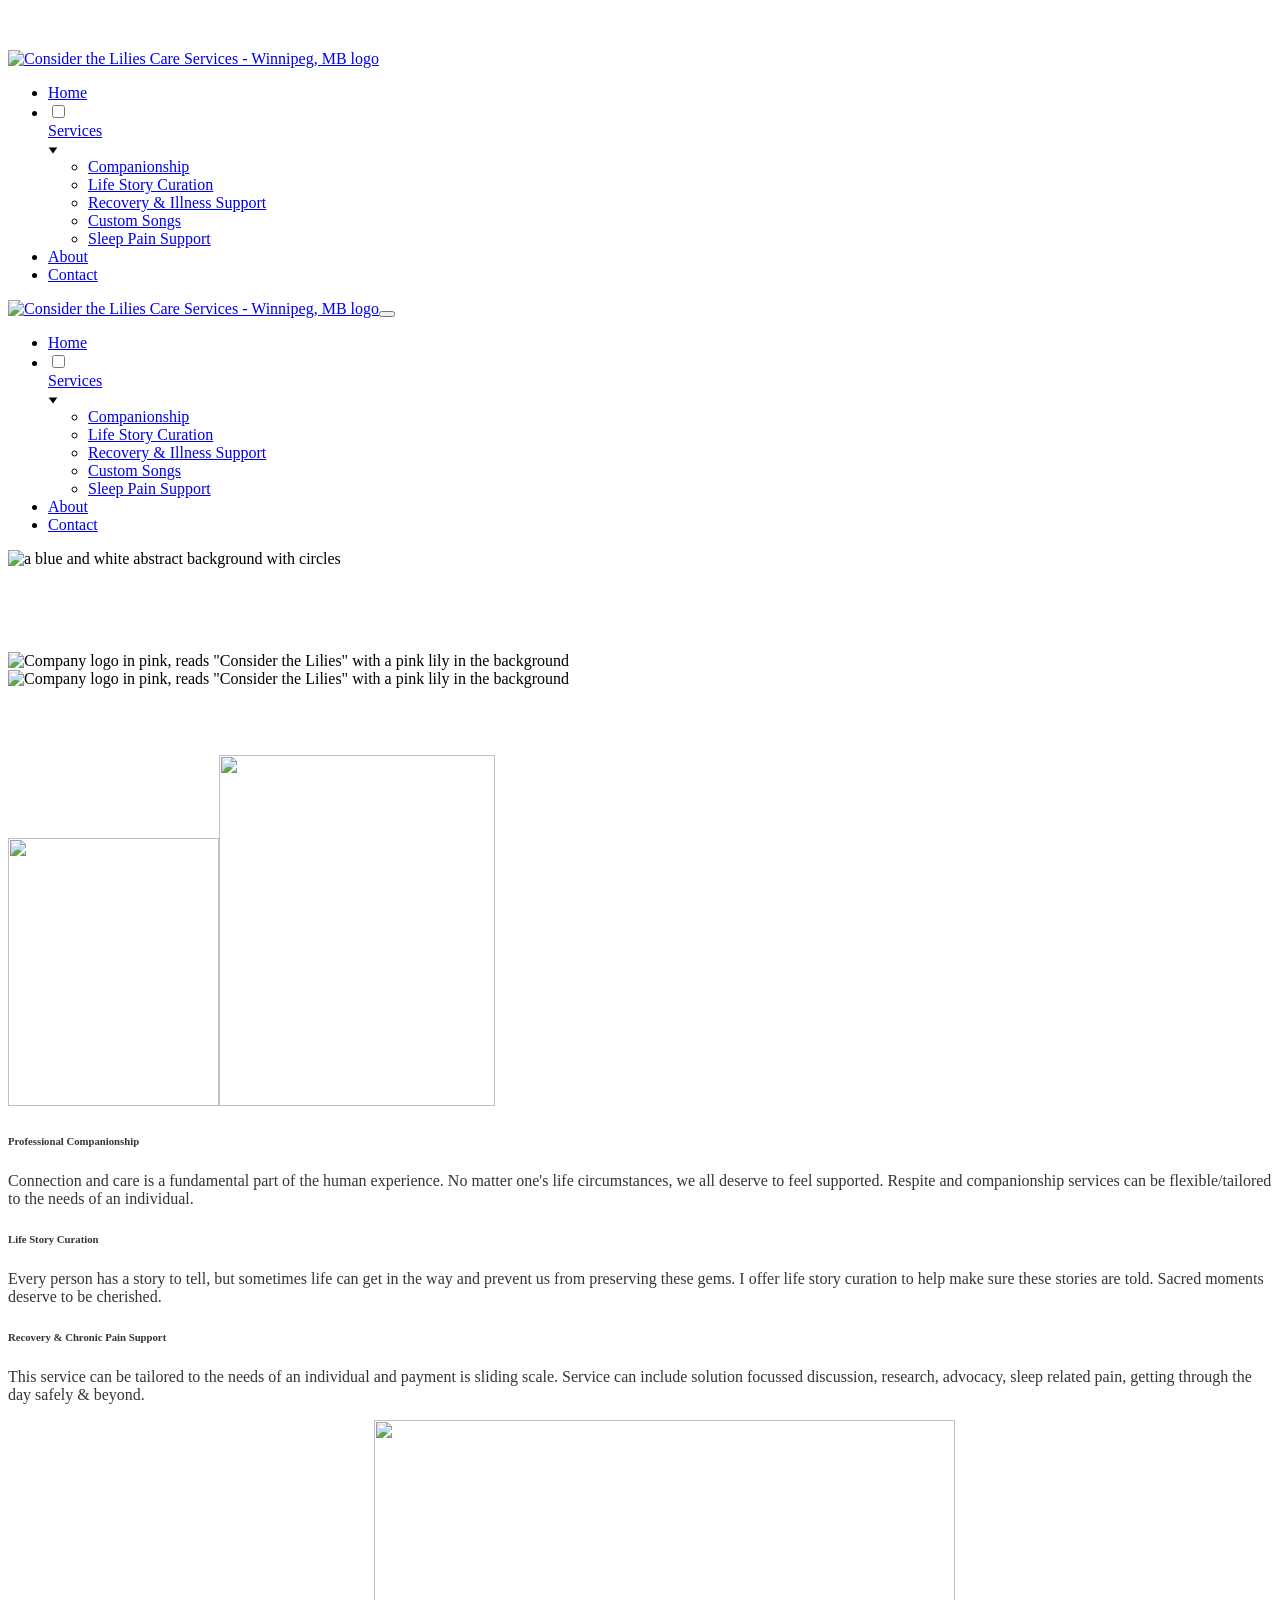
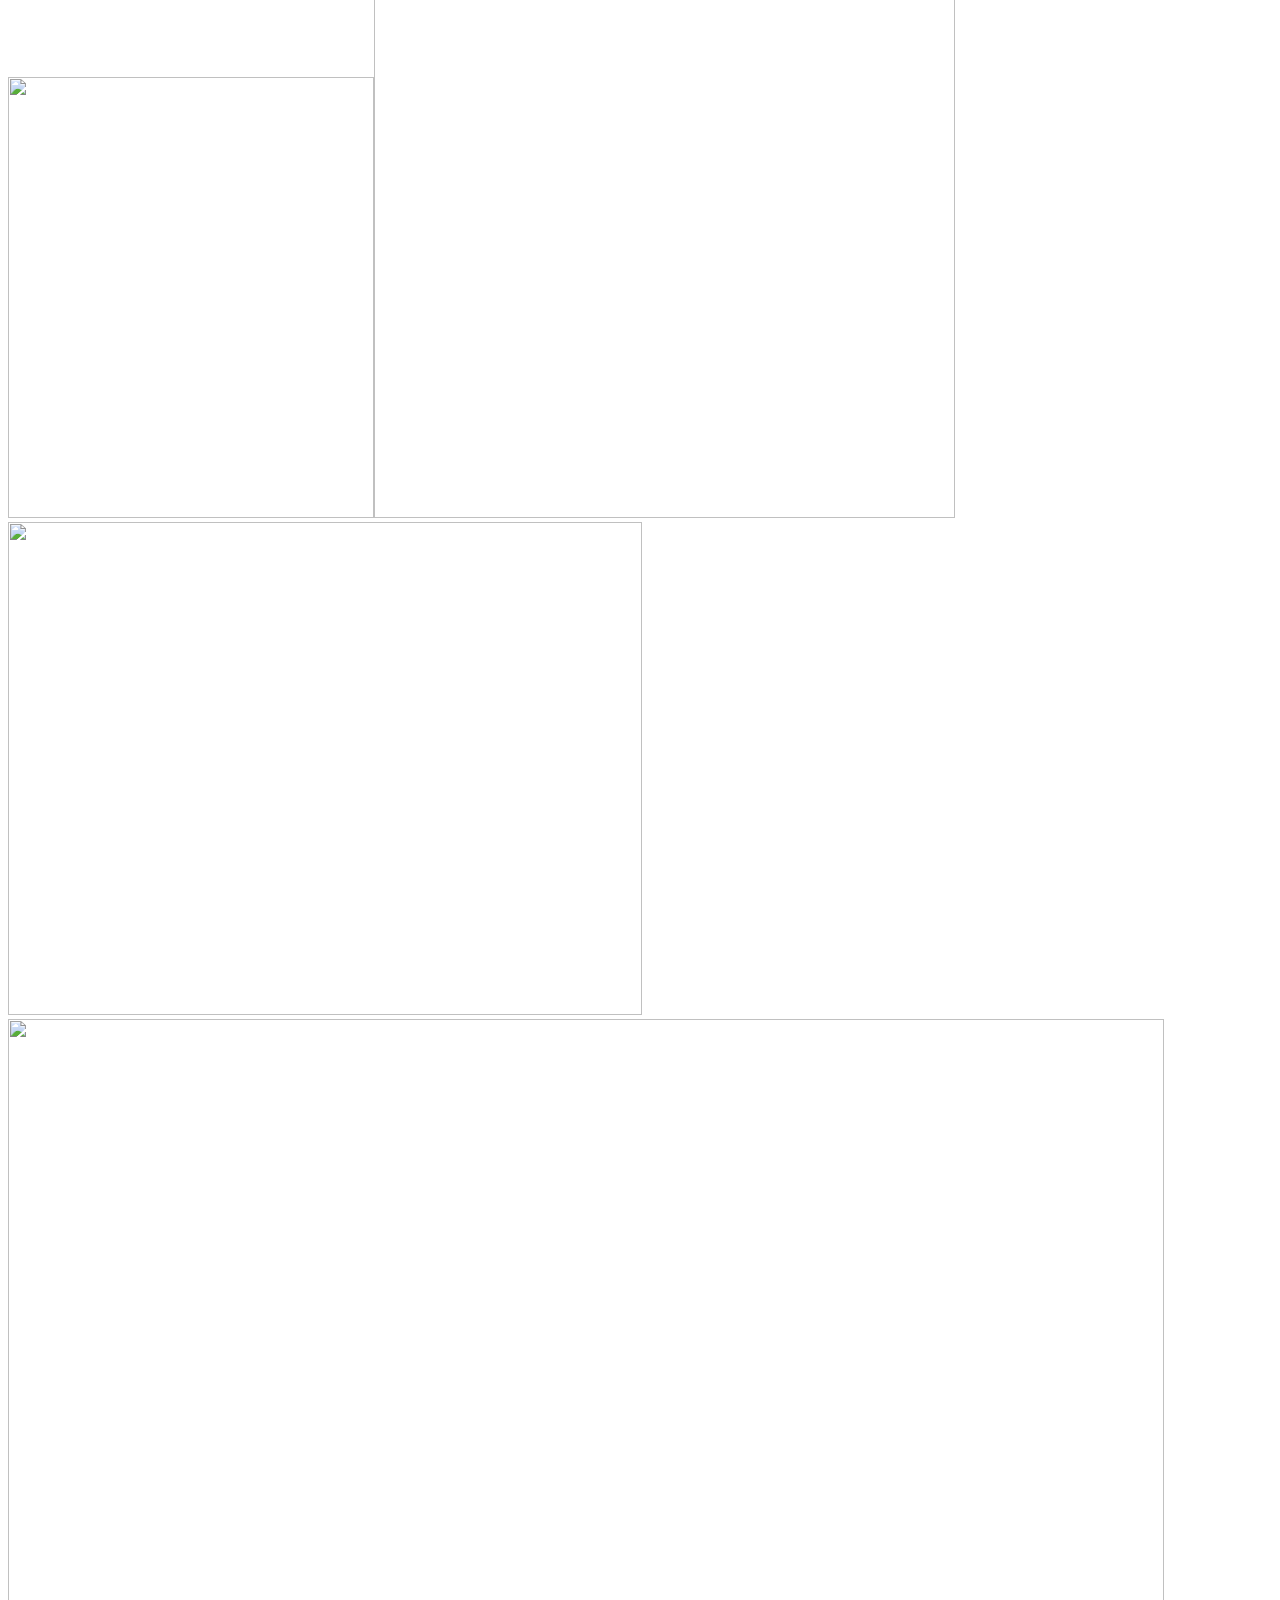
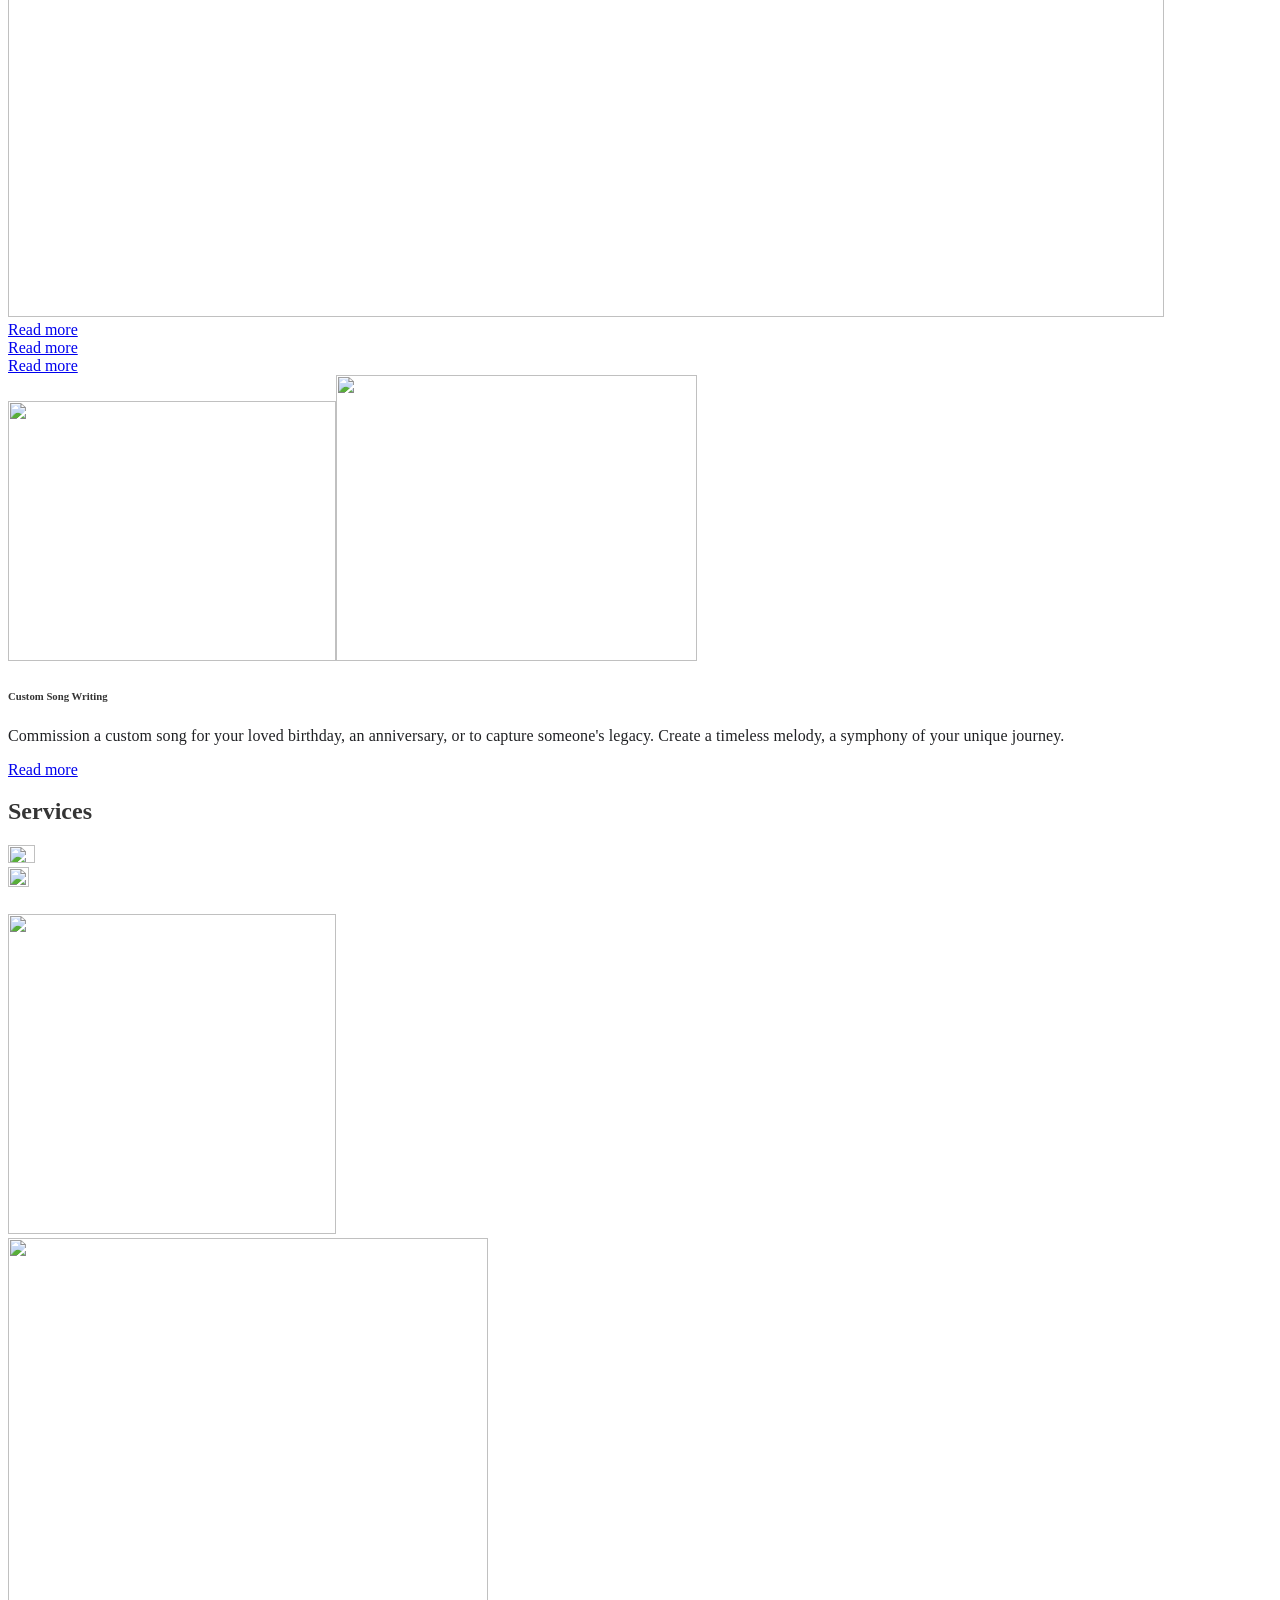
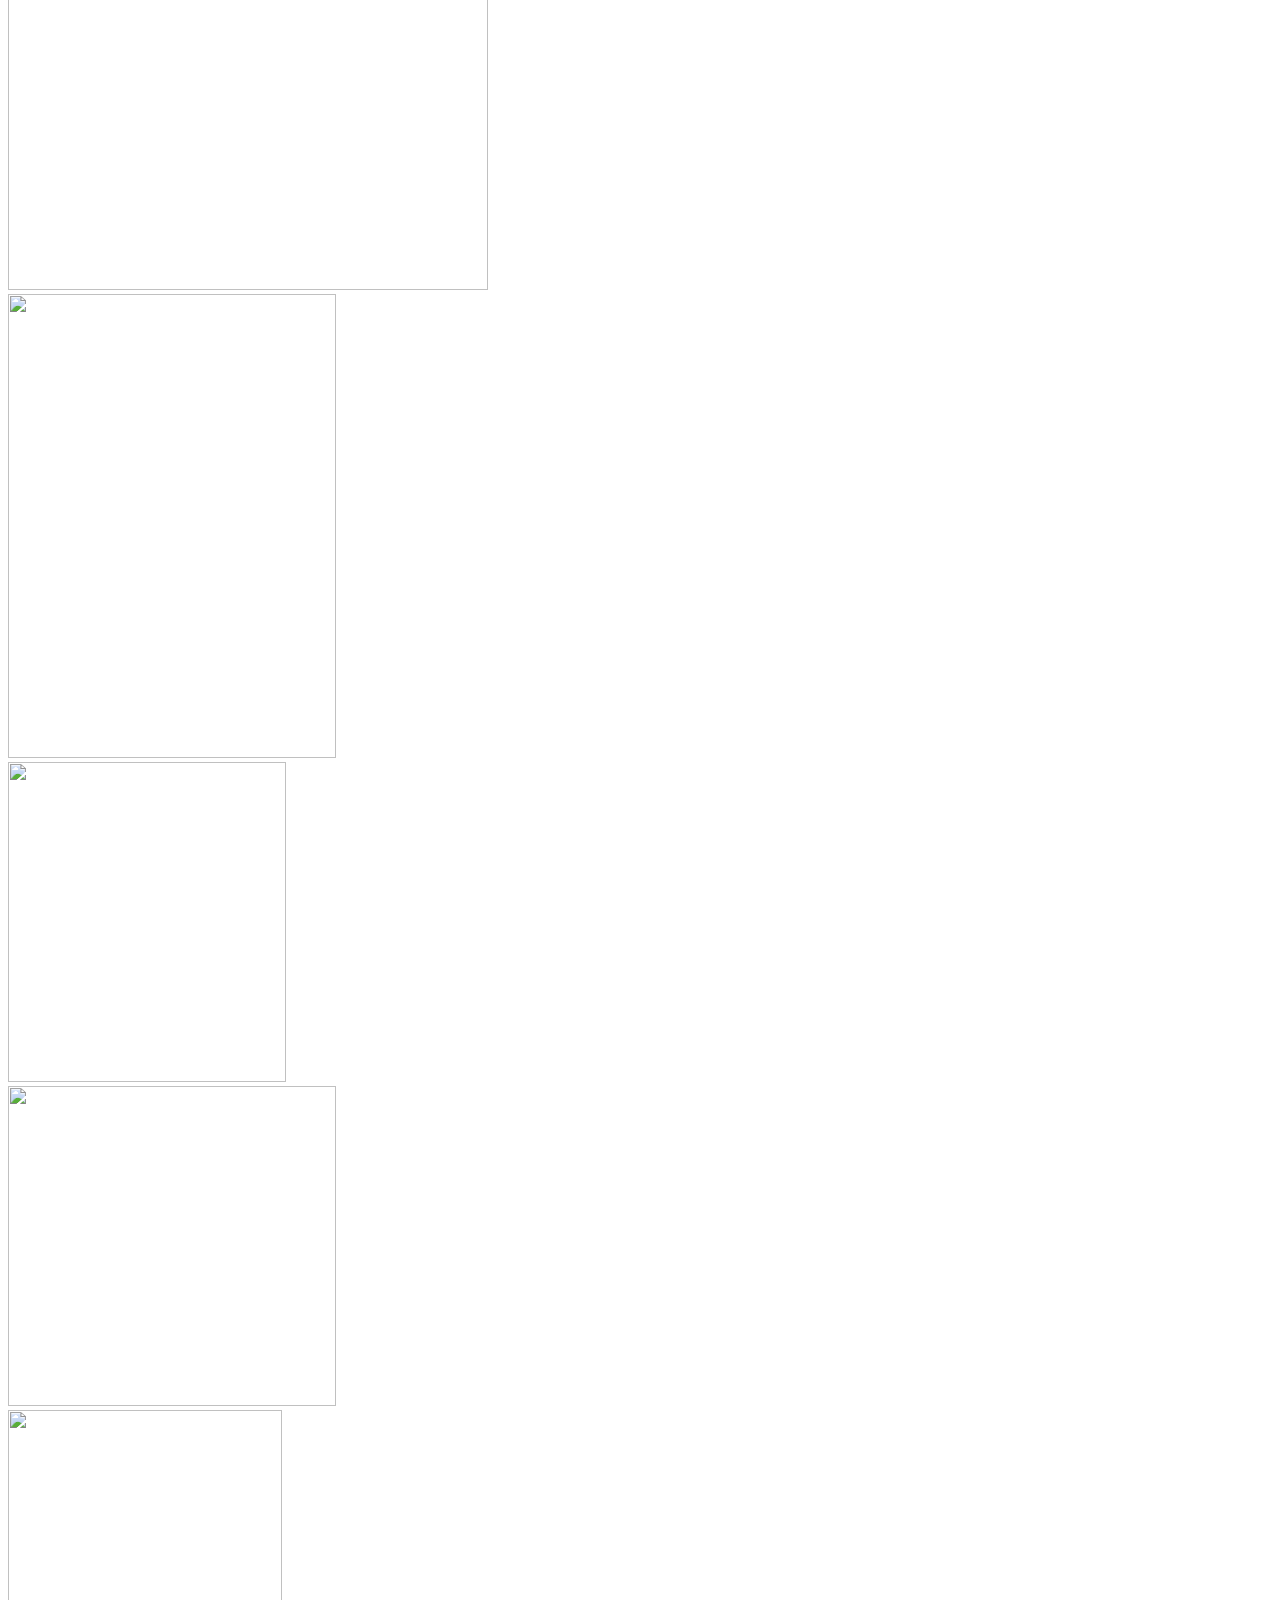
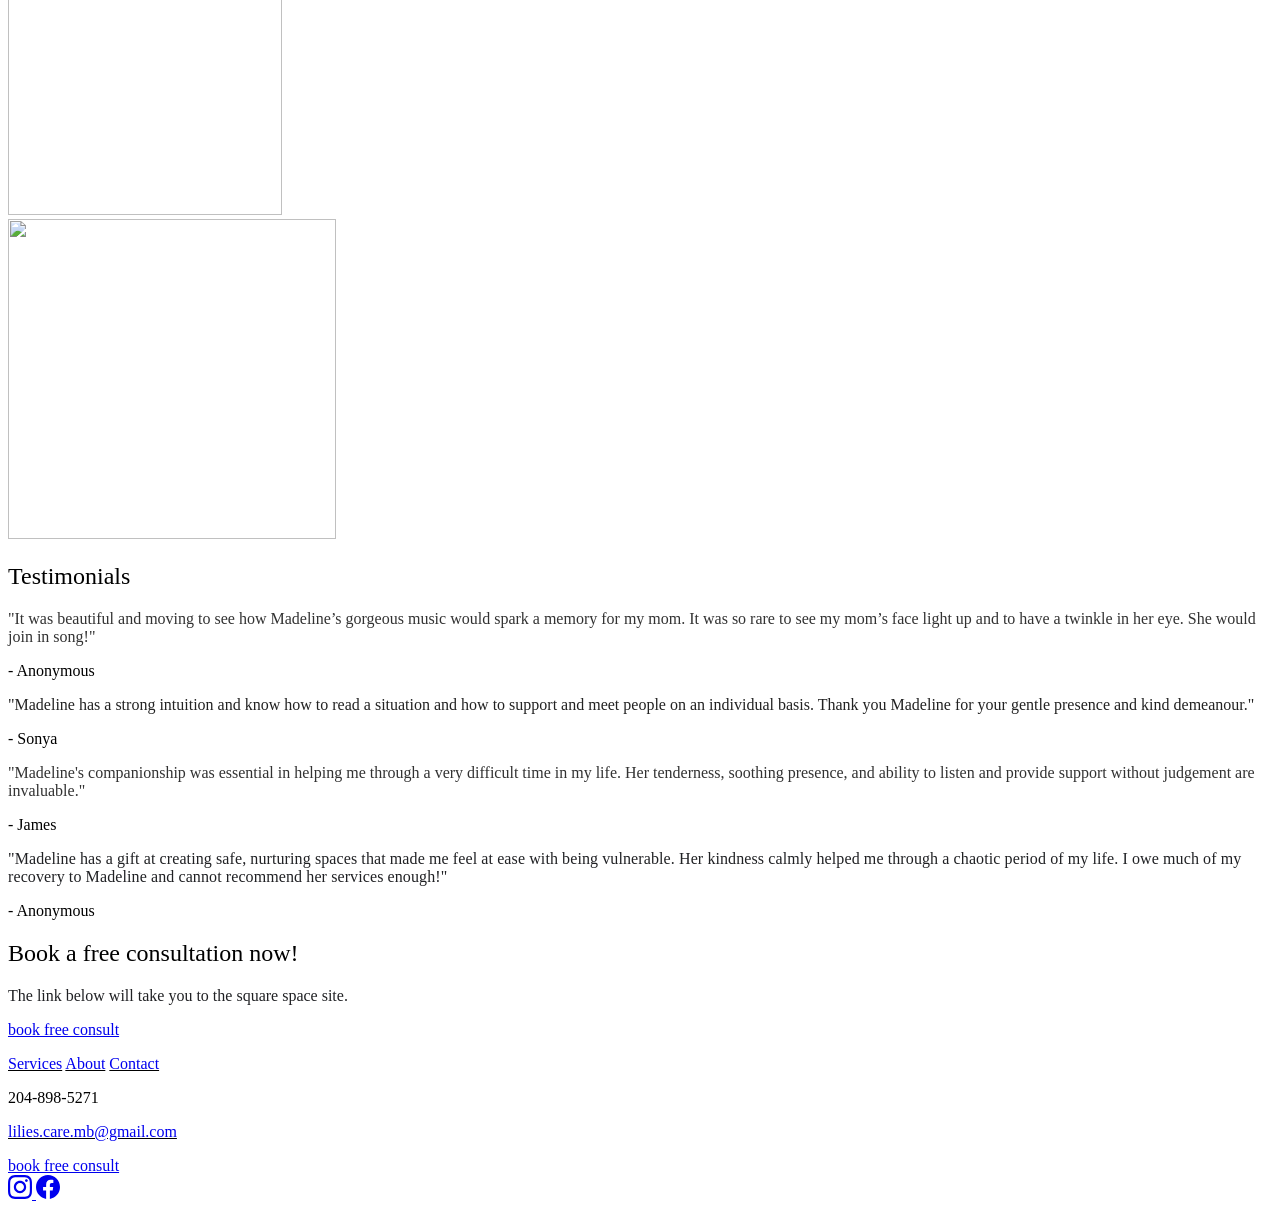
==== index.html @ 7cd9ef45 "Add files via upload" ====
<!DOCTYPE html>
<!-- saved from url=(0035)https://www.consider-the-lilies.ca/ -->
<html lang="en"><head><meta http-equiv="Content-Type" content="text/html; charset=UTF-8"><meta name="viewport" content="width=device-width, initial-scale=1.0"><script type="application/ld+json">{"@context":"https://schema.org/","name":"Consider the Lilies Care Services - Winnipeg, MB","url":"https://www.consider-the-lilies.ca/","description":"Improve your quality of life with Consider the Lilies' care services in Winnipeg. We provide end-of-life doula care, companionship, and recovery \u0026 chronic pain support. Our disability-friendly serv...","image":"https://www.consider-the-lilies.ca/assets-home/thisone-A0xN4enNOEIJx6e4.png","inLanguage":"en","keywords":["companionship","chronic pain support","disability friendly services"],"@type":"WebSite"}</script><!--[--><!--[--><!--]--><!--[--><link rel="alternate" hreflang="x-default" href="index.html"><!--]--><link href="./assets-home/font-faces.css" rel="preconnect" crossorigin="true"><link href="./assets-home/font-faces.css" rel="preload" as="style"><link href="./assets-home/font-faces.css" rel="stylesheet" referrerpolicy="no-referrer"><title>Consider the Lilies | Companionship &amp; Chronic Pain Support | Consider the Lilies Care Services - Winnipeg, MB</title><meta name="description" content="Improve your quality of life with Consider the Lilies&#39; care services in Winnipeg. We provide end-of-life doula care, companionship, and recovery &amp; chronic pain support. Our disability-friendly serv..."><link rel="icon" type="image/jpeg" sizes="16x16" href="assets/favicon.jpg"><link rel="icon" type="image/jpeg" sizes="32x32" href="assets/favicon.jpg"><link rel="icon" type="image/jpeg" sizes="192x192" href="assets/favicon.jpg"><link rel="apple-touch-icon" href="assets/favicon.jpg"><meta content="https://www.consider-the-lilies.ca/" property="og:url"><link rel="canonical" href="https://www.consider-the-lilies.ca/"><meta content="Consider the Lilies | Companionship &amp; Chronic Pain Support | Consider the Lilies Care Services - Winnipeg, MB" property="og:title"><meta name="twitter:title" content="Consider the Lilies | Companionship &amp; Chronic Pain Support | Consider the Lilies Care Services - Winnipeg, MB"><meta content="website" property="og:type"><meta property="og:description" content="Improve your quality of life with Consider the Lilies&#39; care services in Winnipeg. We provide end-of-life doula care, companionship, and recovery &amp; chronic pain support. Our disability-friendly serv..."><meta name="twitter:description" content="Improve your quality of life with Consider the Lilies&#39; care services in Winnipeg. We provide end-of-life doula care, companionship, and recovery &amp; chronic pain support. Our disability-friendly serv..."><meta property="og:site_name" content="Consider the Lilies Care Services - Winnipeg, MB"><meta name="keywords" content="companionship, chronic pain support, disability friendly services"><meta content="https://www.consider-the-lilies.ca/assets-home/thisone-A0xN4enNOEIJx6e4.png" property="og:image"><meta content="https://www.consider-the-lilies.ca/assets-home/thisone-A0xN4enNOEIJx6e4.png" name="twitter:image"><meta content="" property="og:image:alt"><meta content="" name="twitter:image:alt"><meta name="twitter:card" content="summary_large_image"><!----><!--]--><script>(function(){const postDate = null;

			const currentDate = new Date().setHours(0, 0, 0, 0);
			const postPublishDate = new Date(postDate).setHours(0, 0, 0, 0);

			if (postPublishDate && currentDate < postPublishDate) {
				window.location.replace('/');
			}
		})();</script><link rel="stylesheet" href="./assets-home/_..BOCT7kyX.css"><link rel="stylesheet" href="./assets-home/cookieconsent.p7tfYeZO.css"><style>:root{--color-meteorite-dark:#2f1c6a;--color-meteorite-dark-2:#1f1346;--color-meteorite:#8c85ff;--color-meteorite-light:#d5dfff;--color-primary-dark:#5025d1;--color-primary:#673de6;--color-primary-light:#ebe4ff;--color-primary-charts:#b39ef3;--color-danger-dark:#d63163;--color-danger:#fc5185;--color-danger-light:#ffe8ef;--color-danger-charts:#fea8c2;--color-warning-dark:#fea419;--color-warning-dark-2:#9f6000;--color-warning-charts:#ffd28c;--color-warning:#ffcd35;--color-warning-light:#fff8e2;--color-success-dark:#008361;--color-success:#00b090;--color-success-light:#def4f0;--color-dark:#1d1e20;--color-black:#18181a;--color-gray-dark:#36344d;--color-gray:#727586;--color-gray-border:#dadce0;--color-gray-light:#f2f3f6;--color-light:#fff;--color-azure:#357df9;--color-azure-light:#e3ebf9;--color-azure-dark:#265ab2;--color-indigo:#6366f1;--color-neutral-200:#d8dae0}.whats-app-bubble{z-index:19;cursor:pointer;border-radius:100px;display:flex;position:fixed;bottom:24px;right:20px;box-shadow:0 4px 12px #00000026}#wtpQualitySign_fixedCSS,#wtpQualitySign_popupCSS{bottom:10px!important}#wtpQualitySign_fixedCSS{z-index:17!important}#wtpQualitySign_popupCSS{z-index:18!important}
</style><script data-el-id="script-consent-default">window.dataLayer = window.dataLayer || [];
	function gtag(){dataLayer.push(arguments);}
	gtag('consent', 'default', {"analytics_storage":"denied","ad_storage":"denied","ad_user_data":"denied","ad_personalization":"denied","functionality_storage":"denied","personalization_storage":"denied","security_storage":"granted"});</script><style id="cc-custom-theme">#cc-main { --cc-btn-primary-bg: rgb(0, 0, 0); --cc-toggle-on-bg: rgb(0, 0, 0); --cc-btn-primary-hover-bg: rgb(29, 30, 32); --cc-btn-primary-color: rgb(255, 255, 255); --cc-btn-secondary-bg: white; --cc-btn-secondary-hover-bg: rgb(240, 240, 240); --cc-font-family: 'Nanum Gothic', sans-serif; } #cc-main .cm__btn, #cc-main .pm__btn { border-radius: 999px; }</style></head><body><div><style>astro-island,astro-slot,astro-static-slot{display:contents}</style><astro-island uid="Z3E1hC" component-export="default" props="{&quot;page-noindex&quot;:[0,false],&quot;canonical-url&quot;:[0,&quot;https://www.consider-the-lilies.ca/&quot;],&quot;site-meta&quot;:[0,{&quot;version&quot;:[0,201],&quot;template&quot;:[0,&quot;blankservicetemplate&quot;],&quot;metaTitle&quot;:[0,&quot;Consider the Lilies Care Services - Winnipeg, MB&quot;],&quot;ogImageAlt&quot;:[0,&quot;&quot;],&quot;buttonSetId&quot;:[0,&quot;0&quot;],&quot;faviconPath&quot;:[0,&quot;untitled-design-YanBjMZgjrHvyovy.jpg&quot;],&quot;ogImagePath&quot;:[0,&quot;8-tshgucrqrehpuec-AQE4NXbJQoFZ7ypD.png&quot;],&quot;defaultLocale&quot;:[0,&quot;system&quot;],&quot;faviconOrigin&quot;:[0,&quot;assets&quot;],&quot;ogImageOrigin&quot;:[0,&quot;assets&quot;],&quot;ecommerceStoreId&quot;:[0,&quot;store_01HGW3P2VCSK532CEDE9XVWPZ8&quot;],&quot;isCookieBarEnabled&quot;:[0,true],&quot;isPrivateModeActive&quot;:[0,false],&quot;demoEcommerceStoreId&quot;:[0,&quot;demo_01G0E9P2R0CFTNBWEEFCEV8EG5&quot;],&quot;shouldAddWWWPrefixToDomain&quot;:[0,true]}],&quot;domain&quot;:[0,&quot;www.consider-the-lilies.ca&quot;]}" client="only" opts="{&quot;name&quot;:&quot;ClientHead&quot;,&quot;value&quot;:&quot;vue&quot;}" data-v-app=""><div></div></astro-island><astro-island uid="Z1RyTva" prefix="s1" component-export="default" props="{&quot;pageData&quot;:[0,{&quot;pages&quot;:[0,{&quot;home&quot;:[0,{&quot;meta&quot;:[0,{&quot;title&quot;:[0,&quot;Consider the Lilies | Companionship &amp; Chronic Pain Support&quot;],&quot;keywords&quot;:[1,[[0,&quot;companionship&quot;],[0,&quot;chronic pain support&quot;],[0,&quot;disability friendly services&quot;]]],&quot;description&quot;:[0,&quot;Improve your quality of life with Consider the Lilies&#39; care services in Winnipeg. We provide end-of-life doula care, companionship, and recovery &amp; chronic pain support. Our disability-friendly serv...&quot;],&quot;focusKeyword&quot;:[0,&quot;companionship&quot;]}],&quot;name&quot;:[0,&quot;Home&quot;],&quot;slug&quot;:[0,&quot;&quot;],&quot;type&quot;:[0,&quot;default&quot;],&quot;blocks&quot;:[1,[[0,&quot;z62BfR&quot;],[0,&quot;dlfOqJh1EA&quot;],[0,&quot;zXA1bO&quot;],[0,&quot;zrBkTB&quot;],[0,&quot;zOcUwF&quot;]]],&quot;hiddenSlots&quot;:[1,[]]}],&quot;z1SyUg&quot;:[0,{&quot;type&quot;:[0,&quot;default&quot;],&quot;name&quot;:[0,&quot;Custom Songs&quot;],&quot;slug&quot;:[0,&quot;custom-song-writing&quot;]}],&quot;z3RoZ7&quot;:[0,{&quot;type&quot;:[0,&quot;default&quot;],&quot;name&quot;:[0,&quot;Life Story Curation&quot;],&quot;slug&quot;:[0,&quot;life-story-curation&quot;]}],&quot;zZDAJn&quot;:[0,{&quot;type&quot;:[0,&quot;default&quot;],&quot;name&quot;:[0,&quot;About&quot;],&quot;slug&quot;:[0,&quot;about&quot;]}],&quot;zcMMs9&quot;:[0,{&quot;type&quot;:[0,&quot;default&quot;],&quot;name&quot;:[0,&quot;Recovery &amp; Illness Support&quot;],&quot;slug&quot;:[0,&quot;recovery-and-illness-support&quot;]}],&quot;ztuFv4&quot;:[0,{&quot;type&quot;:[0,&quot;default&quot;],&quot;name&quot;:[0,&quot;Sleep Pain Support&quot;],&quot;slug&quot;:[0,&quot;sleep-neck-pain-support&quot;]}],&quot;zujV5I&quot;:[0,{&quot;type&quot;:[0,&quot;default&quot;],&quot;name&quot;:[0,&quot;Companionship&quot;],&quot;slug&quot;:[0,&quot;companionship-services&quot;]}],&quot;Dl3R79bXy&quot;:[0,{&quot;type&quot;:[0,&quot;default&quot;],&quot;name&quot;:[0,&quot;Contact&quot;],&quot;slug&quot;:[0,&quot;contact&quot;]}],&quot;page_toIPvwTGgmcU-5zpjx6YB&quot;:[0,{&quot;type&quot;:[0,&quot;default&quot;],&quot;name&quot;:[0,&quot;Services&quot;],&quot;slug&quot;:[0,&quot;support-services&quot;]}]}],&quot;blocks&quot;:[0,{&quot;header&quot;:[0,{&quot;slot&quot;:[0,&quot;header&quot;],&quot;type&quot;:[0,&quot;BlockNavigation&quot;],&quot;mobile&quot;:[0,{&quot;height&quot;:[0,54],&quot;logoHeight&quot;:[0,24]}],&quot;desktop&quot;:[0,{&quot;height&quot;:[0,93],&quot;logoHeight&quot;:[0,63]}],&quot;settings&quot;:[0,{&quot;styles&quot;:[0,{&quot;width&quot;:[0,&quot;1240px&quot;],&quot;padding&quot;:[0,&quot;15px 16px 15px 16px&quot;],&quot;logo-width&quot;:[0,&quot;172px&quot;],&quot;cartIconSize&quot;:[0,&quot;24px&quot;],&quot;link-spacing&quot;:[0,&quot;64px&quot;],&quot;m-logo-width&quot;:[0,&quot;64px&quot;],&quot;m-link-spacing&quot;:[0,&quot;24px&quot;],&quot;element-spacing&quot;:[0,&quot;24px&quot;],&quot;contrastBackgroundColor&quot;:[0,&quot;rgb(47, 48, 107)&quot;]}],&quot;cartText&quot;:[0,&quot;Shopping bag&quot;],&quot;isSticky&quot;:[0,true],&quot;showLogo&quot;:[0,true],&quot;headerLayout&quot;:[0,&quot;desktop-1&quot;],&quot;isCartVisible&quot;:[0,true],&quot;logoImagePath&quot;:[0,&quot;slkjdhgsd-mp8nX3b9PKce84oy.png&quot;],&quot;mHeaderLayout&quot;:[0,&quot;mobile-1&quot;],&quot;logoImageOrigin&quot;:[0,&quot;assets&quot;],&quot;mobileLinksAlignment&quot;:[0,&quot;right&quot;]}],&quot;zindexes&quot;:[1,[]],&quot;background&quot;:[0,{&quot;color&quot;:[0,&quot;rgb(28, 29, 64)&quot;],&quot;current&quot;:[0,&quot;color&quot;],&quot;isTransparent&quot;:[0,false]}],&quot;components&quot;:[1,[]],&quot;fontFamily&quot;:[0,&quot;Nanum Gothic&quot;],&quot;fontWeight&quot;:[0,400],&quot;logoAspectRatio&quot;:[0,2.751031636863824],&quot;navLinkTextColor&quot;:[0,&quot;rgb(255, 255, 255)&quot;],&quot;navLinkTextColorHover&quot;:[0,&quot;rgb(136, 136, 136)&quot;]}],&quot;z62BfR&quot;:[0,{&quot;type&quot;:[0,&quot;BlockLayout&quot;],&quot;mobile&quot;:[0,{&quot;minHeight&quot;:[0,185]}],&quot;desktop&quot;:[0,{&quot;minHeight&quot;:[0,605]}],&quot;settings&quot;:[0,{&quot;styles&quot;:[0,{&quot;rows&quot;:[0,10],&quot;width&quot;:[0,&quot;1224px&quot;],&quot;row-gap&quot;:[0,&quot;16px&quot;],&quot;row-size&quot;:[0,&quot;48px&quot;],&quot;column-gap&quot;:[0,&quot;24px&quot;],&quot;block-padding&quot;:[0,&quot;16px 0px 16px 0px&quot;],&quot;m-block-padding&quot;:[0,&quot;40px 16px 40px 16px&quot;]}]}],&quot;zindexes&quot;:[1,[[0,&quot;zR1wGQ&quot;],[0,&quot;zpGzWW&quot;],[0,&quot;zhbkna&quot;]]],&quot;background&quot;:[0,{&quot;alt&quot;:[0,&quot;a blue and white abstract background with circles&quot;],&quot;path&quot;:[0,&quot;photo-1550537687-c91072c4792d&quot;],&quot;image&quot;:[0,&quot;https://images.unsplash.com/photo-1550537687-c91072c4792d?ixid=M3wzOTE5Mjl8MHwxfHNlYXJjaHwyfHxwYXR0ZXJufGVufDB8fHx8MTcxNDUwODQ5N3ww&amp;ixlib=rb-4.0.3?w=1366&amp;q=70&amp;auto=format&quot;],&quot;origin&quot;:[0,&quot;unsplash&quot;],&quot;current&quot;:[0,&quot;image&quot;],&quot;overlay-opacity&quot;:[0,&quot;0.00&quot;]}],&quot;components&quot;:[1,[[0,&quot;zR1wGQ&quot;],[0,&quot;zpGzWW&quot;],[0,&quot;zhbkna&quot;]]],&quot;initialBlockId&quot;:[0,&quot;9xS8jWcHV&quot;],&quot;backgroundImagePosition&quot;:[0,8]}],&quot;zOcUwF&quot;:[0,{&quot;type&quot;:[0,&quot;BlockLayout&quot;],&quot;mobile&quot;:[0,{&quot;minHeight&quot;:[0,380]}],&quot;desktop&quot;:[0,{&quot;minHeight&quot;:[0,327]}],&quot;settings&quot;:[0,{&quot;styles&quot;:[0,{&quot;rows&quot;:[0,8],&quot;width&quot;:[0,&quot;1224px&quot;],&quot;row-gap&quot;:[0,&quot;16px&quot;],&quot;row-size&quot;:[0,&quot;48px&quot;],&quot;column-gap&quot;:[0,&quot;24px&quot;],&quot;block-padding&quot;:[0,&quot;16px 0px 16px 0px&quot;],&quot;m-block-padding&quot;:[0,&quot;40px 16px 40px 16px&quot;]}]}],&quot;zindexes&quot;:[1,[[0,&quot;zaAYLr&quot;],[0,&quot;zkiRUG&quot;],[0,&quot;zz1lHv&quot;]]],&quot;background&quot;:[0,{&quot;color&quot;:[0,&quot;rgb(241, 241, 241)&quot;],&quot;current&quot;:[0,&quot;color&quot;]}],&quot;components&quot;:[1,[[0,&quot;zaAYLr&quot;],[0,&quot;zkiRUG&quot;],[0,&quot;zz1lHv&quot;]]],&quot;initialBlockId&quot;:[0,&quot;kbPYlJUL2&quot;]}],&quot;zXA1bO&quot;:[0,{&quot;type&quot;:[0,&quot;BlockLayout&quot;],&quot;mobile&quot;:[0,{&quot;isHidden&quot;:[0,false],&quot;minHeight&quot;:[0,536]}],&quot;desktop&quot;:[0,{&quot;isHidden&quot;:[0,false],&quot;minHeight&quot;:[0,827]}],&quot;settings&quot;:[0,{&quot;styles&quot;:[0,{&quot;block-padding&quot;:[0,&quot;16px 0 16px 0&quot;],&quot;m-block-padding&quot;:[0,&quot;16px&quot;]}]}],&quot;zindexes&quot;:[1,[[0,&quot;zvAdcI&quot;],[0,&quot;zg00z8&quot;],[0,&quot;zt5hzT&quot;]]],&quot;background&quot;:[0,{&quot;color&quot;:[0,&quot;rgb(241, 241, 241)&quot;],&quot;current&quot;:[0,&quot;color&quot;],&quot;gradient&quot;:[0,{&quot;angle&quot;:[0,0],&quot;colors&quot;:[1,[[0,{&quot;value&quot;:[0,&quot;rgb(217, 189, 189)&quot;]}],[0,{&quot;value&quot;:[0,&quot;rgb(241, 241, 241)&quot;]}]]],&quot;isAnimated&quot;:[0,false]}]}],&quot;components&quot;:[1,[[0,&quot;zvAdcI&quot;],[0,&quot;zg00z8&quot;],[0,&quot;zt5hzT&quot;]]]}],&quot;zctw31&quot;:[0,{&quot;slot&quot;:[0,&quot;footer&quot;],&quot;type&quot;:[0,&quot;BlockLayout&quot;],&quot;mobile&quot;:[0,{&quot;minHeight&quot;:[0,277]}],&quot;desktop&quot;:[0,{&quot;minHeight&quot;:[0,164]}],&quot;settings&quot;:[0,{&quot;styles&quot;:[0,{&quot;cols&quot;:[0,&quot;12&quot;],&quot;rows&quot;:[0,7],&quot;width&quot;:[0,&quot;1224px&quot;],&quot;m-rows&quot;:[0,&quot;1&quot;],&quot;col-gap&quot;:[0,&quot;24px&quot;],&quot;row-gap&quot;:[0,&quot;16px&quot;],&quot;row-size&quot;:[0,&quot;48px&quot;],&quot;column-gap&quot;:[0,&quot;24px&quot;],&quot;block-padding&quot;:[0,&quot;16px 0 16px 0&quot;],&quot;m-block-padding&quot;:[0,&quot;40px 16px 40px 16px&quot;]}]}],&quot;zindexes&quot;:[1,[[0,&quot;zlhbIX&quot;],[0,&quot;z-3jcn&quot;],[0,&quot;z84M2k&quot;],[0,&quot;z2B2vZ&quot;]]],&quot;background&quot;:[0,{&quot;color&quot;:[0,&quot;rgb(227, 221, 227)&quot;],&quot;current&quot;:[0,&quot;color&quot;]}],&quot;components&quot;:[1,[[0,&quot;zlhbIX&quot;],[0,&quot;z-3jcn&quot;],[0,&quot;z84M2k&quot;],[0,&quot;z2B2vZ&quot;]]],&quot;initialBlockId&quot;:[0,&quot;uidC8frQP&quot;]}],&quot;zrBkTB&quot;:[0,{&quot;type&quot;:[0,&quot;BlockLayout&quot;],&quot;mobile&quot;:[0,{&quot;minHeight&quot;:[0,1317]}],&quot;desktop&quot;:[0,{&quot;minHeight&quot;:[0,983]}],&quot;settings&quot;:[0,{&quot;styles&quot;:[0,{&quot;rows&quot;:[0,14],&quot;row-gap&quot;:[0,&quot;16px&quot;],&quot;row-size&quot;:[0,&quot;48px&quot;],&quot;column-gap&quot;:[0,&quot;24px&quot;],&quot;block-padding&quot;:[0,&quot;16px 0&quot;],&quot;m-block-padding&quot;:[0,&quot;56px 16px&quot;]}]}],&quot;zindexes&quot;:[1,[[0,&quot;zRRjBD&quot;],[0,&quot;zwyrzQ&quot;],[0,&quot;z2gQpE&quot;],[0,&quot;z2XX7_&quot;],[0,&quot;z_p8O9&quot;]]],&quot;background&quot;:[0,{&quot;color&quot;:[0,&quot;rgb(255, 255, 255)&quot;],&quot;current&quot;:[0,&quot;gradient&quot;],&quot;gradient&quot;:[0,{&quot;angle&quot;:[0,0],&quot;colors&quot;:[1,[[0,{&quot;value&quot;:[0,&quot;rgba(130, 129, 130, 0.29)&quot;]}],[0,{&quot;value&quot;:[0,&quot;rgb(204, 204, 204)&quot;]}]]],&quot;isAnimated&quot;:[0,false]}],&quot;overlay-opacity&quot;:[0,&quot;0.04&quot;]}],&quot;components&quot;:[1,[[0,&quot;z2XX7_&quot;],[0,&quot;zRRjBD&quot;],[0,&quot;zwyrzQ&quot;],[0,&quot;z2gQpE&quot;],[0,&quot;z_p8O9&quot;]]],&quot;initialBlockId&quot;:[0,&quot;Yjl8UciKe&quot;]}],&quot;stickyBar&quot;:[0,{&quot;type&quot;:[0,&quot;BlockStickyBar&quot;],&quot;items&quot;:[1,[[0,{&quot;type&quot;:[0,&quot;text&quot;],&quot;content&quot;:[0,&quot;&lt;p dir=\&quot;auto\&quot; style=\&quot;color: rgb(255, 255, 255); --lineHeightDesktop: 1.3; --fontSizeDesktop: 16px\&quot; class=\&quot;body-small\&quot;&gt;&lt;span style=\&quot;font-family: Nanum\\ Gothic; font-weight: 400\&quot;&gt;Winnipeg-based, offered remotely! &lt;/span&gt;&lt;/p&gt;&quot;]}]]],&quot;mobile&quot;:[0,{&quot;minHeight&quot;:[0,40]}],&quot;desktop&quot;:[0,{&quot;minHeight&quot;:[0,40]}],&quot;settings&quot;:[0,{&quot;styles&quot;:[0,{&quot;block-padding&quot;:[0,&quot;0&quot;],&quot;m-block-padding&quot;:[0,&quot;0 16px&quot;]}]}],&quot;zindexes&quot;:[1,[]],&quot;animation&quot;:[0,{&quot;name&quot;:[0,&quot;slide&quot;],&quot;type&quot;:[0,&quot;global&quot;]}],&quot;background&quot;:[0,{&quot;color&quot;:[0,&quot;rgba(28, 29, 64, 0.78)&quot;],&quot;current&quot;:[0,&quot;color&quot;]}],&quot;components&quot;:[1,[]]}],&quot;dlfOqJh1EA&quot;:[0,{&quot;type&quot;:[0,&quot;BlockLayout&quot;],&quot;mobile&quot;:[0,{&quot;minHeight&quot;:[0,1317]}],&quot;desktop&quot;:[0,{&quot;minHeight&quot;:[0,915]}],&quot;settings&quot;:[0,{&quot;styles&quot;:[0,{&quot;cols&quot;:[0,&quot;12&quot;],&quot;rows&quot;:[0,14],&quot;width&quot;:[0,&quot;1224px&quot;],&quot;m-rows&quot;:[0,&quot;1&quot;],&quot;col-gap&quot;:[0,&quot;24px&quot;],&quot;row-gap&quot;:[0,&quot;16px&quot;],&quot;row-size&quot;:[0,&quot;48px&quot;],&quot;column-gap&quot;:[0,&quot;24px&quot;],&quot;block-padding&quot;:[0,&quot;16px 0 16px 0&quot;],&quot;m-block-padding&quot;:[0,&quot;40px 16px 40px 16px&quot;],&quot;oldContentWidth&quot;:[0,&quot;1600px&quot;]}]}],&quot;zindexes&quot;:[1,[[0,&quot;zbVk4x&quot;],[0,&quot;zzyTJN&quot;],[0,&quot;HdWfYfd73&quot;],[0,&quot;element_qhQfW0TZRdV4MwAkO9MMm&quot;],[0,&quot;element_WZKA2ttj8d23mmTU2FQAK&quot;],[0,&quot;element_1icw8mv0tlH9M0XEaveHw&quot;],[0,&quot;element_9fWEufVoMJgNtmajqCQEp&quot;],[0,&quot;element_5mEKBJPXSDqn42vflUWwa&quot;],[0,&quot;element_Wrbnn-Vyud2g7wOudlGlt&quot;],[0,&quot;zo8yBY&quot;],[0,&quot;z9rCTi&quot;],[0,&quot;zR8WpK&quot;],[0,&quot;z3l0FM&quot;],[0,&quot;zIJQ2F&quot;],[0,&quot;lJ0MD3PW5&quot;]]],&quot;background&quot;:[0,{&quot;color&quot;:[0,&quot;rgba(194, 194, 194, 0.49)&quot;],&quot;current&quot;:[0,&quot;color&quot;]}],&quot;components&quot;:[1,[[0,&quot;element_qhQfW0TZRdV4MwAkO9MMm&quot;],[0,&quot;element_1icw8mv0tlH9M0XEaveHw&quot;],[0,&quot;element_5mEKBJPXSDqn42vflUWwa&quot;],[0,&quot;element_Wrbnn-Vyud2g7wOudlGlt&quot;],[0,&quot;element_WZKA2ttj8d23mmTU2FQAK&quot;],[0,&quot;HdWfYfd73&quot;],[0,&quot;element_9fWEufVoMJgNtmajqCQEp&quot;],[0,&quot;zo8yBY&quot;],[0,&quot;z9rCTi&quot;],[0,&quot;zR8WpK&quot;],[0,&quot;z3l0FM&quot;],[0,&quot;zIJQ2F&quot;],[0,&quot;lJ0MD3PW5&quot;],[0,&quot;zzyTJN&quot;],[0,&quot;zbVk4x&quot;]]]}]}],&quot;elements&quot;:[0,{&quot;z-3jcn&quot;:[0,{&quot;type&quot;:[0,&quot;GridTextBox&quot;],&quot;mobile&quot;:[0,{&quot;top&quot;:[0,82],&quot;left&quot;:[0,0],&quot;width&quot;:[0,328],&quot;height&quot;:[0,57]}],&quot;content&quot;:[0,&quot;&lt;p dir=\&quot;auto\&quot; style=\&quot;--lineHeightDesktop: 1.3; --fontSizeDesktop: 18px; margin-bottom: 8px;\&quot; class=\&quot;body\&quot;&gt;&lt;span style=\&quot;font-family: Montserrat; font-weight: 400;\&quot;&gt;204-898-5271&lt;/span&gt;&lt;/p&gt;&lt;p dir=\&quot;auto\&quot; style=\&quot;--lineHeightDesktop: 1.3; --fontSizeDesktop: 18px;\&quot; class=\&quot;body\&quot;&gt;&lt;span style=\&quot;font-family: Montserrat; font-weight: 400;\&quot;&gt;&lt;u&gt;&lt;a target=\&quot;_blank\&quot; rel=\&quot;nofollow\&quot; href=\&quot;mailto:lilies.care.mb@gmail.com\&quot; style=\&quot;text-decoration: none;\&quot;&gt;lilies.care.mb@gmail.com&lt;/a&gt;&lt;/u&gt;&lt;/span&gt;&lt;/p&gt;&quot;],&quot;desktop&quot;:[0,{&quot;top&quot;:[0,52],&quot;left&quot;:[0,0],&quot;width&quot;:[0,400],&quot;height&quot;:[0,56]}],&quot;settings&quot;:[0,{&quot;styles&quot;:[0,{&quot;text&quot;:[0,&quot;left&quot;],&quot;align&quot;:[0,&quot;flex-start&quot;],&quot;m-text&quot;:[0,&quot;center&quot;],&quot;justify&quot;:[0,&quot;flex-start&quot;],&quot;m-element-margin&quot;:[0,&quot;0 0 16px 0&quot;]}]}],&quot;animation&quot;:[0,{&quot;name&quot;:[0,&quot;slide&quot;],&quot;type&quot;:[0,&quot;global&quot;]}],&quot;initialElementId&quot;:[0,&quot;zdtEt_&quot;]}],&quot;z2B2vZ&quot;:[0,{&quot;type&quot;:[0,&quot;GridSocialIcons&quot;],&quot;links&quot;:[1,[[0,{&quot;svg&quot;:[0,&quot;&lt;svg width=\&quot;24\&quot; height=\&quot;24\&quot; viewBox=\&quot;0 0 24 24\&quot; fill=\&quot;none\&quot; xmlns=\&quot;http://www.w3.org/2000/svg\&quot;&gt;\n&lt;path d=\&quot;M12.0027 5.84808C8.59743 5.84808 5.85075 8.59477 5.85075 12C5.85075 15.4053 8.59743 18.1519 12.0027 18.1519C15.4079 18.1519 18.1546 15.4053 18.1546 12C18.1546 8.59477 15.4079 5.84808 12.0027 5.84808ZM12.0027 15.9996C9.80212 15.9996 8.00312 14.2059 8.00312 12C8.00312 9.7941 9.79677 8.00046 12.0027 8.00046C14.2086 8.00046 16.0022 9.7941 16.0022 12C16.0022 14.2059 14.2032 15.9996 12.0027 15.9996ZM19.8412 5.59644C19.8412 6.39421 19.1987 7.03135 18.4062 7.03135C17.6085 7.03135 16.9713 6.38885 16.9713 5.59644C16.9713 4.80402 17.6138 4.16153 18.4062 4.16153C19.1987 4.16153 19.8412 4.80402 19.8412 5.59644ZM23.9157 7.05277C23.8247 5.13063 23.3856 3.42801 21.9775 2.02522C20.5747 0.622429 18.8721 0.183388 16.9499 0.0870135C14.9689 -0.0254238 9.03112 -0.0254238 7.05008 0.0870135C5.1333 0.178034 3.43068 0.617075 2.02253 2.01986C0.614389 3.42265 0.180703 5.12527 0.0843279 7.04742C-0.0281093 9.02845 -0.0281093 14.9662 0.0843279 16.9472C0.175349 18.8694 0.614389 20.572 2.02253 21.9748C3.43068 23.3776 5.12794 23.8166 7.05008 23.913C9.03112 24.0254 14.9689 24.0254 16.9499 23.913C18.8721 23.822 20.5747 23.3829 21.9775 21.9748C23.3803 20.572 23.8193 18.8694 23.9157 16.9472C24.0281 14.9662 24.0281 9.03381 23.9157 7.05277ZM21.3564 19.0728C20.9388 20.1223 20.1303 20.9307 19.0755 21.3537C17.496 21.9802 13.7481 21.8356 12.0027 21.8356C10.2572 21.8356 6.50396 21.9748 4.92984 21.3537C3.88042 20.9361 3.07195 20.1276 2.64897 19.0728C2.02253 17.4934 2.16709 13.7455 2.16709 12C2.16709 10.2546 2.02789 6.50129 2.64897 4.92717C3.06659 3.87776 3.87507 3.06928 4.92984 2.6463C6.50931 2.01986 10.2572 2.16443 12.0027 2.16443C13.7481 2.16443 17.5014 2.02522 19.0755 2.6463C20.1249 3.06392 20.9334 3.8724 21.3564 4.92717C21.9828 6.50665 21.8383 10.2546 21.8383 12C21.8383 13.7455 21.9828 17.4987 21.3564 19.0728Z\&quot; fill=\&quot;currentColor\&quot;&gt;&lt;/path&gt;\n&lt;/svg&gt;\n&quot;],&quot;icon&quot;:[0,&quot;instagram&quot;],&quot;link&quot;:[0,&quot;https://www.instagram.com/lilies.care&quot;]}],[0,{&quot;svg&quot;:[0,&quot;&lt;svg width=\&quot;24\&quot; height=\&quot;24\&quot; viewBox=\&quot;0 0 24 24\&quot; fill=\&quot;none\&quot; xmlns=\&quot;http://www.w3.org/2000/svg\&quot;&gt;\n&lt;path d=\&quot;M24 12.0726C24 5.44354 18.629 0.0725708 12 0.0725708C5.37097 0.0725708 0 5.44354 0 12.0726C0 18.0619 4.38823 23.0264 10.125 23.9274V15.5414H7.07661V12.0726H10.125V9.4287C10.125 6.42144 11.9153 4.76031 14.6574 4.76031C15.9706 4.76031 17.3439 4.99451 17.3439 4.99451V7.94612H15.8303C14.34 7.94612 13.875 8.87128 13.875 9.82015V12.0726H17.2031L16.6708 15.5414H13.875V23.9274C19.6118 23.0264 24 18.0619 24 12.0726Z\&quot; fill=\&quot;currentColor\&quot;&gt;&lt;/path&gt;\n&lt;/svg&gt;\n&quot;],&quot;icon&quot;:[0,&quot;facebook&quot;],&quot;link&quot;:[0,&quot;https://www.facebook.com/profile.php?id=61561149473882&quot;]}]]],&quot;mobile&quot;:[0,{&quot;top&quot;:[0,44],&quot;left&quot;:[0,115],&quot;width&quot;:[0,99],&quot;height&quot;:[0,20]}],&quot;desktop&quot;:[0,{&quot;top&quot;:[0,41],&quot;left&quot;:[0,509],&quot;width&quot;:[0,200],&quot;height&quot;:[0,20]}],&quot;settings&quot;:[0,{&quot;styles&quot;:[0,{&quot;align&quot;:[0,&quot;&quot;],&quot;justify&quot;:[0,&quot;center&quot;],&quot;icon-size&quot;:[0,&quot;20px&quot;],&quot;icon-color&quot;:[0,&quot;rgb(0, 0, 0)&quot;],&quot;icon-spacing&quot;:[0,&quot;space-around&quot;],&quot;icon-direction&quot;:[0,&quot;row&quot;],&quot;icon-color-hover&quot;:[0,&quot;rgb(58, 58, 58)&quot;],&quot;m-element-margin&quot;:[0,&quot;0 0 16px 0&quot;],&quot;space-between-icons&quot;:[0,&quot;20px&quot;]}],&quot;useBrandColors&quot;:[0,false]}],&quot;animation&quot;:[0,{&quot;name&quot;:[0,&quot;slide&quot;],&quot;type&quot;:[0,&quot;global&quot;]}]}],&quot;z2XX7_&quot;:[0,{&quot;type&quot;:[0,&quot;GridTextBox&quot;],&quot;mobile&quot;:[0,{&quot;top&quot;:[0,64],&quot;left&quot;:[0,0],&quot;width&quot;:[0,328],&quot;height&quot;:[0,47]}],&quot;content&quot;:[0,&quot;&lt;h2 dir=\&quot;auto\&quot;&gt;&lt;span style=\&quot;color: rgb(0, 0, 0); font-family: Lora; font-weight: 400\&quot;&gt;Testimonials&lt;/span&gt;&lt;/h2&gt;&quot;],&quot;desktop&quot;:[0,{&quot;top&quot;:[0,83],&quot;left&quot;:[0,0],&quot;width&quot;:[0,1224],&quot;height&quot;:[0,73]}],&quot;settings&quot;:[0,{&quot;styles&quot;:[0,{&quot;text&quot;:[0,&quot;center&quot;],&quot;align&quot;:[0,&quot;flex-start&quot;],&quot;justify&quot;:[0,&quot;center&quot;],&quot;m-element-margin&quot;:[0,&quot;0 0 40px 0&quot;]}]}],&quot;initialElementId&quot;:[0,&quot;otSXCMurH3&quot;]}],&quot;z2gQpE&quot;:[0,{&quot;type&quot;:[0,&quot;GridTextBox&quot;],&quot;mobile&quot;:[0,{&quot;top&quot;:[0,1012],&quot;left&quot;:[0,0],&quot;width&quot;:[0,328],&quot;height&quot;:[0,221]}],&quot;content&quot;:[0,&quot;&lt;p dir=\&quot;auto\&quot; style=\&quot;color: rgb(50, 50, 50)\&quot; class=\&quot;body-large\&quot;&gt;&lt;span style=\&quot;text-transform: none; letter-spacing: normal; font-family: Lora; font-weight: 500\&quot;&gt;\&quot;Madeline&#39;s companionship was essential in helping me through a very difficult time in my life. Her tenderness, soothing presence, and ability to listen and provide support without judgement are invaluable.\&quot;&lt;/span&gt;&lt;/p&gt;&lt;p dir=\&quot;auto\&quot; style=\&quot;color: rgb(50, 50, 50)\&quot; class=\&quot;body-large\&quot;&gt;&lt;span style=\&quot;color: rgb(0, 0, 0)\&quot;&gt;-&amp;nbsp;James&lt;/span&gt;&lt;/p&gt;&quot;],&quot;desktop&quot;:[0,{&quot;top&quot;:[0,766],&quot;left&quot;:[0,309],&quot;width&quot;:[0,606],&quot;height&quot;:[0,140]}],&quot;settings&quot;:[0,{&quot;styles&quot;:[0,{&quot;text&quot;:[0,&quot;center&quot;],&quot;align&quot;:[0,&quot;flex-start&quot;],&quot;justify&quot;:[0,&quot;flex-start&quot;],&quot;m-element-margin&quot;:[0,&quot;0 0 16px 0&quot;]}]}],&quot;animation&quot;:[0,{&quot;name&quot;:[0,&quot;slide&quot;],&quot;type&quot;:[0,&quot;element&quot;]}],&quot;initialElementId&quot;:[0,&quot;Qfn7TSg4SX&quot;]}],&quot;z3l0FM&quot;:[0,{&quot;type&quot;:[0,&quot;GridTextBox&quot;],&quot;mobile&quot;:[0,{&quot;top&quot;:[0,1040],&quot;left&quot;:[0,0],&quot;width&quot;:[0,328],&quot;height&quot;:[0,118]}],&quot;content&quot;:[0,&quot;&lt;h6 dir=\&quot;auto\&quot; style=\&quot;color: rgb(53, 53, 53);\&quot;&gt;&lt;span style=\&quot;color: rgb(53, 53, 53);\&quot;&gt;Custom Song Writing&lt;/span&gt;&lt;/h6&gt;&lt;p dir=\&quot;auto\&quot; style=\&quot;--lineHeightDesktop: 1.3; --fontSizeDesktop: 16px;\&quot; class=\&quot;body-small\&quot;&gt;&lt;span style=\&quot;color: rgb(32, 33, 36); text-transform: none; letter-spacing: 0.1px;\&quot;&gt;Commission a custom song for your loved birthday, an anniversary, or to capture someone&#39;s legacy. Create a timeless melody, a symphony of your unique journey.&lt;/span&gt;&lt;/p&gt;&quot;],&quot;desktop&quot;:[0,{&quot;top&quot;:[0,440],&quot;left&quot;:[0,907],&quot;width&quot;:[0,182],&quot;height&quot;:[0,258]}],&quot;settings&quot;:[0,{&quot;styles&quot;:[0,{&quot;text&quot;:[0,&quot;center&quot;],&quot;align&quot;:[0,&quot;flex-start&quot;],&quot;justify&quot;:[0,&quot;flex-start&quot;],&quot;m-element-margin&quot;:[0,&quot;0 0 40px 0&quot;]}]}]}],&quot;z84M2k&quot;:[0,{&quot;rel&quot;:[0,&quot;nofollow&quot;],&quot;href&quot;:[0,&quot;http://consider-the-lilies-care-services.square.site/&quot;],&quot;type&quot;:[0,&quot;GridButton&quot;],&quot;mobile&quot;:[0,{&quot;top&quot;:[0,154],&quot;left&quot;:[0,64],&quot;width&quot;:[0,200],&quot;height&quot;:[0,55]}],&quot;target&quot;:[0,&quot;_blank&quot;],&quot;content&quot;:[0,&quot;book free consult&quot;],&quot;desktop&quot;:[0,{&quot;top&quot;:[0,51],&quot;left&quot;:[0,992],&quot;width&quot;:[0,232],&quot;height&quot;:[0,50]}],&quot;linkType&quot;:[0,&quot;external&quot;],&quot;settings&quot;:[0,{&quot;type&quot;:[0,&quot;primary&quot;],&quot;styles&quot;:[0,{&quot;align&quot;:[0,&quot;center&quot;],&quot;justify&quot;:[0,&quot;center&quot;],&quot;m-element-margin&quot;:[0,&quot;0 0 16px 0&quot;]}]}],&quot;animation&quot;:[0,{&quot;name&quot;:[0,&quot;slide&quot;],&quot;type&quot;:[0,&quot;global&quot;]}],&quot;fontColor&quot;:[0,&quot;rgb(0, 0, 0)&quot;],&quot;fontFamily&quot;:[0,&quot;Montserrat&quot;],&quot;fontWeight&quot;:[0,400],&quot;borderColor&quot;:[0,&quot;rgb(0, 0, 0)&quot;],&quot;borderWidth&quot;:[0,1],&quot;borderRadius&quot;:[0,25],&quot;fontColorHover&quot;:[0,&quot;rgb(255, 255, 255)&quot;],&quot;backgroundColor&quot;:[0,&quot;rgba(230, 177, 219, 0.78)&quot;],&quot;borderColorHover&quot;:[0,&quot;rgb(0, 0, 0)&quot;],&quot;initialElementId&quot;:[0,&quot;zkAEkx&quot;],&quot;backgroundColorHover&quot;:[0,&quot;rgb(29, 30, 32)&quot;]}],&quot;z9rCTi&quot;:[0,{&quot;href&quot;:[0,&quot;/recovery-and-illness-support&quot;],&quot;type&quot;:[0,&quot;GridButton&quot;],&quot;mobile&quot;:[0,{&quot;top&quot;:[0,913],&quot;left&quot;:[0,93],&quot;width&quot;:[0,141],&quot;height&quot;:[0,47]}],&quot;content&quot;:[0,&quot;Read more&quot;],&quot;desktop&quot;:[0,{&quot;top&quot;:[0,754],&quot;left&quot;:[0,645],&quot;width&quot;:[0,185],&quot;height&quot;:[0,51]}],&quot;linkType&quot;:[0,&quot;page&quot;],&quot;settings&quot;:[0,{&quot;type&quot;:[0,&quot;primary&quot;],&quot;styles&quot;:[0,{&quot;align&quot;:[0,&quot;center&quot;],&quot;justify&quot;:[0,&quot;center&quot;],&quot;m-element-margin&quot;:[0,&quot;0 0 16px 0&quot;]}]}],&quot;fontColor&quot;:[0,&quot;rgb(255, 255, 255)&quot;],&quot;fontFamily&quot;:[0,&quot;Nanum Gothic&quot;],&quot;fontWeight&quot;:[0,400],&quot;borderColor&quot;:[0,&quot;rgba(0, 0, 0, 0)&quot;],&quot;borderWidth&quot;:[0,0],&quot;linkedPageId&quot;:[0,&quot;zcMMs9&quot;],&quot;fontColorHover&quot;:[0,&quot;rgb(255, 255, 255)&quot;],&quot;backgroundColor&quot;:[0,&quot;rgb(32, 33, 36)&quot;],&quot;borderColorHover&quot;:[0,&quot;rgba(0, 0, 0, 0)&quot;],&quot;borderWidthHover&quot;:[0,0],&quot;backgroundColorHover&quot;:[0,&quot;rgb(86, 86, 86)&quot;]}],&quot;zIJQ2F&quot;:[0,{&quot;href&quot;:[0,&quot;/custom-song-writing&quot;],&quot;type&quot;:[0,&quot;GridButton&quot;],&quot;mobile&quot;:[0,{&quot;top&quot;:[0,1200],&quot;left&quot;:[0,93],&quot;width&quot;:[0,141],&quot;height&quot;:[0,47]}],&quot;content&quot;:[0,&quot;Read more&quot;],&quot;desktop&quot;:[0,{&quot;top&quot;:[0,754],&quot;left&quot;:[0,905],&quot;width&quot;:[0,185],&quot;height&quot;:[0,51]}],&quot;linkType&quot;:[0,&quot;page&quot;],&quot;settings&quot;:[0,{&quot;type&quot;:[0,&quot;primary&quot;],&quot;styles&quot;:[0,{&quot;align&quot;:[0,&quot;center&quot;],&quot;justify&quot;:[0,&quot;center&quot;],&quot;m-element-margin&quot;:[0,&quot;0 0 16px 0&quot;]}]}],&quot;fontColor&quot;:[0,&quot;rgb(255, 255, 255)&quot;],&quot;fontFamily&quot;:[0,&quot;Nanum Gothic&quot;],&quot;fontWeight&quot;:[0,400],&quot;borderColor&quot;:[0,&quot;rgba(0, 0, 0, 0)&quot;],&quot;borderWidth&quot;:[0,0],&quot;linkedPageId&quot;:[0,&quot;z1SyUg&quot;],&quot;fontColorHover&quot;:[0,&quot;rgb(255, 255, 255)&quot;],&quot;backgroundColor&quot;:[0,&quot;rgb(32, 33, 36)&quot;],&quot;borderColorHover&quot;:[0,&quot;rgba(0, 0, 0, 0)&quot;],&quot;borderWidthHover&quot;:[0,0],&quot;backgroundColorHover&quot;:[0,&quot;rgb(86, 86, 86)&quot;]}],&quot;zR1wGQ&quot;:[0,{&quot;type&quot;:[0,&quot;GridTextBox&quot;],&quot;mobile&quot;:[0,{&quot;top&quot;:[0,0],&quot;left&quot;:[0,0],&quot;width&quot;:[0,328],&quot;height&quot;:[0,176],&quot;isHidden&quot;:[0,true]}],&quot;content&quot;:[0,&quot;&lt;p dir=\&quot;auto\&quot; style=\&quot;color: rgb(255, 255, 255); --lineHeightDesktop: 1.69; --fontSizeDesktop: 24px;\&quot; class=\&quot;body\&quot;&gt;&lt;span style=\&quot;text-transform: none; letter-spacing: 0.1px; font-family: &amp;quot;Nanum Gothic&amp;quot;; font-weight: 400;\&quot;&gt;Consider the Lilies Care Services provides compassionate caregiving &amp;amp; support services tailored to your needs to help empower you to thrive, wherever you are.&lt;/span&gt;&lt;/p&gt;&lt;p dir=\&quot;auto\&quot; style=\&quot;color: rgb(255, 255, 255); --lineHeightDesktop: 1.69; --fontSizeDesktop: 24px;\&quot; class=\&quot;body\&quot;&gt;&lt;span style=\&quot;text-transform: none; letter-spacing: 0.1px; font-family: &amp;quot;Nanum Gothic&amp;quot;; font-weight: 400;\&quot;&gt;Offered worldwide, based in Winnipeg, MB.&lt;/span&gt;&lt;/p&gt;&quot;],&quot;desktop&quot;:[0,{&quot;top&quot;:[0,280],&quot;left&quot;:[0,547],&quot;width&quot;:[0,612],&quot;height&quot;:[0,237]}],&quot;settings&quot;:[0,{&quot;styles&quot;:[0,{&quot;text&quot;:[0,&quot;left&quot;],&quot;align&quot;:[0,&quot;flex-start&quot;],&quot;justify&quot;:[0,&quot;flex-start&quot;],&quot;m-element-margin&quot;:[0,&quot;0 0 32px 0&quot;]}]}],&quot;animation&quot;:[0,{&quot;name&quot;:[0,&quot;fade&quot;],&quot;type&quot;:[0,&quot;element&quot;]}],&quot;initialElementId&quot;:[0,&quot;jVs16I3qXW&quot;]}],&quot;zR8WpK&quot;:[0,{&quot;rel&quot;:[0,&quot;&quot;],&quot;href&quot;:[0,&quot;/custom-song-writing&quot;],&quot;type&quot;:[0,&quot;GridImage&quot;],&quot;mobile&quot;:[0,{&quot;top&quot;:[0,908],&quot;left&quot;:[0,73],&quot;width&quot;:[0,220],&quot;height&quot;:[0,217],&quot;isHidden&quot;:[0,true],&quot;borderRadius&quot;:[0,&quot;50%&quot;]}],&quot;target&quot;:[0,&quot;_self&quot;],&quot;desktop&quot;:[0,{&quot;top&quot;:[0,224],&quot;crop&quot;:[0,{&quot;top&quot;:[0,59.96525905959867],&quot;left&quot;:[0,45.71684725622498],&quot;scale&quot;:[0,1.32]}],&quot;left&quot;:[0,895],&quot;width&quot;:[0,206],&quot;height&quot;:[0,197],&quot;borderRadius&quot;:[0,&quot;50%&quot;]}],&quot;linkType&quot;:[0,&quot;page&quot;],&quot;settings&quot;:[0,{&quot;alt&quot;:[0,&quot;&quot;],&quot;path&quot;:[0,&quot;images-1-mnlzg6yblLt8Gjje.jpeg&quot;],&quot;origin&quot;:[0,&quot;assets&quot;],&quot;styles&quot;:[0,{&quot;align&quot;:[0,&quot;center&quot;],&quot;justify&quot;:[0,&quot;center&quot;],&quot;m-element-margin&quot;:[0,&quot;0 0 16px 0&quot;]}],&quot;clickAction&quot;:[0,&quot;link&quot;]}],&quot;linkedPageId&quot;:[0,&quot;z1SyUg&quot;],&quot;fullResolutionWidth&quot;:[0,252],&quot;fullResolutionHeight&quot;:[0,200]}],&quot;zRRjBD&quot;:[0,{&quot;type&quot;:[0,&quot;GridTextBox&quot;],&quot;mobile&quot;:[0,{&quot;top&quot;:[0,126],&quot;left&quot;:[0,0],&quot;width&quot;:[0,328],&quot;height&quot;:[0,218]}],&quot;content&quot;:[0,&quot;&lt;p dir=\&quot;auto\&quot; style=\&quot;color: rgb(50, 50, 50)\&quot; class=\&quot;body-large\&quot;&gt;&lt;span style=\&quot;font-family: Lora; font-weight: 500\&quot;&gt; \&quot;It was beautiful and moving to see how Madeline’s gorgeous music would spark a memory for my mom. It was so rare to see my mom’s face light up and to have a twinkle in her eye. She would join in song!\&quot;&lt;/span&gt;&lt;/p&gt;&lt;p dir=\&quot;auto\&quot; class=\&quot;body\&quot;&gt;&lt;span style=\&quot;color: rgb(0, 0, 0)\&quot;&gt;-&amp;nbsp;Anonymous&lt;/span&gt;&lt;/p&gt;&quot;],&quot;desktop&quot;:[0,{&quot;top&quot;:[0,388],&quot;left&quot;:[0,309],&quot;width&quot;:[0,606],&quot;height&quot;:[0,140]}],&quot;settings&quot;:[0,{&quot;styles&quot;:[0,{&quot;text&quot;:[0,&quot;center&quot;],&quot;align&quot;:[0,&quot;flex-start&quot;],&quot;justify&quot;:[0,&quot;flex-start&quot;],&quot;m-element-margin&quot;:[0,&quot;0 0 40px 0&quot;]}]}],&quot;animation&quot;:[0,{&quot;name&quot;:[0,&quot;slide&quot;],&quot;type&quot;:[0,&quot;element&quot;]}],&quot;initialElementId&quot;:[0,&quot;SgfjHgW_xq&quot;]}],&quot;z_p8O9&quot;:[0,{&quot;type&quot;:[0,&quot;GridTextBox&quot;],&quot;mobile&quot;:[0,{&quot;top&quot;:[0,401],&quot;left&quot;:[0,0],&quot;width&quot;:[0,328],&quot;height&quot;:[0,275]}],&quot;content&quot;:[0,&quot;&lt;p dir=\&quot;auto\&quot; style=\&quot;color: rgb(50, 50, 50);\&quot; class=\&quot;body-large\&quot;&gt;&lt;span style=\&quot;color: rgb(32, 33, 36); text-transform: none; letter-spacing: 0.1px; font-family: Lora; font-weight: 400;\&quot;&gt;\&quot;Madeline has a gift at creating safe, nurturing spaces that made me feel at ease with being vulnerable. Her kindness calmly helped me through a chaotic period of my life. I owe much of my recovery to Madeline and cannot recommend her services enough!\&quot;&lt;/span&gt;&lt;/p&gt;&lt;p dir=\&quot;auto\&quot; style=\&quot;color: rgb(50, 50, 50);\&quot; class=\&quot;body-large\&quot;&gt;&lt;span style=\&quot;color: rgb(0, 0, 0);\&quot;&gt;-&amp;nbsp;Anonymous&lt;/span&gt;&lt;/p&gt;&quot;],&quot;desktop&quot;:[0,{&quot;top&quot;:[0,179],&quot;left&quot;:[0,309],&quot;width&quot;:[0,606],&quot;height&quot;:[0,167]}],&quot;settings&quot;:[0,{&quot;styles&quot;:[0,{&quot;text&quot;:[0,&quot;center&quot;],&quot;align&quot;:[0,&quot;flex-start&quot;],&quot;justify&quot;:[0,&quot;flex-start&quot;],&quot;m-element-margin&quot;:[0,&quot;0 0 40px 0&quot;]}]}],&quot;animation&quot;:[0,{&quot;name&quot;:[0,&quot;slide&quot;],&quot;type&quot;:[0,&quot;global&quot;]}],&quot;initialElementId&quot;:[0,&quot;SgfjHgW_xq&quot;]}],&quot;zaAYLr&quot;:[0,{&quot;type&quot;:[0,&quot;GridTextBox&quot;],&quot;mobile&quot;:[0,{&quot;top&quot;:[0,64],&quot;left&quot;:[0,6],&quot;width&quot;:[0,319],&quot;height&quot;:[0,94]}],&quot;content&quot;:[0,&quot;&lt;h2 dir=\&quot;auto\&quot;&gt;&lt;span style=\&quot;font-family: Lora; font-weight: 400;\&quot;&gt;Book a free consultation now! &lt;/span&gt;&lt;/h2&gt;&quot;],&quot;desktop&quot;:[0,{&quot;top&quot;:[0,64],&quot;left&quot;:[0,0],&quot;width&quot;:[0,1224],&quot;height&quot;:[0,73]}],&quot;settings&quot;:[0,{&quot;styles&quot;:[0,{&quot;text&quot;:[0,&quot;center&quot;],&quot;align&quot;:[0,&quot;flex-start&quot;],&quot;justify&quot;:[0,&quot;center&quot;],&quot;m-element-margin&quot;:[0,&quot;0 0 24px 0&quot;]}]}],&quot;animation&quot;:[0,{&quot;name&quot;:[0,&quot;slide&quot;],&quot;type&quot;:[0,&quot;global&quot;]}],&quot;initialElementId&quot;:[0,&quot;kPLJvUgNbf&quot;]}],&quot;zbVk4x&quot;:[0,{&quot;rel&quot;:[0,&quot;nofollow&quot;],&quot;type&quot;:[0,&quot;GridImage&quot;],&quot;mobile&quot;:[0,{&quot;top&quot;:[0,490],&quot;left&quot;:[0,0],&quot;width&quot;:[0,328],&quot;height&quot;:[0,320],&quot;isHidden&quot;:[0,true]}],&quot;desktop&quot;:[0,{&quot;top&quot;:[0,385],&quot;left&quot;:[0,499],&quot;width&quot;:[0,10],&quot;height&quot;:[0,19],&quot;isHidden&quot;:[0,true]}],&quot;settings&quot;:[0,{&quot;alt&quot;:[0,&quot;&quot;],&quot;path&quot;:[0,&quot;untitled-design-YanBjMZgjrHvyovy.jpg&quot;],&quot;origin&quot;:[0,&quot;assets&quot;],&quot;styles&quot;:[0,{&quot;align&quot;:[0,&quot;center&quot;],&quot;justify&quot;:[0,&quot;center&quot;],&quot;m-element-margin&quot;:[0,&quot;0 0 16px 0&quot;]}],&quot;clickAction&quot;:[0,&quot;none&quot;]}],&quot;fullResolutionWidth&quot;:[0,64],&quot;fullResolutionHeight&quot;:[0,64]}],&quot;zg00z8&quot;:[0,{&quot;rel&quot;:[0,&quot;nofollow&quot;],&quot;type&quot;:[0,&quot;GridImage&quot;],&quot;mobile&quot;:[0,{&quot;top&quot;:[0,144],&quot;left&quot;:[0,0],&quot;width&quot;:[0,328],&quot;height&quot;:[0,320],&quot;isHidden&quot;:[0,true]}],&quot;desktop&quot;:[0,{&quot;top&quot;:[0,83],&quot;left&quot;:[0,103],&quot;width&quot;:[0,278],&quot;height&quot;:[0,320]}],&quot;settings&quot;:[0,{&quot;alt&quot;:[0,&quot;&quot;],&quot;path&quot;:[0,&quot;life-story-of-sandra-1-AQEJ04bGggfZ8apJ.jpg&quot;],&quot;origin&quot;:[0,&quot;assets&quot;],&quot;styles&quot;:[0,{&quot;align&quot;:[0,&quot;center&quot;],&quot;justify&quot;:[0,&quot;center&quot;],&quot;m-element-margin&quot;:[0,&quot;0 0 16px 0&quot;]}],&quot;clickAction&quot;:[0,&quot;none&quot;]}],&quot;animation&quot;:[0,{&quot;name&quot;:[0,&quot;slide&quot;],&quot;type&quot;:[0,&quot;global&quot;]}],&quot;fullResolutionWidth&quot;:[0,512],&quot;fullResolutionHeight&quot;:[0,800]}],&quot;zhbkna&quot;:[0,{&quot;type&quot;:[0,&quot;GridTextBox&quot;],&quot;mobile&quot;:[0,{&quot;top&quot;:[0,9],&quot;left&quot;:[0,0],&quot;width&quot;:[0,328],&quot;height&quot;:[0,158],&quot;isHidden&quot;:[0,true]}],&quot;content&quot;:[0,&quot;&lt;h1 dir=\&quot;auto\&quot; style=\&quot;color: rgb(255, 255, 255)\&quot;&gt;&lt;span style=\&quot;text-transform: none; letter-spacing: 0.1px; font-family: Lora; font-weight: 400\&quot;&gt;&lt;strong&gt;Navigating life&#39;s challenges, together.&lt;/strong&gt; &lt;/span&gt;&lt;/h1&gt;&quot;],&quot;desktop&quot;:[0,{&quot;top&quot;:[0,94],&quot;left&quot;:[0,550],&quot;width&quot;:[0,674],&quot;height&quot;:[0,166]}],&quot;settings&quot;:[0,{&quot;styles&quot;:[0,{&quot;text&quot;:[0,&quot;left&quot;],&quot;align&quot;:[0,&quot;flex-start&quot;],&quot;justify&quot;:[0,&quot;flex-start&quot;],&quot;m-element-margin&quot;:[0,&quot;0 0 16px 0&quot;]}]}],&quot;animation&quot;:[0,{&quot;name&quot;:[0,&quot;fade&quot;],&quot;type&quot;:[0,&quot;element&quot;]}]}],&quot;zkiRUG&quot;:[0,{&quot;type&quot;:[0,&quot;GridTextBox&quot;],&quot;mobile&quot;:[0,{&quot;top&quot;:[0,184],&quot;left&quot;:[0,29],&quot;width&quot;:[0,272],&quot;height&quot;:[0,48]}],&quot;content&quot;:[0,&quot;&lt;p dir=\&quot;auto\&quot; style=\&quot;color: rgb(32, 33, 36);\&quot; class=\&quot;body\&quot;&gt;The link below will take you to the square space site.&lt;/p&gt;&quot;],&quot;desktop&quot;:[0,{&quot;top&quot;:[0,160],&quot;left&quot;:[0,309],&quot;width&quot;:[0,606],&quot;height&quot;:[0,27]}],&quot;settings&quot;:[0,{&quot;styles&quot;:[0,{&quot;text&quot;:[0,&quot;center&quot;],&quot;align&quot;:[0,&quot;flex-start&quot;],&quot;justify&quot;:[0,&quot;flex-start&quot;],&quot;m-element-margin&quot;:[0,&quot;0 0 32px 0&quot;]}]}],&quot;animation&quot;:[0,{&quot;name&quot;:[0,&quot;slide&quot;],&quot;type&quot;:[0,&quot;global&quot;]}],&quot;initialElementId&quot;:[0,&quot;0V2fB8QuLu&quot;]}],&quot;zlhbIX&quot;:[0,{&quot;type&quot;:[0,&quot;GridTextBox&quot;],&quot;mobile&quot;:[0,{&quot;top&quot;:[0,239],&quot;left&quot;:[0,0],&quot;width&quot;:[0,328],&quot;height&quot;:[0,21]}],&quot;content&quot;:[0,&quot;&lt;p dir=\&quot;auto\&quot; class=\&quot;body-small\&quot;&gt;&lt;span style=\&quot;font-family: &amp;quot;Nanum Gothic&amp;quot;; font-weight: 400;\&quot;&gt;&lt;u&gt;&lt;a target=\&quot;_self\&quot; rel=\&quot;\&quot; href=\&quot;/support-services\&quot; style=\&quot;text-decoration: none;\&quot; data-page-id=\&quot;page_toIPvwTGgmcU-5zpjx6YB\&quot;&gt;Services&lt;/a&gt;&lt;/u&gt;        &lt;u&gt;&lt;a target=\&quot;_self\&quot; rel=\&quot;\&quot; href=\&quot;/about\&quot; style=\&quot;text-decoration: none;\&quot; data-page-id=\&quot;zZDAJn\&quot;&gt;About&lt;/a&gt;&lt;/u&gt;        &lt;u&gt;&lt;a target=\&quot;_self\&quot; rel=\&quot;\&quot; href=\&quot;/contact\&quot; style=\&quot;text-decoration: none;\&quot; data-page-id=\&quot;Dl3R79bXy\&quot;&gt;Contact&lt;/a&gt;&lt;/u&gt;&lt;/span&gt;&lt;/p&gt;&quot;],&quot;desktop&quot;:[0,{&quot;top&quot;:[0,80],&quot;left&quot;:[0,412],&quot;width&quot;:[0,400],&quot;height&quot;:[0,21]}],&quot;settings&quot;:[0,{&quot;styles&quot;:[0,{&quot;text&quot;:[0,&quot;center&quot;],&quot;align&quot;:[0,&quot;flex-start&quot;],&quot;justify&quot;:[0,&quot;flex-start&quot;],&quot;m-element-margin&quot;:[0,&quot;0 0 16px 0&quot;]}]}],&quot;animation&quot;:[0,{&quot;name&quot;:[0,&quot;slide&quot;],&quot;type&quot;:[0,&quot;global&quot;]}]}],&quot;zo8yBY&quot;:[0,{&quot;href&quot;:[0,&quot;/companionship-services&quot;],&quot;type&quot;:[0,&quot;GridButton&quot;],&quot;mobile&quot;:[0,{&quot;top&quot;:[0,313],&quot;left&quot;:[0,92],&quot;width&quot;:[0,147],&quot;height&quot;:[0,47]}],&quot;content&quot;:[0,&quot;Read more&quot;],&quot;desktop&quot;:[0,{&quot;top&quot;:[0,754],&quot;left&quot;:[0,135],&quot;width&quot;:[0,185],&quot;height&quot;:[0,51]}],&quot;linkType&quot;:[0,&quot;page&quot;],&quot;settings&quot;:[0,{&quot;type&quot;:[0,&quot;primary&quot;],&quot;styles&quot;:[0,{&quot;align&quot;:[0,&quot;center&quot;],&quot;justify&quot;:[0,&quot;center&quot;],&quot;m-element-margin&quot;:[0,&quot;0 0 16px 0&quot;]}]}],&quot;fontColor&quot;:[0,&quot;rgb(255, 255, 255)&quot;],&quot;fontFamily&quot;:[0,&quot;Nanum Gothic&quot;],&quot;fontWeight&quot;:[0,400],&quot;borderColor&quot;:[0,&quot;rgba(0, 0, 0, 0)&quot;],&quot;borderWidth&quot;:[0,0],&quot;linkedPageId&quot;:[0,&quot;zujV5I&quot;],&quot;fontColorHover&quot;:[0,&quot;rgb(255, 255, 255)&quot;],&quot;backgroundColor&quot;:[0,&quot;rgb(32, 33, 36)&quot;],&quot;borderColorHover&quot;:[0,&quot;rgba(0, 0, 0, 0)&quot;],&quot;borderWidthHover&quot;:[0,0],&quot;backgroundColorHover&quot;:[0,&quot;rgb(86, 86, 86)&quot;]}],&quot;zpGzWW&quot;:[0,{&quot;rel&quot;:[0,&quot;nofollow&quot;],&quot;type&quot;:[0,&quot;GridImage&quot;],&quot;mobile&quot;:[0,{&quot;top&quot;:[0,9],&quot;left&quot;:[0,58],&quot;width&quot;:[0,212],&quot;height&quot;:[0,170]}],&quot;desktop&quot;:[0,{&quot;top&quot;:[0,67],&quot;left&quot;:[0,0],&quot;width&quot;:[0,485],&quot;height&quot;:[0,390],&quot;borderRadius&quot;:[0,&quot;0px&quot;]}],&quot;settings&quot;:[0,{&quot;alt&quot;:[0,&quot;Company logo in pink, reads \&quot;Consider the Lilies\&quot; with a pink lily in the background&quot;],&quot;path&quot;:[0,&quot;thisone-A0xN4enNOEIJx6e4.png&quot;],&quot;origin&quot;:[0,&quot;assets&quot;],&quot;styles&quot;:[0,{&quot;align&quot;:[0,&quot;center&quot;],&quot;justify&quot;:[0,&quot;center&quot;],&quot;m-element-margin&quot;:[0,&quot;0 0 16px 0&quot;]}],&quot;clickAction&quot;:[0,&quot;none&quot;]}],&quot;animation&quot;:[0,{&quot;name&quot;:[0,&quot;fade&quot;],&quot;type&quot;:[0,&quot;element&quot;]}],&quot;fullResolutionWidth&quot;:[0,2000],&quot;fullResolutionHeight&quot;:[0,2000]}],&quot;zt5hzT&quot;:[0,{&quot;rel&quot;:[0,&quot;nofollow&quot;],&quot;type&quot;:[0,&quot;GridImage&quot;],&quot;mobile&quot;:[0,{&quot;top&quot;:[0,104],&quot;left&quot;:[0,0],&quot;width&quot;:[0,328],&quot;height&quot;:[0,320],&quot;isHidden&quot;:[0,true]}],&quot;desktop&quot;:[0,{&quot;top&quot;:[0,299],&quot;left&quot;:[0,309],&quot;width&quot;:[0,274],&quot;height&quot;:[0,405]}],&quot;settings&quot;:[0,{&quot;alt&quot;:[0,&quot;&quot;],&quot;path&quot;:[0,&quot;life-story-of-sandra-m7VpyMOJGjHJJ65Q.jpg&quot;],&quot;origin&quot;:[0,&quot;assets&quot;],&quot;styles&quot;:[0,{&quot;align&quot;:[0,&quot;center&quot;],&quot;justify&quot;:[0,&quot;center&quot;],&quot;m-element-margin&quot;:[0,&quot;0 0 16px 0&quot;]}],&quot;clickAction&quot;:[0,&quot;none&quot;]}],&quot;animation&quot;:[0,{&quot;name&quot;:[0,&quot;slide&quot;],&quot;type&quot;:[0,&quot;global&quot;]}],&quot;fullResolutionWidth&quot;:[0,512],&quot;fullResolutionHeight&quot;:[0,800]}],&quot;zvAdcI&quot;:[0,{&quot;rel&quot;:[0,&quot;nofollow&quot;],&quot;type&quot;:[0,&quot;GridImage&quot;],&quot;mobile&quot;:[0,{&quot;top&quot;:[0,32],&quot;left&quot;:[0,0],&quot;width&quot;:[0,328],&quot;height&quot;:[0,464]}],&quot;desktop&quot;:[0,{&quot;top&quot;:[0,83],&quot;left&quot;:[0,744],&quot;width&quot;:[0,480],&quot;height&quot;:[0,652]}],&quot;settings&quot;:[0,{&quot;alt&quot;:[0,&quot;&quot;],&quot;path&quot;:[0,&quot;posterformusic-1-AzGrZ5a40VsWXloV.png&quot;],&quot;origin&quot;:[0,&quot;assets&quot;],&quot;styles&quot;:[0,{&quot;align&quot;:[0,&quot;center&quot;],&quot;justify&quot;:[0,&quot;center&quot;],&quot;m-element-margin&quot;:[0,&quot;0 0 16px 0&quot;]}],&quot;clickAction&quot;:[0,&quot;none&quot;]}],&quot;animation&quot;:[0,{&quot;name&quot;:[0,&quot;slide&quot;],&quot;type&quot;:[0,&quot;global&quot;]}],&quot;fullResolutionWidth&quot;:[0,1728],&quot;fullResolutionHeight&quot;:[0,2304]}],&quot;zwyrzQ&quot;:[0,{&quot;type&quot;:[0,&quot;GridTextBox&quot;],&quot;mobile&quot;:[0,{&quot;top&quot;:[0,732],&quot;left&quot;:[0,0],&quot;width&quot;:[0,328],&quot;height&quot;:[0,221]}],&quot;content&quot;:[0,&quot;&lt;p dir=\&quot;auto\&quot; style=\&quot;color: rgb(50, 50, 50)\&quot; class=\&quot;body-large\&quot;&gt;&lt;span style=\&quot;color: rgb(34, 34, 34); text-transform: none; letter-spacing: normal; font-family: Lora; font-weight: 500\&quot;&gt;\&quot;Madeline has a strong intuition and know how to read a situation and how to support and meet people on an individual basis. Thank you Madeline for your gentle presence and kind demeanour.\&quot;&lt;/span&gt;&lt;/p&gt;&lt;p dir=\&quot;auto\&quot; style=\&quot;color: rgb(50, 50, 50)\&quot; class=\&quot;body-large\&quot;&gt;&lt;span style=\&quot;color: rgb(0, 0, 0)\&quot;&gt;-&amp;nbsp;Sonya&lt;/span&gt;&lt;/p&gt;&quot;],&quot;desktop&quot;:[0,{&quot;top&quot;:[0,574],&quot;left&quot;:[0,309],&quot;width&quot;:[0,606],&quot;height&quot;:[0,140]}],&quot;settings&quot;:[0,{&quot;styles&quot;:[0,{&quot;text&quot;:[0,&quot;center&quot;],&quot;align&quot;:[0,&quot;flex-start&quot;],&quot;justify&quot;:[0,&quot;flex-start&quot;],&quot;m-element-margin&quot;:[0,&quot;0 0 40px 0&quot;]}]}],&quot;animation&quot;:[0,{&quot;name&quot;:[0,&quot;slide&quot;],&quot;type&quot;:[0,&quot;element&quot;]}],&quot;initialElementId&quot;:[0,&quot;22YMxnLV8z&quot;]}],&quot;zz1lHv&quot;:[0,{&quot;rel&quot;:[0,&quot;nofollow&quot;],&quot;href&quot;:[0,&quot;http://consider-the-lilies-care-services.square.site/&quot;],&quot;type&quot;:[0,&quot;GridButton&quot;],&quot;mobile&quot;:[0,{&quot;top&quot;:[0,260],&quot;left&quot;:[0,72],&quot;width&quot;:[0,185],&quot;height&quot;:[0,50]}],&quot;target&quot;:[0,&quot;_blank&quot;],&quot;content&quot;:[0,&quot;book free consult&quot;],&quot;desktop&quot;:[0,{&quot;top&quot;:[0,214],&quot;left&quot;:[0,503],&quot;width&quot;:[0,219],&quot;height&quot;:[0,50]}],&quot;linkType&quot;:[0,&quot;external&quot;],&quot;settings&quot;:[0,{&quot;type&quot;:[0,&quot;primary&quot;],&quot;styles&quot;:[0,{&quot;align&quot;:[0,&quot;center&quot;],&quot;justify&quot;:[0,&quot;center&quot;],&quot;m-element-margin&quot;:[0,&quot;0 0 16px 0&quot;]}]}],&quot;animation&quot;:[0,{&quot;name&quot;:[0,&quot;slide&quot;],&quot;type&quot;:[0,&quot;global&quot;]}],&quot;fontColor&quot;:[0,&quot;rgb(255, 255, 255)&quot;],&quot;fontFamily&quot;:[0,&quot;Montserrat&quot;],&quot;fontWeight&quot;:[0,400],&quot;borderColor&quot;:[0,&quot;rgb(86, 86, 86)&quot;],&quot;fontColorHover&quot;:[0,&quot;rgb(255, 255, 255)&quot;],&quot;backgroundColor&quot;:[0,&quot;rgb(32, 33, 36)&quot;],&quot;borderColorHover&quot;:[0,&quot;rgb(0, 0, 0)&quot;],&quot;backgroundColorHover&quot;:[0,&quot;rgb(29, 30, 32)&quot;]}],&quot;zzyTJN&quot;:[0,{&quot;rel&quot;:[0,&quot;nofollow&quot;],&quot;type&quot;:[0,&quot;GridImage&quot;],&quot;mobile&quot;:[0,{&quot;top&quot;:[0,1069],&quot;left&quot;:[0,22],&quot;width&quot;:[0,21],&quot;height&quot;:[0,20],&quot;isHidden&quot;:[0,true]}],&quot;desktop&quot;:[0,{&quot;top&quot;:[0,357],&quot;left&quot;:[0,189],&quot;width&quot;:[0,27],&quot;height&quot;:[0,18],&quot;isHidden&quot;:[0,false],&quot;borderRadius&quot;:[0,&quot;0px&quot;]}],&quot;settings&quot;:[0,{&quot;alt&quot;:[0,&quot;&quot;],&quot;path&quot;:[0,&quot;untitled-design-AGBGp4gDlQIZ8yBR.jpg&quot;],&quot;origin&quot;:[0,&quot;assets&quot;],&quot;styles&quot;:[0,{&quot;align&quot;:[0,&quot;center&quot;],&quot;justify&quot;:[0,&quot;center&quot;],&quot;m-element-margin&quot;:[0,&quot;0 0 16px 0&quot;]}],&quot;clickAction&quot;:[0,&quot;none&quot;]}],&quot;fullResolutionWidth&quot;:[0,48],&quot;fullResolutionHeight&quot;:[0,48]}],&quot;HdWfYfd73&quot;:[0,{&quot;rel&quot;:[0,&quot;&quot;],&quot;href&quot;:[0,&quot;/companionship-services&quot;],&quot;type&quot;:[0,&quot;GridImage&quot;],&quot;mobile&quot;:[0,{&quot;top&quot;:[0,504],&quot;left&quot;:[0,0],&quot;width&quot;:[0,328],&quot;height&quot;:[0,359],&quot;isHidden&quot;:[0,true],&quot;borderRadius&quot;:[0,&quot;50%&quot;]}],&quot;target&quot;:[0,&quot;_self&quot;],&quot;desktop&quot;:[0,{&quot;top&quot;:[0,228],&quot;crop&quot;:[0,{&quot;top&quot;:[0,41.427187600904105],&quot;left&quot;:[0,64.84529161527658],&quot;scale&quot;:[0,2.5]}],&quot;left&quot;:[0,125],&quot;width&quot;:[0,209],&quot;height&quot;:[0,197],&quot;borderRadius&quot;:[0,&quot;50%&quot;]}],&quot;linkType&quot;:[0,&quot;page&quot;],&quot;settings&quot;:[0,{&quot;alt&quot;:[0,&quot;&quot;],&quot;path&quot;:[0,&quot;9b6515e26b37308fa1fe0de4dc5337eb-AMqpvGxDvnHw4WR0.jpeg&quot;],&quot;origin&quot;:[0,&quot;assets&quot;],&quot;styles&quot;:[0,{&quot;align&quot;:[0,&quot;center&quot;],&quot;justify&quot;:[0,&quot;center&quot;],&quot;m-element-margin&quot;:[0,&quot;0 0 16px 0&quot;]}],&quot;target&quot;:[0,&quot;_self&quot;],&quot;clickAction&quot;:[0,&quot;link&quot;]}],&quot;linkedPageId&quot;:[0,&quot;zujV5I&quot;],&quot;fullResolutionWidth&quot;:[0,564],&quot;fullResolutionHeight&quot;:[0,438]}],&quot;lJ0MD3PW5&quot;:[0,{&quot;type&quot;:[0,&quot;GridTextBox&quot;],&quot;mobile&quot;:[0,{&quot;top&quot;:[0,40],&quot;left&quot;:[0,21],&quot;width&quot;:[0,307],&quot;height&quot;:[0,63],&quot;isHidden&quot;:[0,true]}],&quot;content&quot;:[0,&quot;&lt;h2 dir=\&quot;auto\&quot; style=\&quot;--lineHeightMobile: 1.3; --fontSizeMobile: 48px;\&quot;&gt;&lt;span style=\&quot;color: rgb(53, 53, 53); font-family: Lora; font-weight: 700;\&quot;&gt;&lt;strong&gt;Services&lt;/strong&gt;&lt;/span&gt;&lt;/h2&gt;&quot;],&quot;desktop&quot;:[0,{&quot;top&quot;:[0,104],&quot;left&quot;:[0,166],&quot;width&quot;:[0,892],&quot;height&quot;:[0,73]}],&quot;settings&quot;:[0,{&quot;styles&quot;:[0,{&quot;text&quot;:[0,&quot;center&quot;],&quot;align&quot;:[0,&quot;flex-start&quot;],&quot;m-text&quot;:[0,&quot;center&quot;],&quot;justify&quot;:[0,&quot;center&quot;],&quot;m-element-margin&quot;:[0,&quot;0 0 40px 0&quot;]}]}]}],&quot;element_1icw8mv0tlH9M0XEaveHw&quot;:[0,{&quot;type&quot;:[0,&quot;GridTextBox&quot;],&quot;mobile&quot;:[0,{&quot;top&quot;:[0,121],&quot;left&quot;:[0,12],&quot;width&quot;:[0,308],&quot;height&quot;:[0,159]}],&quot;content&quot;:[0,&quot;&lt;h6 dir=\&quot;auto\&quot; style=\&quot;color: rgb(53, 53, 53);\&quot;&gt;&lt;span style=\&quot;color: rgb(53, 53, 53);\&quot;&gt;Professional Companionship&lt;/span&gt;&lt;/h6&gt;&lt;p dir=\&quot;auto\&quot; style=\&quot;color: rgb(53, 53, 53); --lineHeightMobile: 1.3; --lineHeightDesktop: 1.3; --fontSizeMobile: 16px; --fontSizeDesktop: 16px;\&quot; class=\&quot;body-small\&quot;&gt;&lt;span style=\&quot;font-family: Lora; font-weight: 400;\&quot;&gt;Connection and care is a fundamental part of the human experience. No matter one&#39;s life circumstances, we all deserve to feel supported. Respite and companionship services can be flexible/tailored to the needs of an individual.&lt;/span&gt;&lt;/p&gt;&quot;],&quot;desktop&quot;:[0,{&quot;top&quot;:[0,440],&quot;left&quot;:[0,128],&quot;width&quot;:[0,203],&quot;height&quot;:[0,278]}],&quot;settings&quot;:[0,{&quot;styles&quot;:[0,{&quot;text&quot;:[0,&quot;center&quot;],&quot;align&quot;:[0,&quot;flex-start&quot;],&quot;justify&quot;:[0,&quot;flex-start&quot;],&quot;m-element-margin&quot;:[0,&quot;0 0 40px 0&quot;]}]}]}],&quot;element_5mEKBJPXSDqn42vflUWwa&quot;:[0,{&quot;type&quot;:[0,&quot;GridTextBox&quot;],&quot;mobile&quot;:[0,{&quot;top&quot;:[0,424],&quot;left&quot;:[0,8],&quot;width&quot;:[0,311],&quot;height&quot;:[0,159]}],&quot;content&quot;:[0,&quot;&lt;h6 dir=\&quot;auto\&quot; style=\&quot;color: rgb(53, 53, 53);\&quot;&gt;&lt;span style=\&quot;color: rgb(53, 53, 53);\&quot;&gt;Life Story Curation&amp;nbsp;&lt;/span&gt;&lt;/h6&gt;&lt;p dir=\&quot;auto\&quot; style=\&quot;color: rgb(53, 53, 53); --lineHeightMobile: 1.3; --lineHeightDesktop: 1.3; --fontSizeMobile: 16px; --fontSizeDesktop: 16px;\&quot; class=\&quot;body-small\&quot;&gt;Every person has a story to tell, but sometimes life can get in the way and prevent us from preserving these gems. I offer life story curation to help make sure these stories are told. Sacred moments deserve to be cherished.&lt;/p&gt;&quot;],&quot;desktop&quot;:[0,{&quot;top&quot;:[0,440],&quot;left&quot;:[0,387],&quot;width&quot;:[0,197],&quot;height&quot;:[0,278]}],&quot;settings&quot;:[0,{&quot;styles&quot;:[0,{&quot;text&quot;:[0,&quot;center&quot;],&quot;align&quot;:[0,&quot;flex-start&quot;],&quot;justify&quot;:[0,&quot;flex-start&quot;],&quot;m-element-margin&quot;:[0,&quot;0 0 40px 0&quot;]}]}]}],&quot;element_9fWEufVoMJgNtmajqCQEp&quot;:[0,{&quot;href&quot;:[0,&quot;/life-story-curation&quot;],&quot;type&quot;:[0,&quot;GridButton&quot;],&quot;mobile&quot;:[0,{&quot;top&quot;:[0,603],&quot;left&quot;:[0,90],&quot;width&quot;:[0,148],&quot;height&quot;:[0,47]}],&quot;content&quot;:[0,&quot;Read more&quot;],&quot;desktop&quot;:[0,{&quot;top&quot;:[0,753],&quot;left&quot;:[0,382],&quot;width&quot;:[0,185],&quot;height&quot;:[0,51]}],&quot;linkType&quot;:[0,&quot;page&quot;],&quot;settings&quot;:[0,{&quot;type&quot;:[0,&quot;primary&quot;],&quot;styles&quot;:[0,{&quot;align&quot;:[0,&quot;center&quot;],&quot;justify&quot;:[0,&quot;center&quot;],&quot;m-element-margin&quot;:[0,&quot;0 0 16px 0&quot;]}]}],&quot;fontColor&quot;:[0,&quot;rgb(255, 255, 255)&quot;],&quot;fontFamily&quot;:[0,&quot;Nanum Gothic&quot;],&quot;fontWeight&quot;:[0,400],&quot;borderColor&quot;:[0,&quot;rgba(0, 0, 0, 0)&quot;],&quot;borderWidth&quot;:[0,0],&quot;linkedPageId&quot;:[0,&quot;z3RoZ7&quot;],&quot;fontColorHover&quot;:[0,&quot;rgb(255, 255, 255)&quot;],&quot;backgroundColor&quot;:[0,&quot;rgb(32, 33, 36)&quot;],&quot;borderColorHover&quot;:[0,&quot;rgba(0, 0, 0, 0)&quot;],&quot;borderWidthHover&quot;:[0,0],&quot;backgroundColorHover&quot;:[0,&quot;rgb(86, 86, 86)&quot;]}],&quot;element_WZKA2ttj8d23mmTU2FQAK&quot;:[0,{&quot;rel&quot;:[0,&quot;&quot;],&quot;href&quot;:[0,&quot;/recovery-and-illness-support&quot;],&quot;type&quot;:[0,&quot;GridImage&quot;],&quot;mobile&quot;:[0,{&quot;top&quot;:[0,521],&quot;left&quot;:[0,0],&quot;width&quot;:[0,328],&quot;height&quot;:[0,359],&quot;isHidden&quot;:[0,true],&quot;borderRadius&quot;:[0,&quot;50%&quot;]}],&quot;target&quot;:[0,&quot;_self&quot;],&quot;desktop&quot;:[0,{&quot;top&quot;:[0,228],&quot;crop&quot;:[0,{&quot;top&quot;:[0,21.531225631253236],&quot;left&quot;:[0,53.27650572122917],&quot;scale&quot;:[0,1.77]}],&quot;left&quot;:[0,634],&quot;width&quot;:[0,207],&quot;height&quot;:[0,199],&quot;borderRadius&quot;:[0,&quot;50%&quot;]}],&quot;linkType&quot;:[0,&quot;page&quot;],&quot;settings&quot;:[0,{&quot;alt&quot;:[0,&quot;&quot;],&quot;path&quot;:[0,&quot;5b29775c364680c1b89339994234dd5f-m5KpeGy5qNuzy3ej.jpeg&quot;],&quot;origin&quot;:[0,&quot;assets&quot;],&quot;styles&quot;:[0,{&quot;align&quot;:[0,&quot;center&quot;],&quot;justify&quot;:[0,&quot;center&quot;],&quot;m-element-margin&quot;:[0,&quot;0 0 16px 0&quot;]}],&quot;target&quot;:[0,&quot;_self&quot;],&quot;clickAction&quot;:[0,&quot;link&quot;]}],&quot;linkedPageId&quot;:[0,&quot;zcMMs9&quot;],&quot;fullResolutionWidth&quot;:[0,563],&quot;fullResolutionHeight&quot;:[0,677]}],&quot;element_Wrbnn-Vyud2g7wOudlGlt&quot;:[0,{&quot;type&quot;:[0,&quot;GridTextBox&quot;],&quot;mobile&quot;:[0,{&quot;top&quot;:[0,720],&quot;left&quot;:[0,10],&quot;width&quot;:[0,307],&quot;height&quot;:[0,159]}],&quot;content&quot;:[0,&quot;&lt;h6 dir=\&quot;auto\&quot; style=\&quot;color: rgb(53, 53, 53);\&quot;&gt;&lt;span style=\&quot;color: rgb(53, 53, 53);\&quot;&gt;Recovery &amp;amp; Chronic Pain Support&lt;/span&gt;&lt;/h6&gt;&lt;p dir=\&quot;auto\&quot; style=\&quot;color: rgb(53, 53, 53); --lineHeightMobile: 1.3; --lineHeightDesktop: 1.3; --fontSizeMobile: 16px; --fontSizeDesktop: 16px;\&quot; class=\&quot;body-small\&quot;&gt;This service can be tailored to the needs of an individual and payment is sliding scale. Service can include solution focussed discussion, research, advocacy, sleep related pain, getting through the day safely &amp;amp; beyond.&lt;/p&gt;&quot;],&quot;desktop&quot;:[0,{&quot;top&quot;:[0,440],&quot;left&quot;:[0,626],&quot;width&quot;:[0,223],&quot;height&quot;:[0,237]}],&quot;settings&quot;:[0,{&quot;styles&quot;:[0,{&quot;text&quot;:[0,&quot;center&quot;],&quot;align&quot;:[0,&quot;flex-start&quot;],&quot;justify&quot;:[0,&quot;flex-start&quot;],&quot;m-element-margin&quot;:[0,&quot;0 0 40px 0&quot;]}]}]}],&quot;element_qhQfW0TZRdV4MwAkO9MMm&quot;:[0,{&quot;rel&quot;:[0,&quot;&quot;],&quot;href&quot;:[0,&quot;/life-story-curation&quot;],&quot;type&quot;:[0,&quot;GridImage&quot;],&quot;mobile&quot;:[0,{&quot;top&quot;:[0,786],&quot;left&quot;:[0,26],&quot;width&quot;:[0,276],&quot;height&quot;:[0,81],&quot;isHidden&quot;:[0,true],&quot;borderRadius&quot;:[0,&quot;50%&quot;]}],&quot;target&quot;:[0,&quot;_self&quot;],&quot;desktop&quot;:[0,{&quot;top&quot;:[0,227],&quot;crop&quot;:[0,{&quot;top&quot;:[0,0],&quot;left&quot;:[0,28.050844777559053],&quot;scale&quot;:[0,1]}],&quot;left&quot;:[0,380],&quot;width&quot;:[0,211],&quot;height&quot;:[0,201],&quot;borderRadius&quot;:[0,&quot;50%&quot;]}],&quot;linkType&quot;:[0,&quot;page&quot;],&quot;settings&quot;:[0,{&quot;alt&quot;:[0,&quot;&quot;],&quot;path&quot;:[0,&quot;97874f26912bb2a86b7c139951d7f956--yellow-painting-painting-flowers-mk30oEvkO0IMkyrm.jpeg&quot;],&quot;origin&quot;:[0,&quot;assets&quot;],&quot;styles&quot;:[0,{&quot;align&quot;:[0,&quot;center&quot;],&quot;justify&quot;:[0,&quot;center&quot;],&quot;m-element-margin&quot;:[0,&quot;0 0 16px 0&quot;]}],&quot;target&quot;:[0,&quot;_self&quot;],&quot;clickAction&quot;:[0,&quot;link&quot;]}],&quot;linkedPageId&quot;:[0,&quot;z3RoZ7&quot;],&quot;fullResolutionWidth&quot;:[0,236],&quot;fullResolutionHeight&quot;:[0,300]}]}],&quot;nav&quot;:[1,[[0,{&quot;isHidden&quot;:[0,false],&quot;linkType&quot;:[0,&quot;Page&quot;],&quot;subItems&quot;:[1,[]],&quot;navItemId&quot;:[0,&quot;home&quot;],&quot;linkedPageId&quot;:[0,&quot;home&quot;]}],[0,{&quot;isHidden&quot;:[0,false],&quot;linkType&quot;:[0,&quot;Page&quot;],&quot;subItems&quot;:[1,[[0,{&quot;isHidden&quot;:[0,false],&quot;linkType&quot;:[0,&quot;Page&quot;],&quot;subItems&quot;:[1,[]],&quot;navItemId&quot;:[0,&quot;zRCZxj&quot;],&quot;linkedPageId&quot;:[0,&quot;zujV5I&quot;]}],[0,{&quot;isHidden&quot;:[0,false],&quot;linkType&quot;:[0,&quot;Page&quot;],&quot;subItems&quot;:[1,[]],&quot;navItemId&quot;:[0,&quot;zcGoJC&quot;],&quot;linkedPageId&quot;:[0,&quot;z3RoZ7&quot;]}],[0,{&quot;isHidden&quot;:[0,false],&quot;linkType&quot;:[0,&quot;Page&quot;],&quot;subItems&quot;:[1,[]],&quot;navItemId&quot;:[0,&quot;zITY5V&quot;],&quot;linkedPageId&quot;:[0,&quot;zcMMs9&quot;]}],[0,{&quot;isHidden&quot;:[0,false],&quot;linkType&quot;:[0,&quot;Page&quot;],&quot;subItems&quot;:[1,[]],&quot;navItemId&quot;:[0,&quot;zAjJnD&quot;],&quot;linkedPageId&quot;:[0,&quot;z1SyUg&quot;]}],[0,{&quot;isHidden&quot;:[0,false],&quot;linkType&quot;:[0,&quot;Page&quot;],&quot;subItems&quot;:[1,[]],&quot;navItemId&quot;:[0,&quot;zqa7IB&quot;],&quot;linkedPageId&quot;:[0,&quot;ztuFv4&quot;]}]]],&quot;navItemId&quot;:[0,&quot;-ZityMQMN8a_iu8qYbt3v&quot;],&quot;linkedPageId&quot;:[0,&quot;page_toIPvwTGgmcU-5zpjx6YB&quot;]}],[0,{&quot;isHidden&quot;:[0,false],&quot;linkType&quot;:[0,&quot;Page&quot;],&quot;subItems&quot;:[1,[]],&quot;navItemId&quot;:[0,&quot;zFDUev&quot;],&quot;linkedPageId&quot;:[0,&quot;zZDAJn&quot;]}],[0,{&quot;isHidden&quot;:[0,false],&quot;linkType&quot;:[0,&quot;Page&quot;],&quot;subItems&quot;:[1,[]],&quot;navItemId&quot;:[0,&quot;Dl3R79bXy&quot;],&quot;linkedPageId&quot;:[0,&quot;Dl3R79bXy&quot;]}]]],&quot;currentLocale&quot;:[0,&quot;system&quot;],&quot;homePageId&quot;:[0,&quot;home&quot;],&quot;cookieBannerAcceptText&quot;:[0,&quot;Accept&quot;],&quot;cookieBannerDisclaimer&quot;:[0,&quot;This website uses cookies to provide necessary site functionality and to improve your experience. By using this website, you agree to our use of cookies.&quot;],&quot;cookieBannerDeclineText&quot;:[0,&quot;Decline&quot;],&quot;cookieConsentTranslations&quot;:[0,{&quot;categoryNecessaryName&quot;:[0,&quot;Strictly Necessary Cookies&quot;],&quot;categoryNecessaryDescription&quot;:[0,&quot;These cookies are essential for the website to function properly.&quot;],&quot;categoryPlatformAnalyticsName&quot;:[0,&quot;Platform Analytics&quot;],&quot;categoryPlatformAnalyticsDescription&quot;:[0,&quot;Hostinger uses cookies and similar technologies to analyze how you use this website. This helps improve user experience and Hostinger products. For this purpose, Amplitude service is used to collect usage data that does not directly identify you. Analytics are used only with your consent.&quot;]}],&quot;cookieConsentLocale&quot;:[0,&quot;system&quot;],&quot;blogReadingTimeText&quot;:[0],&quot;metaTitle&quot;:[0],&quot;meta&quot;:[0,{&quot;version&quot;:[0,201],&quot;template&quot;:[0,&quot;blankservicetemplate&quot;],&quot;metaTitle&quot;:[0,&quot;Consider the Lilies Care Services - Winnipeg, MB&quot;],&quot;ogImageAlt&quot;:[0,&quot;&quot;],&quot;buttonSetId&quot;:[0,&quot;0&quot;],&quot;faviconPath&quot;:[0,&quot;untitled-design-YanBjMZgjrHvyovy.jpg&quot;],&quot;ogImagePath&quot;:[0,&quot;8-tshgucrqrehpuec-AQE4NXbJQoFZ7ypD.png&quot;],&quot;defaultLocale&quot;:[0,&quot;system&quot;],&quot;faviconOrigin&quot;:[0,&quot;assets&quot;],&quot;ogImageOrigin&quot;:[0,&quot;assets&quot;],&quot;ecommerceStoreId&quot;:[0,&quot;store_01HGW3P2VCSK532CEDE9XVWPZ8&quot;],&quot;isCookieBarEnabled&quot;:[0,true],&quot;isPrivateModeActive&quot;:[0,false],&quot;demoEcommerceStoreId&quot;:[0,&quot;demo_01G0E9P2R0CFTNBWEEFCEV8EG5&quot;],&quot;shouldAddWWWPrefixToDomain&quot;:[0,true]}],&quot;forms&quot;:[0,{&quot;Contact form&quot;:[0,{&quot;token&quot;:[0,&quot;mP473RW9J8hJ37vRj79BmnBL8bRmDZQe&quot;]}],&quot;Subscribe form&quot;:[0,{&quot;token&quot;:[0,&quot;mnlz8kVoWgH1jzPlOvMnYD6NqonAJawe&quot;]}]}],&quot;styles&quot;:[0,{&quot;h1&quot;:[0,{&quot;font-size&quot;:[0,&quot;64px&quot;],&quot;font-style&quot;:[0,&quot;normal&quot;],&quot;font-family&quot;:[0,&quot;var(--font-primary)&quot;],&quot;font-weight&quot;:[0,400],&quot;line-height&quot;:[0,&quot;1.3em&quot;],&quot;m-font-size&quot;:[0,&quot;40px&quot;],&quot;letter-spacing&quot;:[0,0],&quot;text-transform&quot;:[0,&quot;none&quot;],&quot;text-decoration&quot;:[0,&quot;none&quot;]}],&quot;h2&quot;:[0,{&quot;font-size&quot;:[0,&quot;56px&quot;],&quot;font-style&quot;:[0,&quot;normal&quot;],&quot;font-family&quot;:[0,&quot;var(--font-primary)&quot;],&quot;font-weight&quot;:[0,400],&quot;line-height&quot;:[0,&quot;1.3em&quot;],&quot;m-font-size&quot;:[0,&quot;36px&quot;],&quot;letter-spacing&quot;:[0,0],&quot;text-transform&quot;:[0,&quot;none&quot;],&quot;text-decoration&quot;:[0,&quot;none&quot;]}],&quot;h3&quot;:[0,{&quot;font-size&quot;:[0,&quot;48px&quot;],&quot;font-style&quot;:[0,&quot;normal&quot;],&quot;font-family&quot;:[0,&quot;var(--font-primary)&quot;],&quot;font-weight&quot;:[0,400],&quot;line-height&quot;:[0,&quot;1.3em&quot;],&quot;m-font-size&quot;:[0,&quot;32px&quot;],&quot;letter-spacing&quot;:[0,0],&quot;text-transform&quot;:[0,&quot;none&quot;],&quot;text-decoration&quot;:[0,&quot;none&quot;]}],&quot;h4&quot;:[0,{&quot;font-size&quot;:[0,&quot;40px&quot;],&quot;font-style&quot;:[0,&quot;normal&quot;],&quot;font-family&quot;:[0,&quot;var(--font-primary)&quot;],&quot;font-weight&quot;:[0,400],&quot;line-height&quot;:[0,&quot;1.3em&quot;],&quot;m-font-size&quot;:[0,&quot;24px&quot;],&quot;letter-spacing&quot;:[0,0],&quot;text-transform&quot;:[0,&quot;none&quot;],&quot;text-decoration&quot;:[0,&quot;none&quot;]}],&quot;h5&quot;:[0,{&quot;font-size&quot;:[0,&quot;32px&quot;],&quot;font-style&quot;:[0,&quot;normal&quot;],&quot;font-family&quot;:[0,&quot;var(--font-primary)&quot;],&quot;font-weight&quot;:[0,400],&quot;line-height&quot;:[0,&quot;1.3em&quot;],&quot;m-font-size&quot;:[0,&quot;24px&quot;],&quot;letter-spacing&quot;:[0,0],&quot;text-transform&quot;:[0,&quot;none&quot;],&quot;text-decoration&quot;:[0,&quot;none&quot;]}],&quot;h6&quot;:[0,{&quot;font-size&quot;:[0,&quot;24px&quot;],&quot;font-style&quot;:[0,&quot;normal&quot;],&quot;font-family&quot;:[0,&quot;var(--font-primary)&quot;],&quot;font-weight&quot;:[0,400],&quot;line-height&quot;:[0,&quot;1.3em&quot;],&quot;m-font-size&quot;:[0,&quot;20px&quot;],&quot;letter-spacing&quot;:[0,0],&quot;text-transform&quot;:[0,&quot;none&quot;],&quot;text-decoration&quot;:[0,&quot;none&quot;]}],&quot;body&quot;:[0,{&quot;font-size&quot;:[0,&quot;18px&quot;],&quot;font-style&quot;:[0,&quot;normal&quot;],&quot;font-family&quot;:[0,&quot;var(--font-secondary)&quot;],&quot;font-weight&quot;:[0,400],&quot;line-height&quot;:[0,&quot;1.5em&quot;],&quot;m-font-size&quot;:[0,&quot;16px&quot;],&quot;letter-spacing&quot;:[0,0],&quot;text-transform&quot;:[0,&quot;none&quot;],&quot;text-decoration&quot;:[0,&quot;none&quot;]}],&quot;font&quot;:[0,{&quot;primary&quot;:[0,&quot;&#39;Nanum Gothic&#39;, sans-serif&quot;],&quot;secondary&quot;:[0,&quot;&#39;Lora&#39;, serif&quot;]}],&quot;nav-link&quot;:[0,{&quot;color&quot;:[0,&quot;rgb(255, 255, 255)&quot;],&quot;font-size&quot;:[0,&quot;16px&quot;],&quot;font-style&quot;:[0,&quot;normal&quot;],&quot;color-hover&quot;:[0,&quot;rgb(136, 136, 136)&quot;],&quot;font-family&quot;:[0,&quot;var(--font-secondary)&quot;],&quot;font-weight&quot;:[0,400],&quot;line-height&quot;:[0,&quot;1.5em&quot;],&quot;m-font-size&quot;:[0,&quot;16px&quot;],&quot;letter-spacing&quot;:[0,0],&quot;text-transform&quot;:[0,&quot;none&quot;],&quot;text-decoration&quot;:[0,&quot;none&quot;]}],&quot;body-large&quot;:[0,{&quot;font-size&quot;:[0,&quot;18px&quot;],&quot;font-style&quot;:[0,&quot;normal&quot;],&quot;font-family&quot;:[0,&quot;var(--font-secondary)&quot;],&quot;font-weight&quot;:[0,400],&quot;line-height&quot;:[0,&quot;1.5em&quot;],&quot;m-font-size&quot;:[0,&quot;18px&quot;],&quot;letter-spacing&quot;:[0,0],&quot;text-transform&quot;:[0,&quot;none&quot;],&quot;text-decoration&quot;:[0,&quot;none&quot;]}],&quot;body-small&quot;:[0,{&quot;font-size&quot;:[0,&quot;14px&quot;],&quot;font-style&quot;:[0,&quot;normal&quot;],&quot;font-family&quot;:[0,&quot;var(--font-secondary)&quot;],&quot;font-weight&quot;:[0,400],&quot;line-height&quot;:[0,&quot;1.5em&quot;],&quot;m-font-size&quot;:[0,&quot;14px&quot;],&quot;letter-spacing&quot;:[0,0],&quot;text-transform&quot;:[0,&quot;none&quot;],&quot;text-decoration&quot;:[0,&quot;none&quot;]}],&quot;grid-button-primary&quot;:[0,{&quot;font-size&quot;:[0,&quot;14px&quot;],&quot;padding-x&quot;:[0,&quot;48px&quot;],&quot;padding-y&quot;:[0,&quot;16px&quot;],&quot;font-color&quot;:[0,&quot;rgb(255, 255, 255)&quot;],&quot;font-style&quot;:[0,&quot;normal&quot;],&quot;border-null&quot;:[0,&quot;none&quot;],&quot;font-family&quot;:[0,&quot;var(--font-secondary)&quot;],&quot;font-weight&quot;:[0,400],&quot;line-height&quot;:[0,&quot;1.35&quot;],&quot;m-font-size&quot;:[0,&quot;14px&quot;],&quot;m-padding-x&quot;:[0,&quot;40px&quot;],&quot;m-padding-y&quot;:[0,&quot;14px&quot;],&quot;box-shadow-x&quot;:[0,&quot;0px&quot;],&quot;box-shadow-y&quot;:[0,&quot;0px&quot;],&quot;border-radius&quot;:[0,999],&quot;letter-spacing&quot;:[0,&quot;normal&quot;],&quot;text-transform&quot;:[0,&quot;uppercase&quot;],&quot;box-shadow-blur&quot;:[0,&quot;0px&quot;],&quot;box-shadow-null&quot;:[0,&quot;none&quot;],&quot;text-decoration&quot;:[0,&quot;none&quot;],&quot;background-color&quot;:[0,&quot;rgb(0, 0, 0)&quot;],&quot;box-shadow-color&quot;:[0,&quot;rgba(0, 0, 0, 0)&quot;],&quot;border-null-hover&quot;:[0,&quot;none&quot;],&quot;box-shadow-spread&quot;:[0,&quot;0px&quot;],&quot;box-shadow-x-hover&quot;:[0,&quot;0px&quot;],&quot;box-shadow-y-hover&quot;:[0,&quot;0px&quot;],&quot;transition-duration&quot;:[0,&quot;0.2s&quot;],&quot;background-color-null&quot;:[0,&quot;&quot;],&quot;box-shadow-blur-hover&quot;:[0,&quot;0px&quot;],&quot;box-shadow-null-hover&quot;:[0,&quot;none&quot;],&quot;background-color-hover&quot;:[0,&quot;rgb(29, 30, 32)&quot;],&quot;box-shadow-color-hover&quot;:[0,&quot;0px&quot;],&quot;box-shadow-spread-hover&quot;:[0,&quot;0px&quot;],&quot;transition-timing-function&quot;:[0,&quot;ease&quot;],&quot;background-color-null-hover&quot;:[0,&quot;&quot;]}],&quot;grid-button-secondary&quot;:[0,{&quot;font-size&quot;:[0,&quot;14px&quot;],&quot;padding-x&quot;:[0,&quot;48px&quot;],&quot;padding-y&quot;:[0,&quot;16px&quot;],&quot;font-style&quot;:[0,&quot;normal&quot;],&quot;border-null&quot;:[0,&quot;none&quot;],&quot;font-family&quot;:[0,&quot;var(--font-secondary)&quot;],&quot;font-weight&quot;:[0,400],&quot;line-height&quot;:[0,&quot;1.35&quot;],&quot;m-font-size&quot;:[0,&quot;14px&quot;],&quot;m-padding-x&quot;:[0,&quot;40px&quot;],&quot;m-padding-y&quot;:[0,&quot;14px&quot;],&quot;box-shadow-x&quot;:[0,&quot;0px&quot;],&quot;box-shadow-y&quot;:[0,&quot;0px&quot;],&quot;border-radius&quot;:[0,999],&quot;letter-spacing&quot;:[0,&quot;normal&quot;],&quot;text-transform&quot;:[0,&quot;uppercase&quot;],&quot;box-shadow-blur&quot;:[0,&quot;0px&quot;],&quot;box-shadow-null&quot;:[0,&quot;none&quot;],&quot;text-decoration&quot;:[0,&quot;none&quot;],&quot;background-color&quot;:[0,&quot;white&quot;],&quot;box-shadow-color&quot;:[0,&quot;rgba(0, 0, 0, 0)&quot;],&quot;border-null-hover&quot;:[0,&quot;none&quot;],&quot;box-shadow-spread&quot;:[0,&quot;0px&quot;],&quot;box-shadow-x-hover&quot;:[0,&quot;0px&quot;],&quot;box-shadow-y-hover&quot;:[0,&quot;0px&quot;],&quot;transition-duration&quot;:[0,&quot;0.2s&quot;],&quot;background-color-null&quot;:[0,&quot;&quot;],&quot;box-shadow-blur-hover&quot;:[0,&quot;0px&quot;],&quot;box-shadow-null-hover&quot;:[0,&quot;none&quot;],&quot;background-color-hover&quot;:[0,&quot;rgb(240, 240, 240)&quot;],&quot;box-shadow-color-hover&quot;:[0,&quot;0px&quot;],&quot;box-shadow-spread-hover&quot;:[0,&quot;0px&quot;],&quot;transition-timing-function&quot;:[0,&quot;ease&quot;],&quot;background-color-null-hover&quot;:[0,&quot;&quot;]}]}],&quot;domain&quot;:[0,&quot;www.consider-the-lilies.ca&quot;],&quot;siteId&quot;:[0,&quot;AVLG8XK84nCG4xDb&quot;],&quot;ecommerceShoppingCart&quot;:[0],&quot;blogCategories&quot;:[0,{}],&quot;hasBlogPosts&quot;:[0,true],&quot;languageSwitcherLanguages&quot;:[1,[]],&quot;currentPageId&quot;:[0,&quot;home&quot;],&quot;productId&quot;:[0],&quot;languageKeys&quot;:[1,[[0,&quot;system&quot;]]],&quot;isDynamicProductPageEnabled&quot;:[0,false],&quot;buildDate&quot;:[0,&quot;1788048782497&quot;]}],&quot;productData&quot;:[0]}" client="load" opts="{&quot;name&quot;:&quot;PageComponent&quot;,&quot;value&quot;:true}" await-children=""><!--[--><main style="--h1-font-size: 64px; --h1-font-style: normal; --h1-font-family: var(--font-primary); --h1-font-weight: 400; --h1-line-height: 1.3em; --h1-m-font-size: 40px; --h1-letter-spacing: 0; --h1-text-transform: none; --h1-text-decoration: none; --h2-font-size: 56px; --h2-font-style: normal; --h2-font-family: var(--font-primary); --h2-font-weight: 400; --h2-line-height: 1.3em; --h2-m-font-size: 36px; --h2-letter-spacing: 0; --h2-text-transform: none; --h2-text-decoration: none; --h3-font-size: 48px; --h3-font-style: normal; --h3-font-family: var(--font-primary); --h3-font-weight: 400; --h3-line-height: 1.3em; --h3-m-font-size: 32px; --h3-letter-spacing: 0; --h3-text-transform: none; --h3-text-decoration: none; --h4-font-size: 40px; --h4-font-style: normal; --h4-font-family: var(--font-primary); --h4-font-weight: 400; --h4-line-height: 1.3em; --h4-m-font-size: 24px; --h4-letter-spacing: 0; --h4-text-transform: none; --h4-text-decoration: none; --h5-font-size: 32px; --h5-font-style: normal; --h5-font-family: var(--font-primary); --h5-font-weight: 400; --h5-line-height: 1.3em; --h5-m-font-size: 24px; --h5-letter-spacing: 0; --h5-text-transform: none; --h5-text-decoration: none; --h6-font-size: 24px; --h6-font-style: normal; --h6-font-family: var(--font-primary); --h6-font-weight: 400; --h6-line-height: 1.3em; --h6-m-font-size: 20px; --h6-letter-spacing: 0; --h6-text-transform: none; --h6-text-decoration: none; --body-font-size: 18px; --body-font-style: normal; --body-font-family: var(--font-secondary); --body-font-weight: 400; --body-line-height: 1.5em; --body-m-font-size: 16px; --body-letter-spacing: 0; --body-text-transform: none; --body-text-decoration: none; --font-primary: &#39;Nanum Gothic&#39;, sans-serif; --font-secondary: &#39;Lora&#39;, serif; --nav-link-color: rgb(255, 255, 255); --nav-link-font-size: 16px; --nav-link-font-style: normal; --nav-link-color-hover: rgb(136, 136, 136); --nav-link-font-family: var(--font-secondary); --nav-link-font-weight: 400; --nav-link-line-height: 1.5em; --nav-link-m-font-size: 16px; --nav-link-letter-spacing: 0; --nav-link-text-transform: none; --nav-link-text-decoration: none; --body-large-font-size: 18px; --body-large-font-style: normal; --body-large-font-family: var(--font-secondary); --body-large-font-weight: 400; --body-large-line-height: 1.5em; --body-large-m-font-size: 18px; --body-large-letter-spacing: 0; --body-large-text-transform: none; --body-large-text-decoration: none; --body-small-font-size: 14px; --body-small-font-style: normal; --body-small-font-family: var(--font-secondary); --body-small-font-weight: 400; --body-small-line-height: 1.5em; --body-small-m-font-size: 14px; --body-small-letter-spacing: 0; --body-small-text-transform: none; --body-small-text-decoration: none; --grid-button-primary-font-size: 14px; --grid-button-primary-padding-x: 48px; --grid-button-primary-padding-y: 16px; --grid-button-primary-font-color: rgb(255, 255, 255); --grid-button-primary-font-style: normal; --grid-button-primary-border-null: none; --grid-button-primary-font-family: var(--font-secondary); --grid-button-primary-font-weight: 400; --grid-button-primary-line-height: 1.35; --grid-button-primary-m-font-size: 14px; --grid-button-primary-m-padding-x: 40px; --grid-button-primary-m-padding-y: 14px; --grid-button-primary-box-shadow-x: 0px; --grid-button-primary-box-shadow-y: 0px; --grid-button-primary-border-radius: 999px; --grid-button-primary-letter-spacing: normal; --grid-button-primary-text-transform: uppercase; --grid-button-primary-box-shadow-blur: 0px; --grid-button-primary-box-shadow-null: none; --grid-button-primary-text-decoration: none; --grid-button-primary-background-color: rgb(0, 0, 0); --grid-button-primary-box-shadow-color: rgba(0, 0, 0, 0); --grid-button-primary-border-null-hover: none; --grid-button-primary-box-shadow-spread: 0px; --grid-button-primary-box-shadow-x-hover: 0px; --grid-button-primary-box-shadow-y-hover: 0px; --grid-button-primary-transition-duration: 0.2s; --grid-button-primary-box-shadow-blur-hover: 0px; --grid-button-primary-box-shadow-null-hover: none; --grid-button-primary-background-color-hover: rgb(29, 30, 32); --grid-button-primary-box-shadow-color-hover: 0px; --grid-button-primary-box-shadow-spread-hover: 0px; --grid-button-primary-transition-timing-function: ease; --grid-button-secondary-font-size: 14px; --grid-button-secondary-padding-x: 48px; --grid-button-secondary-padding-y: 16px; --grid-button-secondary-font-style: normal; --grid-button-secondary-border-null: none; --grid-button-secondary-font-family: var(--font-secondary); --grid-button-secondary-font-weight: 400; --grid-button-secondary-line-height: 1.35; --grid-button-secondary-m-font-size: 14px; --grid-button-secondary-m-padding-x: 40px; --grid-button-secondary-m-padding-y: 14px; --grid-button-secondary-box-shadow-x: 0px; --grid-button-secondary-box-shadow-y: 0px; --grid-button-secondary-border-radius: 999px; --grid-button-secondary-letter-spacing: normal; --grid-button-secondary-text-transform: uppercase; --grid-button-secondary-box-shadow-blur: 0px; --grid-button-secondary-box-shadow-null: none; --grid-button-secondary-text-decoration: none; --grid-button-secondary-background-color: white; --grid-button-secondary-box-shadow-color: rgba(0, 0, 0, 0); --grid-button-secondary-border-null-hover: none; --grid-button-secondary-box-shadow-spread: 0px; --grid-button-secondary-box-shadow-x-hover: 0px; --grid-button-secondary-box-shadow-y-hover: 0px; --grid-button-secondary-transition-duration: 0.2s; --grid-button-secondary-box-shadow-blur-hover: 0px; --grid-button-secondary-box-shadow-null-hover: none; --grid-button-secondary-background-color-hover: rgb(240, 240, 240); --grid-button-secondary-box-shadow-color-hover: 0px; --grid-button-secondary-box-shadow-spread-hover: 0px; --grid-button-secondary-transition-timing-function: ease; --bd11b3cc: 94px;" class="page"><div class="sticky-trigger"></div><!----><div class="top-blocks--sticky top-blocks"><section class="block-sticky-bar" data-block-id="stickyBar" style="--v26704a29: 100;" data-v-6a3a7045="" data-qa="block-sticky-bar"><div class="block-background block-sticky-bar__background transition-with-bg" data-v-6a3a7045="" style="--v4cfc8878:rgba(28, 29, 64, 0.78);--v5abb0200:50%;--v5c6fda9f:0%;--v47c095f9:50%;--v000e51f2:center;--v79d8fbfe:calc(-20svh * 50 / 100);--v3f9ca25a:false;"><!----><!----><!----></div><div class="block-sticky-bar-layout transition transition--slide transition--root-hidden" style="--block-padding-top: 0; --block-padding: 0; --block-padding-right: 0; --block-padding-bottom: 0; --block-padding-left: 0; --m-block-padding: 0 16px; --m-grid-template-rows: 1fr; --t-grid-template-rows: 1fr; --small-desktop-grid-template-rows: 1fr; --grid-template-rows: 1fr; --m-grid-template-columns: 100.00%; --grid-template-columns: 100.00%; --m-block-min-height: 40px; --t-block-min-height: 40px; --small-desktop-block-min-height: 3.2679738562091503vw; --block-min-height: 40px; --fdc2b41c: 1224px; --v5f463c26: 100; --v508bbe34: 360px; --v4598627a: 0 16px;" data-v-6a3a7045="" data-v-a7ad1e09="" data-qa="block-sticky-bar-layout"><!--[--><!--[--><div class="text-box block-sticky-bar__element" data-animation-role="block-element" data-v-6a3a7045="" style="--v2b806092:break-spaces;--v12d9d480:initial;--d294b058:break-spaces;" data-animation-state="active"><p dir="auto" style="color: rgb(255, 255, 255); --lineHeightDesktop: 1.3; --fontSizeDesktop: 16px" class="body-small"><span style="font-family: Nanum\ Gothic; font-weight: 400">Winnipeg-based, offered remotely! </span></p></div><!--]--><!--]--></div></section><header class="block-header block-header--with-shadow" style="--nav-link-font-family:Nanum Gothic;--nav-link-font-weight:400;--nav-link-text-color:rgb(255, 255, 255);--nav-link-text-color-hover:rgb(136, 136, 136);--header-height-mobile:54px;--width:1240px;--padding-top:15px;--padding:15px 16px 15px 16px;--padding-right:16px;--padding-bottom:15px;--padding-left:16px;--logo-width:172px;--cartIconSize:24px;--link-spacing:64px;--m-logo-width:64px;--m-link-spacing:24px;--element-spacing:24px;--contrastBackgroundColor:rgb(47, 48, 107);--background-color:rgb(28, 29, 64);" backgroundcolorcontrast="rgb(47, 48, 107)" height="93" is-in-preview-mode="false" is-preview-mobile-view="false" data-v-06cc56f8=""><div class="background" style="--background-color:rgb(28, 29, 64);" data-v-06cc56f8=""></div><!--[--><div class="block-header-layout-desktop block-header-layout-desktop--desktop-1" style="--v5c616aa5: min-content auto; --v2e94a9f4: 40px;" data-v-c1535ecd=""><!--[--><a class="block-header-logo block-header__logo" href="index.html" data-v-06cc56f8="" style="--v6f401cb2:172px;--v5ef47fbb:63px;--b298f7c8:24px;--b1fe0892:24;--v6313685a:400;--v66b767ed:64px;--v56669be0:24px;--v00407601:24px;" data-v-2fe39434=""><img class="block-header-logo__image" src="./assets-home/slkjdhgsd-mp8nX3b9PKce84oy.png" alt="Consider the Lilies Care Services - Winnipeg, MB logo" data-v-2fe39434="" data-qa="builder-siteheader-img-logo"></a><!--]--><!--[--><nav class="block-header__nav" data-v-06cc56f8=""><ul class="block-header__nav-links" data-v-06cc56f8="" data-qa="builder-siteheader-emptyspace"><!--[--><li class="block-header-item" data-v-06cc56f8="" data-v-f7e431f3=""><label class="block-header-item__label" data-v-f7e431f3=""><!----><div class="item-content-wrapper item-content-wrapper--active block-header-item__item" aria-haspopup="false" data-v-f7e431f3="" data-v-76d5a5f3="" data-qa="navigation-item-home"><a class="item-content" target="" href="index.html" data-v-76d5a5f3="" data-qa="navigationblock-page-active-home">Home</a><!----></div><!----></label></li><li class="block-header-item" data-v-06cc56f8="" data-v-f7e431f3=""><label class="block-header-item__label" data-v-f7e431f3=""><input type="checkbox" class="block-header-item__mobile-dropdown-trigger" data-v-f7e431f3=""><div class="item-content-wrapper block-header-item__item" aria-haspopup="true" data-v-f7e431f3="" data-v-76d5a5f3="" data-qa="navigation-item-services"><a class="item-content" target="" href="services.html" data-v-76d5a5f3="" data-qa="navigationblock-page-services">Services</a><div class="item-content__icon-container-wrapper" data-v-76d5a5f3=""><span class="item-content__icon-container" data-v-76d5a5f3=""><svg class="item-content__icon" width="10" height="7" viewBox="0 0 10 7" fill="none" xmlns="http://www.w3.org/2000/svg" data-v-76d5a5f3=""><path d="M5 6.5L0.669873 0.5L9.33013 0.500001L5 6.5Z" fill="currentColor" data-v-76d5a5f3=""></path></svg></span></div></div><div class="block-header-item__dropdown-area" data-v-f7e431f3=""><ul class="block-header-item__dropdown" data-v-f7e431f3=""><!--[--><li class="block-header-item" data-v-f7e431f3=""><label class="block-header-item__label" data-v-f7e431f3=""><!----><div class="item-content-wrapper block-header-item__item" aria-haspopup="false" data-v-f7e431f3="" data-v-76d5a5f3="" data-qa="navigation-item-companionship"><a class="item-content" target="" href="companionship.html" data-v-76d5a5f3="" data-qa="navigationblock-page-companionship">Companionship</a><!----></div><!----></label></li><li class="block-header-item" data-v-f7e431f3=""><label class="block-header-item__label" data-v-f7e431f3=""><!----><div class="item-content-wrapper block-header-item__item" aria-haspopup="false" data-v-f7e431f3="" data-v-76d5a5f3="" data-qa="navigation-item-lifestorycuration"><a class="item-content" target="" href="life-story.html" data-v-76d5a5f3="" data-qa="navigationblock-page-lifestorycuration">Life Story Curation</a><!----></div><!----></label></li><li class="block-header-item" data-v-f7e431f3=""><label class="block-header-item__label" data-v-f7e431f3=""><!----><div class="item-content-wrapper block-header-item__item" aria-haspopup="false" data-v-f7e431f3="" data-v-76d5a5f3="" data-qa="navigation-item-recoveryillnesssupport"><a class="item-content" target="" href="recovery-illness-support.html" data-v-76d5a5f3="" data-qa="navigationblock-page-recoveryillnesssupport">Recovery &amp; Illness Support</a><!----></div><!----></label></li><li class="block-header-item" data-v-f7e431f3=""><label class="block-header-item__label" data-v-f7e431f3=""><!----><div class="item-content-wrapper block-header-item__item" aria-haspopup="false" data-v-f7e431f3="" data-v-76d5a5f3="" data-qa="navigation-item-customsongs"><a class="item-content" target="" href="songwriting.html" data-v-76d5a5f3="" data-qa="navigationblock-page-customsongs">Custom Songs</a><!----></div><!----></label></li><li class="block-header-item" data-v-f7e431f3=""><label class="block-header-item__label" data-v-f7e431f3=""><!----><div class="item-content-wrapper block-header-item__item" aria-haspopup="false" data-v-f7e431f3="" data-v-76d5a5f3="" data-qa="navigation-item-sleeppainsupport"><a class="item-content" target="" href="sleep-support.html" data-v-76d5a5f3="" data-qa="navigationblock-page-sleeppainsupport">Sleep Pain Support</a><!----></div><!----></label></li><!--]--></ul></div></label></li><li class="block-header-item" data-v-06cc56f8="" data-v-f7e431f3=""><label class="block-header-item__label" data-v-f7e431f3=""><!----><div class="item-content-wrapper block-header-item__item" aria-haspopup="false" data-v-f7e431f3="" data-v-76d5a5f3="" data-qa="navigation-item-about"><a class="item-content" target="" href="about.html" data-v-76d5a5f3="" data-qa="navigationblock-page-about">About</a><!----></div><!----></label></li><li class="block-header-item" data-v-06cc56f8="" data-v-f7e431f3=""><label class="block-header-item__label" data-v-f7e431f3=""><!----><div class="item-content-wrapper block-header-item__item" aria-haspopup="false" data-v-f7e431f3="" data-v-76d5a5f3="" data-qa="navigation-item-contact"><a class="item-content" target="" href="contact.html" data-v-76d5a5f3="" data-qa="navigationblock-page-contact">Contact</a><!----></div><!----></label></li><!--]--></ul></nav><!--]--><!--[--><!--]--><!--[--><!--]--><!--[--><!--]--><!--[--><!--]--></div><div class="block-header-layout-mobile block-header-layout-mobile--mobile-1" style="--v5c616aa5: min-content auto; --v2e94a9f4: 40px;" data-v-c1535ecd=""><!--[--><a class="block-header-logo block-header__logo" href="index.html" data-v-06cc56f8="" style="--v6f401cb2:172px;--v5ef47fbb:63px;--b298f7c8:24px;--b1fe0892:24;--v6313685a:400;--v66b767ed:64px;--v56669be0:24px;--v00407601:24px;" data-v-2fe39434=""><img class="block-header-logo__image" src="./assets-home/slkjdhgsd-mp8nX3b9PKce84oy.png" alt="Consider the Lilies Care Services - Winnipeg, MB logo" data-v-2fe39434="" data-qa="builder-siteheader-img-logo"></a><!--]--><!--[--><!--]--><!--[--><button type="button" class="burger block-header__hamburger-menu" title="Menu" data-v-06cc56f8="" style="--v63017ab5:var(--nav-link-text-color);" data-v-43ca5418="" data-qa="builder-siteheader-btn-hamburger"><span class="burger__bun" data-v-43ca5418=""></span><span class="burger__meat" data-v-43ca5418=""></span><span class="burger__bun" data-v-43ca5418=""></span></button><!--]--><div class="block-header-layout-mobile__dropdown--link-align-right block-header-layout-mobile__dropdown" data-v-c1535ecd=""><!--[--><nav class="block-header__nav" data-v-06cc56f8=""><ul class="block-header__nav-links" data-v-06cc56f8="" data-qa="builder-siteheader-emptyspace"><!--[--><li class="block-header-item" data-v-06cc56f8="" data-v-f7e431f3=""><label class="block-header-item__label" data-v-f7e431f3=""><!----><div class="item-content-wrapper item-content-wrapper--active block-header-item__item" aria-haspopup="false" data-v-f7e431f3="" data-v-76d5a5f3="" data-qa="navigation-item-home"><a class="item-content" target="" href="index.html" data-v-76d5a5f3="" data-qa="navigationblock-page-active-home">Home</a><!----></div><!----></label></li><li class="block-header-item" data-v-06cc56f8="" data-v-f7e431f3=""><label class="block-header-item__label" data-v-f7e431f3=""><input type="checkbox" class="block-header-item__mobile-dropdown-trigger" data-v-f7e431f3=""><div class="item-content-wrapper block-header-item__item" aria-haspopup="true" data-v-f7e431f3="" data-v-76d5a5f3="" data-qa="navigation-item-services"><a class="item-content" target="" href="services.html" data-v-76d5a5f3="" data-qa="navigationblock-page-services">Services</a><div class="item-content__icon-container-wrapper" data-v-76d5a5f3=""><span class="item-content__icon-container" data-v-76d5a5f3=""><svg class="item-content__icon" width="10" height="7" viewBox="0 0 10 7" fill="none" xmlns="http://www.w3.org/2000/svg" data-v-76d5a5f3=""><path d="M5 6.5L0.669873 0.5L9.33013 0.500001L5 6.5Z" fill="currentColor" data-v-76d5a5f3=""></path></svg></span></div></div><div class="block-header-item__dropdown-area" data-v-f7e431f3=""><ul class="block-header-item__dropdown" data-v-f7e431f3=""><!--[--><li class="block-header-item" data-v-f7e431f3=""><label class="block-header-item__label" data-v-f7e431f3=""><!----><div class="item-content-wrapper block-header-item__item" aria-haspopup="false" data-v-f7e431f3="" data-v-76d5a5f3="" data-qa="navigation-item-companionship"><a class="item-content" target="" href="companionship.html" data-v-76d5a5f3="" data-qa="navigationblock-page-companionship">Companionship</a><!----></div><!----></label></li><li class="block-header-item" data-v-f7e431f3=""><label class="block-header-item__label" data-v-f7e431f3=""><!----><div class="item-content-wrapper block-header-item__item" aria-haspopup="false" data-v-f7e431f3="" data-v-76d5a5f3="" data-qa="navigation-item-lifestorycuration"><a class="item-content" target="" href="life-story.html" data-v-76d5a5f3="" data-qa="navigationblock-page-lifestorycuration">Life Story Curation</a><!----></div><!----></label></li><li class="block-header-item" data-v-f7e431f3=""><label class="block-header-item__label" data-v-f7e431f3=""><!----><div class="item-content-wrapper block-header-item__item" aria-haspopup="false" data-v-f7e431f3="" data-v-76d5a5f3="" data-qa="navigation-item-recoveryillnesssupport"><a class="item-content" target="" href="recovery-illness-support.html" data-v-76d5a5f3="" data-qa="navigationblock-page-recoveryillnesssupport">Recovery &amp; Illness Support</a><!----></div><!----></label></li><li class="block-header-item" data-v-f7e431f3=""><label class="block-header-item__label" data-v-f7e431f3=""><!----><div class="item-content-wrapper block-header-item__item" aria-haspopup="false" data-v-f7e431f3="" data-v-76d5a5f3="" data-qa="navigation-item-customsongs"><a class="item-content" target="" href="songwriting.html" data-v-76d5a5f3="" data-qa="navigationblock-page-customsongs">Custom Songs</a><!----></div><!----></label></li><li class="block-header-item" data-v-f7e431f3=""><label class="block-header-item__label" data-v-f7e431f3=""><!----><div class="item-content-wrapper block-header-item__item" aria-haspopup="false" data-v-f7e431f3="" data-v-76d5a5f3="" data-qa="navigation-item-sleeppainsupport"><a class="item-content" target="" href="sleep-support.html" data-v-76d5a5f3="" data-qa="navigationblock-page-sleeppainsupport">Sleep Pain Support</a><!----></div><!----></label></li><!--]--></ul></div></label></li><li class="block-header-item" data-v-06cc56f8="" data-v-f7e431f3=""><label class="block-header-item__label" data-v-f7e431f3=""><!----><div class="item-content-wrapper block-header-item__item" aria-haspopup="false" data-v-f7e431f3="" data-v-76d5a5f3="" data-qa="navigation-item-about"><a class="item-content" target="" href="about.html" data-v-76d5a5f3="" data-qa="navigationblock-page-about">About</a><!----></div><!----></label></li><li class="block-header-item" data-v-06cc56f8="" data-v-f7e431f3=""><label class="block-header-item__label" data-v-f7e431f3=""><!----><div class="item-content-wrapper block-header-item__item" aria-haspopup="false" data-v-f7e431f3="" data-v-76d5a5f3="" data-qa="navigation-item-contact"><a class="item-content" target="" href="contact.html" data-v-76d5a5f3="" data-qa="navigationblock-page-contact">Contact</a><!----></div><!----></label></li><!--]--></ul></nav><!--]--><!--[--><!--]--><!--[--><!--]--><!--[--><!--]--></div></div><!--]--></header></div><div class="page__blocks" data-pagefind-body="" data-pagefind-filter="type:other" data-pagefind-meta="title[data-pf-title]" data-pf-title="Home"><!--[--><section id="z62BfR" class="block block--desktop-first-visible block--mobile-first-visible" style="--rows:10;--width:1224px;--row-gap:16px;--row-size:48px;--column-gap:24px;--block-padding-top:16px;--block-padding:16px 0px 16px 0px;--block-padding-right:0px;--block-padding-bottom:16px;--block-padding-left:0px;--m-block-padding:40px 16px 40px 16px;" data-v-6686dd9a="" data-qa="block"><div class="block-background transition-with-bg" data-v-6686dd9a="" style="--v4cfc8878:transparent;--v5abb0200:50%;--v5c6fda9f:0%;--v47c095f9:50%;--v000e51f2:center 8%;--v79d8fbfe:calc(-20svh * 8 / 100);--v3f9ca25a:0.00;"><img alt="a blue and white abstract background with circles" src="./assets-home/photo-1550537687-c91072c4792d" width="100vw" sizes="(max-width: 500px) 800px, 100vw" loading="eager" class="block-background__image" data-qa="block-background-image"><!----><div class="block-background__overlay"></div></div><div class="block-layout block-layout--layout" style="--m-grid-template-rows:2.50vw auto auto 0.83vw 6px;--t-grid-template-rows:minmax(9px, auto) minmax(158px, auto) minmax(9px, auto) minmax(3px, auto) 1fr;--small-desktop-grid-template-rows:minmax(5.47vw, auto) minmax(2.21vw, auto) minmax(13.56vw, auto) minmax(1.63vw, auto) minmax(14.46vw, auto) minmax(4.90vw, auto) 7.19vw;--grid-template-rows:minmax(67px, auto) minmax(27px, auto) minmax(166px, auto) minmax(20px, auto) minmax(177px, auto) minmax(60px, auto) 1fr;--m-grid-template-columns:17.68% 64.63% 17.68%;--grid-template-columns:39.62% 5.07% 0.25% 49.75% 5.31%;--m-block-min-height:auto;--t-block-min-height:185px;--small-desktop-block-min-height:auto;--block-min-height:605px;--v3f3138e2:1224px;--c27f45b8:360px;--v66d5c4a6:0 4.444444444444445vw;--v1984096a:0 16px;" data-v-6686dd9a=""><!--[--><!--[--><div class="layout-element layout-element--layout layout-element layout-element--mobile-element-hidden transition transition--fade" style="--text:left;--align:flex-start;--justify:flex-start;--m-element-margin:0 0 32px 0;--z-index:1;--grid-row:5/7;--grid-column:3/5;--m-grid-row:1/4;--m-grid-column:1/4;--v72f86ff9:237px;--v4c707db6:176px;" data-v-5636d6b6="" data-qa="layout-element-wrapper:zr1wgq" data-animation-state="active"><!--[--><!----><!----><!----><!----><!----><div class="text-box layout-element__component layout-element__component--GridTextBox" id="zR1wGQ" data-v-5636d6b6="" style="--v2b806092:break-spaces;--v12d9d480:initial;--d294b058:break-spaces;" data-qa="gridtextbox:zr1wgq"><p dir="auto" style="color: rgb(255, 255, 255); --lineHeightDesktop: 1.69; --fontSizeDesktop: 24px;" class="body"><span style="text-transform: none; letter-spacing: 0.1px; font-family: &quot;Nanum Gothic&quot;; font-weight: 400;">Consider the Lilies Care Services provides compassionate caregiving &amp; support services tailored to your needs to help empower you to thrive, wherever you are.</span></p><p dir="auto" style="color: rgb(255, 255, 255); --lineHeightDesktop: 1.69; --fontSizeDesktop: 24px;" class="body"><span style="text-transform: none; letter-spacing: 0.1px; font-family: &quot;Nanum Gothic&quot;; font-weight: 400;">Offered worldwide, based in Winnipeg, MB.</span></p></div><!----><!----><!----><!----><!----><!----><!----><!----><!----><!----><!----><!----><!----><!--[--><!--]--><!--]--></div><div class="layout-element layout-element--layout layout-element transition transition--fade transition--root-hidden" style="--align:center;--justify:center;--m-element-margin:0 0 16px 0;--z-index:2;--grid-row:2/6;--grid-column:1/2;--m-grid-row:2/5;--m-grid-column:2/3;--v72f86ff9:390px;--v4c707db6:170px;" data-v-5636d6b6="" data-qa="layout-element-wrapper:zpgzww"><!--[--><!----><!----><!----><!----><!----><!----><!----><!----><!----><!----><div id="zpGzWW" class="image-wrapper image-wrapper--layout layout-element__component layout-element__component--GridImage" data-v-5636d6b6="" style="--d8599d80:390px;--v636e1b04:170px;" data-v-70c5c70b="" data-qa="gridimage:zpgzww"><div rel="nofollow" title="Company logo in pink, reads &quot;Consider the Lilies&quot; with a pink lily in the background" style="--v7007e7a5:0px;--v76f5f733:initial;--v52de0f10:initial;--v3f28ffbc:39.62418300653595vw;--v21b35439:31.862745098039216vw;--e3629ab6:center 50%;--d66f8f86:0px;--v6dfc834f:100%;--v655f79f4:auto;" class="image image--grid loaded image-wrapper--desktop" data-selector="data-image" data-animation-role="image" data-v-70c5c70b="" data-v-8ca41215="" data-qa="grid-image" data-animation-state="active"><img alt="Company logo in pink, reads &quot;Consider the Lilies&quot; with a pink lily in the background" src="./assets-home/thisone-A0xN4enNOEIJx6e4.png" sizes="(min-width: 920px) 485px, 212px" height="390" width="485" loading="lazy" class="image__image" data-v-8ca41215="" data-qa="builder-gridelement-gridimage"><!--[--><!--]--></div><div rel="nofollow" title="Company logo in pink, reads &quot;Consider the Lilies&quot; with a pink lily in the background" style="--v7007e7a5:0px;--v76f5f733:initial;--v52de0f10:initial;--v3f28ffbc:17.320261437908496vw;--v21b35439:13.88888888888889vw;--e3629ab6:center 50%;--d66f8f86:0px;--v6dfc834f:58.888888888888886vw;--v655f79f4:47.22222222222222vw;" class="image image--grid image-wrapper--mobile" data-selector="data-image" data-animation-role="image" data-v-70c5c70b="" data-v-8ca41215="" data-qa="grid-image"><img alt="Company logo in pink, reads &quot;Consider the Lilies&quot; with a pink lily in the background" src="./assets-home/thisone-A0xN4enNOEIJx6e4(1).png" sizes="(min-width: 920px) 485px, 212px" height="170" width="212" loading="lazy" class="image__image" data-v-8ca41215="" data-qa="builder-gridelement-gridimage"><!--[--><!--]--></div></div><!----><!----><!----><!----><!----><!----><!----><!----><!--[--><!--]--><!--]--></div><div class="layout-element layout-element--layout layout-element layout-element--mobile-element-hidden transition transition--fade" style="--text:left;--align:flex-start;--justify:flex-start;--m-element-margin:0 0 16px 0;--z-index:3;--grid-row:3/4;--grid-column:4/6;--m-grid-row:2/3;--m-grid-column:1/4;--v72f86ff9:166px;--v4c707db6:158px;" data-v-5636d6b6="" data-qa="layout-element-wrapper:zhbkna" data-animation-state="active"><!--[--><!----><!----><!----><!----><!----><div class="text-box layout-element__component layout-element__component--GridTextBox" id="zhbkna" data-v-5636d6b6="" style="--v2b806092:break-spaces;--v12d9d480:initial;--d294b058:break-spaces;" data-qa="gridtextbox:zhbkna"><h1 dir="auto" style="color: rgb(255, 255, 255)"><span style="text-transform: none; letter-spacing: 0.1px; font-family: Lora; font-weight: 400"><strong>Navigating life's challenges, together.</strong> </span></h1></div><!----><!----><!----><!----><!----><!----><!----><!----><!----><!----><!----><!----><!----><!--[--><!--]--><!--]--></div><!--]--><!--]--></div><!----><!----><!----><!----><!----><!----><!----><!----><!----></section><section id="dlfOqJh1EA" class="block" style="--cols:12;--rows:14;--width:1224px;--m-rows:1;--col-gap:24px;--row-gap:16px;--row-size:48px;--column-gap:24px;--block-padding-top:16px;--block-padding:16px 0 16px 0;--block-padding-right:0;--block-padding-bottom:16px;--block-padding-left:0;--m-block-padding:40px 16px 40px 16px;--oldContentWidth:1600px;" data-v-6686dd9a="" data-qa="block"><div class="block-background transition-with-bg" data-v-6686dd9a="" style="--v4cfc8878:rgba(194, 194, 194, 0.49);--v5abb0200:50%;--v5c6fda9f:0%;--v47c095f9:50%;--v000e51f2:center;--v79d8fbfe:calc(-20svh * 50 / 100);--v3f9ca25a:false;"><!----><!----><!----></div><div class="block-layout block-layout--layout" style="--m-grid-template-rows:11.11vw auto 5.00vw auto 9.17vw auto 17.78vw 18.33vw 3.89vw 4.72vw auto 5.56vw auto 19.44vw 18.33vw 6.67vw 14.72vw auto 3.33vw 0.28vw 7.78vw 1.39vw auto 22.22vw 8.06vw auto 10.00vw auto 11.67vw auto 70px;--t-grid-template-rows:minmax(40px, auto) minmax(63px, auto) minmax(18px, auto) minmax(159px, auto) minmax(33px, auto) minmax(47px, auto) minmax(64px, auto) minmax(66px, auto) minmax(14px, auto) minmax(17px, auto) minmax(62px, auto) minmax(20px, auto) minmax(47px, auto) minmax(70px, auto) minmax(66px, auto) minmax(24px, auto) minmax(53px, auto) minmax(4px, auto) minmax(12px, auto) minmax(1px, auto) minmax(28px, auto) minmax(5px, auto) minmax(47px, auto) minmax(80px, auto) minmax(29px, auto) minmax(20px, auto) minmax(36px, auto) minmax(33px, auto) minmax(42px, auto) minmax(47px, auto) 1fr;--small-desktop-grid-template-rows:minmax(8.50vw, auto) minmax(5.96vw, auto) minmax(3.84vw, auto) minmax(0.25vw, auto) minmax(0.08vw, auto) minmax(10.54vw, auto) minmax(1.47vw, auto) minmax(0.82vw, auto) minmax(1.55vw, auto) minmax(1.39vw, auto) minmax(0.33vw, auto) minmax(0.16vw, auto) minmax(0.08vw, auto) minmax(0.98vw, auto) minmax(19.36vw, auto) minmax(1.72vw, auto) minmax(1.63vw, auto) minmax(2.86vw, auto) minmax(0.08vw, auto) minmax(4.08vw, auto) minmax(0.08vw, auto) 8.99vw;--grid-template-rows:minmax(104px, auto) minmax(73px, auto) minmax(47px, auto) minmax(3px, auto) minmax(1px, auto) minmax(129px, auto) minmax(18px, auto) minmax(10px, auto) minmax(19px, auto) minmax(17px, auto) minmax(4px, auto) minmax(2px, auto) minmax(1px, auto) minmax(12px, auto) minmax(237px, auto) minmax(21px, auto) minmax(20px, auto) minmax(35px, auto) minmax(1px, auto) minmax(50px, auto) minmax(1px, auto) 1fr;--m-grid-template-columns:2.44% 0.61% 0.61% 2.74% 0.30% 1.22% 5.18% 9.15% 5.18% 0.61% 0.30% 42.99% 1.22% 0.30% 16.46% 2.74% 4.57% 0.61% 0.30% 2.44%;--grid-template-columns:10.21% 0.25% 0.57% 2.53% 1.88% 2.21% 8.50% 0.90% 0.25% 3.76% 0.16% 0.41% 9.15% 0.82% 4.74% 1.39% 0.57% 2.86% 0.65% 0.90% 15.11% 0.90% 0.65% 3.76% 0.82% 0.16% 12.34% 2.53% 0.08% 0.90% 10.05%;--m-block-min-height:auto;--t-block-min-height:1317px;--small-desktop-block-min-height:auto;--block-min-height:915px;--v3f3138e2:1224px;--c27f45b8:360px;--v66d5c4a6:0 4.444444444444445vw;--v1984096a:0 16px;" data-v-6686dd9a=""><!--[--><!--[--><div class="layout-element layout-element--layout layout-element layout-element--mobile-element-hidden transition transition-- transition--root-hidden" style="--align:center;--justify:center;--m-element-margin:0 0 16px 0;--z-index:4;--grid-row:5/14;--grid-column:11/18;--m-grid-row:16/19;--m-grid-column:7/17;--v72f86ff9:201px;--v4c707db6:81px;" data-v-5636d6b6="" data-qa="layout-element-wrapper:element_qhqfw0tzrdv4mwako9mmm"><!--[--><!----><!----><!----><!----><!----><!----><!----><!----><!----><!----><div id="element_qhQfW0TZRdV4MwAkO9MMm" class="image-wrapper image-wrapper--layout layout-element__component layout-element__component--GridImage" data-v-5636d6b6="" style="--d8599d80:201px;--v636e1b04:81px;" data-v-70c5c70b="" data-qa="gridimage:element_qhqfw0tzrdv4mwako9mmm"><a href="life-story.html" target="_self" rel="" title="" style="--desktop-left:0px;--desktop-top:0px;--desktop-scale:1;--desktop-width:100%;--desktop-height:auto;--mobile-left:0px;--mobile-top:0px;--mobile-scale:1;--mobile-width:100%;--mobile-height:auto;--v7007e7a5:50%;--v76f5f733:initial;--v52de0f10:initial;--v3f28ffbc:17.23856209150327vw;--v21b35439:16.42156862745098vw;--e3629ab6:initial;--d66f8f86:50%;--v6dfc834f:100%;--v655f79f4:auto;" class="image image--grid image--link loaded image-wrapper--desktop" data-selector="data-image" data-animation-role="image" data-v-70c5c70b="" data-v-8ca41215="" data-qa="grid-image"><img alt="" src="./assets-home/97874f26912bb2a86b7c139951d7f956--yellow-painting-painting-flowers-mk30oEvkO0IMkyrm.jpeg" sizes="(min-width: 920px) 211px, 276px" height="268" width="211" loading="lazy" class="image__image--cropped image__image" data-v-8ca41215="" data-qa="builder-gridelement-gridimage"><!--[--><!--]--></a><a href="life-story.html" target="_self" rel="" title="" style="--desktop-left:0px;--desktop-top:0px;--desktop-scale:1;--desktop-width:100%;--desktop-height:auto;--mobile-left:0px;--mobile-top:0px;--mobile-scale:1;--mobile-width:100%;--mobile-height:auto;--v7007e7a5:50%;--v76f5f733:initial;--v52de0f10:initial;--v3f28ffbc:22.54901960784314vw;--v21b35439:6.617647058823529vw;--e3629ab6:initial;--d66f8f86:50%;--v6dfc834f:76.66666666666667vw;--v655f79f4:22.5vw;" class="image image--grid image--link loaded image-wrapper--mobile" data-selector="data-image" data-animation-role="image" data-v-70c5c70b="" data-v-8ca41215="" data-qa="grid-image"><img alt="" src="./assets-home/97874f26912bb2a86b7c139951d7f956--yellow-painting-painting-flowers-mk30oEvkO0IMkyrm(1).jpeg" sizes="(min-width: 920px) 211px, 276px" height="351" width="276" loading="lazy" class="image__image--cropped image__image" data-v-8ca41215="" data-qa="builder-gridelement-gridimage"><!--[--><!--]--></a></div><!----><!----><!----><!----><!----><!----><!----><!----><!--[--><!--]--><!--]--></div><div class="layout-element layout-element--layout layout-element transition transition--" style="--text:center;--align:flex-start;--justify:flex-start;--m-element-margin:0 0 40px 0;--z-index:6;--grid-row:15/18;--grid-column:3/9;--m-grid-row:4/5;--m-grid-column:4/20;--v72f86ff9:278px;--v4c707db6:159px;" data-v-5636d6b6="" data-qa="layout-element-wrapper:element_1icw8mv0tlh9m0xeavehw"><!--[--><!----><!----><!----><!----><!----><div class="text-box layout-element__component layout-element__component--GridTextBox" id="element_1icw8mv0tlH9M0XEaveHw" data-v-5636d6b6="" style="--v2b806092:break-spaces;--v12d9d480:initial;--d294b058:break-spaces;" data-qa="gridtextbox:element_1icw8mv0tlh9m0xeavehw"><h6 dir="auto" style="color: rgb(53, 53, 53);"><span style="color: rgb(53, 53, 53);">Professional Companionship</span></h6><p dir="auto" style="color: rgb(53, 53, 53); --lineHeightMobile: 1.3; --lineHeightDesktop: 1.3; --fontSizeMobile: 16px; --fontSizeDesktop: 16px;" class="body-small"><span style="font-family: Lora; font-weight: 400;">Connection and care is a fundamental part of the human experience. No matter one's life circumstances, we all deserve to feel supported. Respite and companionship services can be flexible/tailored to the needs of an individual.</span></p></div><!----><!----><!----><!----><!----><!----><!----><!----><!----><!----><!----><!----><!----><!--[--><!--]--><!--]--></div><div class="layout-element layout-element--layout layout-element transition transition--" style="--text:center;--align:flex-start;--justify:flex-start;--m-element-margin:0 0 40px 0;--z-index:8;--grid-row:15/18;--grid-column:13/17;--m-grid-row:8/12;--m-grid-column:2/19;--v72f86ff9:278px;--v4c707db6:159px;" data-v-5636d6b6="" data-qa="layout-element-wrapper:element_5mekbjpxsdqn42vfluwwa"><!--[--><!----><!----><!----><!----><!----><div class="text-box layout-element__component layout-element__component--GridTextBox" id="element_5mEKBJPXSDqn42vflUWwa" data-v-5636d6b6="" style="--v2b806092:break-spaces;--v12d9d480:initial;--d294b058:break-spaces;" data-qa="gridtextbox:element_5mekbjpxsdqn42vfluwwa"><h6 dir="auto" style="color: rgb(53, 53, 53);"><span style="color: rgb(53, 53, 53);">Life Story Curation&nbsp;</span></h6><p dir="auto" style="color: rgb(53, 53, 53); --lineHeightMobile: 1.3; --lineHeightDesktop: 1.3; --fontSizeMobile: 16px; --fontSizeDesktop: 16px;" class="body-small">Every person has a story to tell, but sometimes life can get in the way and prevent us from preserving these gems. I offer life story curation to help make sure these stories are told. Sacred moments deserve to be cherished.</p></div><!----><!----><!----><!----><!----><!----><!----><!----><!----><!----><!----><!----><!----><!--[--><!--]--><!--]--></div><div class="layout-element layout-element--layout layout-element transition transition--" style="--text:center;--align:flex-start;--justify:flex-start;--m-element-margin:0 0 40px 0;--z-index:9;--grid-row:15/16;--grid-column:19/24;--m-grid-row:15/20;--m-grid-column:3/18;--v72f86ff9:237px;--v4c707db6:159px;" data-v-5636d6b6="" data-qa="layout-element-wrapper:element_wrbnn-vyud2g7woudlglt"><!--[--><!----><!----><!----><!----><!----><div class="text-box layout-element__component layout-element__component--GridTextBox" id="element_Wrbnn-Vyud2g7wOudlGlt" data-v-5636d6b6="" style="--v2b806092:break-spaces;--v12d9d480:initial;--d294b058:break-spaces;" data-qa="gridtextbox:element_wrbnn-vyud2g7woudlglt"><h6 dir="auto" style="color: rgb(53, 53, 53);"><span style="color: rgb(53, 53, 53);">Recovery &amp; Chronic Pain Support</span></h6><p dir="auto" style="color: rgb(53, 53, 53); --lineHeightMobile: 1.3; --lineHeightDesktop: 1.3; --fontSizeMobile: 16px; --fontSizeDesktop: 16px;" class="body-small">This service can be tailored to the needs of an individual and payment is sliding scale. Service can include solution focussed discussion, research, advocacy, sleep related pain, getting through the day safely &amp; beyond.</p></div><!----><!----><!----><!----><!----><!----><!----><!----><!----><!----><!----><!----><!----><!--[--><!--]--><!--]--></div><div class="layout-element layout-element--layout layout-element layout-element--mobile-element-hidden transition transition-- transition--root-hidden" style="--align:center;--justify:center;--m-element-margin:0 0 16px 0;--z-index:5;--grid-row:6/13;--grid-column:20/23;--m-grid-row:11/21;--m-grid-column:1/21;--v72f86ff9:199px;--v4c707db6:359px;" data-v-5636d6b6="" data-qa="layout-element-wrapper:element_wzka2ttj8d23mmtu2fqak"><!--[--><!----><!----><!----><!----><!----><!----><!----><!----><!----><!----><div id="element_WZKA2ttj8d23mmTU2FQAK" class="image-wrapper image-wrapper--layout layout-element__component layout-element__component--GridImage" data-v-5636d6b6="" style="--d8599d80:199px;--v636e1b04:359px;" data-v-70c5c70b="" data-qa="gridimage:element_wzka2ttj8d23mmtu2fqak"><a href="recovery-illness-support.html" target="_self" rel="" title="" style="--desktop-left:-84.70964409675439px;--desktop-top:-52.10556602763283px;--desktop-scale:1.77;--desktop-width:100%;--desktop-height:auto;--mobile-left:-134.78955947470982px;--mobile-top:-72.99085488994848px;--mobile-scale:1.77;--mobile-width:100%;--mobile-height:auto;--v7007e7a5:50%;--v76f5f733:initial;--v52de0f10:initial;--v3f28ffbc:16.91176470588235vw;--v21b35439:16.258169934640524vw;--e3629ab6:initial;--d66f8f86:50%;--v6dfc834f:100%;--v655f79f4:auto;" class="image image--grid image--link loaded image-wrapper--desktop" data-selector="data-image" data-animation-role="image" data-v-70c5c70b="" data-v-8ca41215="" data-qa="grid-image"><img alt="" src="./assets-home/5b29775c364680c1b89339994234dd5f-m5KpeGy5qNuzy3ej.jpeg" sizes="(min-width: 920px) 366px, 581px" height="441" width="366" loading="lazy" class="image__image--cropped image__image" data-v-8ca41215="" data-qa="builder-gridelement-gridimage"><!--[--><!--]--></a><a href="recovery-illness-support.html" target="_self" rel="" title="" style="--desktop-left:-84.70964409675439px;--desktop-top:-52.10556602763283px;--desktop-scale:1.77;--desktop-width:100%;--desktop-height:auto;--mobile-left:-134.78955947470982px;--mobile-top:-72.99085488994848px;--mobile-scale:1.77;--mobile-width:100%;--mobile-height:auto;--v7007e7a5:50%;--v76f5f733:initial;--v52de0f10:initial;--v3f28ffbc:26.797385620915033vw;--v21b35439:29.330065359477125vw;--e3629ab6:initial;--d66f8f86:50%;--v6dfc834f:91.11111111111111vw;--v655f79f4:99.72222222222223vw;" class="image image--grid image--link image-wrapper--mobile" data-selector="data-image" data-animation-role="image" data-v-70c5c70b="" data-v-8ca41215="" data-qa="grid-image"><img alt="" src="./assets-home/5b29775c364680c1b89339994234dd5f-m5KpeGy5qNuzy3ej.jpeg" sizes="(min-width: 920px) 366px, 581px" height="698" width="581" loading="lazy" class="image__image--cropped image__image" data-v-8ca41215="" data-qa="builder-gridelement-gridimage"><!--[--><!--]--></a></div><!----><!----><!----><!----><!----><!----><!----><!----><!--[--><!--]--><!--]--></div><div class="layout-element layout-element--layout layout-element layout-element--mobile-element-hidden transition transition-- transition--root-hidden" style="--align:center;--justify:center;--m-element-margin:0 0 16px 0;--z-index:3;--grid-row:6/12;--grid-column:2/10;--m-grid-row:10/18;--m-grid-column:1/21;--v72f86ff9:197px;--v4c707db6:359px;" data-v-5636d6b6="" data-qa="layout-element-wrapper:hdwfyfd73"><!--[--><!----><!----><!----><!----><!----><!----><!----><!----><!----><!----><div id="HdWfYfd73" class="image-wrapper image-wrapper--layout layout-element__component layout-element__component--GridImage" data-v-5636d6b6="" style="--d8599d80:197px;--v636e1b04:359px;" data-v-70c5c70b="" data-qa="gridimage:hdwfyfd73"><a href="companionship.html" target="_self" rel="" title="" style="--desktop-left:-275.5924893649255px;--desktop-top:-122.62447529867615px;--desktop-scale:2.5;--desktop-width:auto;--desktop-height:100%;--mobile-left:-536.9190145744901px;--mobile-top:-223.29254116887313px;--mobile-scale:2.5;--mobile-width:auto;--mobile-height:100%;--v7007e7a5:50%;--v76f5f733:initial;--v52de0f10:initial;--v3f28ffbc:17.075163398692812vw;--v21b35439:16.094771241830067vw;--e3629ab6:initial;--d66f8f86:50%;--v6dfc834f:100%;--v655f79f4:auto;" class="image image--grid image--link loaded image-wrapper--desktop" data-selector="data-image" data-animation-role="image" data-v-70c5c70b="" data-v-8ca41215="" data-qa="grid-image"><img alt="" src="./assets-home/9b6515e26b37308fa1fe0de4dc5337eb-AMqpvGxDvnHw4WR0.jpeg" sizes="(min-width: 920px) 634px, 1156px" height="493" width="634" loading="lazy" class="image__image--cropped image__image" data-v-8ca41215="" data-qa="builder-gridelement-gridimage"><!--[--><!--]--></a><a href="companionship.html" target="_self" rel="" title="" style="--desktop-left:-275.5924893649255px;--desktop-top:-122.62447529867615px;--desktop-scale:2.5;--desktop-width:auto;--desktop-height:100%;--mobile-left:-536.9190145744901px;--mobile-top:-223.29254116887313px;--mobile-scale:2.5;--mobile-width:auto;--mobile-height:100%;--v7007e7a5:50%;--v76f5f733:initial;--v52de0f10:initial;--v3f28ffbc:26.797385620915033vw;--v21b35439:29.330065359477125vw;--e3629ab6:initial;--d66f8f86:50%;--v6dfc834f:91.11111111111111vw;--v655f79f4:99.72222222222223vw;" class="image image--grid image--link image-wrapper--mobile" data-selector="data-image" data-animation-role="image" data-v-70c5c70b="" data-v-8ca41215="" data-qa="grid-image"><img alt="" src="./assets-home/9b6515e26b37308fa1fe0de4dc5337eb-AMqpvGxDvnHw4WR0.jpeg" sizes="(min-width: 920px) 634px, 1156px" height="898" width="1156" loading="lazy" class="image__image--cropped image__image" data-v-8ca41215="" data-qa="builder-gridelement-gridimage"><!--[--><!--]--></a></div><!----><!----><!----><!----><!----><!----><!----><!----><!--[--><!--]--><!--]--></div><div class="layout-element layout-element--layout layout-element transition transition--" style="--align:center;--justify:center;--m-element-margin:0 0 16px 0;--z-index:7;--grid-row:19/21;--grid-column:12/16;--m-grid-row:13/14;--m-grid-column:10/14;--v72f86ff9:51px;--v4c707db6:47px;" data-v-5636d6b6="" data-qa="layout-element-wrapper:element_9fweufvomjgntmajqcqep"><!--[--><a href="life-story.html" class="grid-button grid-button--primary layout-element__component layout-element__component--GridButton" aria-hidden="false" style="--font-family:Nanum Gothic;--font-weight:400;--border-width:0px;--background-color:rgb(32, 33, 36);--font-color:rgb(255, 255, 255);--border-color:rgba(0, 0, 0, 0);--background-color-hover:rgb(86, 86, 86);--font-color-hover:rgb(255, 255, 255);--border-color-hover:rgba(0, 0, 0, 0);--m-height:13.055555555555555vw;--m-width:41.111111111111114vw;" id="element_9fWEufVoMJgNtmajqCQEp" data-v-5636d6b6="" data-v-297de5e8="" disabled="false" data-qa="gridbutton:element_9fweufvomjgntmajqcqep">Read more</a><!----><!----><!----><!----><!----><!----><!----><!----><!----><!----><!----><!----><!----><!----><!----><!----><!----><!----><!--[--><!--]--><!--]--></div><div class="layout-element layout-element--layout layout-element transition transition--" style="--align:center;--justify:center;--m-element-margin:0 0 16px 0;--z-index:10;--grid-row:20/22;--grid-column:4/8;--m-grid-row:6/7;--m-grid-column:11/15;--v72f86ff9:51px;--v4c707db6:47px;" data-v-5636d6b6="" data-qa="layout-element-wrapper:zo8yby"><!--[--><a href="companionship.html" class="grid-button grid-button--primary layout-element__component layout-element__component--GridButton" aria-hidden="false" style="--font-family:Nanum Gothic;--font-weight:400;--border-width:0px;--background-color:rgb(32, 33, 36);--font-color:rgb(255, 255, 255);--border-color:rgba(0, 0, 0, 0);--background-color-hover:rgb(86, 86, 86);--font-color-hover:rgb(255, 255, 255);--border-color-hover:rgba(0, 0, 0, 0);--m-height:13.055555555555555vw;--m-width:40.833333333333336vw;" id="zo8yBY" data-v-5636d6b6="" data-v-297de5e8="" disabled="false" data-qa="gridbutton:zo8yby">Read more</a><!----><!----><!----><!----><!----><!----><!----><!----><!----><!----><!----><!----><!----><!----><!----><!----><!----><!----><!--[--><!--]--><!--]--></div><div class="layout-element layout-element--layout layout-element transition transition--" style="--align:center;--justify:center;--m-element-margin:0 0 16px 0;--z-index:11;--grid-row:20/22;--grid-column:21/22;--m-grid-row:23/24;--m-grid-column:12/13;--v72f86ff9:51px;--v4c707db6:47px;" data-v-5636d6b6="" data-qa="layout-element-wrapper:z9rcti"><!--[--><a href="recovery-illness-support.html" class="grid-button grid-button--primary layout-element__component layout-element__component--GridButton" aria-hidden="false" style="--font-family:Nanum Gothic;--font-weight:400;--border-width:0px;--background-color:rgb(32, 33, 36);--font-color:rgb(255, 255, 255);--border-color:rgba(0, 0, 0, 0);--background-color-hover:rgb(86, 86, 86);--font-color-hover:rgb(255, 255, 255);--border-color-hover:rgba(0, 0, 0, 0);--m-height:13.055555555555555vw;--m-width:39.166666666666664vw;" id="z9rCTi" data-v-5636d6b6="" data-v-297de5e8="" disabled="false" data-qa="gridbutton:z9rcti">Read more</a><!----><!----><!----><!----><!----><!----><!----><!----><!----><!----><!----><!----><!----><!----><!----><!----><!----><!----><!--[--><!--]--><!--]--></div><div class="layout-element layout-element--layout layout-element layout-element--mobile-element-hidden transition transition-- transition--root-hidden" style="--align:center;--justify:center;--m-element-margin:0 0 16px 0;--z-index:12;--grid-row:4/11;--grid-column:25/31;--m-grid-row:22/28;--m-grid-column:9/16;--v72f86ff9:197px;--v4c707db6:217px;" data-v-5636d6b6="" data-qa="layout-element-wrapper:zr8wpk"><!--[--><!----><!----><!----><!----><!----><!----><!----><!----><!----><!----><div id="zR8WpK" class="image-wrapper image-wrapper--layout layout-element__component layout-element__component--GridImage" data-v-5636d6b6="" style="--d8599d80:197px;--v636e1b04:217px;" data-v-70c5c70b="" data-qa="gridimage:zr8wpk"><a href="songwriting.html" target="_self" rel="" title="" style="--desktop-left:-55.77455365259448px;--desktop-top:-37.778113207547165px;--desktop-scale:1.32;--desktop-width:auto;--desktop-height:100%;--mobile-left:-64.46075463127723px;--mobile-top:-41.37602875112309px;--mobile-scale:1.32;--mobile-width:auto;--mobile-height:100%;--v7007e7a5:50%;--v76f5f733:initial;--v52de0f10:initial;--v3f28ffbc:16.830065359477125vw;--v21b35439:16.094771241830067vw;--e3629ab6:initial;--d66f8f86:50%;--v6dfc834f:100%;--v655f79f4:auto;" class="image image--grid image--link loaded image-wrapper--desktop" data-selector="data-image" data-animation-role="image" data-v-70c5c70b="" data-v-8ca41215="" data-qa="grid-image"><img alt="" src="./assets-home/images-1-mnlzg6yblLt8Gjje.jpeg" sizes="(min-width: 920px) 328px, 361px" height="260" width="328" loading="lazy" class="image__image--cropped image__image" data-v-8ca41215="" data-qa="builder-gridelement-gridimage"><!--[--><!--]--></a><a href="songwriting.html" target="_self" rel="" title="" style="--desktop-left:-55.77455365259448px;--desktop-top:-37.778113207547165px;--desktop-scale:1.32;--desktop-width:auto;--desktop-height:100%;--mobile-left:-64.46075463127723px;--mobile-top:-41.37602875112309px;--mobile-scale:1.32;--mobile-width:auto;--mobile-height:100%;--v7007e7a5:50%;--v76f5f733:initial;--v52de0f10:initial;--v3f28ffbc:17.973856209150327vw;--v21b35439:17.72875816993464vw;--e3629ab6:initial;--d66f8f86:50%;--v6dfc834f:61.111111111111114vw;--v655f79f4:60.27777777777778vw;" class="image image--grid image--link loaded image-wrapper--mobile" data-selector="data-image" data-animation-role="image" data-v-70c5c70b="" data-v-8ca41215="" data-qa="grid-image"><img alt="" src="./assets-home/images-1-mnlzg6yblLt8Gjje.jpeg" sizes="(min-width: 920px) 328px, 361px" height="286" width="361" loading="lazy" class="image__image--cropped image__image" data-v-8ca41215="" data-qa="builder-gridelement-gridimage"><!--[--><!--]--></a></div><!----><!----><!----><!----><!----><!----><!----><!----><!--[--><!--]--><!--]--></div><div class="layout-element layout-element--layout layout-element transition transition--" style="--text:center;--align:flex-start;--justify:flex-start;--m-element-margin:0 0 40px 0;--z-index:13;--grid-row:15/17;--grid-column:27/29;--m-grid-row:25/29;--m-grid-column:1/21;--v72f86ff9:258px;--v4c707db6:118px;" data-v-5636d6b6="" data-qa="layout-element-wrapper:z3l0fm"><!--[--><!----><!----><!----><!----><!----><div class="text-box layout-element__component layout-element__component--GridTextBox" id="z3l0FM" data-v-5636d6b6="" style="--v2b806092:break-spaces;--v12d9d480:initial;--d294b058:break-spaces;" data-qa="gridtextbox:z3l0fm"><h6 dir="auto" style="color: rgb(53, 53, 53);"><span style="color: rgb(53, 53, 53);">Custom Song Writing</span></h6><p dir="auto" style="--lineHeightDesktop: 1.3; --fontSizeDesktop: 16px;" class="body-small"><span style="color: rgb(32, 33, 36); text-transform: none; letter-spacing: 0.1px;">Commission a custom song for your loved birthday, an anniversary, or to capture someone's legacy. Create a timeless melody, a symphony of your unique journey.</span></p></div><!----><!----><!----><!----><!----><!----><!----><!----><!----><!----><!----><!----><!----><!--[--><!--]--><!--]--></div><div class="layout-element layout-element--layout layout-element transition transition--" style="--align:center;--justify:center;--m-element-margin:0 0 16px 0;--z-index:14;--grid-row:20/22;--grid-column:26/30;--m-grid-row:30/31;--m-grid-column:12/13;--v72f86ff9:51px;--v4c707db6:47px;" data-v-5636d6b6="" data-qa="layout-element-wrapper:zijq2f"><!--[--><a href="songwriting.html" class="grid-button grid-button--primary layout-element__component layout-element__component--GridButton" aria-hidden="false" style="--font-family:Nanum Gothic;--font-weight:400;--border-width:0px;--background-color:rgb(32, 33, 36);--font-color:rgb(255, 255, 255);--border-color:rgba(0, 0, 0, 0);--background-color-hover:rgb(86, 86, 86);--font-color-hover:rgb(255, 255, 255);--border-color-hover:rgba(0, 0, 0, 0);--m-height:13.055555555555555vw;--m-width:39.166666666666664vw;" id="zIJQ2F" data-v-5636d6b6="" data-v-297de5e8="" disabled="false" data-qa="gridbutton:zijq2f">Read more</a><!----><!----><!----><!----><!----><!----><!----><!----><!----><!----><!----><!----><!----><!----><!----><!----><!----><!----><!--[--><!--]--><!--]--></div><div class="layout-element layout-element--layout layout-element layout-element--mobile-element-hidden transition transition--" style="--text:center;--align:flex-start;--m-text:center;--justify:center;--m-element-margin:0 0 40px 0;--z-index:15;--grid-row:2/3;--grid-column:5/28;--m-grid-row:2/3;--m-grid-column:5/21;--v72f86ff9:73px;--v4c707db6:63px;" data-v-5636d6b6="" data-qa="layout-element-wrapper:lj0md3pw5"><!--[--><!----><!----><!----><!----><!----><div class="text-box layout-element__component layout-element__component--GridTextBox" id="lJ0MD3PW5" data-v-5636d6b6="" style="--v2b806092:break-spaces;--v12d9d480:initial;--d294b058:break-spaces;" data-qa="gridtextbox:lj0md3pw5"><h2 dir="auto" style="--lineHeightMobile: 1.3; --fontSizeMobile: 48px;"><span style="color: rgb(53, 53, 53); font-family: Lora; font-weight: 700;"><strong>Services</strong></span></h2></div><!----><!----><!----><!----><!----><!----><!----><!----><!----><!----><!----><!----><!----><!--[--><!--]--><!--]--></div><div class="layout-element layout-element--layout layout-element layout-element--mobile-element-hidden transition transition-- transition--root-hidden" style="--align:center;--justify:center;--m-element-margin:0 0 16px 0;--z-index:2;--grid-row:7/8;--grid-column:6/7;--m-grid-row:26/27;--m-grid-column:6/8;--v72f86ff9:18px;--v4c707db6:20px;" data-v-5636d6b6="" data-qa="layout-element-wrapper:zzytjn"><!--[--><!----><!----><!----><!----><!----><!----><!----><!----><!----><!----><div id="zzyTJN" class="image-wrapper image-wrapper--layout layout-element__component layout-element__component--GridImage" data-v-5636d6b6="" style="--d8599d80:18px;--v636e1b04:20px;" data-v-70c5c70b="" data-qa="gridimage:zzytjn"><div rel="nofollow" title="" style="--v7007e7a5:0px;--v76f5f733:initial;--v52de0f10:initial;--v3f28ffbc:2.2058823529411766vw;--v21b35439:1.4705882352941178vw;--e3629ab6:center 50%;--d66f8f86:0px;--v6dfc834f:100%;--v655f79f4:auto;" class="image image--grid loaded image-wrapper--desktop" data-selector="data-image" data-animation-role="image" data-v-70c5c70b="" data-v-8ca41215="" data-qa="grid-image"><img alt="" src="./assets-home/untitled-design-AGBGp4gDlQIZ8yBR.jpg" sizes="(min-width: 920px) 27px, 21px" height="18" width="27" loading="lazy" class="image__image" data-v-8ca41215="" data-qa="builder-gridelement-gridimage"><!--[--><!--]--></div><div rel="nofollow" title="" style="--v7007e7a5:0px;--v76f5f733:initial;--v52de0f10:initial;--v3f28ffbc:1.7156862745098038vw;--v21b35439:1.6339869281045751vw;--e3629ab6:center 50%;--d66f8f86:0px;--v6dfc834f:5.833333333333333vw;--v655f79f4:5.555555555555555vw;" class="image image--grid image-wrapper--mobile" data-selector="data-image" data-animation-role="image" data-v-70c5c70b="" data-v-8ca41215="" data-qa="grid-image"><img alt="" src="./assets-home/untitled-design-AGBGp4gDlQIZ8yBR(1).jpg" sizes="(min-width: 920px) 27px, 21px" height="20" width="21" loading="lazy" class="image__image" data-v-8ca41215="" data-qa="builder-gridelement-gridimage"><!--[--><!--]--></div></div><!----><!----><!----><!----><!----><!----><!----><!----><!--[--><!--]--><!--]--></div><div class="layout-element layout-element--layout layout-element layout-element--desktop-element-hidden layout-element--mobile-element-hidden transition transition-- transition--root-hidden" style="--align:center;--justify:center;--m-element-margin:0 0 16px 0;--z-index:1;--grid-row:9/10;--grid-column:14/15;--m-grid-row:9/17;--m-grid-column:1/21;--hidden-element-z-index:0;--v72f86ff9:19px;--v4c707db6:320px;" data-v-5636d6b6="" data-qa="layout-element-wrapper:zbvk4x"><!--[--><!----><!----><!----><!----><!----><!----><!----><!----><!----><!----><div id="zbVk4x" class="image-wrapper image-wrapper--layout layout-element__component layout-element__component--GridImage" data-v-5636d6b6="" style="--d8599d80:19px;--v636e1b04:320px;" data-v-70c5c70b="" data-qa="gridimage:zbvk4x"><div rel="nofollow" title="" style="--v7007e7a5:initial;--v76f5f733:initial;--v52de0f10:initial;--v3f28ffbc:0.8169934640522876vw;--v21b35439:1.5522875816993464vw;--e3629ab6:center 50%;--d66f8f86:initial;--v6dfc834f:100%;--v655f79f4:auto;" class="image image--grid image-wrapper--desktop" data-selector="data-image" data-animation-role="image" data-v-70c5c70b="" data-v-8ca41215="" data-qa="grid-image"><img alt="" src="./assets-home/untitled-design-YanBjMZgjrHvyovy.jpg" sizes="(min-width: 920px) 10px, 328px" height="19" width="10" loading="lazy" class="image__image" data-v-8ca41215="" data-qa="builder-gridelement-gridimage"><!--[--><!--]--></div><div rel="nofollow" title="" style="--v7007e7a5:initial;--v76f5f733:initial;--v52de0f10:initial;--v3f28ffbc:26.797385620915033vw;--v21b35439:26.143790849673202vw;--e3629ab6:center 50%;--d66f8f86:initial;--v6dfc834f:91.11111111111111vw;--v655f79f4:88.88888888888889vw;" class="image image--grid image-wrapper--mobile" data-selector="data-image" data-animation-role="image" data-v-70c5c70b="" data-v-8ca41215="" data-qa="grid-image"><img alt="" src="./assets-home/untitled-design-YanBjMZgjrHvyovy(1).jpg" sizes="(min-width: 920px) 10px, 328px" height="320" width="328" loading="lazy" class="image__image" data-v-8ca41215="" data-qa="builder-gridelement-gridimage"><!--[--><!--]--></div></div><!----><!----><!----><!----><!----><!----><!----><!----><!--[--><!--]--><!--]--></div><!--]--><!--]--></div><!----><!----><!----><!----><!----><!----><!----><!----><!----></section><section id="zXA1bO" class="block" style="--block-padding-top:16px;--block-padding:16px 0 16px 0;--block-padding-right:0;--block-padding-bottom:16px;--block-padding-left:0;--m-block-padding:16px;" data-v-6686dd9a="" data-qa="block"><div class="block-background transition-with-bg" data-v-6686dd9a="" style="--v4cfc8878:rgb(241, 241, 241);--v5abb0200:50%;--v5c6fda9f:0%;--v47c095f9:50%;--v000e51f2:center;--v79d8fbfe:calc(-20svh * 50 / 100);--v3f9ca25a:false;"><!----><!----><!----></div><div class="block-layout block-layout--layout" style="--m-grid-template-rows:8.89vw 20.00vw 11.11vw auto auto auto 40px;--t-grid-template-rows:minmax(32px, auto) minmax(72px, auto) minmax(40px, auto) minmax(280px, auto) minmax(40px, auto) minmax(32px, auto) 1fr;--small-desktop-grid-template-rows:minmax(6.78vw, auto) minmax(17.65vw, auto) minmax(8.50vw, auto) minmax(24.59vw, auto) minmax(2.53vw, auto) 7.52vw;--grid-template-rows:minmax(83px, auto) minmax(216px, auto) minmax(104px, auto) minmax(301px, auto) minmax(31px, auto) 1fr;--m-grid-template-columns:100.00%;--grid-template-columns:8.42% 16.83% 5.88% 16.50% 13.15% 39.22%;--m-block-min-height:auto;--t-block-min-height:536px;--small-desktop-block-min-height:auto;--block-min-height:827px;--v3f3138e2:1224px;--c27f45b8:360px;--v66d5c4a6:0 4.444444444444445vw;--v1984096a:0 16px;" data-v-6686dd9a=""><!--[--><!--[--><div class="layout-element layout-element--layout layout-element transition transition--slide transition--root-hidden" style="--align:center;--justify:center;--m-element-margin:0 0 16px 0;--z-index:1;--grid-row:2/6;--grid-column:6/7;--m-grid-row:2/7;--m-grid-column:1/2;--v72f86ff9:652px;--v4c707db6:464px;" data-v-5636d6b6="" data-qa="layout-element-wrapper:zvadci"><!--[--><!----><!----><!----><!----><!----><!----><!----><!----><!----><!----><div id="zvAdcI" class="image-wrapper image-wrapper--layout layout-element__component layout-element__component--GridImage" data-v-5636d6b6="" style="--d8599d80:652px;--v636e1b04:464px;" data-v-70c5c70b="" data-qa="gridimage:zvadci"><div rel="nofollow" title="" style="--v7007e7a5:initial;--v76f5f733:initial;--v52de0f10:initial;--v3f28ffbc:39.21568627450981vw;--v21b35439:53.26797385620915vw;--e3629ab6:center 50%;--d66f8f86:initial;--v6dfc834f:100%;--v655f79f4:auto;" class="image image--grid loaded image-wrapper--desktop" data-selector="data-image" data-animation-role="image" data-v-70c5c70b="" data-v-8ca41215="" data-qa="grid-image" data-animation-state="active"><img alt="" src="./assets-home/posterformusic-1-AzGrZ5a40VsWXloV.png" sizes="(min-width: 920px) 480px, 328px" height="652" width="480" loading="lazy" class="image__image" data-v-8ca41215="" data-qa="builder-gridelement-gridimage"><!--[--><!--]--></div><div rel="nofollow" title="" style="--v7007e7a5:initial;--v76f5f733:initial;--v52de0f10:initial;--v3f28ffbc:26.797385620915033vw;--v21b35439:37.908496732026144vw;--e3629ab6:center 50%;--d66f8f86:initial;--v6dfc834f:91.11111111111111vw;--v655f79f4:128.88888888888889vw;" class="image image--grid image-wrapper--mobile" data-selector="data-image" data-animation-role="image" data-v-70c5c70b="" data-v-8ca41215="" data-qa="grid-image"><img alt="" src="./assets-home/posterformusic-1-AzGrZ5a40VsWXloV(1).png" sizes="(min-width: 920px) 480px, 328px" height="464" width="328" loading="lazy" class="image__image" data-v-8ca41215="" data-qa="builder-gridelement-gridimage"><!--[--><!--]--></div></div><!----><!----><!----><!----><!----><!----><!----><!----><!--[--><!--]--><!--]--></div><div class="layout-element layout-element--layout layout-element layout-element--mobile-element-hidden transition transition--slide transition--root-hidden" style="--align:center;--justify:center;--m-element-margin:0 0 16px 0;--z-index:2;--grid-row:2/4;--grid-column:2/4;--m-grid-row:4/6;--m-grid-column:1/2;--v72f86ff9:320px;--v4c707db6:320px;" data-v-5636d6b6="" data-qa="layout-element-wrapper:zg00z8"><!--[--><!----><!----><!----><!----><!----><!----><!----><!----><!----><!----><div id="zg00z8" class="image-wrapper image-wrapper--layout layout-element__component layout-element__component--GridImage" data-v-5636d6b6="" style="--d8599d80:320px;--v636e1b04:320px;" data-v-70c5c70b="" data-qa="gridimage:zg00z8"><div rel="nofollow" title="" style="--v7007e7a5:initial;--v76f5f733:initial;--v52de0f10:initial;--v3f28ffbc:22.712418300653596vw;--v21b35439:26.143790849673202vw;--e3629ab6:center 50%;--d66f8f86:initial;--v6dfc834f:100%;--v655f79f4:auto;" class="image image--grid loaded image-wrapper--desktop" data-selector="data-image" data-animation-role="image" data-v-70c5c70b="" data-v-8ca41215="" data-qa="grid-image" data-animation-state="active"><img alt="" src="./assets-home/life-story-of-sandra-1-AQEJ04bGggfZ8apJ.jpg" sizes="(min-width: 920px) 278px, 328px" height="320" width="278" loading="lazy" class="image__image" data-v-8ca41215="" data-qa="builder-gridelement-gridimage"><!--[--><!--]--></div><div rel="nofollow" title="" style="--v7007e7a5:initial;--v76f5f733:initial;--v52de0f10:initial;--v3f28ffbc:26.797385620915033vw;--v21b35439:26.143790849673202vw;--e3629ab6:center 50%;--d66f8f86:initial;--v6dfc834f:91.11111111111111vw;--v655f79f4:88.88888888888889vw;" class="image image--grid image-wrapper--mobile" data-selector="data-image" data-animation-role="image" data-v-70c5c70b="" data-v-8ca41215="" data-qa="grid-image"><img alt="" src="./assets-home/life-story-of-sandra-1-AQEJ04bGggfZ8apJ(1).jpg" sizes="(min-width: 920px) 278px, 328px" height="320" width="328" loading="lazy" class="image__image" data-v-8ca41215="" data-qa="builder-gridelement-gridimage"><!--[--><!--]--></div></div><!----><!----><!----><!----><!----><!----><!----><!----><!--[--><!--]--><!--]--></div><div class="layout-element layout-element--layout layout-element layout-element--mobile-element-hidden transition transition--slide transition--root-hidden" style="--align:center;--justify:center;--m-element-margin:0 0 16px 0;--z-index:3;--grid-row:3/5;--grid-column:3/5;--m-grid-row:3/5;--m-grid-column:1/2;--v72f86ff9:405px;--v4c707db6:320px;" data-v-5636d6b6="" data-qa="layout-element-wrapper:zt5hzt"><!--[--><!----><!----><!----><!----><!----><!----><!----><!----><!----><!----><div id="zt5hzT" class="image-wrapper image-wrapper--layout layout-element__component layout-element__component--GridImage" data-v-5636d6b6="" style="--d8599d80:405px;--v636e1b04:320px;" data-v-70c5c70b="" data-qa="gridimage:zt5hzt"><div rel="nofollow" title="" style="--v7007e7a5:initial;--v76f5f733:initial;--v52de0f10:initial;--v3f28ffbc:22.38562091503268vw;--v21b35439:33.088235294117645vw;--e3629ab6:center 50%;--d66f8f86:initial;--v6dfc834f:100%;--v655f79f4:auto;" class="image image--grid loaded image-wrapper--desktop" data-selector="data-image" data-animation-role="image" data-v-70c5c70b="" data-v-8ca41215="" data-qa="grid-image" data-animation-state="active"><img alt="" src="./assets-home/life-story-of-sandra-m7VpyMOJGjHJJ65Q.jpg" sizes="(min-width: 920px) 274px, 328px" height="405" width="274" loading="lazy" class="image__image" data-v-8ca41215="" data-qa="builder-gridelement-gridimage"><!--[--><!--]--></div><div rel="nofollow" title="" style="--v7007e7a5:initial;--v76f5f733:initial;--v52de0f10:initial;--v3f28ffbc:26.797385620915033vw;--v21b35439:26.143790849673202vw;--e3629ab6:center 50%;--d66f8f86:initial;--v6dfc834f:91.11111111111111vw;--v655f79f4:88.88888888888889vw;" class="image image--grid image-wrapper--mobile" data-selector="data-image" data-animation-role="image" data-v-70c5c70b="" data-v-8ca41215="" data-qa="grid-image"><img alt="" src="./assets-home/life-story-of-sandra-m7VpyMOJGjHJJ65Q(1).jpg" sizes="(min-width: 920px) 274px, 328px" height="320" width="328" loading="lazy" class="image__image" data-v-8ca41215="" data-qa="builder-gridelement-gridimage"><!--[--><!--]--></div></div><!----><!----><!----><!----><!----><!----><!----><!----><!--[--><!--]--><!--]--></div><!--]--><!--]--></div><!----><!----><!----><!----><!----><!----><!----><!----><!----></section><section id="zrBkTB" class="block" style="--rows:14;--row-gap:16px;--row-size:48px;--column-gap:24px;--block-padding-top:16px;--block-padding:16px 0;--block-padding-right:0;--block-padding-bottom:16px;--block-padding-left:0;--m-block-padding:56px 16px;" data-v-6686dd9a="" data-qa="block"><div class="block-background transition-with-bg" data-v-6686dd9a="" style="--v4cfc8878:linear-gradient(0deg, rgba(130, 129, 130, 0.29), rgb(204, 204, 204));--v5abb0200:50%;--v5c6fda9f:0%;--v47c095f9:50%;--v000e51f2:center;--v79d8fbfe:calc(-20svh * 50 / 100);--v3f9ca25a:false;"><!----><!----><!----></div><div class="block-layout block-layout--layout" style="--m-grid-template-rows:17.78vw auto 4.17vw auto 15.83vw auto 15.56vw auto 16.39vw auto 84px;--t-grid-template-rows:minmax(64px, auto) minmax(47px, auto) minmax(15px, auto) minmax(218px, auto) minmax(57px, auto) minmax(275px, auto) minmax(56px, auto) minmax(221px, auto) minmax(59px, auto) minmax(221px, auto) 1fr;--small-desktop-grid-template-rows:minmax(6.78vw, auto) minmax(5.96vw, auto) minmax(1.88vw, auto) minmax(13.64vw, auto) minmax(3.43vw, auto) minmax(11.44vw, auto) minmax(3.76vw, auto) minmax(11.44vw, auto) minmax(4.25vw, auto) minmax(11.44vw, auto) 6.29vw;--grid-template-rows:minmax(83px, auto) minmax(73px, auto) minmax(23px, auto) minmax(167px, auto) minmax(42px, auto) minmax(140px, auto) minmax(46px, auto) minmax(140px, auto) minmax(52px, auto) minmax(140px, auto) 1fr;--m-grid-template-columns:100.00%;--grid-template-columns:25.25% 49.51% 25.25%;--m-block-min-height:auto;--t-block-min-height:1317px;--small-desktop-block-min-height:auto;--block-min-height:983px;--v3f3138e2:1224px;--c27f45b8:360px;--v66d5c4a6:0 4.444444444444445vw;--v1984096a:0 16px;" data-v-6686dd9a=""><!--[--><!--[--><div class="layout-element layout-element--layout layout-element transition transition--" style="--text:center;--align:flex-start;--justify:center;--m-element-margin:0 0 40px 0;--z-index:4;--grid-row:2/3;--grid-column:1/4;--m-grid-row:2/3;--m-grid-column:1/2;--v72f86ff9:73px;--v4c707db6:47px;" data-v-5636d6b6="" data-qa="layout-element-wrapper:z2xx7_"><!--[--><!----><!----><!----><!----><!----><div class="text-box layout-element__component layout-element__component--GridTextBox" id="z2XX7_" data-v-5636d6b6="" style="--v2b806092:break-spaces;--v12d9d480:initial;--d294b058:break-spaces;" data-qa="gridtextbox:z2xx7_"><h2 dir="auto"><span style="color: rgb(0, 0, 0); font-family: Lora; font-weight: 400">Testimonials</span></h2></div><!----><!----><!----><!----><!----><!----><!----><!----><!----><!----><!----><!----><!----><!--[--><!--]--><!--]--></div><div class="layout-element layout-element--layout layout-element transition transition--slide" style="--text:center;--align:flex-start;--justify:flex-start;--m-element-margin:0 0 40px 0;--z-index:1;--grid-row:6/7;--grid-column:2/3;--m-grid-row:4/5;--m-grid-column:1/2;--v72f86ff9:140px;--v4c707db6:218px;" data-v-5636d6b6="" data-qa="layout-element-wrapper:zrrjbd" data-animation-state="active"><!--[--><!----><!----><!----><!----><!----><div class="text-box layout-element__component layout-element__component--GridTextBox" id="zRRjBD" data-v-5636d6b6="" style="--v2b806092:break-spaces;--v12d9d480:initial;--d294b058:break-spaces;" data-qa="gridtextbox:zrrjbd"><p dir="auto" style="color: rgb(50, 50, 50)" class="body-large"><span style="font-family: Lora; font-weight: 500"> "It was beautiful and moving to see how Madeline’s gorgeous music would spark a memory for my mom. It was so rare to see my mom’s face light up and to have a twinkle in her eye. She would join in song!"</span></p><p dir="auto" class="body"><span style="color: rgb(0, 0, 0)">-&nbsp;Anonymous</span></p></div><!----><!----><!----><!----><!----><!----><!----><!----><!----><!----><!----><!----><!----><!--[--><!--]--><!--]--></div><div class="layout-element layout-element--layout layout-element transition transition--slide" style="--text:center;--align:flex-start;--justify:flex-start;--m-element-margin:0 0 40px 0;--z-index:2;--grid-row:8/9;--grid-column:2/3;--m-grid-row:8/9;--m-grid-column:1/2;--v72f86ff9:140px;--v4c707db6:221px;" data-v-5636d6b6="" data-qa="layout-element-wrapper:zwyrzq" data-animation-state="active"><!--[--><!----><!----><!----><!----><!----><div class="text-box layout-element__component layout-element__component--GridTextBox" id="zwyrzQ" data-v-5636d6b6="" style="--v2b806092:break-spaces;--v12d9d480:initial;--d294b058:break-spaces;" data-qa="gridtextbox:zwyrzq"><p dir="auto" style="color: rgb(50, 50, 50)" class="body-large"><span style="color: rgb(34, 34, 34); text-transform: none; letter-spacing: normal; font-family: Lora; font-weight: 500">"Madeline has a strong intuition and know how to read a situation and how to support and meet people on an individual basis. Thank you Madeline for your gentle presence and kind demeanour."</span></p><p dir="auto" style="color: rgb(50, 50, 50)" class="body-large"><span style="color: rgb(0, 0, 0)">-&nbsp;Sonya</span></p></div><!----><!----><!----><!----><!----><!----><!----><!----><!----><!----><!----><!----><!----><!--[--><!--]--><!--]--></div><div class="layout-element layout-element--layout layout-element transition transition--slide" style="--text:center;--align:flex-start;--justify:flex-start;--m-element-margin:0 0 16px 0;--z-index:3;--grid-row:10/11;--grid-column:2/3;--m-grid-row:10/11;--m-grid-column:1/2;--v72f86ff9:140px;--v4c707db6:221px;" data-v-5636d6b6="" data-qa="layout-element-wrapper:z2gqpe" data-animation-state="active"><!--[--><!----><!----><!----><!----><!----><div class="text-box layout-element__component layout-element__component--GridTextBox" id="z2gQpE" data-v-5636d6b6="" style="--v2b806092:break-spaces;--v12d9d480:initial;--d294b058:break-spaces;" data-qa="gridtextbox:z2gqpe"><p dir="auto" style="color: rgb(50, 50, 50)" class="body-large"><span style="text-transform: none; letter-spacing: normal; font-family: Lora; font-weight: 500">"Madeline's companionship was essential in helping me through a very difficult time in my life. Her tenderness, soothing presence, and ability to listen and provide support without judgement are invaluable."</span></p><p dir="auto" style="color: rgb(50, 50, 50)" class="body-large"><span style="color: rgb(0, 0, 0)">-&nbsp;James</span></p></div><!----><!----><!----><!----><!----><!----><!----><!----><!----><!----><!----><!----><!----><!--[--><!--]--><!--]--></div><div class="layout-element layout-element--layout layout-element transition transition--slide" style="--text:center;--align:flex-start;--justify:flex-start;--m-element-margin:0 0 40px 0;--z-index:5;--grid-row:4/5;--grid-column:2/3;--m-grid-row:6/7;--m-grid-column:1/2;--v72f86ff9:167px;--v4c707db6:275px;" data-v-5636d6b6="" data-qa="layout-element-wrapper:z_p8o9" data-animation-state="active"><!--[--><!----><!----><!----><!----><!----><div class="text-box layout-element__component layout-element__component--GridTextBox" id="z_p8O9" data-v-5636d6b6="" style="--v2b806092:break-spaces;--v12d9d480:initial;--d294b058:break-spaces;" data-qa="gridtextbox:z_p8o9"><p dir="auto" style="color: rgb(50, 50, 50);" class="body-large"><span style="color: rgb(32, 33, 36); text-transform: none; letter-spacing: 0.1px; font-family: Lora; font-weight: 400;">"Madeline has a gift at creating safe, nurturing spaces that made me feel at ease with being vulnerable. Her kindness calmly helped me through a chaotic period of my life. I owe much of my recovery to Madeline and cannot recommend her services enough!"</span></p><p dir="auto" style="color: rgb(50, 50, 50);" class="body-large"><span style="color: rgb(0, 0, 0);">-&nbsp;Anonymous</span></p></div><!----><!----><!----><!----><!----><!----><!----><!----><!----><!----><!----><!----><!----><!--[--><!--]--><!--]--></div><!--]--><!--]--></div><!----><!----><!----><!----><!----><!----><!----><!----><!----></section><section id="zOcUwF" class="block" style="--rows:8;--width:1224px;--row-gap:16px;--row-size:48px;--column-gap:24px;--block-padding-top:16px;--block-padding:16px 0px 16px 0px;--block-padding-right:0px;--block-padding-bottom:16px;--block-padding-left:0px;--m-block-padding:40px 16px 40px 16px;" data-v-6686dd9a="" data-qa="block"><div class="block-background transition-with-bg" data-v-6686dd9a="" style="--v4cfc8878:rgb(241, 241, 241);--v5abb0200:50%;--v5c6fda9f:0%;--v47c095f9:50%;--v000e51f2:center;--v79d8fbfe:calc(-20svh * 50 / 100);--v3f9ca25a:false;"><!----><!----><!----></div><div class="block-layout block-layout--layout" style="--m-grid-template-rows:17.78vw auto 7.22vw auto 7.78vw auto 70px;--t-grid-template-rows:minmax(64px, auto) minmax(94px, auto) minmax(26px, auto) minmax(48px, auto) minmax(28px, auto) minmax(50px, auto) 1fr;--small-desktop-grid-template-rows:minmax(5.23vw, auto) minmax(5.96vw, auto) minmax(1.88vw, auto) minmax(2.21vw, auto) minmax(2.21vw, auto) minmax(4.08vw, auto) 5.15vw;--grid-template-rows:minmax(64px, auto) minmax(73px, auto) minmax(23px, auto) minmax(27px, auto) minmax(27px, auto) minmax(50px, auto) 1fr;--m-grid-template-columns:1.83% 7.01% 13.11% 56.40% 13.41% 7.32% 0.91%;--grid-template-columns:25.25% 15.85% 17.89% 15.77% 25.25%;--m-block-min-height:auto;--t-block-min-height:380px;--small-desktop-block-min-height:auto;--block-min-height:327px;--v3f3138e2:1224px;--c27f45b8:360px;--v66d5c4a6:0 4.444444444444445vw;--v1984096a:0 16px;" data-v-6686dd9a=""><!--[--><!--[--><div class="layout-element layout-element--layout layout-element transition transition--slide" style="--text:center;--align:flex-start;--justify:center;--m-element-margin:0 0 24px 0;--z-index:1;--grid-row:2/3;--grid-column:1/6;--m-grid-row:2/3;--m-grid-column:2/7;--v72f86ff9:73px;--v4c707db6:94px;" data-v-5636d6b6="" data-qa="layout-element-wrapper:zaaylr" data-animation-state="active"><!--[--><!----><!----><!----><!----><!----><div class="text-box layout-element__component layout-element__component--GridTextBox" id="zaAYLr" data-v-5636d6b6="" style="--v2b806092:break-spaces;--v12d9d480:initial;--d294b058:break-spaces;" data-qa="gridtextbox:zaaylr"><h2 dir="auto"><span style="font-family: Lora; font-weight: 400;">Book a free consultation now! </span></h2></div><!----><!----><!----><!----><!----><!----><!----><!----><!----><!----><!----><!----><!----><!--[--><!--]--><!--]--></div><div class="layout-element layout-element--layout layout-element transition transition--slide" style="--text:center;--align:flex-start;--justify:flex-start;--m-element-margin:0 0 32px 0;--z-index:2;--grid-row:4/5;--grid-column:2/5;--m-grid-row:4/5;--m-grid-column:3/6;--v72f86ff9:27px;--v4c707db6:48px;" data-v-5636d6b6="" data-qa="layout-element-wrapper:zkirug" data-animation-state="active"><!--[--><!----><!----><!----><!----><!----><div class="text-box layout-element__component layout-element__component--GridTextBox" id="zkiRUG" data-v-5636d6b6="" style="--v2b806092:break-spaces;--v12d9d480:initial;--d294b058:break-spaces;" data-qa="gridtextbox:zkirug"><p dir="auto" style="color: rgb(32, 33, 36);" class="body">The link below will take you to the square space site.</p></div><!----><!----><!----><!----><!----><!----><!----><!----><!----><!----><!----><!----><!----><!--[--><!--]--><!--]--></div><div class="layout-element layout-element--layout layout-element transition transition--slide" style="--align:center;--justify:center;--m-element-margin:0 0 16px 0;--z-index:3;--grid-row:6/7;--grid-column:3/4;--m-grid-row:6/7;--m-grid-column:4/5;--v72f86ff9:50px;--v4c707db6:50px;" data-v-5636d6b6="" data-qa="layout-element-wrapper:zz1lhv" data-animation-state="active"><!--[--><a href="http://consider-the-lilies-care-services.square.site/" target="_blank" rel="nofollow" class="grid-button grid-button--primary layout-element__component layout-element__component--GridButton" aria-hidden="false" style="--font-family:Montserrat;--font-weight:400;--border-width:0px;--background-color:rgb(32, 33, 36);--font-color:rgb(255, 255, 255);--border-color:rgb(86, 86, 86);--background-color-hover:rgb(29, 30, 32);--font-color-hover:rgb(255, 255, 255);--border-color-hover:rgb(0, 0, 0);--m-height:13.88888888888889vw;--m-width:51.388888888888886vw;" id="zz1lHv" data-v-5636d6b6="" data-v-297de5e8="" disabled="false" data-qa="gridbutton:zz1lhv">book free consult</a><!----><!----><!----><!----><!----><!----><!----><!----><!----><!----><!----><!----><!----><!----><!----><!----><!----><!----><!--[--><!--]--><!--]--></div><!--]--><!--]--></div><!----><!----><!----><!----><!----><!----><!----><!----><!----></section><section id="zctw31" class="block" style="--cols:12;--rows:7;--width:1224px;--m-rows:1;--col-gap:24px;--row-gap:16px;--row-size:48px;--column-gap:24px;--block-padding-top:16px;--block-padding:16px 0 16px 0;--block-padding-right:0;--block-padding-bottom:16px;--block-padding-left:0;--m-block-padding:40px 16px 40px 16px;" data-pagefind-ignore="all" data-v-6686dd9a="" data-qa="block"><div class="block-background transition-with-bg" data-v-6686dd9a="" style="--v4cfc8878:rgb(227, 221, 227);--v5abb0200:50%;--v5c6fda9f:0%;--v47c095f9:50%;--v000e51f2:center;--v79d8fbfe:calc(-20svh * 50 / 100);--v3f9ca25a:false;"><!----><!----><!----></div><div class="block-layout block-layout--layout" style="--m-grid-template-rows:12.22vw auto 5.00vw auto 4.17vw auto 8.33vw auto 17px;--t-grid-template-rows:minmax(44px, auto) minmax(20px, auto) minmax(18px, auto) minmax(57px, auto) minmax(15px, auto) minmax(55px, auto) minmax(30px, auto) minmax(21px, auto) 1fr;--small-desktop-grid-template-rows:minmax(3.35vw, auto) minmax(0.82vw, auto) minmax(0.08vw, auto) minmax(0.74vw, auto) minmax(1.55vw, auto) minmax(1.72vw, auto) minmax(0.57vw, auto) 4.58vw;--grid-template-rows:minmax(41px, auto) minmax(10px, auto) minmax(1px, auto) minmax(9px, auto) minmax(19px, auto) minmax(21px, auto) minmax(7px, auto) 1fr;--m-grid-template-columns:19.51% 15.55% 30.18% 15.24% 19.51%;--grid-template-columns:32.68% 0.98% 7.92% 16.34% 8.42% 14.71% 18.95%;--m-block-min-height:auto;--t-block-min-height:277px;--small-desktop-block-min-height:auto;--block-min-height:164px;--v3f3138e2:1224px;--c27f45b8:360px;--v66d5c4a6:0 4.444444444444445vw;--v1984096a:0 16px;" data-v-6686dd9a=""><!--[--><!--[--><div class="layout-element layout-element--layout layout-element transition transition--slide" style="--text:center;--align:flex-start;--justify:flex-start;--m-element-margin:0 0 16px 0;--z-index:1;--grid-row:6/7;--grid-column:3/6;--m-grid-row:8/9;--m-grid-column:1/6;--v72f86ff9:21px;--v4c707db6:21px;" data-v-5636d6b6="" data-qa="layout-element-wrapper:zlhbix" data-animation-state="active"><!--[--><!----><!----><!----><!----><!----><div class="text-box layout-element__component layout-element__component--GridTextBox" id="zlhbIX" data-v-5636d6b6="" style="--v2b806092:break-spaces;--v12d9d480:initial;--d294b058:break-spaces;" data-qa="gridtextbox:zlhbix"><p dir="auto" class="body-small"><span style="font-family: &quot;Nanum Gothic&quot;; font-weight: 400;"><u><a target="_self" rel="" href="services.html" style="text-decoration: none;" data-page-id="page_toIPvwTGgmcU-5zpjx6YB">Services</a></u>        <u><a target="_self" rel="" href="about.html" style="text-decoration: none;" data-page-id="zZDAJn">About</a></u>        <u><a target="_self" rel="" href="contact.html" style="text-decoration: none;" data-page-id="Dl3R79bXy">Contact</a></u></span></p></div><!----><!----><!----><!----><!----><!----><!----><!----><!----><!----><!----><!----><!----><!--[--><!--]--><!--]--></div><div class="layout-element layout-element--layout layout-element transition transition--slide" style="--text:left;--align:flex-start;--m-text:center;--justify:flex-start;--m-element-margin:0 0 16px 0;--z-index:2;--grid-row:4/8;--grid-column:1/2;--m-grid-row:4/5;--m-grid-column:1/6;--v72f86ff9:56px;--v4c707db6:57px;" data-v-5636d6b6="" data-qa="layout-element-wrapper:z-3jcn" data-animation-state="active"><!--[--><!----><!----><!----><!----><!----><div class="text-box layout-element__component layout-element__component--GridTextBox" id="z-3jcn" data-v-5636d6b6="" style="--v2b806092:break-spaces;--v12d9d480:initial;--d294b058:break-spaces;" data-qa="gridtextbox:z-3jcn"><p dir="auto" style="--lineHeightDesktop: 1.3; --fontSizeDesktop: 18px; margin-bottom: 8px;" class="body"><span style="font-family: Montserrat; font-weight: 400;">204-898-5271</span></p><p dir="auto" style="--lineHeightDesktop: 1.3; --fontSizeDesktop: 18px;" class="body"><span style="font-family: Montserrat; font-weight: 400;"><u><a target="_blank" rel="nofollow" href="mailto:lilies.care.mb@gmail.com" style="text-decoration: none;">lilies.care.mb@gmail.com</a></u></span></p></div><!----><!----><!----><!----><!----><!----><!----><!----><!----><!----><!----><!----><!----><!--[--><!--]--><!--]--></div><div class="layout-element layout-element--layout layout-element transition transition--slide" style="--align:center;--justify:center;--m-element-margin:0 0 16px 0;--z-index:3;--grid-row:3/7;--grid-column:7/8;--m-grid-row:6/7;--m-grid-column:2/5;--v72f86ff9:50px;--v4c707db6:55px;" data-v-5636d6b6="" data-qa="layout-element-wrapper:z84m2k" data-animation-state="active"><!--[--><a href="http://consider-the-lilies-care-services.square.site/" target="_blank" rel="nofollow" class="grid-button grid-button--primary layout-element__component layout-element__component--GridButton" aria-hidden="false" style="--font-family:Montserrat;--font-weight:400;--border-radius:25px;--border-width:1px;--background-color:rgba(230, 177, 219, 0.78);--font-color:rgb(0, 0, 0);--border-color:rgb(0, 0, 0);--background-color-hover:rgb(29, 30, 32);--font-color-hover:rgb(255, 255, 255);--border-color-hover:rgb(0, 0, 0);--m-height:15.277777777777779vw;--m-width:55.55555555555556vw;" id="z84M2k" data-v-5636d6b6="" data-v-297de5e8="" disabled="false" data-qa="gridbutton:z84m2k">book free consult</a><!----><!----><!----><!----><!----><!----><!----><!----><!----><!----><!----><!----><!----><!----><!----><!----><!----><!----><!--[--><!--]--><!--]--></div><div class="layout-element layout-element--layout layout-element transition transition--slide" style="--align:;--justify:center;--icon-size:20px;--icon-color:rgb(0, 0, 0);--icon-spacing:space-around;--icon-direction:row;--icon-color-hover:rgb(58, 58, 58);--m-element-margin:0 0 16px 0;--space-between-icons:20px;--z-index:4;--grid-row:2/5;--grid-column:4/5;--m-grid-row:2/3;--m-grid-column:3/4;--v72f86ff9:20px;--v4c707db6:20px;" data-pagefind-ignore="all" data-v-5636d6b6="" data-qa="layout-element-wrapper:z2b2vz" data-animation-state="active"><!--[--><!----><!----><!----><!----><!----><!----><!----><!----><div class="social-icons social-icons--row layout-element__component layout-element__component--GridSocialIcons" style="--m-icon-direction:row;--icon-padding-vertical:0;--icon-padding-horizontal:var(--space-between-icons);" id="z2B2vZ" data-v-5636d6b6="" data-v-7a627136="" data-qa="gridsocialicons:z2b2vz"><!--[--><a href="https://www.instagram.com/lilies.care" target="_blank" rel="noopener" title="Go to Instagram page" class="social-icons__link" data-v-7a627136=""><svg width="24" height="24" viewBox="0 0 24 24" fill="none" xmlns="http://www.w3.org/2000/svg">
<path d="M12.0027 5.84808C8.59743 5.84808 5.85075 8.59477 5.85075 12C5.85075 15.4053 8.59743 18.1519 12.0027 18.1519C15.4079 18.1519 18.1546 15.4053 18.1546 12C18.1546 8.59477 15.4079 5.84808 12.0027 5.84808ZM12.0027 15.9996C9.80212 15.9996 8.00312 14.2059 8.00312 12C8.00312 9.7941 9.79677 8.00046 12.0027 8.00046C14.2086 8.00046 16.0022 9.7941 16.0022 12C16.0022 14.2059 14.2032 15.9996 12.0027 15.9996ZM19.8412 5.59644C19.8412 6.39421 19.1987 7.03135 18.4062 7.03135C17.6085 7.03135 16.9713 6.38885 16.9713 5.59644C16.9713 4.80402 17.6138 4.16153 18.4062 4.16153C19.1987 4.16153 19.8412 4.80402 19.8412 5.59644ZM23.9157 7.05277C23.8247 5.13063 23.3856 3.42801 21.9775 2.02522C20.5747 0.622429 18.8721 0.183388 16.9499 0.0870135C14.9689 -0.0254238 9.03112 -0.0254238 7.05008 0.0870135C5.1333 0.178034 3.43068 0.617075 2.02253 2.01986C0.614389 3.42265 0.180703 5.12527 0.0843279 7.04742C-0.0281093 9.02845 -0.0281093 14.9662 0.0843279 16.9472C0.175349 18.8694 0.614389 20.572 2.02253 21.9748C3.43068 23.3776 5.12794 23.8166 7.05008 23.913C9.03112 24.0254 14.9689 24.0254 16.9499 23.913C18.8721 23.822 20.5747 23.3829 21.9775 21.9748C23.3803 20.572 23.8193 18.8694 23.9157 16.9472C24.0281 14.9662 24.0281 9.03381 23.9157 7.05277ZM21.3564 19.0728C20.9388 20.1223 20.1303 20.9307 19.0755 21.3537C17.496 21.9802 13.7481 21.8356 12.0027 21.8356C10.2572 21.8356 6.50396 21.9748 4.92984 21.3537C3.88042 20.9361 3.07195 20.1276 2.64897 19.0728C2.02253 17.4934 2.16709 13.7455 2.16709 12C2.16709 10.2546 2.02789 6.50129 2.64897 4.92717C3.06659 3.87776 3.87507 3.06928 4.92984 2.6463C6.50931 2.01986 10.2572 2.16443 12.0027 2.16443C13.7481 2.16443 17.5014 2.02522 19.0755 2.6463C20.1249 3.06392 20.9334 3.8724 21.3564 4.92717C21.9828 6.50665 21.8383 10.2546 21.8383 12C21.8383 13.7455 21.9828 17.4987 21.3564 19.0728Z" fill="currentColor"></path>
</svg>
</a><a href="https://www.facebook.com/profile.php?id=61561149473882" target="_blank" rel="noopener" title="Go to Facebook page" class="social-icons__link" data-v-7a627136=""><svg width="24" height="24" viewBox="0 0 24 24" fill="none" xmlns="http://www.w3.org/2000/svg">
<path d="M24 12.0726C24 5.44354 18.629 0.0725708 12 0.0725708C5.37097 0.0725708 0 5.44354 0 12.0726C0 18.0619 4.38823 23.0264 10.125 23.9274V15.5414H7.07661V12.0726H10.125V9.4287C10.125 6.42144 11.9153 4.76031 14.6574 4.76031C15.9706 4.76031 17.3439 4.99451 17.3439 4.99451V7.94612H15.8303C14.34 7.94612 13.875 8.87128 13.875 9.82015V12.0726H17.2031L16.6708 15.5414H13.875V23.9274C19.6118 23.0264 24 18.0619 24 12.0726Z" fill="currentColor"></path>
</svg>
</a><!--]--></div><!----><!----><!----><!----><!----><!----><!----><!----><!----><!----><!--[--><!--]--><!--]--></div><!--]--><!--]--></div><!----><!----><!----><!----><!----><!----><!----><!----><!----></section><!--]--></div><!----><!----></main><!----><!----><!--]--></astro-island><astro-island uid="ZpeE0p" component-export="default" props="{&quot;siteMeta&quot;:[0,{&quot;version&quot;:[0,201],&quot;template&quot;:[0,&quot;blankservicetemplate&quot;],&quot;metaTitle&quot;:[0,&quot;Consider the Lilies Care Services - Winnipeg, MB&quot;],&quot;ogImageAlt&quot;:[0,&quot;&quot;],&quot;buttonSetId&quot;:[0,&quot;0&quot;],&quot;faviconPath&quot;:[0,&quot;untitled-design-YanBjMZgjrHvyovy.jpg&quot;],&quot;ogImagePath&quot;:[0,&quot;8-tshgucrqrehpuec-AQE4NXbJQoFZ7ypD.png&quot;],&quot;defaultLocale&quot;:[0,&quot;system&quot;],&quot;faviconOrigin&quot;:[0,&quot;assets&quot;],&quot;ogImageOrigin&quot;:[0,&quot;assets&quot;],&quot;ecommerceStoreId&quot;:[0,&quot;store_01HGW3P2VCSK532CEDE9XVWPZ8&quot;],&quot;isCookieBarEnabled&quot;:[0,true],&quot;isPrivateModeActive&quot;:[0,false],&quot;demoEcommerceStoreId&quot;:[0,&quot;demo_01G0E9P2R0CFTNBWEEFCEV8EG5&quot;],&quot;shouldAddWWWPrefixToDomain&quot;:[0,true]}]}" client="only" opts="{&quot;name&quot;:&quot;Integrations&quot;,&quot;value&quot;:&quot;vue&quot;}" data-v-app=""><div><!----></div></astro-island></div><script id="static-site-nav-fix">
(function(){
  document.querySelectorAll('.block-header__hamburger-menu').forEach(function(btn){
    btn.addEventListener('click', function(){
      var header=btn.closest('.block-header');
      var menu=header && header.querySelector('.block-header-layout-mobile__dropdown');
      if(menu) menu.classList.toggle('block-header-layout-mobile__dropdown--open');
    });
  });
})();
</script>
</body></html>
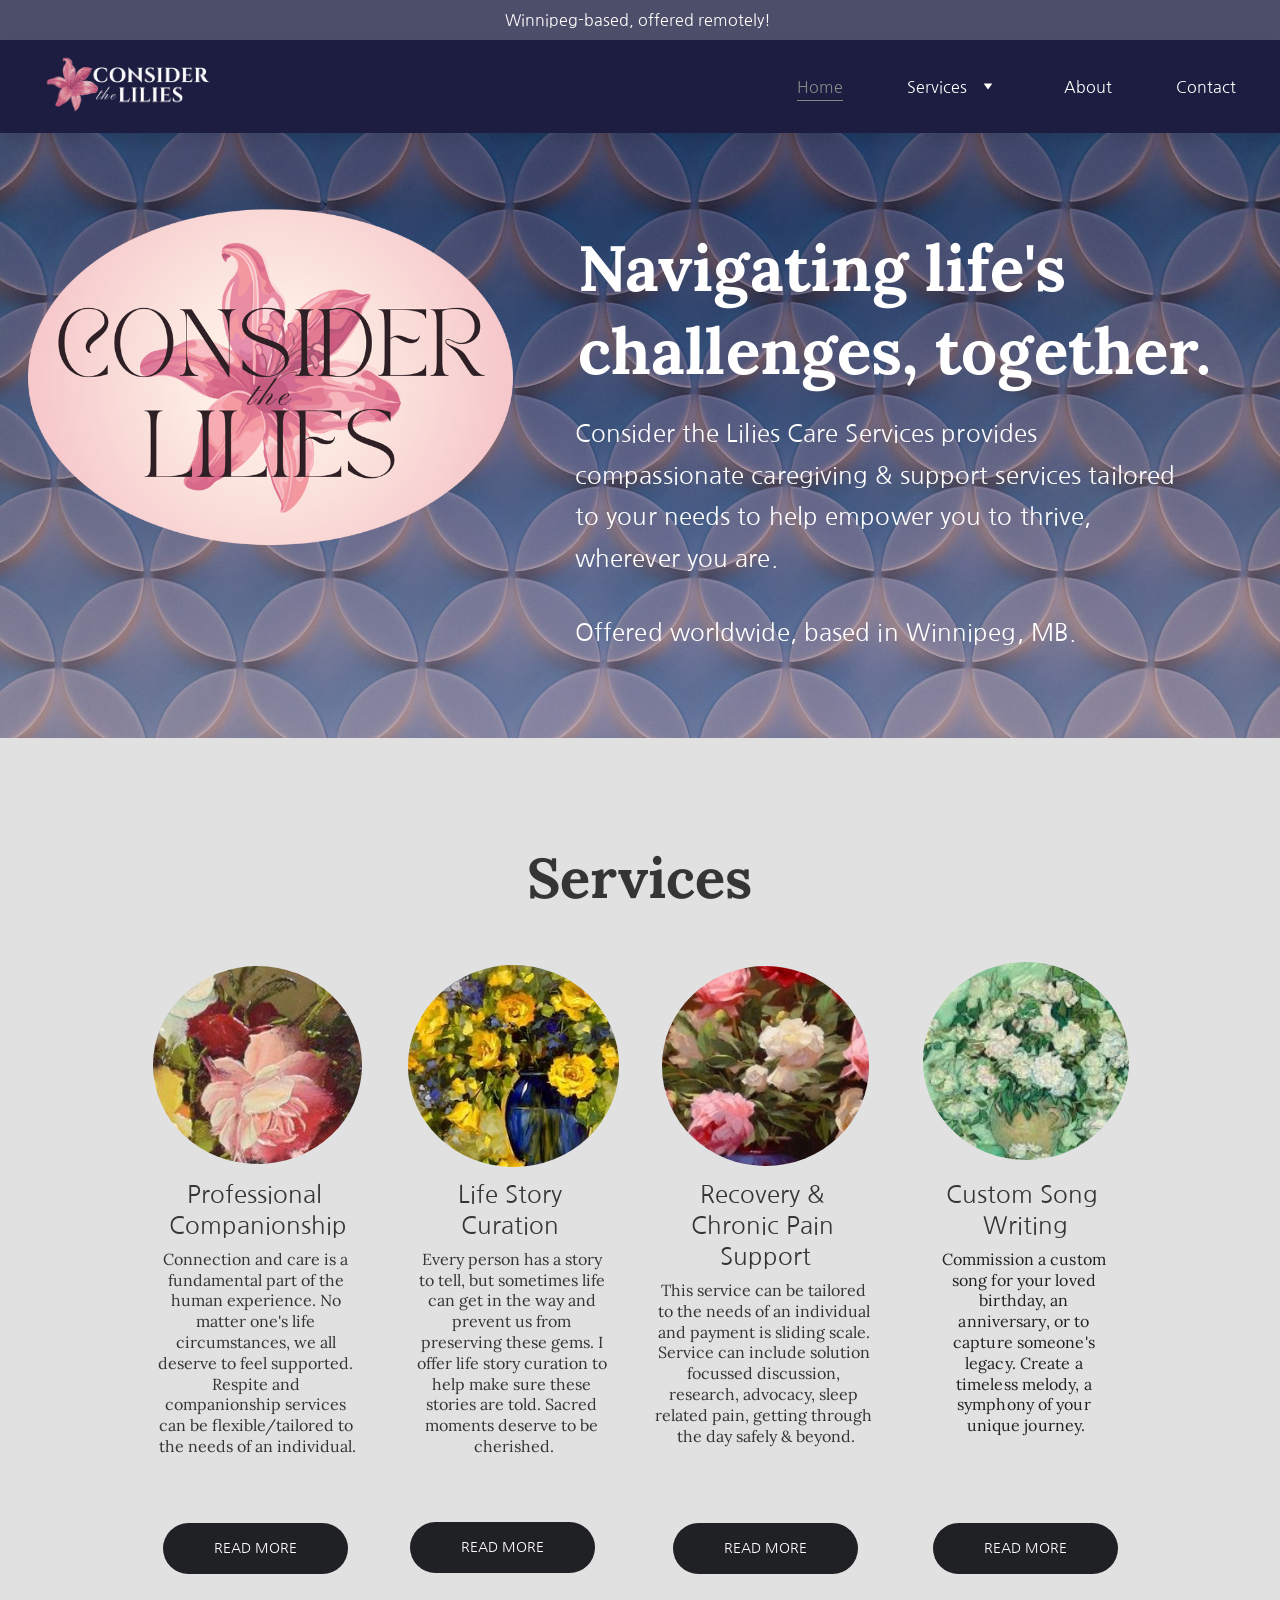
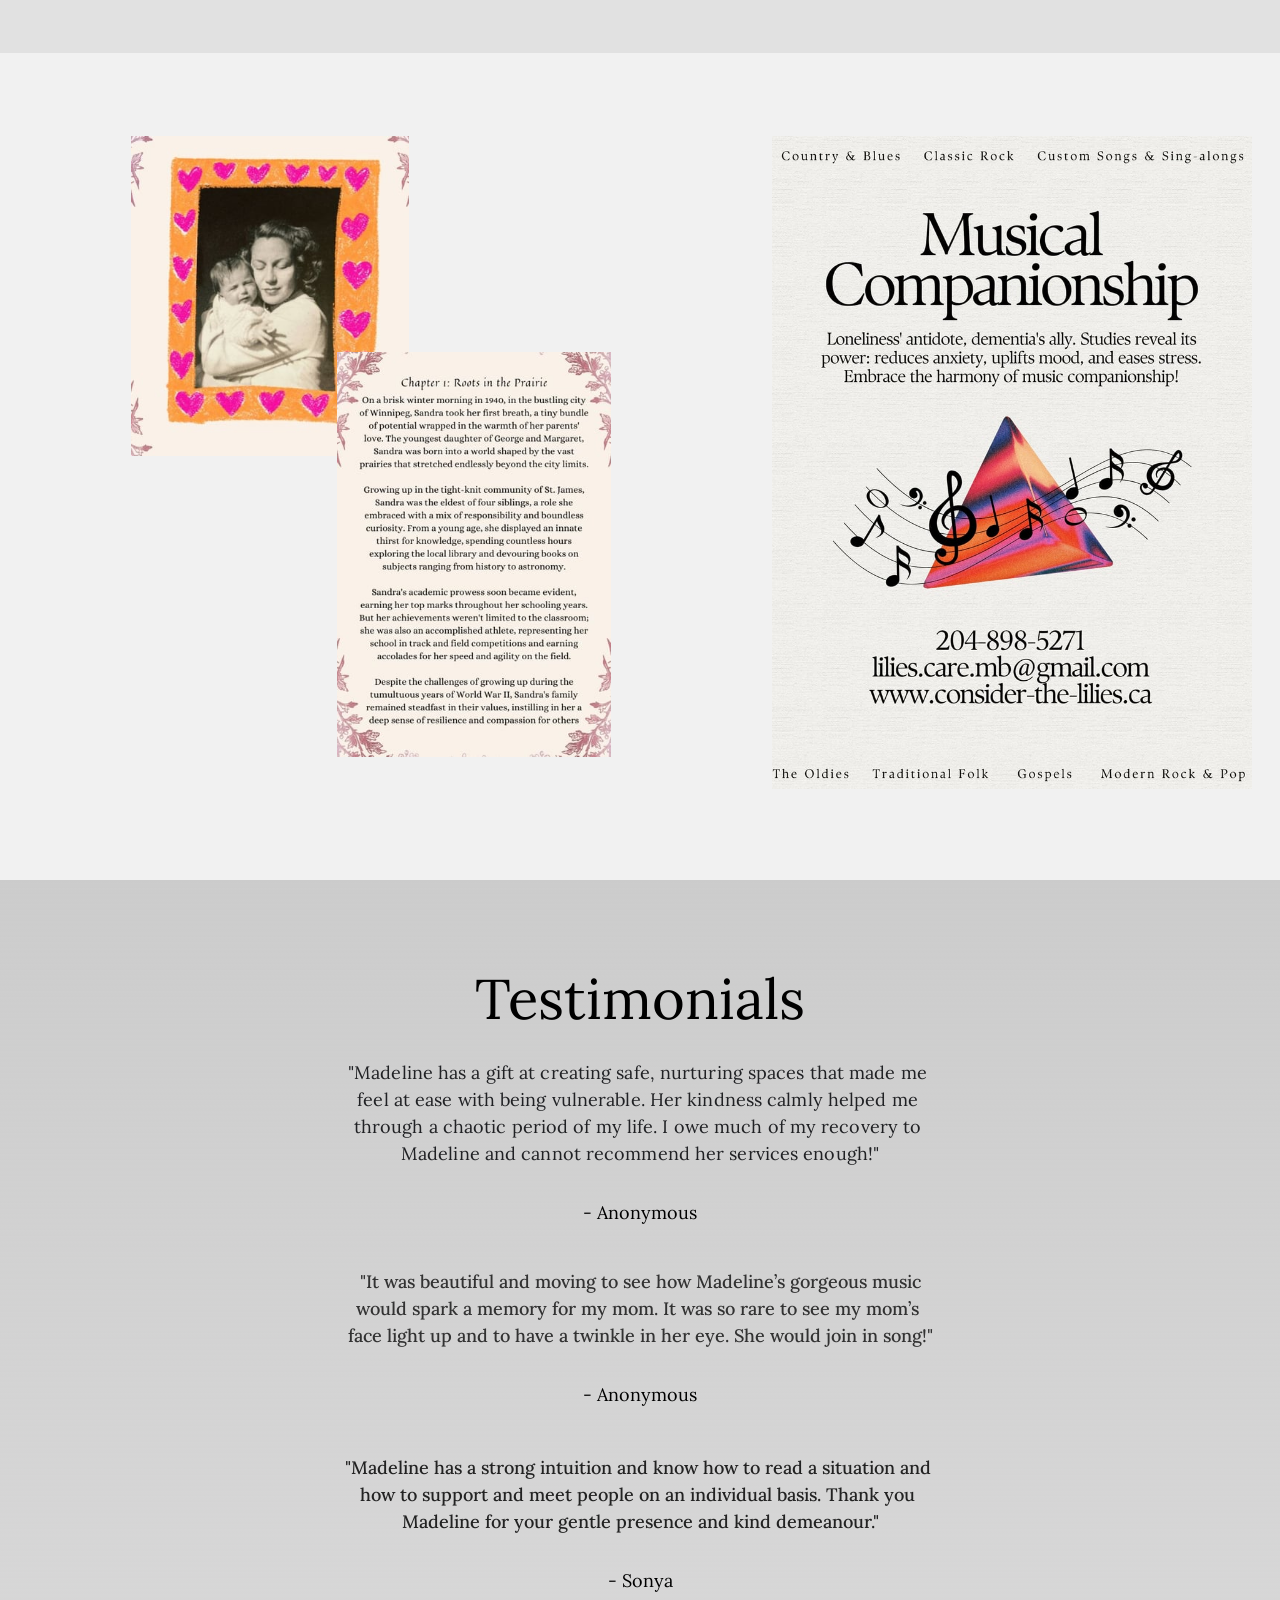
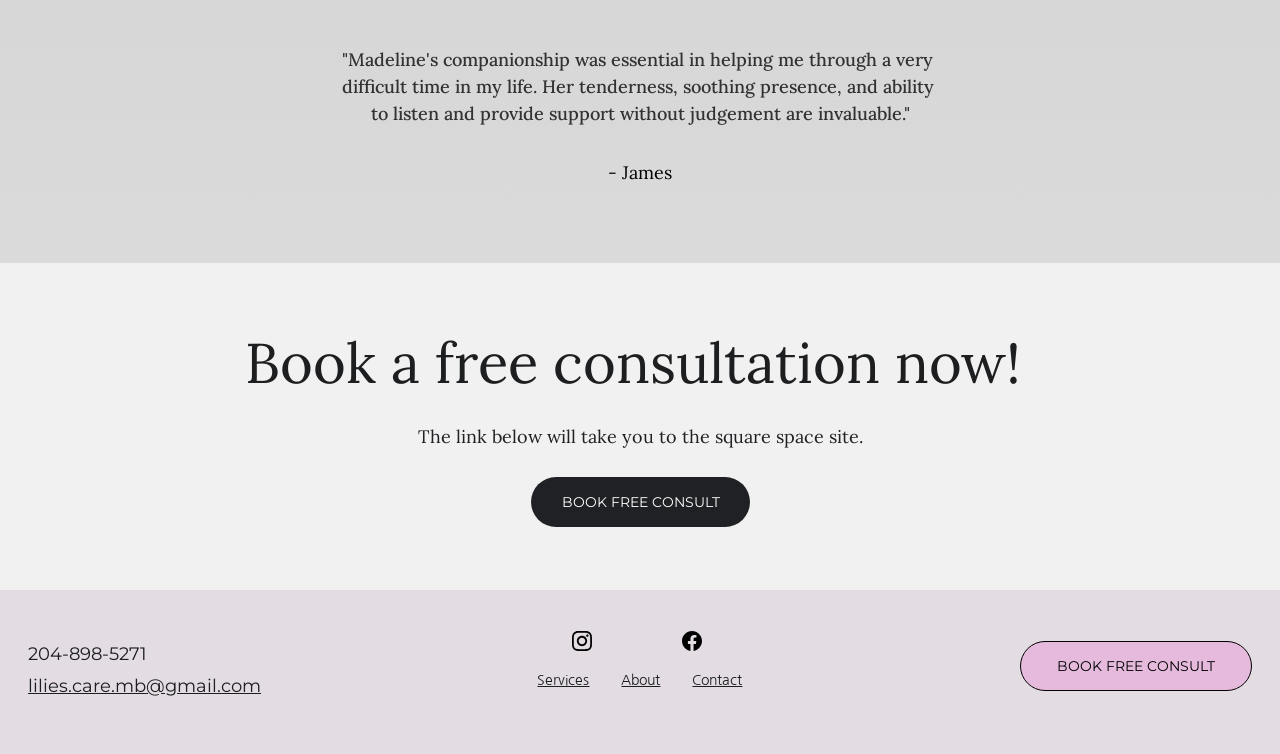
==== commit bd0d631f: "replace website with correct version" ====
--- a/index.html
+++ b/index.html
@@ -6,12 +6,12 @@
 			const postPublishDate = new Date(postDate).setHours(0, 0, 0, 0);
 
 			if (postPublishDate && currentDate < postPublishDate) {
-				window.location.replace('/');
+				window.location.replace('./index.html');
 			}
-		})();</script><link rel="stylesheet" href="./assets-home/_..BOCT7kyX.css"><link rel="stylesheet" href="./assets-home/cookieconsent.p7tfYeZO.css"><style>:root{--color-meteorite-dark:#2f1c6a;--color-meteorite-dark-2:#1f1346;--color-meteorite:#8c85ff;--color-meteorite-light:#d5dfff;--color-primary-dark:#5025d1;--color-primary:#673de6;--color-primary-light:#ebe4ff;--color-primary-charts:#b39ef3;--color-danger-dark:#d63163;--color-danger:#fc5185;--color-danger-light:#ffe8ef;--color-danger-charts:#fea8c2;--color-warning-dark:#fea419;--color-warning-dark-2:#9f6000;--color-warning-charts:#ffd28c;--color-warning:#ffcd35;--color-warning-light:#fff8e2;--color-success-dark:#008361;--color-success:#00b090;--color-success-light:#def4f0;--color-dark:#1d1e20;--color-black:#18181a;--color-gray-dark:#36344d;--color-gray:#727586;--color-gray-border:#dadce0;--color-gray-light:#f2f3f6;--color-light:#fff;--color-azure:#357df9;--color-azure-light:#e3ebf9;--color-azure-dark:#265ab2;--color-indigo:#6366f1;--color-neutral-200:#d8dae0}.whats-app-bubble{z-index:19;cursor:pointer;border-radius:100px;display:flex;position:fixed;bottom:24px;right:20px;box-shadow:0 4px 12px #00000026}#wtpQualitySign_fixedCSS,#wtpQualitySign_popupCSS{bottom:10px!important}#wtpQualitySign_fixedCSS{z-index:17!important}#wtpQualitySign_popupCSS{z-index:18!important}
+		})();</script><link rel="stylesheet" href="./assets-home/styles.css"><link rel="stylesheet" href="./assets-home/cookieconsent.p7tfYeZO.css"><style>:root{--color-meteorite-dark:#2f1c6a;--color-meteorite-dark-2:#1f1346;--color-meteorite:#8c85ff;--color-meteorite-light:#d5dfff;--color-primary-dark:#5025d1;--color-primary:#673de6;--color-primary-light:#ebe4ff;--color-primary-charts:#b39ef3;--color-danger-dark:#d63163;--color-danger:#fc5185;--color-danger-light:#ffe8ef;--color-danger-charts:#fea8c2;--color-warning-dark:#fea419;--color-warning-dark-2:#9f6000;--color-warning-charts:#ffd28c;--color-warning:#ffcd35;--color-warning-light:#fff8e2;--color-success-dark:#008361;--color-success:#00b090;--color-success-light:#def4f0;--color-dark:#1d1e20;--color-black:#18181a;--color-gray-dark:#36344d;--color-gray:#727586;--color-gray-border:#dadce0;--color-gray-light:#f2f3f6;--color-light:#fff;--color-azure:#357df9;--color-azure-light:#e3ebf9;--color-azure-dark:#265ab2;--color-indigo:#6366f1;--color-neutral-200:#d8dae0}.whats-app-bubble{z-index:19;cursor:pointer;border-radius:100px;display:flex;position:fixed;bottom:24px;right:20px;box-shadow:0 4px 12px #00000026}#wtpQualitySign_fixedCSS,#wtpQualitySign_popupCSS{bottom:10px!important}#wtpQualitySign_fixedCSS{z-index:17!important}#wtpQualitySign_popupCSS{z-index:18!important}
 </style><script data-el-id="script-consent-default">window.dataLayer = window.dataLayer || [];
 	function gtag(){dataLayer.push(arguments);}
-	gtag('consent', 'default', {"analytics_storage":"denied","ad_storage":"denied","ad_user_data":"denied","ad_personalization":"denied","functionality_storage":"denied","personalization_storage":"denied","security_storage":"granted"});</script><style id="cc-custom-theme">#cc-main { --cc-btn-primary-bg: rgb(0, 0, 0); --cc-toggle-on-bg: rgb(0, 0, 0); --cc-btn-primary-hover-bg: rgb(29, 30, 32); --cc-btn-primary-color: rgb(255, 255, 255); --cc-btn-secondary-bg: white; --cc-btn-secondary-hover-bg: rgb(240, 240, 240); --cc-font-family: 'Nanum Gothic', sans-serif; } #cc-main .cm__btn, #cc-main .pm__btn { border-radius: 999px; }</style></head><body><div><style>astro-island,astro-slot,astro-static-slot{display:contents}</style><astro-island uid="Z3E1hC" component-export="default" props="{&quot;page-noindex&quot;:[0,false],&quot;canonical-url&quot;:[0,&quot;https://www.consider-the-lilies.ca/&quot;],&quot;site-meta&quot;:[0,{&quot;version&quot;:[0,201],&quot;template&quot;:[0,&quot;blankservicetemplate&quot;],&quot;metaTitle&quot;:[0,&quot;Consider the Lilies Care Services - Winnipeg, MB&quot;],&quot;ogImageAlt&quot;:[0,&quot;&quot;],&quot;buttonSetId&quot;:[0,&quot;0&quot;],&quot;faviconPath&quot;:[0,&quot;untitled-design-YanBjMZgjrHvyovy.jpg&quot;],&quot;ogImagePath&quot;:[0,&quot;8-tshgucrqrehpuec-AQE4NXbJQoFZ7ypD.png&quot;],&quot;defaultLocale&quot;:[0,&quot;system&quot;],&quot;faviconOrigin&quot;:[0,&quot;assets&quot;],&quot;ogImageOrigin&quot;:[0,&quot;assets&quot;],&quot;ecommerceStoreId&quot;:[0,&quot;store_01HGW3P2VCSK532CEDE9XVWPZ8&quot;],&quot;isCookieBarEnabled&quot;:[0,true],&quot;isPrivateModeActive&quot;:[0,false],&quot;demoEcommerceStoreId&quot;:[0,&quot;demo_01G0E9P2R0CFTNBWEEFCEV8EG5&quot;],&quot;shouldAddWWWPrefixToDomain&quot;:[0,true]}],&quot;domain&quot;:[0,&quot;www.consider-the-lilies.ca&quot;]}" client="only" opts="{&quot;name&quot;:&quot;ClientHead&quot;,&quot;value&quot;:&quot;vue&quot;}" data-v-app=""><div></div></astro-island><astro-island uid="Z1RyTva" prefix="s1" component-export="default" props="{&quot;pageData&quot;:[0,{&quot;pages&quot;:[0,{&quot;home&quot;:[0,{&quot;meta&quot;:[0,{&quot;title&quot;:[0,&quot;Consider the Lilies | Companionship &amp; Chronic Pain Support&quot;],&quot;keywords&quot;:[1,[[0,&quot;companionship&quot;],[0,&quot;chronic pain support&quot;],[0,&quot;disability friendly services&quot;]]],&quot;description&quot;:[0,&quot;Improve your quality of life with Consider the Lilies&#39; care services in Winnipeg. We provide end-of-life doula care, companionship, and recovery &amp; chronic pain support. Our disability-friendly serv...&quot;],&quot;focusKeyword&quot;:[0,&quot;companionship&quot;]}],&quot;name&quot;:[0,&quot;Home&quot;],&quot;slug&quot;:[0,&quot;&quot;],&quot;type&quot;:[0,&quot;default&quot;],&quot;blocks&quot;:[1,[[0,&quot;z62BfR&quot;],[0,&quot;dlfOqJh1EA&quot;],[0,&quot;zXA1bO&quot;],[0,&quot;zrBkTB&quot;],[0,&quot;zOcUwF&quot;]]],&quot;hiddenSlots&quot;:[1,[]]}],&quot;z1SyUg&quot;:[0,{&quot;type&quot;:[0,&quot;default&quot;],&quot;name&quot;:[0,&quot;Custom Songs&quot;],&quot;slug&quot;:[0,&quot;custom-song-writing&quot;]}],&quot;z3RoZ7&quot;:[0,{&quot;type&quot;:[0,&quot;default&quot;],&quot;name&quot;:[0,&quot;Life Story Curation&quot;],&quot;slug&quot;:[0,&quot;life-story-curation&quot;]}],&quot;zZDAJn&quot;:[0,{&quot;type&quot;:[0,&quot;default&quot;],&quot;name&quot;:[0,&quot;About&quot;],&quot;slug&quot;:[0,&quot;about&quot;]}],&quot;zcMMs9&quot;:[0,{&quot;type&quot;:[0,&quot;default&quot;],&quot;name&quot;:[0,&quot;Recovery &amp; Illness Support&quot;],&quot;slug&quot;:[0,&quot;recovery-and-illness-support&quot;]}],&quot;ztuFv4&quot;:[0,{&quot;type&quot;:[0,&quot;default&quot;],&quot;name&quot;:[0,&quot;Sleep Pain Support&quot;],&quot;slug&quot;:[0,&quot;sleep-neck-pain-support&quot;]}],&quot;zujV5I&quot;:[0,{&quot;type&quot;:[0,&quot;default&quot;],&quot;name&quot;:[0,&quot;Companionship&quot;],&quot;slug&quot;:[0,&quot;companionship-services&quot;]}],&quot;Dl3R79bXy&quot;:[0,{&quot;type&quot;:[0,&quot;default&quot;],&quot;name&quot;:[0,&quot;Contact&quot;],&quot;slug&quot;:[0,&quot;contact&quot;]}],&quot;page_toIPvwTGgmcU-5zpjx6YB&quot;:[0,{&quot;type&quot;:[0,&quot;default&quot;],&quot;name&quot;:[0,&quot;Services&quot;],&quot;slug&quot;:[0,&quot;support-services&quot;]}]}],&quot;blocks&quot;:[0,{&quot;header&quot;:[0,{&quot;slot&quot;:[0,&quot;header&quot;],&quot;type&quot;:[0,&quot;BlockNavigation&quot;],&quot;mobile&quot;:[0,{&quot;height&quot;:[0,54],&quot;logoHeight&quot;:[0,24]}],&quot;desktop&quot;:[0,{&quot;height&quot;:[0,93],&quot;logoHeight&quot;:[0,63]}],&quot;settings&quot;:[0,{&quot;styles&quot;:[0,{&quot;width&quot;:[0,&quot;1240px&quot;],&quot;padding&quot;:[0,&quot;15px 16px 15px 16px&quot;],&quot;logo-width&quot;:[0,&quot;172px&quot;],&quot;cartIconSize&quot;:[0,&quot;24px&quot;],&quot;link-spacing&quot;:[0,&quot;64px&quot;],&quot;m-logo-width&quot;:[0,&quot;64px&quot;],&quot;m-link-spacing&quot;:[0,&quot;24px&quot;],&quot;element-spacing&quot;:[0,&quot;24px&quot;],&quot;contrastBackgroundColor&quot;:[0,&quot;rgb(47, 48, 107)&quot;]}],&quot;cartText&quot;:[0,&quot;Shopping bag&quot;],&quot;isSticky&quot;:[0,true],&quot;showLogo&quot;:[0,true],&quot;headerLayout&quot;:[0,&quot;desktop-1&quot;],&quot;isCartVisible&quot;:[0,true],&quot;logoImagePath&quot;:[0,&quot;slkjdhgsd-mp8nX3b9PKce84oy.png&quot;],&quot;mHeaderLayout&quot;:[0,&quot;mobile-1&quot;],&quot;logoImageOrigin&quot;:[0,&quot;assets&quot;],&quot;mobileLinksAlignment&quot;:[0,&quot;right&quot;]}],&quot;zindexes&quot;:[1,[]],&quot;background&quot;:[0,{&quot;color&quot;:[0,&quot;rgb(28, 29, 64)&quot;],&quot;current&quot;:[0,&quot;color&quot;],&quot;isTransparent&quot;:[0,false]}],&quot;components&quot;:[1,[]],&quot;fontFamily&quot;:[0,&quot;Nanum Gothic&quot;],&quot;fontWeight&quot;:[0,400],&quot;logoAspectRatio&quot;:[0,2.751031636863824],&quot;navLinkTextColor&quot;:[0,&quot;rgb(255, 255, 255)&quot;],&quot;navLinkTextColorHover&quot;:[0,&quot;rgb(136, 136, 136)&quot;]}],&quot;z62BfR&quot;:[0,{&quot;type&quot;:[0,&quot;BlockLayout&quot;],&quot;mobile&quot;:[0,{&quot;minHeight&quot;:[0,185]}],&quot;desktop&quot;:[0,{&quot;minHeight&quot;:[0,605]}],&quot;settings&quot;:[0,{&quot;styles&quot;:[0,{&quot;rows&quot;:[0,10],&quot;width&quot;:[0,&quot;1224px&quot;],&quot;row-gap&quot;:[0,&quot;16px&quot;],&quot;row-size&quot;:[0,&quot;48px&quot;],&quot;column-gap&quot;:[0,&quot;24px&quot;],&quot;block-padding&quot;:[0,&quot;16px 0px 16px 0px&quot;],&quot;m-block-padding&quot;:[0,&quot;40px 16px 40px 16px&quot;]}]}],&quot;zindexes&quot;:[1,[[0,&quot;zR1wGQ&quot;],[0,&quot;zpGzWW&quot;],[0,&quot;zhbkna&quot;]]],&quot;background&quot;:[0,{&quot;alt&quot;:[0,&quot;a blue and white abstract background with circles&quot;],&quot;path&quot;:[0,&quot;photo-1550537687-c91072c4792d&quot;],&quot;image&quot;:[0,&quot;https://images.unsplash.com/photo-1550537687-c91072c4792d?ixid=M3wzOTE5Mjl8MHwxfHNlYXJjaHwyfHxwYXR0ZXJufGVufDB8fHx8MTcxNDUwODQ5N3ww&amp;ixlib=rb-4.0.3?w=1366&amp;q=70&amp;auto=format&quot;],&quot;origin&quot;:[0,&quot;unsplash&quot;],&quot;current&quot;:[0,&quot;image&quot;],&quot;overlay-opacity&quot;:[0,&quot;0.00&quot;]}],&quot;components&quot;:[1,[[0,&quot;zR1wGQ&quot;],[0,&quot;zpGzWW&quot;],[0,&quot;zhbkna&quot;]]],&quot;initialBlockId&quot;:[0,&quot;9xS8jWcHV&quot;],&quot;backgroundImagePosition&quot;:[0,8]}],&quot;zOcUwF&quot;:[0,{&quot;type&quot;:[0,&quot;BlockLayout&quot;],&quot;mobile&quot;:[0,{&quot;minHeight&quot;:[0,380]}],&quot;desktop&quot;:[0,{&quot;minHeight&quot;:[0,327]}],&quot;settings&quot;:[0,{&quot;styles&quot;:[0,{&quot;rows&quot;:[0,8],&quot;width&quot;:[0,&quot;1224px&quot;],&quot;row-gap&quot;:[0,&quot;16px&quot;],&quot;row-size&quot;:[0,&quot;48px&quot;],&quot;column-gap&quot;:[0,&quot;24px&quot;],&quot;block-padding&quot;:[0,&quot;16px 0px 16px 0px&quot;],&quot;m-block-padding&quot;:[0,&quot;40px 16px 40px 16px&quot;]}]}],&quot;zindexes&quot;:[1,[[0,&quot;zaAYLr&quot;],[0,&quot;zkiRUG&quot;],[0,&quot;zz1lHv&quot;]]],&quot;background&quot;:[0,{&quot;color&quot;:[0,&quot;rgb(241, 241, 241)&quot;],&quot;current&quot;:[0,&quot;color&quot;]}],&quot;components&quot;:[1,[[0,&quot;zaAYLr&quot;],[0,&quot;zkiRUG&quot;],[0,&quot;zz1lHv&quot;]]],&quot;initialBlockId&quot;:[0,&quot;kbPYlJUL2&quot;]}],&quot;zXA1bO&quot;:[0,{&quot;type&quot;:[0,&quot;BlockLayout&quot;],&quot;mobile&quot;:[0,{&quot;isHidden&quot;:[0,false],&quot;minHeight&quot;:[0,536]}],&quot;desktop&quot;:[0,{&quot;isHidden&quot;:[0,false],&quot;minHeight&quot;:[0,827]}],&quot;settings&quot;:[0,{&quot;styles&quot;:[0,{&quot;block-padding&quot;:[0,&quot;16px 0 16px 0&quot;],&quot;m-block-padding&quot;:[0,&quot;16px&quot;]}]}],&quot;zindexes&quot;:[1,[[0,&quot;zvAdcI&quot;],[0,&quot;zg00z8&quot;],[0,&quot;zt5hzT&quot;]]],&quot;background&quot;:[0,{&quot;color&quot;:[0,&quot;rgb(241, 241, 241)&quot;],&quot;current&quot;:[0,&quot;color&quot;],&quot;gradient&quot;:[0,{&quot;angle&quot;:[0,0],&quot;colors&quot;:[1,[[0,{&quot;value&quot;:[0,&quot;rgb(217, 189, 189)&quot;]}],[0,{&quot;value&quot;:[0,&quot;rgb(241, 241, 241)&quot;]}]]],&quot;isAnimated&quot;:[0,false]}]}],&quot;components&quot;:[1,[[0,&quot;zvAdcI&quot;],[0,&quot;zg00z8&quot;],[0,&quot;zt5hzT&quot;]]]}],&quot;zctw31&quot;:[0,{&quot;slot&quot;:[0,&quot;footer&quot;],&quot;type&quot;:[0,&quot;BlockLayout&quot;],&quot;mobile&quot;:[0,{&quot;minHeight&quot;:[0,277]}],&quot;desktop&quot;:[0,{&quot;minHeight&quot;:[0,164]}],&quot;settings&quot;:[0,{&quot;styles&quot;:[0,{&quot;cols&quot;:[0,&quot;12&quot;],&quot;rows&quot;:[0,7],&quot;width&quot;:[0,&quot;1224px&quot;],&quot;m-rows&quot;:[0,&quot;1&quot;],&quot;col-gap&quot;:[0,&quot;24px&quot;],&quot;row-gap&quot;:[0,&quot;16px&quot;],&quot;row-size&quot;:[0,&quot;48px&quot;],&quot;column-gap&quot;:[0,&quot;24px&quot;],&quot;block-padding&quot;:[0,&quot;16px 0 16px 0&quot;],&quot;m-block-padding&quot;:[0,&quot;40px 16px 40px 16px&quot;]}]}],&quot;zindexes&quot;:[1,[[0,&quot;zlhbIX&quot;],[0,&quot;z-3jcn&quot;],[0,&quot;z84M2k&quot;],[0,&quot;z2B2vZ&quot;]]],&quot;background&quot;:[0,{&quot;color&quot;:[0,&quot;rgb(227, 221, 227)&quot;],&quot;current&quot;:[0,&quot;color&quot;]}],&quot;components&quot;:[1,[[0,&quot;zlhbIX&quot;],[0,&quot;z-3jcn&quot;],[0,&quot;z84M2k&quot;],[0,&quot;z2B2vZ&quot;]]],&quot;initialBlockId&quot;:[0,&quot;uidC8frQP&quot;]}],&quot;zrBkTB&quot;:[0,{&quot;type&quot;:[0,&quot;BlockLayout&quot;],&quot;mobile&quot;:[0,{&quot;minHeight&quot;:[0,1317]}],&quot;desktop&quot;:[0,{&quot;minHeight&quot;:[0,983]}],&quot;settings&quot;:[0,{&quot;styles&quot;:[0,{&quot;rows&quot;:[0,14],&quot;row-gap&quot;:[0,&quot;16px&quot;],&quot;row-size&quot;:[0,&quot;48px&quot;],&quot;column-gap&quot;:[0,&quot;24px&quot;],&quot;block-padding&quot;:[0,&quot;16px 0&quot;],&quot;m-block-padding&quot;:[0,&quot;56px 16px&quot;]}]}],&quot;zindexes&quot;:[1,[[0,&quot;zRRjBD&quot;],[0,&quot;zwyrzQ&quot;],[0,&quot;z2gQpE&quot;],[0,&quot;z2XX7_&quot;],[0,&quot;z_p8O9&quot;]]],&quot;background&quot;:[0,{&quot;color&quot;:[0,&quot;rgb(255, 255, 255)&quot;],&quot;current&quot;:[0,&quot;gradient&quot;],&quot;gradient&quot;:[0,{&quot;angle&quot;:[0,0],&quot;colors&quot;:[1,[[0,{&quot;value&quot;:[0,&quot;rgba(130, 129, 130, 0.29)&quot;]}],[0,{&quot;value&quot;:[0,&quot;rgb(204, 204, 204)&quot;]}]]],&quot;isAnimated&quot;:[0,false]}],&quot;overlay-opacity&quot;:[0,&quot;0.04&quot;]}],&quot;components&quot;:[1,[[0,&quot;z2XX7_&quot;],[0,&quot;zRRjBD&quot;],[0,&quot;zwyrzQ&quot;],[0,&quot;z2gQpE&quot;],[0,&quot;z_p8O9&quot;]]],&quot;initialBlockId&quot;:[0,&quot;Yjl8UciKe&quot;]}],&quot;stickyBar&quot;:[0,{&quot;type&quot;:[0,&quot;BlockStickyBar&quot;],&quot;items&quot;:[1,[[0,{&quot;type&quot;:[0,&quot;text&quot;],&quot;content&quot;:[0,&quot;&lt;p dir=\&quot;auto\&quot; style=\&quot;color: rgb(255, 255, 255); --lineHeightDesktop: 1.3; --fontSizeDesktop: 16px\&quot; class=\&quot;body-small\&quot;&gt;&lt;span style=\&quot;font-family: Nanum\\ Gothic; font-weight: 400\&quot;&gt;Winnipeg-based, offered remotely! &lt;/span&gt;&lt;/p&gt;&quot;]}]]],&quot;mobile&quot;:[0,{&quot;minHeight&quot;:[0,40]}],&quot;desktop&quot;:[0,{&quot;minHeight&quot;:[0,40]}],&quot;settings&quot;:[0,{&quot;styles&quot;:[0,{&quot;block-padding&quot;:[0,&quot;0&quot;],&quot;m-block-padding&quot;:[0,&quot;0 16px&quot;]}]}],&quot;zindexes&quot;:[1,[]],&quot;animation&quot;:[0,{&quot;name&quot;:[0,&quot;slide&quot;],&quot;type&quot;:[0,&quot;global&quot;]}],&quot;background&quot;:[0,{&quot;color&quot;:[0,&quot;rgba(28, 29, 64, 0.78)&quot;],&quot;current&quot;:[0,&quot;color&quot;]}],&quot;components&quot;:[1,[]]}],&quot;dlfOqJh1EA&quot;:[0,{&quot;type&quot;:[0,&quot;BlockLayout&quot;],&quot;mobile&quot;:[0,{&quot;minHeight&quot;:[0,1317]}],&quot;desktop&quot;:[0,{&quot;minHeight&quot;:[0,915]}],&quot;settings&quot;:[0,{&quot;styles&quot;:[0,{&quot;cols&quot;:[0,&quot;12&quot;],&quot;rows&quot;:[0,14],&quot;width&quot;:[0,&quot;1224px&quot;],&quot;m-rows&quot;:[0,&quot;1&quot;],&quot;col-gap&quot;:[0,&quot;24px&quot;],&quot;row-gap&quot;:[0,&quot;16px&quot;],&quot;row-size&quot;:[0,&quot;48px&quot;],&quot;column-gap&quot;:[0,&quot;24px&quot;],&quot;block-padding&quot;:[0,&quot;16px 0 16px 0&quot;],&quot;m-block-padding&quot;:[0,&quot;40px 16px 40px 16px&quot;],&quot;oldContentWidth&quot;:[0,&quot;1600px&quot;]}]}],&quot;zindexes&quot;:[1,[[0,&quot;zbVk4x&quot;],[0,&quot;zzyTJN&quot;],[0,&quot;HdWfYfd73&quot;],[0,&quot;element_qhQfW0TZRdV4MwAkO9MMm&quot;],[0,&quot;element_WZKA2ttj8d23mmTU2FQAK&quot;],[0,&quot;element_1icw8mv0tlH9M0XEaveHw&quot;],[0,&quot;element_9fWEufVoMJgNtmajqCQEp&quot;],[0,&quot;element_5mEKBJPXSDqn42vflUWwa&quot;],[0,&quot;element_Wrbnn-Vyud2g7wOudlGlt&quot;],[0,&quot;zo8yBY&quot;],[0,&quot;z9rCTi&quot;],[0,&quot;zR8WpK&quot;],[0,&quot;z3l0FM&quot;],[0,&quot;zIJQ2F&quot;],[0,&quot;lJ0MD3PW5&quot;]]],&quot;background&quot;:[0,{&quot;color&quot;:[0,&quot;rgba(194, 194, 194, 0.49)&quot;],&quot;current&quot;:[0,&quot;color&quot;]}],&quot;components&quot;:[1,[[0,&quot;element_qhQfW0TZRdV4MwAkO9MMm&quot;],[0,&quot;element_1icw8mv0tlH9M0XEaveHw&quot;],[0,&quot;element_5mEKBJPXSDqn42vflUWwa&quot;],[0,&quot;element_Wrbnn-Vyud2g7wOudlGlt&quot;],[0,&quot;element_WZKA2ttj8d23mmTU2FQAK&quot;],[0,&quot;HdWfYfd73&quot;],[0,&quot;element_9fWEufVoMJgNtmajqCQEp&quot;],[0,&quot;zo8yBY&quot;],[0,&quot;z9rCTi&quot;],[0,&quot;zR8WpK&quot;],[0,&quot;z3l0FM&quot;],[0,&quot;zIJQ2F&quot;],[0,&quot;lJ0MD3PW5&quot;],[0,&quot;zzyTJN&quot;],[0,&quot;zbVk4x&quot;]]]}]}],&quot;elements&quot;:[0,{&quot;z-3jcn&quot;:[0,{&quot;type&quot;:[0,&quot;GridTextBox&quot;],&quot;mobile&quot;:[0,{&quot;top&quot;:[0,82],&quot;left&quot;:[0,0],&quot;width&quot;:[0,328],&quot;height&quot;:[0,57]}],&quot;content&quot;:[0,&quot;&lt;p dir=\&quot;auto\&quot; style=\&quot;--lineHeightDesktop: 1.3; --fontSizeDesktop: 18px; margin-bottom: 8px;\&quot; class=\&quot;body\&quot;&gt;&lt;span style=\&quot;font-family: Montserrat; font-weight: 400;\&quot;&gt;204-898-5271&lt;/span&gt;&lt;/p&gt;&lt;p dir=\&quot;auto\&quot; style=\&quot;--lineHeightDesktop: 1.3; --fontSizeDesktop: 18px;\&quot; class=\&quot;body\&quot;&gt;&lt;span style=\&quot;font-family: Montserrat; font-weight: 400;\&quot;&gt;&lt;u&gt;&lt;a target=\&quot;_blank\&quot; rel=\&quot;nofollow\&quot; href=\&quot;mailto:lilies.care.mb@gmail.com\&quot; style=\&quot;text-decoration: none;\&quot;&gt;lilies.care.mb@gmail.com&lt;/a&gt;&lt;/u&gt;&lt;/span&gt;&lt;/p&gt;&quot;],&quot;desktop&quot;:[0,{&quot;top&quot;:[0,52],&quot;left&quot;:[0,0],&quot;width&quot;:[0,400],&quot;height&quot;:[0,56]}],&quot;settings&quot;:[0,{&quot;styles&quot;:[0,{&quot;text&quot;:[0,&quot;left&quot;],&quot;align&quot;:[0,&quot;flex-start&quot;],&quot;m-text&quot;:[0,&quot;center&quot;],&quot;justify&quot;:[0,&quot;flex-start&quot;],&quot;m-element-margin&quot;:[0,&quot;0 0 16px 0&quot;]}]}],&quot;animation&quot;:[0,{&quot;name&quot;:[0,&quot;slide&quot;],&quot;type&quot;:[0,&quot;global&quot;]}],&quot;initialElementId&quot;:[0,&quot;zdtEt_&quot;]}],&quot;z2B2vZ&quot;:[0,{&quot;type&quot;:[0,&quot;GridSocialIcons&quot;],&quot;links&quot;:[1,[[0,{&quot;svg&quot;:[0,&quot;&lt;svg width=\&quot;24\&quot; height=\&quot;24\&quot; viewBox=\&quot;0 0 24 24\&quot; fill=\&quot;none\&quot; xmlns=\&quot;http://www.w3.org/2000/svg\&quot;&gt;\n&lt;path d=\&quot;M12.0027 5.84808C8.59743 5.84808 5.85075 8.59477 5.85075 12C5.85075 15.4053 8.59743 18.1519 12.0027 18.1519C15.4079 18.1519 18.1546 15.4053 18.1546 12C18.1546 8.59477 15.4079 5.84808 12.0027 5.84808ZM12.0027 15.9996C9.80212 15.9996 8.00312 14.2059 8.00312 12C8.00312 9.7941 9.79677 8.00046 12.0027 8.00046C14.2086 8.00046 16.0022 9.7941 16.0022 12C16.0022 14.2059 14.2032 15.9996 12.0027 15.9996ZM19.8412 5.59644C19.8412 6.39421 19.1987 7.03135 18.4062 7.03135C17.6085 7.03135 16.9713 6.38885 16.9713 5.59644C16.9713 4.80402 17.6138 4.16153 18.4062 4.16153C19.1987 4.16153 19.8412 4.80402 19.8412 5.59644ZM23.9157 7.05277C23.8247 5.13063 23.3856 3.42801 21.9775 2.02522C20.5747 0.622429 18.8721 0.183388 16.9499 0.0870135C14.9689 -0.0254238 9.03112 -0.0254238 7.05008 0.0870135C5.1333 0.178034 3.43068 0.617075 2.02253 2.01986C0.614389 3.42265 0.180703 5.12527 0.0843279 7.04742C-0.0281093 9.02845 -0.0281093 14.9662 0.0843279 16.9472C0.175349 18.8694 0.614389 20.572 2.02253 21.9748C3.43068 23.3776 5.12794 23.8166 7.05008 23.913C9.03112 24.0254 14.9689 24.0254 16.9499 23.913C18.8721 23.822 20.5747 23.3829 21.9775 21.9748C23.3803 20.572 23.8193 18.8694 23.9157 16.9472C24.0281 14.9662 24.0281 9.03381 23.9157 7.05277ZM21.3564 19.0728C20.9388 20.1223 20.1303 20.9307 19.0755 21.3537C17.496 21.9802 13.7481 21.8356 12.0027 21.8356C10.2572 21.8356 6.50396 21.9748 4.92984 21.3537C3.88042 20.9361 3.07195 20.1276 2.64897 19.0728C2.02253 17.4934 2.16709 13.7455 2.16709 12C2.16709 10.2546 2.02789 6.50129 2.64897 4.92717C3.06659 3.87776 3.87507 3.06928 4.92984 2.6463C6.50931 2.01986 10.2572 2.16443 12.0027 2.16443C13.7481 2.16443 17.5014 2.02522 19.0755 2.6463C20.1249 3.06392 20.9334 3.8724 21.3564 4.92717C21.9828 6.50665 21.8383 10.2546 21.8383 12C21.8383 13.7455 21.9828 17.4987 21.3564 19.0728Z\&quot; fill=\&quot;currentColor\&quot;&gt;&lt;/path&gt;\n&lt;/svg&gt;\n&quot;],&quot;icon&quot;:[0,&quot;instagram&quot;],&quot;link&quot;:[0,&quot;https://www.instagram.com/lilies.care&quot;]}],[0,{&quot;svg&quot;:[0,&quot;&lt;svg width=\&quot;24\&quot; height=\&quot;24\&quot; viewBox=\&quot;0 0 24 24\&quot; fill=\&quot;none\&quot; xmlns=\&quot;http://www.w3.org/2000/svg\&quot;&gt;\n&lt;path d=\&quot;M24 12.0726C24 5.44354 18.629 0.0725708 12 0.0725708C5.37097 0.0725708 0 5.44354 0 12.0726C0 18.0619 4.38823 23.0264 10.125 23.9274V15.5414H7.07661V12.0726H10.125V9.4287C10.125 6.42144 11.9153 4.76031 14.6574 4.76031C15.9706 4.76031 17.3439 4.99451 17.3439 4.99451V7.94612H15.8303C14.34 7.94612 13.875 8.87128 13.875 9.82015V12.0726H17.2031L16.6708 15.5414H13.875V23.9274C19.6118 23.0264 24 18.0619 24 12.0726Z\&quot; fill=\&quot;currentColor\&quot;&gt;&lt;/path&gt;\n&lt;/svg&gt;\n&quot;],&quot;icon&quot;:[0,&quot;facebook&quot;],&quot;link&quot;:[0,&quot;https://www.facebook.com/profile.php?id=61561149473882&quot;]}]]],&quot;mobile&quot;:[0,{&quot;top&quot;:[0,44],&quot;left&quot;:[0,115],&quot;width&quot;:[0,99],&quot;height&quot;:[0,20]}],&quot;desktop&quot;:[0,{&quot;top&quot;:[0,41],&quot;left&quot;:[0,509],&quot;width&quot;:[0,200],&quot;height&quot;:[0,20]}],&quot;settings&quot;:[0,{&quot;styles&quot;:[0,{&quot;align&quot;:[0,&quot;&quot;],&quot;justify&quot;:[0,&quot;center&quot;],&quot;icon-size&quot;:[0,&quot;20px&quot;],&quot;icon-color&quot;:[0,&quot;rgb(0, 0, 0)&quot;],&quot;icon-spacing&quot;:[0,&quot;space-around&quot;],&quot;icon-direction&quot;:[0,&quot;row&quot;],&quot;icon-color-hover&quot;:[0,&quot;rgb(58, 58, 58)&quot;],&quot;m-element-margin&quot;:[0,&quot;0 0 16px 0&quot;],&quot;space-between-icons&quot;:[0,&quot;20px&quot;]}],&quot;useBrandColors&quot;:[0,false]}],&quot;animation&quot;:[0,{&quot;name&quot;:[0,&quot;slide&quot;],&quot;type&quot;:[0,&quot;global&quot;]}]}],&quot;z2XX7_&quot;:[0,{&quot;type&quot;:[0,&quot;GridTextBox&quot;],&quot;mobile&quot;:[0,{&quot;top&quot;:[0,64],&quot;left&quot;:[0,0],&quot;width&quot;:[0,328],&quot;height&quot;:[0,47]}],&quot;content&quot;:[0,&quot;&lt;h2 dir=\&quot;auto\&quot;&gt;&lt;span style=\&quot;color: rgb(0, 0, 0); font-family: Lora; font-weight: 400\&quot;&gt;Testimonials&lt;/span&gt;&lt;/h2&gt;&quot;],&quot;desktop&quot;:[0,{&quot;top&quot;:[0,83],&quot;left&quot;:[0,0],&quot;width&quot;:[0,1224],&quot;height&quot;:[0,73]}],&quot;settings&quot;:[0,{&quot;styles&quot;:[0,{&quot;text&quot;:[0,&quot;center&quot;],&quot;align&quot;:[0,&quot;flex-start&quot;],&quot;justify&quot;:[0,&quot;center&quot;],&quot;m-element-margin&quot;:[0,&quot;0 0 40px 0&quot;]}]}],&quot;initialElementId&quot;:[0,&quot;otSXCMurH3&quot;]}],&quot;z2gQpE&quot;:[0,{&quot;type&quot;:[0,&quot;GridTextBox&quot;],&quot;mobile&quot;:[0,{&quot;top&quot;:[0,1012],&quot;left&quot;:[0,0],&quot;width&quot;:[0,328],&quot;height&quot;:[0,221]}],&quot;content&quot;:[0,&quot;&lt;p dir=\&quot;auto\&quot; style=\&quot;color: rgb(50, 50, 50)\&quot; class=\&quot;body-large\&quot;&gt;&lt;span style=\&quot;text-transform: none; letter-spacing: normal; font-family: Lora; font-weight: 500\&quot;&gt;\&quot;Madeline&#39;s companionship was essential in helping me through a very difficult time in my life. Her tenderness, soothing presence, and ability to listen and provide support without judgement are invaluable.\&quot;&lt;/span&gt;&lt;/p&gt;&lt;p dir=\&quot;auto\&quot; style=\&quot;color: rgb(50, 50, 50)\&quot; class=\&quot;body-large\&quot;&gt;&lt;span style=\&quot;color: rgb(0, 0, 0)\&quot;&gt;-&amp;nbsp;James&lt;/span&gt;&lt;/p&gt;&quot;],&quot;desktop&quot;:[0,{&quot;top&quot;:[0,766],&quot;left&quot;:[0,309],&quot;width&quot;:[0,606],&quot;height&quot;:[0,140]}],&quot;settings&quot;:[0,{&quot;styles&quot;:[0,{&quot;text&quot;:[0,&quot;center&quot;],&quot;align&quot;:[0,&quot;flex-start&quot;],&quot;justify&quot;:[0,&quot;flex-start&quot;],&quot;m-element-margin&quot;:[0,&quot;0 0 16px 0&quot;]}]}],&quot;animation&quot;:[0,{&quot;name&quot;:[0,&quot;slide&quot;],&quot;type&quot;:[0,&quot;element&quot;]}],&quot;initialElementId&quot;:[0,&quot;Qfn7TSg4SX&quot;]}],&quot;z3l0FM&quot;:[0,{&quot;type&quot;:[0,&quot;GridTextBox&quot;],&quot;mobile&quot;:[0,{&quot;top&quot;:[0,1040],&quot;left&quot;:[0,0],&quot;width&quot;:[0,328],&quot;height&quot;:[0,118]}],&quot;content&quot;:[0,&quot;&lt;h6 dir=\&quot;auto\&quot; style=\&quot;color: rgb(53, 53, 53);\&quot;&gt;&lt;span style=\&quot;color: rgb(53, 53, 53);\&quot;&gt;Custom Song Writing&lt;/span&gt;&lt;/h6&gt;&lt;p dir=\&quot;auto\&quot; style=\&quot;--lineHeightDesktop: 1.3; --fontSizeDesktop: 16px;\&quot; class=\&quot;body-small\&quot;&gt;&lt;span style=\&quot;color: rgb(32, 33, 36); text-transform: none; letter-spacing: 0.1px;\&quot;&gt;Commission a custom song for your loved birthday, an anniversary, or to capture someone&#39;s legacy. Create a timeless melody, a symphony of your unique journey.&lt;/span&gt;&lt;/p&gt;&quot;],&quot;desktop&quot;:[0,{&quot;top&quot;:[0,440],&quot;left&quot;:[0,907],&quot;width&quot;:[0,182],&quot;height&quot;:[0,258]}],&quot;settings&quot;:[0,{&quot;styles&quot;:[0,{&quot;text&quot;:[0,&quot;center&quot;],&quot;align&quot;:[0,&quot;flex-start&quot;],&quot;justify&quot;:[0,&quot;flex-start&quot;],&quot;m-element-margin&quot;:[0,&quot;0 0 40px 0&quot;]}]}]}],&quot;z84M2k&quot;:[0,{&quot;rel&quot;:[0,&quot;nofollow&quot;],&quot;href&quot;:[0,&quot;http://consider-the-lilies-care-services.square.site/&quot;],&quot;type&quot;:[0,&quot;GridButton&quot;],&quot;mobile&quot;:[0,{&quot;top&quot;:[0,154],&quot;left&quot;:[0,64],&quot;width&quot;:[0,200],&quot;height&quot;:[0,55]}],&quot;target&quot;:[0,&quot;_blank&quot;],&quot;content&quot;:[0,&quot;book free consult&quot;],&quot;desktop&quot;:[0,{&quot;top&quot;:[0,51],&quot;left&quot;:[0,992],&quot;width&quot;:[0,232],&quot;height&quot;:[0,50]}],&quot;linkType&quot;:[0,&quot;external&quot;],&quot;settings&quot;:[0,{&quot;type&quot;:[0,&quot;primary&quot;],&quot;styles&quot;:[0,{&quot;align&quot;:[0,&quot;center&quot;],&quot;justify&quot;:[0,&quot;center&quot;],&quot;m-element-margin&quot;:[0,&quot;0 0 16px 0&quot;]}]}],&quot;animation&quot;:[0,{&quot;name&quot;:[0,&quot;slide&quot;],&quot;type&quot;:[0,&quot;global&quot;]}],&quot;fontColor&quot;:[0,&quot;rgb(0, 0, 0)&quot;],&quot;fontFamily&quot;:[0,&quot;Montserrat&quot;],&quot;fontWeight&quot;:[0,400],&quot;borderColor&quot;:[0,&quot;rgb(0, 0, 0)&quot;],&quot;borderWidth&quot;:[0,1],&quot;borderRadius&quot;:[0,25],&quot;fontColorHover&quot;:[0,&quot;rgb(255, 255, 255)&quot;],&quot;backgroundColor&quot;:[0,&quot;rgba(230, 177, 219, 0.78)&quot;],&quot;borderColorHover&quot;:[0,&quot;rgb(0, 0, 0)&quot;],&quot;initialElementId&quot;:[0,&quot;zkAEkx&quot;],&quot;backgroundColorHover&quot;:[0,&quot;rgb(29, 30, 32)&quot;]}],&quot;z9rCTi&quot;:[0,{&quot;href&quot;:[0,&quot;/recovery-and-illness-support&quot;],&quot;type&quot;:[0,&quot;GridButton&quot;],&quot;mobile&quot;:[0,{&quot;top&quot;:[0,913],&quot;left&quot;:[0,93],&quot;width&quot;:[0,141],&quot;height&quot;:[0,47]}],&quot;content&quot;:[0,&quot;Read more&quot;],&quot;desktop&quot;:[0,{&quot;top&quot;:[0,754],&quot;left&quot;:[0,645],&quot;width&quot;:[0,185],&quot;height&quot;:[0,51]}],&quot;linkType&quot;:[0,&quot;page&quot;],&quot;settings&quot;:[0,{&quot;type&quot;:[0,&quot;primary&quot;],&quot;styles&quot;:[0,{&quot;align&quot;:[0,&quot;center&quot;],&quot;justify&quot;:[0,&quot;center&quot;],&quot;m-element-margin&quot;:[0,&quot;0 0 16px 0&quot;]}]}],&quot;fontColor&quot;:[0,&quot;rgb(255, 255, 255)&quot;],&quot;fontFamily&quot;:[0,&quot;Nanum Gothic&quot;],&quot;fontWeight&quot;:[0,400],&quot;borderColor&quot;:[0,&quot;rgba(0, 0, 0, 0)&quot;],&quot;borderWidth&quot;:[0,0],&quot;linkedPageId&quot;:[0,&quot;zcMMs9&quot;],&quot;fontColorHover&quot;:[0,&quot;rgb(255, 255, 255)&quot;],&quot;backgroundColor&quot;:[0,&quot;rgb(32, 33, 36)&quot;],&quot;borderColorHover&quot;:[0,&quot;rgba(0, 0, 0, 0)&quot;],&quot;borderWidthHover&quot;:[0,0],&quot;backgroundColorHover&quot;:[0,&quot;rgb(86, 86, 86)&quot;]}],&quot;zIJQ2F&quot;:[0,{&quot;href&quot;:[0,&quot;/custom-song-writing&quot;],&quot;type&quot;:[0,&quot;GridButton&quot;],&quot;mobile&quot;:[0,{&quot;top&quot;:[0,1200],&quot;left&quot;:[0,93],&quot;width&quot;:[0,141],&quot;height&quot;:[0,47]}],&quot;content&quot;:[0,&quot;Read more&quot;],&quot;desktop&quot;:[0,{&quot;top&quot;:[0,754],&quot;left&quot;:[0,905],&quot;width&quot;:[0,185],&quot;height&quot;:[0,51]}],&quot;linkType&quot;:[0,&quot;page&quot;],&quot;settings&quot;:[0,{&quot;type&quot;:[0,&quot;primary&quot;],&quot;styles&quot;:[0,{&quot;align&quot;:[0,&quot;center&quot;],&quot;justify&quot;:[0,&quot;center&quot;],&quot;m-element-margin&quot;:[0,&quot;0 0 16px 0&quot;]}]}],&quot;fontColor&quot;:[0,&quot;rgb(255, 255, 255)&quot;],&quot;fontFamily&quot;:[0,&quot;Nanum Gothic&quot;],&quot;fontWeight&quot;:[0,400],&quot;borderColor&quot;:[0,&quot;rgba(0, 0, 0, 0)&quot;],&quot;borderWidth&quot;:[0,0],&quot;linkedPageId&quot;:[0,&quot;z1SyUg&quot;],&quot;fontColorHover&quot;:[0,&quot;rgb(255, 255, 255)&quot;],&quot;backgroundColor&quot;:[0,&quot;rgb(32, 33, 36)&quot;],&quot;borderColorHover&quot;:[0,&quot;rgba(0, 0, 0, 0)&quot;],&quot;borderWidthHover&quot;:[0,0],&quot;backgroundColorHover&quot;:[0,&quot;rgb(86, 86, 86)&quot;]}],&quot;zR1wGQ&quot;:[0,{&quot;type&quot;:[0,&quot;GridTextBox&quot;],&quot;mobile&quot;:[0,{&quot;top&quot;:[0,0],&quot;left&quot;:[0,0],&quot;width&quot;:[0,328],&quot;height&quot;:[0,176],&quot;isHidden&quot;:[0,true]}],&quot;content&quot;:[0,&quot;&lt;p dir=\&quot;auto\&quot; style=\&quot;color: rgb(255, 255, 255); --lineHeightDesktop: 1.69; --fontSizeDesktop: 24px;\&quot; class=\&quot;body\&quot;&gt;&lt;span style=\&quot;text-transform: none; letter-spacing: 0.1px; font-family: &amp;quot;Nanum Gothic&amp;quot;; font-weight: 400;\&quot;&gt;Consider the Lilies Care Services provides compassionate caregiving &amp;amp; support services tailored to your needs to help empower you to thrive, wherever you are.&lt;/span&gt;&lt;/p&gt;&lt;p dir=\&quot;auto\&quot; style=\&quot;color: rgb(255, 255, 255); --lineHeightDesktop: 1.69; --fontSizeDesktop: 24px;\&quot; class=\&quot;body\&quot;&gt;&lt;span style=\&quot;text-transform: none; letter-spacing: 0.1px; font-family: &amp;quot;Nanum Gothic&amp;quot;; font-weight: 400;\&quot;&gt;Offered worldwide, based in Winnipeg, MB.&lt;/span&gt;&lt;/p&gt;&quot;],&quot;desktop&quot;:[0,{&quot;top&quot;:[0,280],&quot;left&quot;:[0,547],&quot;width&quot;:[0,612],&quot;height&quot;:[0,237]}],&quot;settings&quot;:[0,{&quot;styles&quot;:[0,{&quot;text&quot;:[0,&quot;left&quot;],&quot;align&quot;:[0,&quot;flex-start&quot;],&quot;justify&quot;:[0,&quot;flex-start&quot;],&quot;m-element-margin&quot;:[0,&quot;0 0 32px 0&quot;]}]}],&quot;animation&quot;:[0,{&quot;name&quot;:[0,&quot;fade&quot;],&quot;type&quot;:[0,&quot;element&quot;]}],&quot;initialElementId&quot;:[0,&quot;jVs16I3qXW&quot;]}],&quot;zR8WpK&quot;:[0,{&quot;rel&quot;:[0,&quot;&quot;],&quot;href&quot;:[0,&quot;/custom-song-writing&quot;],&quot;type&quot;:[0,&quot;GridImage&quot;],&quot;mobile&quot;:[0,{&quot;top&quot;:[0,908],&quot;left&quot;:[0,73],&quot;width&quot;:[0,220],&quot;height&quot;:[0,217],&quot;isHidden&quot;:[0,true],&quot;borderRadius&quot;:[0,&quot;50%&quot;]}],&quot;target&quot;:[0,&quot;_self&quot;],&quot;desktop&quot;:[0,{&quot;top&quot;:[0,224],&quot;crop&quot;:[0,{&quot;top&quot;:[0,59.96525905959867],&quot;left&quot;:[0,45.71684725622498],&quot;scale&quot;:[0,1.32]}],&quot;left&quot;:[0,895],&quot;width&quot;:[0,206],&quot;height&quot;:[0,197],&quot;borderRadius&quot;:[0,&quot;50%&quot;]}],&quot;linkType&quot;:[0,&quot;page&quot;],&quot;settings&quot;:[0,{&quot;alt&quot;:[0,&quot;&quot;],&quot;path&quot;:[0,&quot;images-1-mnlzg6yblLt8Gjje.jpeg&quot;],&quot;origin&quot;:[0,&quot;assets&quot;],&quot;styles&quot;:[0,{&quot;align&quot;:[0,&quot;center&quot;],&quot;justify&quot;:[0,&quot;center&quot;],&quot;m-element-margin&quot;:[0,&quot;0 0 16px 0&quot;]}],&quot;clickAction&quot;:[0,&quot;link&quot;]}],&quot;linkedPageId&quot;:[0,&quot;z1SyUg&quot;],&quot;fullResolutionWidth&quot;:[0,252],&quot;fullResolutionHeight&quot;:[0,200]}],&quot;zRRjBD&quot;:[0,{&quot;type&quot;:[0,&quot;GridTextBox&quot;],&quot;mobile&quot;:[0,{&quot;top&quot;:[0,126],&quot;left&quot;:[0,0],&quot;width&quot;:[0,328],&quot;height&quot;:[0,218]}],&quot;content&quot;:[0,&quot;&lt;p dir=\&quot;auto\&quot; style=\&quot;color: rgb(50, 50, 50)\&quot; class=\&quot;body-large\&quot;&gt;&lt;span style=\&quot;font-family: Lora; font-weight: 500\&quot;&gt; \&quot;It was beautiful and moving to see how Madeline’s gorgeous music would spark a memory for my mom. It was so rare to see my mom’s face light up and to have a twinkle in her eye. She would join in song!\&quot;&lt;/span&gt;&lt;/p&gt;&lt;p dir=\&quot;auto\&quot; class=\&quot;body\&quot;&gt;&lt;span style=\&quot;color: rgb(0, 0, 0)\&quot;&gt;-&amp;nbsp;Anonymous&lt;/span&gt;&lt;/p&gt;&quot;],&quot;desktop&quot;:[0,{&quot;top&quot;:[0,388],&quot;left&quot;:[0,309],&quot;width&quot;:[0,606],&quot;height&quot;:[0,140]}],&quot;settings&quot;:[0,{&quot;styles&quot;:[0,{&quot;text&quot;:[0,&quot;center&quot;],&quot;align&quot;:[0,&quot;flex-start&quot;],&quot;justify&quot;:[0,&quot;flex-start&quot;],&quot;m-element-margin&quot;:[0,&quot;0 0 40px 0&quot;]}]}],&quot;animation&quot;:[0,{&quot;name&quot;:[0,&quot;slide&quot;],&quot;type&quot;:[0,&quot;element&quot;]}],&quot;initialElementId&quot;:[0,&quot;SgfjHgW_xq&quot;]}],&quot;z_p8O9&quot;:[0,{&quot;type&quot;:[0,&quot;GridTextBox&quot;],&quot;mobile&quot;:[0,{&quot;top&quot;:[0,401],&quot;left&quot;:[0,0],&quot;width&quot;:[0,328],&quot;height&quot;:[0,275]}],&quot;content&quot;:[0,&quot;&lt;p dir=\&quot;auto\&quot; style=\&quot;color: rgb(50, 50, 50);\&quot; class=\&quot;body-large\&quot;&gt;&lt;span style=\&quot;color: rgb(32, 33, 36); text-transform: none; letter-spacing: 0.1px; font-family: Lora; font-weight: 400;\&quot;&gt;\&quot;Madeline has a gift at creating safe, nurturing spaces that made me feel at ease with being vulnerable. Her kindness calmly helped me through a chaotic period of my life. I owe much of my recovery to Madeline and cannot recommend her services enough!\&quot;&lt;/span&gt;&lt;/p&gt;&lt;p dir=\&quot;auto\&quot; style=\&quot;color: rgb(50, 50, 50);\&quot; class=\&quot;body-large\&quot;&gt;&lt;span style=\&quot;color: rgb(0, 0, 0);\&quot;&gt;-&amp;nbsp;Anonymous&lt;/span&gt;&lt;/p&gt;&quot;],&quot;desktop&quot;:[0,{&quot;top&quot;:[0,179],&quot;left&quot;:[0,309],&quot;width&quot;:[0,606],&quot;height&quot;:[0,167]}],&quot;settings&quot;:[0,{&quot;styles&quot;:[0,{&quot;text&quot;:[0,&quot;center&quot;],&quot;align&quot;:[0,&quot;flex-start&quot;],&quot;justify&quot;:[0,&quot;flex-start&quot;],&quot;m-element-margin&quot;:[0,&quot;0 0 40px 0&quot;]}]}],&quot;animation&quot;:[0,{&quot;name&quot;:[0,&quot;slide&quot;],&quot;type&quot;:[0,&quot;global&quot;]}],&quot;initialElementId&quot;:[0,&quot;SgfjHgW_xq&quot;]}],&quot;zaAYLr&quot;:[0,{&quot;type&quot;:[0,&quot;GridTextBox&quot;],&quot;mobile&quot;:[0,{&quot;top&quot;:[0,64],&quot;left&quot;:[0,6],&quot;width&quot;:[0,319],&quot;height&quot;:[0,94]}],&quot;content&quot;:[0,&quot;&lt;h2 dir=\&quot;auto\&quot;&gt;&lt;span style=\&quot;font-family: Lora; font-weight: 400;\&quot;&gt;Book a free consultation now! &lt;/span&gt;&lt;/h2&gt;&quot;],&quot;desktop&quot;:[0,{&quot;top&quot;:[0,64],&quot;left&quot;:[0,0],&quot;width&quot;:[0,1224],&quot;height&quot;:[0,73]}],&quot;settings&quot;:[0,{&quot;styles&quot;:[0,{&quot;text&quot;:[0,&quot;center&quot;],&quot;align&quot;:[0,&quot;flex-start&quot;],&quot;justify&quot;:[0,&quot;center&quot;],&quot;m-element-margin&quot;:[0,&quot;0 0 24px 0&quot;]}]}],&quot;animation&quot;:[0,{&quot;name&quot;:[0,&quot;slide&quot;],&quot;type&quot;:[0,&quot;global&quot;]}],&quot;initialElementId&quot;:[0,&quot;kPLJvUgNbf&quot;]}],&quot;zbVk4x&quot;:[0,{&quot;rel&quot;:[0,&quot;nofollow&quot;],&quot;type&quot;:[0,&quot;GridImage&quot;],&quot;mobile&quot;:[0,{&quot;top&quot;:[0,490],&quot;left&quot;:[0,0],&quot;width&quot;:[0,328],&quot;height&quot;:[0,320],&quot;isHidden&quot;:[0,true]}],&quot;desktop&quot;:[0,{&quot;top&quot;:[0,385],&quot;left&quot;:[0,499],&quot;width&quot;:[0,10],&quot;height&quot;:[0,19],&quot;isHidden&quot;:[0,true]}],&quot;settings&quot;:[0,{&quot;alt&quot;:[0,&quot;&quot;],&quot;path&quot;:[0,&quot;untitled-design-YanBjMZgjrHvyovy.jpg&quot;],&quot;origin&quot;:[0,&quot;assets&quot;],&quot;styles&quot;:[0,{&quot;align&quot;:[0,&quot;center&quot;],&quot;justify&quot;:[0,&quot;center&quot;],&quot;m-element-margin&quot;:[0,&quot;0 0 16px 0&quot;]}],&quot;clickAction&quot;:[0,&quot;none&quot;]}],&quot;fullResolutionWidth&quot;:[0,64],&quot;fullResolutionHeight&quot;:[0,64]}],&quot;zg00z8&quot;:[0,{&quot;rel&quot;:[0,&quot;nofollow&quot;],&quot;type&quot;:[0,&quot;GridImage&quot;],&quot;mobile&quot;:[0,{&quot;top&quot;:[0,144],&quot;left&quot;:[0,0],&quot;width&quot;:[0,328],&quot;height&quot;:[0,320],&quot;isHidden&quot;:[0,true]}],&quot;desktop&quot;:[0,{&quot;top&quot;:[0,83],&quot;left&quot;:[0,103],&quot;width&quot;:[0,278],&quot;height&quot;:[0,320]}],&quot;settings&quot;:[0,{&quot;alt&quot;:[0,&quot;&quot;],&quot;path&quot;:[0,&quot;life-story-of-sandra-1-AQEJ04bGggfZ8apJ.jpg&quot;],&quot;origin&quot;:[0,&quot;assets&quot;],&quot;styles&quot;:[0,{&quot;align&quot;:[0,&quot;center&quot;],&quot;justify&quot;:[0,&quot;center&quot;],&quot;m-element-margin&quot;:[0,&quot;0 0 16px 0&quot;]}],&quot;clickAction&quot;:[0,&quot;none&quot;]}],&quot;animation&quot;:[0,{&quot;name&quot;:[0,&quot;slide&quot;],&quot;type&quot;:[0,&quot;global&quot;]}],&quot;fullResolutionWidth&quot;:[0,512],&quot;fullResolutionHeight&quot;:[0,800]}],&quot;zhbkna&quot;:[0,{&quot;type&quot;:[0,&quot;GridTextBox&quot;],&quot;mobile&quot;:[0,{&quot;top&quot;:[0,9],&quot;left&quot;:[0,0],&quot;width&quot;:[0,328],&quot;height&quot;:[0,158],&quot;isHidden&quot;:[0,true]}],&quot;content&quot;:[0,&quot;&lt;h1 dir=\&quot;auto\&quot; style=\&quot;color: rgb(255, 255, 255)\&quot;&gt;&lt;span style=\&quot;text-transform: none; letter-spacing: 0.1px; font-family: Lora; font-weight: 400\&quot;&gt;&lt;strong&gt;Navigating life&#39;s challenges, together.&lt;/strong&gt; &lt;/span&gt;&lt;/h1&gt;&quot;],&quot;desktop&quot;:[0,{&quot;top&quot;:[0,94],&quot;left&quot;:[0,550],&quot;width&quot;:[0,674],&quot;height&quot;:[0,166]}],&quot;settings&quot;:[0,{&quot;styles&quot;:[0,{&quot;text&quot;:[0,&quot;left&quot;],&quot;align&quot;:[0,&quot;flex-start&quot;],&quot;justify&quot;:[0,&quot;flex-start&quot;],&quot;m-element-margin&quot;:[0,&quot;0 0 16px 0&quot;]}]}],&quot;animation&quot;:[0,{&quot;name&quot;:[0,&quot;fade&quot;],&quot;type&quot;:[0,&quot;element&quot;]}]}],&quot;zkiRUG&quot;:[0,{&quot;type&quot;:[0,&quot;GridTextBox&quot;],&quot;mobile&quot;:[0,{&quot;top&quot;:[0,184],&quot;left&quot;:[0,29],&quot;width&quot;:[0,272],&quot;height&quot;:[0,48]}],&quot;content&quot;:[0,&quot;&lt;p dir=\&quot;auto\&quot; style=\&quot;color: rgb(32, 33, 36);\&quot; class=\&quot;body\&quot;&gt;The link below will take you to the square space site.&lt;/p&gt;&quot;],&quot;desktop&quot;:[0,{&quot;top&quot;:[0,160],&quot;left&quot;:[0,309],&quot;width&quot;:[0,606],&quot;height&quot;:[0,27]}],&quot;settings&quot;:[0,{&quot;styles&quot;:[0,{&quot;text&quot;:[0,&quot;center&quot;],&quot;align&quot;:[0,&quot;flex-start&quot;],&quot;justify&quot;:[0,&quot;flex-start&quot;],&quot;m-element-margin&quot;:[0,&quot;0 0 32px 0&quot;]}]}],&quot;animation&quot;:[0,{&quot;name&quot;:[0,&quot;slide&quot;],&quot;type&quot;:[0,&quot;global&quot;]}],&quot;initialElementId&quot;:[0,&quot;0V2fB8QuLu&quot;]}],&quot;zlhbIX&quot;:[0,{&quot;type&quot;:[0,&quot;GridTextBox&quot;],&quot;mobile&quot;:[0,{&quot;top&quot;:[0,239],&quot;left&quot;:[0,0],&quot;width&quot;:[0,328],&quot;height&quot;:[0,21]}],&quot;content&quot;:[0,&quot;&lt;p dir=\&quot;auto\&quot; class=\&quot;body-small\&quot;&gt;&lt;span style=\&quot;font-family: &amp;quot;Nanum Gothic&amp;quot;; font-weight: 400;\&quot;&gt;&lt;u&gt;&lt;a target=\&quot;_self\&quot; rel=\&quot;\&quot; href=\&quot;/support-services\&quot; style=\&quot;text-decoration: none;\&quot; data-page-id=\&quot;page_toIPvwTGgmcU-5zpjx6YB\&quot;&gt;Services&lt;/a&gt;&lt;/u&gt;        &lt;u&gt;&lt;a target=\&quot;_self\&quot; rel=\&quot;\&quot; href=\&quot;/about\&quot; style=\&quot;text-decoration: none;\&quot; data-page-id=\&quot;zZDAJn\&quot;&gt;About&lt;/a&gt;&lt;/u&gt;        &lt;u&gt;&lt;a target=\&quot;_self\&quot; rel=\&quot;\&quot; href=\&quot;/contact\&quot; style=\&quot;text-decoration: none;\&quot; data-page-id=\&quot;Dl3R79bXy\&quot;&gt;Contact&lt;/a&gt;&lt;/u&gt;&lt;/span&gt;&lt;/p&gt;&quot;],&quot;desktop&quot;:[0,{&quot;top&quot;:[0,80],&quot;left&quot;:[0,412],&quot;width&quot;:[0,400],&quot;height&quot;:[0,21]}],&quot;settings&quot;:[0,{&quot;styles&quot;:[0,{&quot;text&quot;:[0,&quot;center&quot;],&quot;align&quot;:[0,&quot;flex-start&quot;],&quot;justify&quot;:[0,&quot;flex-start&quot;],&quot;m-element-margin&quot;:[0,&quot;0 0 16px 0&quot;]}]}],&quot;animation&quot;:[0,{&quot;name&quot;:[0,&quot;slide&quot;],&quot;type&quot;:[0,&quot;global&quot;]}]}],&quot;zo8yBY&quot;:[0,{&quot;href&quot;:[0,&quot;/companionship-services&quot;],&quot;type&quot;:[0,&quot;GridButton&quot;],&quot;mobile&quot;:[0,{&quot;top&quot;:[0,313],&quot;left&quot;:[0,92],&quot;width&quot;:[0,147],&quot;height&quot;:[0,47]}],&quot;content&quot;:[0,&quot;Read more&quot;],&quot;desktop&quot;:[0,{&quot;top&quot;:[0,754],&quot;left&quot;:[0,135],&quot;width&quot;:[0,185],&quot;height&quot;:[0,51]}],&quot;linkType&quot;:[0,&quot;page&quot;],&quot;settings&quot;:[0,{&quot;type&quot;:[0,&quot;primary&quot;],&quot;styles&quot;:[0,{&quot;align&quot;:[0,&quot;center&quot;],&quot;justify&quot;:[0,&quot;center&quot;],&quot;m-element-margin&quot;:[0,&quot;0 0 16px 0&quot;]}]}],&quot;fontColor&quot;:[0,&quot;rgb(255, 255, 255)&quot;],&quot;fontFamily&quot;:[0,&quot;Nanum Gothic&quot;],&quot;fontWeight&quot;:[0,400],&quot;borderColor&quot;:[0,&quot;rgba(0, 0, 0, 0)&quot;],&quot;borderWidth&quot;:[0,0],&quot;linkedPageId&quot;:[0,&quot;zujV5I&quot;],&quot;fontColorHover&quot;:[0,&quot;rgb(255, 255, 255)&quot;],&quot;backgroundColor&quot;:[0,&quot;rgb(32, 33, 36)&quot;],&quot;borderColorHover&quot;:[0,&quot;rgba(0, 0, 0, 0)&quot;],&quot;borderWidthHover&quot;:[0,0],&quot;backgroundColorHover&quot;:[0,&quot;rgb(86, 86, 86)&quot;]}],&quot;zpGzWW&quot;:[0,{&quot;rel&quot;:[0,&quot;nofollow&quot;],&quot;type&quot;:[0,&quot;GridImage&quot;],&quot;mobile&quot;:[0,{&quot;top&quot;:[0,9],&quot;left&quot;:[0,58],&quot;width&quot;:[0,212],&quot;height&quot;:[0,170]}],&quot;desktop&quot;:[0,{&quot;top&quot;:[0,67],&quot;left&quot;:[0,0],&quot;width&quot;:[0,485],&quot;height&quot;:[0,390],&quot;borderRadius&quot;:[0,&quot;0px&quot;]}],&quot;settings&quot;:[0,{&quot;alt&quot;:[0,&quot;Company logo in pink, reads \&quot;Consider the Lilies\&quot; with a pink lily in the background&quot;],&quot;path&quot;:[0,&quot;thisone-A0xN4enNOEIJx6e4.png&quot;],&quot;origin&quot;:[0,&quot;assets&quot;],&quot;styles&quot;:[0,{&quot;align&quot;:[0,&quot;center&quot;],&quot;justify&quot;:[0,&quot;center&quot;],&quot;m-element-margin&quot;:[0,&quot;0 0 16px 0&quot;]}],&quot;clickAction&quot;:[0,&quot;none&quot;]}],&quot;animation&quot;:[0,{&quot;name&quot;:[0,&quot;fade&quot;],&quot;type&quot;:[0,&quot;element&quot;]}],&quot;fullResolutionWidth&quot;:[0,2000],&quot;fullResolutionHeight&quot;:[0,2000]}],&quot;zt5hzT&quot;:[0,{&quot;rel&quot;:[0,&quot;nofollow&quot;],&quot;type&quot;:[0,&quot;GridImage&quot;],&quot;mobile&quot;:[0,{&quot;top&quot;:[0,104],&quot;left&quot;:[0,0],&quot;width&quot;:[0,328],&quot;height&quot;:[0,320],&quot;isHidden&quot;:[0,true]}],&quot;desktop&quot;:[0,{&quot;top&quot;:[0,299],&quot;left&quot;:[0,309],&quot;width&quot;:[0,274],&quot;height&quot;:[0,405]}],&quot;settings&quot;:[0,{&quot;alt&quot;:[0,&quot;&quot;],&quot;path&quot;:[0,&quot;life-story-of-sandra-m7VpyMOJGjHJJ65Q.jpg&quot;],&quot;origin&quot;:[0,&quot;assets&quot;],&quot;styles&quot;:[0,{&quot;align&quot;:[0,&quot;center&quot;],&quot;justify&quot;:[0,&quot;center&quot;],&quot;m-element-margin&quot;:[0,&quot;0 0 16px 0&quot;]}],&quot;clickAction&quot;:[0,&quot;none&quot;]}],&quot;animation&quot;:[0,{&quot;name&quot;:[0,&quot;slide&quot;],&quot;type&quot;:[0,&quot;global&quot;]}],&quot;fullResolutionWidth&quot;:[0,512],&quot;fullResolutionHeight&quot;:[0,800]}],&quot;zvAdcI&quot;:[0,{&quot;rel&quot;:[0,&quot;nofollow&quot;],&quot;type&quot;:[0,&quot;GridImage&quot;],&quot;mobile&quot;:[0,{&quot;top&quot;:[0,32],&quot;left&quot;:[0,0],&quot;width&quot;:[0,328],&quot;height&quot;:[0,464]}],&quot;desktop&quot;:[0,{&quot;top&quot;:[0,83],&quot;left&quot;:[0,744],&quot;width&quot;:[0,480],&quot;height&quot;:[0,652]}],&quot;settings&quot;:[0,{&quot;alt&quot;:[0,&quot;&quot;],&quot;path&quot;:[0,&quot;posterformusic-1-AzGrZ5a40VsWXloV.png&quot;],&quot;origin&quot;:[0,&quot;assets&quot;],&quot;styles&quot;:[0,{&quot;align&quot;:[0,&quot;center&quot;],&quot;justify&quot;:[0,&quot;center&quot;],&quot;m-element-margin&quot;:[0,&quot;0 0 16px 0&quot;]}],&quot;clickAction&quot;:[0,&quot;none&quot;]}],&quot;animation&quot;:[0,{&quot;name&quot;:[0,&quot;slide&quot;],&quot;type&quot;:[0,&quot;global&quot;]}],&quot;fullResolutionWidth&quot;:[0,1728],&quot;fullResolutionHeight&quot;:[0,2304]}],&quot;zwyrzQ&quot;:[0,{&quot;type&quot;:[0,&quot;GridTextBox&quot;],&quot;mobile&quot;:[0,{&quot;top&quot;:[0,732],&quot;left&quot;:[0,0],&quot;width&quot;:[0,328],&quot;height&quot;:[0,221]}],&quot;content&quot;:[0,&quot;&lt;p dir=\&quot;auto\&quot; style=\&quot;color: rgb(50, 50, 50)\&quot; class=\&quot;body-large\&quot;&gt;&lt;span style=\&quot;color: rgb(34, 34, 34); text-transform: none; letter-spacing: normal; font-family: Lora; font-weight: 500\&quot;&gt;\&quot;Madeline has a strong intuition and know how to read a situation and how to support and meet people on an individual basis. Thank you Madeline for your gentle presence and kind demeanour.\&quot;&lt;/span&gt;&lt;/p&gt;&lt;p dir=\&quot;auto\&quot; style=\&quot;color: rgb(50, 50, 50)\&quot; class=\&quot;body-large\&quot;&gt;&lt;span style=\&quot;color: rgb(0, 0, 0)\&quot;&gt;-&amp;nbsp;Sonya&lt;/span&gt;&lt;/p&gt;&quot;],&quot;desktop&quot;:[0,{&quot;top&quot;:[0,574],&quot;left&quot;:[0,309],&quot;width&quot;:[0,606],&quot;height&quot;:[0,140]}],&quot;settings&quot;:[0,{&quot;styles&quot;:[0,{&quot;text&quot;:[0,&quot;center&quot;],&quot;align&quot;:[0,&quot;flex-start&quot;],&quot;justify&quot;:[0,&quot;flex-start&quot;],&quot;m-element-margin&quot;:[0,&quot;0 0 40px 0&quot;]}]}],&quot;animation&quot;:[0,{&quot;name&quot;:[0,&quot;slide&quot;],&quot;type&quot;:[0,&quot;element&quot;]}],&quot;initialElementId&quot;:[0,&quot;22YMxnLV8z&quot;]}],&quot;zz1lHv&quot;:[0,{&quot;rel&quot;:[0,&quot;nofollow&quot;],&quot;href&quot;:[0,&quot;http://consider-the-lilies-care-services.square.site/&quot;],&quot;type&quot;:[0,&quot;GridButton&quot;],&quot;mobile&quot;:[0,{&quot;top&quot;:[0,260],&quot;left&quot;:[0,72],&quot;width&quot;:[0,185],&quot;height&quot;:[0,50]}],&quot;target&quot;:[0,&quot;_blank&quot;],&quot;content&quot;:[0,&quot;book free consult&quot;],&quot;desktop&quot;:[0,{&quot;top&quot;:[0,214],&quot;left&quot;:[0,503],&quot;width&quot;:[0,219],&quot;height&quot;:[0,50]}],&quot;linkType&quot;:[0,&quot;external&quot;],&quot;settings&quot;:[0,{&quot;type&quot;:[0,&quot;primary&quot;],&quot;styles&quot;:[0,{&quot;align&quot;:[0,&quot;center&quot;],&quot;justify&quot;:[0,&quot;center&quot;],&quot;m-element-margin&quot;:[0,&quot;0 0 16px 0&quot;]}]}],&quot;animation&quot;:[0,{&quot;name&quot;:[0,&quot;slide&quot;],&quot;type&quot;:[0,&quot;global&quot;]}],&quot;fontColor&quot;:[0,&quot;rgb(255, 255, 255)&quot;],&quot;fontFamily&quot;:[0,&quot;Montserrat&quot;],&quot;fontWeight&quot;:[0,400],&quot;borderColor&quot;:[0,&quot;rgb(86, 86, 86)&quot;],&quot;fontColorHover&quot;:[0,&quot;rgb(255, 255, 255)&quot;],&quot;backgroundColor&quot;:[0,&quot;rgb(32, 33, 36)&quot;],&quot;borderColorHover&quot;:[0,&quot;rgb(0, 0, 0)&quot;],&quot;backgroundColorHover&quot;:[0,&quot;rgb(29, 30, 32)&quot;]}],&quot;zzyTJN&quot;:[0,{&quot;rel&quot;:[0,&quot;nofollow&quot;],&quot;type&quot;:[0,&quot;GridImage&quot;],&quot;mobile&quot;:[0,{&quot;top&quot;:[0,1069],&quot;left&quot;:[0,22],&quot;width&quot;:[0,21],&quot;height&quot;:[0,20],&quot;isHidden&quot;:[0,true]}],&quot;desktop&quot;:[0,{&quot;top&quot;:[0,357],&quot;left&quot;:[0,189],&quot;width&quot;:[0,27],&quot;height&quot;:[0,18],&quot;isHidden&quot;:[0,false],&quot;borderRadius&quot;:[0,&quot;0px&quot;]}],&quot;settings&quot;:[0,{&quot;alt&quot;:[0,&quot;&quot;],&quot;path&quot;:[0,&quot;untitled-design-AGBGp4gDlQIZ8yBR.jpg&quot;],&quot;origin&quot;:[0,&quot;assets&quot;],&quot;styles&quot;:[0,{&quot;align&quot;:[0,&quot;center&quot;],&quot;justify&quot;:[0,&quot;center&quot;],&quot;m-element-margin&quot;:[0,&quot;0 0 16px 0&quot;]}],&quot;clickAction&quot;:[0,&quot;none&quot;]}],&quot;fullResolutionWidth&quot;:[0,48],&quot;fullResolutionHeight&quot;:[0,48]}],&quot;HdWfYfd73&quot;:[0,{&quot;rel&quot;:[0,&quot;&quot;],&quot;href&quot;:[0,&quot;/companionship-services&quot;],&quot;type&quot;:[0,&quot;GridImage&quot;],&quot;mobile&quot;:[0,{&quot;top&quot;:[0,504],&quot;left&quot;:[0,0],&quot;width&quot;:[0,328],&quot;height&quot;:[0,359],&quot;isHidden&quot;:[0,true],&quot;borderRadius&quot;:[0,&quot;50%&quot;]}],&quot;target&quot;:[0,&quot;_self&quot;],&quot;desktop&quot;:[0,{&quot;top&quot;:[0,228],&quot;crop&quot;:[0,{&quot;top&quot;:[0,41.427187600904105],&quot;left&quot;:[0,64.84529161527658],&quot;scale&quot;:[0,2.5]}],&quot;left&quot;:[0,125],&quot;width&quot;:[0,209],&quot;height&quot;:[0,197],&quot;borderRadius&quot;:[0,&quot;50%&quot;]}],&quot;linkType&quot;:[0,&quot;page&quot;],&quot;settings&quot;:[0,{&quot;alt&quot;:[0,&quot;&quot;],&quot;path&quot;:[0,&quot;9b6515e26b37308fa1fe0de4dc5337eb-AMqpvGxDvnHw4WR0.jpeg&quot;],&quot;origin&quot;:[0,&quot;assets&quot;],&quot;styles&quot;:[0,{&quot;align&quot;:[0,&quot;center&quot;],&quot;justify&quot;:[0,&quot;center&quot;],&quot;m-element-margin&quot;:[0,&quot;0 0 16px 0&quot;]}],&quot;target&quot;:[0,&quot;_self&quot;],&quot;clickAction&quot;:[0,&quot;link&quot;]}],&quot;linkedPageId&quot;:[0,&quot;zujV5I&quot;],&quot;fullResolutionWidth&quot;:[0,564],&quot;fullResolutionHeight&quot;:[0,438]}],&quot;lJ0MD3PW5&quot;:[0,{&quot;type&quot;:[0,&quot;GridTextBox&quot;],&quot;mobile&quot;:[0,{&quot;top&quot;:[0,40],&quot;left&quot;:[0,21],&quot;width&quot;:[0,307],&quot;height&quot;:[0,63],&quot;isHidden&quot;:[0,true]}],&quot;content&quot;:[0,&quot;&lt;h2 dir=\&quot;auto\&quot; style=\&quot;--lineHeightMobile: 1.3; --fontSizeMobile: 48px;\&quot;&gt;&lt;span style=\&quot;color: rgb(53, 53, 53); font-family: Lora; font-weight: 700;\&quot;&gt;&lt;strong&gt;Services&lt;/strong&gt;&lt;/span&gt;&lt;/h2&gt;&quot;],&quot;desktop&quot;:[0,{&quot;top&quot;:[0,104],&quot;left&quot;:[0,166],&quot;width&quot;:[0,892],&quot;height&quot;:[0,73]}],&quot;settings&quot;:[0,{&quot;styles&quot;:[0,{&quot;text&quot;:[0,&quot;center&quot;],&quot;align&quot;:[0,&quot;flex-start&quot;],&quot;m-text&quot;:[0,&quot;center&quot;],&quot;justify&quot;:[0,&quot;center&quot;],&quot;m-element-margin&quot;:[0,&quot;0 0 40px 0&quot;]}]}]}],&quot;element_1icw8mv0tlH9M0XEaveHw&quot;:[0,{&quot;type&quot;:[0,&quot;GridTextBox&quot;],&quot;mobile&quot;:[0,{&quot;top&quot;:[0,121],&quot;left&quot;:[0,12],&quot;width&quot;:[0,308],&quot;height&quot;:[0,159]}],&quot;content&quot;:[0,&quot;&lt;h6 dir=\&quot;auto\&quot; style=\&quot;color: rgb(53, 53, 53);\&quot;&gt;&lt;span style=\&quot;color: rgb(53, 53, 53);\&quot;&gt;Professional Companionship&lt;/span&gt;&lt;/h6&gt;&lt;p dir=\&quot;auto\&quot; style=\&quot;color: rgb(53, 53, 53); --lineHeightMobile: 1.3; --lineHeightDesktop: 1.3; --fontSizeMobile: 16px; --fontSizeDesktop: 16px;\&quot; class=\&quot;body-small\&quot;&gt;&lt;span style=\&quot;font-family: Lora; font-weight: 400;\&quot;&gt;Connection and care is a fundamental part of the human experience. No matter one&#39;s life circumstances, we all deserve to feel supported. Respite and companionship services can be flexible/tailored to the needs of an individual.&lt;/span&gt;&lt;/p&gt;&quot;],&quot;desktop&quot;:[0,{&quot;top&quot;:[0,440],&quot;left&quot;:[0,128],&quot;width&quot;:[0,203],&quot;height&quot;:[0,278]}],&quot;settings&quot;:[0,{&quot;styles&quot;:[0,{&quot;text&quot;:[0,&quot;center&quot;],&quot;align&quot;:[0,&quot;flex-start&quot;],&quot;justify&quot;:[0,&quot;flex-start&quot;],&quot;m-element-margin&quot;:[0,&quot;0 0 40px 0&quot;]}]}]}],&quot;element_5mEKBJPXSDqn42vflUWwa&quot;:[0,{&quot;type&quot;:[0,&quot;GridTextBox&quot;],&quot;mobile&quot;:[0,{&quot;top&quot;:[0,424],&quot;left&quot;:[0,8],&quot;width&quot;:[0,311],&quot;height&quot;:[0,159]}],&quot;content&quot;:[0,&quot;&lt;h6 dir=\&quot;auto\&quot; style=\&quot;color: rgb(53, 53, 53);\&quot;&gt;&lt;span style=\&quot;color: rgb(53, 53, 53);\&quot;&gt;Life Story Curation&amp;nbsp;&lt;/span&gt;&lt;/h6&gt;&lt;p dir=\&quot;auto\&quot; style=\&quot;color: rgb(53, 53, 53); --lineHeightMobile: 1.3; --lineHeightDesktop: 1.3; --fontSizeMobile: 16px; --fontSizeDesktop: 16px;\&quot; class=\&quot;body-small\&quot;&gt;Every person has a story to tell, but sometimes life can get in the way and prevent us from preserving these gems. I offer life story curation to help make sure these stories are told. Sacred moments deserve to be cherished.&lt;/p&gt;&quot;],&quot;desktop&quot;:[0,{&quot;top&quot;:[0,440],&quot;left&quot;:[0,387],&quot;width&quot;:[0,197],&quot;height&quot;:[0,278]}],&quot;settings&quot;:[0,{&quot;styles&quot;:[0,{&quot;text&quot;:[0,&quot;center&quot;],&quot;align&quot;:[0,&quot;flex-start&quot;],&quot;justify&quot;:[0,&quot;flex-start&quot;],&quot;m-element-margin&quot;:[0,&quot;0 0 40px 0&quot;]}]}]}],&quot;element_9fWEufVoMJgNtmajqCQEp&quot;:[0,{&quot;href&quot;:[0,&quot;/life-story-curation&quot;],&quot;type&quot;:[0,&quot;GridButton&quot;],&quot;mobile&quot;:[0,{&quot;top&quot;:[0,603],&quot;left&quot;:[0,90],&quot;width&quot;:[0,148],&quot;height&quot;:[0,47]}],&quot;content&quot;:[0,&quot;Read more&quot;],&quot;desktop&quot;:[0,{&quot;top&quot;:[0,753],&quot;left&quot;:[0,382],&quot;width&quot;:[0,185],&quot;height&quot;:[0,51]}],&quot;linkType&quot;:[0,&quot;page&quot;],&quot;settings&quot;:[0,{&quot;type&quot;:[0,&quot;primary&quot;],&quot;styles&quot;:[0,{&quot;align&quot;:[0,&quot;center&quot;],&quot;justify&quot;:[0,&quot;center&quot;],&quot;m-element-margin&quot;:[0,&quot;0 0 16px 0&quot;]}]}],&quot;fontColor&quot;:[0,&quot;rgb(255, 255, 255)&quot;],&quot;fontFamily&quot;:[0,&quot;Nanum Gothic&quot;],&quot;fontWeight&quot;:[0,400],&quot;borderColor&quot;:[0,&quot;rgba(0, 0, 0, 0)&quot;],&quot;borderWidth&quot;:[0,0],&quot;linkedPageId&quot;:[0,&quot;z3RoZ7&quot;],&quot;fontColorHover&quot;:[0,&quot;rgb(255, 255, 255)&quot;],&quot;backgroundColor&quot;:[0,&quot;rgb(32, 33, 36)&quot;],&quot;borderColorHover&quot;:[0,&quot;rgba(0, 0, 0, 0)&quot;],&quot;borderWidthHover&quot;:[0,0],&quot;backgroundColorHover&quot;:[0,&quot;rgb(86, 86, 86)&quot;]}],&quot;element_WZKA2ttj8d23mmTU2FQAK&quot;:[0,{&quot;rel&quot;:[0,&quot;&quot;],&quot;href&quot;:[0,&quot;/recovery-and-illness-support&quot;],&quot;type&quot;:[0,&quot;GridImage&quot;],&quot;mobile&quot;:[0,{&quot;top&quot;:[0,521],&quot;left&quot;:[0,0],&quot;width&quot;:[0,328],&quot;height&quot;:[0,359],&quot;isHidden&quot;:[0,true],&quot;borderRadius&quot;:[0,&quot;50%&quot;]}],&quot;target&quot;:[0,&quot;_self&quot;],&quot;desktop&quot;:[0,{&quot;top&quot;:[0,228],&quot;crop&quot;:[0,{&quot;top&quot;:[0,21.531225631253236],&quot;left&quot;:[0,53.27650572122917],&quot;scale&quot;:[0,1.77]}],&quot;left&quot;:[0,634],&quot;width&quot;:[0,207],&quot;height&quot;:[0,199],&quot;borderRadius&quot;:[0,&quot;50%&quot;]}],&quot;linkType&quot;:[0,&quot;page&quot;],&quot;settings&quot;:[0,{&quot;alt&quot;:[0,&quot;&quot;],&quot;path&quot;:[0,&quot;5b29775c364680c1b89339994234dd5f-m5KpeGy5qNuzy3ej.jpeg&quot;],&quot;origin&quot;:[0,&quot;assets&quot;],&quot;styles&quot;:[0,{&quot;align&quot;:[0,&quot;center&quot;],&quot;justify&quot;:[0,&quot;center&quot;],&quot;m-element-margin&quot;:[0,&quot;0 0 16px 0&quot;]}],&quot;target&quot;:[0,&quot;_self&quot;],&quot;clickAction&quot;:[0,&quot;link&quot;]}],&quot;linkedPageId&quot;:[0,&quot;zcMMs9&quot;],&quot;fullResolutionWidth&quot;:[0,563],&quot;fullResolutionHeight&quot;:[0,677]}],&quot;element_Wrbnn-Vyud2g7wOudlGlt&quot;:[0,{&quot;type&quot;:[0,&quot;GridTextBox&quot;],&quot;mobile&quot;:[0,{&quot;top&quot;:[0,720],&quot;left&quot;:[0,10],&quot;width&quot;:[0,307],&quot;height&quot;:[0,159]}],&quot;content&quot;:[0,&quot;&lt;h6 dir=\&quot;auto\&quot; style=\&quot;color: rgb(53, 53, 53);\&quot;&gt;&lt;span style=\&quot;color: rgb(53, 53, 53);\&quot;&gt;Recovery &amp;amp; Chronic Pain Support&lt;/span&gt;&lt;/h6&gt;&lt;p dir=\&quot;auto\&quot; style=\&quot;color: rgb(53, 53, 53); --lineHeightMobile: 1.3; --lineHeightDesktop: 1.3; --fontSizeMobile: 16px; --fontSizeDesktop: 16px;\&quot; class=\&quot;body-small\&quot;&gt;This service can be tailored to the needs of an individual and payment is sliding scale. Service can include solution focussed discussion, research, advocacy, sleep related pain, getting through the day safely &amp;amp; beyond.&lt;/p&gt;&quot;],&quot;desktop&quot;:[0,{&quot;top&quot;:[0,440],&quot;left&quot;:[0,626],&quot;width&quot;:[0,223],&quot;height&quot;:[0,237]}],&quot;settings&quot;:[0,{&quot;styles&quot;:[0,{&quot;text&quot;:[0,&quot;center&quot;],&quot;align&quot;:[0,&quot;flex-start&quot;],&quot;justify&quot;:[0,&quot;flex-start&quot;],&quot;m-element-margin&quot;:[0,&quot;0 0 40px 0&quot;]}]}]}],&quot;element_qhQfW0TZRdV4MwAkO9MMm&quot;:[0,{&quot;rel&quot;:[0,&quot;&quot;],&quot;href&quot;:[0,&quot;/life-story-curation&quot;],&quot;type&quot;:[0,&quot;GridImage&quot;],&quot;mobile&quot;:[0,{&quot;top&quot;:[0,786],&quot;left&quot;:[0,26],&quot;width&quot;:[0,276],&quot;height&quot;:[0,81],&quot;isHidden&quot;:[0,true],&quot;borderRadius&quot;:[0,&quot;50%&quot;]}],&quot;target&quot;:[0,&quot;_self&quot;],&quot;desktop&quot;:[0,{&quot;top&quot;:[0,227],&quot;crop&quot;:[0,{&quot;top&quot;:[0,0],&quot;left&quot;:[0,28.050844777559053],&quot;scale&quot;:[0,1]}],&quot;left&quot;:[0,380],&quot;width&quot;:[0,211],&quot;height&quot;:[0,201],&quot;borderRadius&quot;:[0,&quot;50%&quot;]}],&quot;linkType&quot;:[0,&quot;page&quot;],&quot;settings&quot;:[0,{&quot;alt&quot;:[0,&quot;&quot;],&quot;path&quot;:[0,&quot;97874f26912bb2a86b7c139951d7f956--yellow-painting-painting-flowers-mk30oEvkO0IMkyrm.jpeg&quot;],&quot;origin&quot;:[0,&quot;assets&quot;],&quot;styles&quot;:[0,{&quot;align&quot;:[0,&quot;center&quot;],&quot;justify&quot;:[0,&quot;center&quot;],&quot;m-element-margin&quot;:[0,&quot;0 0 16px 0&quot;]}],&quot;target&quot;:[0,&quot;_self&quot;],&quot;clickAction&quot;:[0,&quot;link&quot;]}],&quot;linkedPageId&quot;:[0,&quot;z3RoZ7&quot;],&quot;fullResolutionWidth&quot;:[0,236],&quot;fullResolutionHeight&quot;:[0,300]}]}],&quot;nav&quot;:[1,[[0,{&quot;isHidden&quot;:[0,false],&quot;linkType&quot;:[0,&quot;Page&quot;],&quot;subItems&quot;:[1,[]],&quot;navItemId&quot;:[0,&quot;home&quot;],&quot;linkedPageId&quot;:[0,&quot;home&quot;]}],[0,{&quot;isHidden&quot;:[0,false],&quot;linkType&quot;:[0,&quot;Page&quot;],&quot;subItems&quot;:[1,[[0,{&quot;isHidden&quot;:[0,false],&quot;linkType&quot;:[0,&quot;Page&quot;],&quot;subItems&quot;:[1,[]],&quot;navItemId&quot;:[0,&quot;zRCZxj&quot;],&quot;linkedPageId&quot;:[0,&quot;zujV5I&quot;]}],[0,{&quot;isHidden&quot;:[0,false],&quot;linkType&quot;:[0,&quot;Page&quot;],&quot;subItems&quot;:[1,[]],&quot;navItemId&quot;:[0,&quot;zcGoJC&quot;],&quot;linkedPageId&quot;:[0,&quot;z3RoZ7&quot;]}],[0,{&quot;isHidden&quot;:[0,false],&quot;linkType&quot;:[0,&quot;Page&quot;],&quot;subItems&quot;:[1,[]],&quot;navItemId&quot;:[0,&quot;zITY5V&quot;],&quot;linkedPageId&quot;:[0,&quot;zcMMs9&quot;]}],[0,{&quot;isHidden&quot;:[0,false],&quot;linkType&quot;:[0,&quot;Page&quot;],&quot;subItems&quot;:[1,[]],&quot;navItemId&quot;:[0,&quot;zAjJnD&quot;],&quot;linkedPageId&quot;:[0,&quot;z1SyUg&quot;]}],[0,{&quot;isHidden&quot;:[0,false],&quot;linkType&quot;:[0,&quot;Page&quot;],&quot;subItems&quot;:[1,[]],&quot;navItemId&quot;:[0,&quot;zqa7IB&quot;],&quot;linkedPageId&quot;:[0,&quot;ztuFv4&quot;]}]]],&quot;navItemId&quot;:[0,&quot;-ZityMQMN8a_iu8qYbt3v&quot;],&quot;linkedPageId&quot;:[0,&quot;page_toIPvwTGgmcU-5zpjx6YB&quot;]}],[0,{&quot;isHidden&quot;:[0,false],&quot;linkType&quot;:[0,&quot;Page&quot;],&quot;subItems&quot;:[1,[]],&quot;navItemId&quot;:[0,&quot;zFDUev&quot;],&quot;linkedPageId&quot;:[0,&quot;zZDAJn&quot;]}],[0,{&quot;isHidden&quot;:[0,false],&quot;linkType&quot;:[0,&quot;Page&quot;],&quot;subItems&quot;:[1,[]],&quot;navItemId&quot;:[0,&quot;Dl3R79bXy&quot;],&quot;linkedPageId&quot;:[0,&quot;Dl3R79bXy&quot;]}]]],&quot;currentLocale&quot;:[0,&quot;system&quot;],&quot;homePageId&quot;:[0,&quot;home&quot;],&quot;cookieBannerAcceptText&quot;:[0,&quot;Accept&quot;],&quot;cookieBannerDisclaimer&quot;:[0,&quot;This website uses cookies to provide necessary site functionality and to improve your experience. By using this website, you agree to our use of cookies.&quot;],&quot;cookieBannerDeclineText&quot;:[0,&quot;Decline&quot;],&quot;cookieConsentTranslations&quot;:[0,{&quot;categoryNecessaryName&quot;:[0,&quot;Strictly Necessary Cookies&quot;],&quot;categoryNecessaryDescription&quot;:[0,&quot;These cookies are essential for the website to function properly.&quot;],&quot;categoryPlatformAnalyticsName&quot;:[0,&quot;Platform Analytics&quot;],&quot;categoryPlatformAnalyticsDescription&quot;:[0,&quot;Hostinger uses cookies and similar technologies to analyze how you use this website. This helps improve user experience and Hostinger products. For this purpose, Amplitude service is used to collect usage data that does not directly identify you. Analytics are used only with your consent.&quot;]}],&quot;cookieConsentLocale&quot;:[0,&quot;system&quot;],&quot;blogReadingTimeText&quot;:[0],&quot;metaTitle&quot;:[0],&quot;meta&quot;:[0,{&quot;version&quot;:[0,201],&quot;template&quot;:[0,&quot;blankservicetemplate&quot;],&quot;metaTitle&quot;:[0,&quot;Consider the Lilies Care Services - Winnipeg, MB&quot;],&quot;ogImageAlt&quot;:[0,&quot;&quot;],&quot;buttonSetId&quot;:[0,&quot;0&quot;],&quot;faviconPath&quot;:[0,&quot;untitled-design-YanBjMZgjrHvyovy.jpg&quot;],&quot;ogImagePath&quot;:[0,&quot;8-tshgucrqrehpuec-AQE4NXbJQoFZ7ypD.png&quot;],&quot;defaultLocale&quot;:[0,&quot;system&quot;],&quot;faviconOrigin&quot;:[0,&quot;assets&quot;],&quot;ogImageOrigin&quot;:[0,&quot;assets&quot;],&quot;ecommerceStoreId&quot;:[0,&quot;store_01HGW3P2VCSK532CEDE9XVWPZ8&quot;],&quot;isCookieBarEnabled&quot;:[0,true],&quot;isPrivateModeActive&quot;:[0,false],&quot;demoEcommerceStoreId&quot;:[0,&quot;demo_01G0E9P2R0CFTNBWEEFCEV8EG5&quot;],&quot;shouldAddWWWPrefixToDomain&quot;:[0,true]}],&quot;forms&quot;:[0,{&quot;Contact form&quot;:[0,{&quot;token&quot;:[0,&quot;mP473RW9J8hJ37vRj79BmnBL8bRmDZQe&quot;]}],&quot;Subscribe form&quot;:[0,{&quot;token&quot;:[0,&quot;mnlz8kVoWgH1jzPlOvMnYD6NqonAJawe&quot;]}]}],&quot;styles&quot;:[0,{&quot;h1&quot;:[0,{&quot;font-size&quot;:[0,&quot;64px&quot;],&quot;font-style&quot;:[0,&quot;normal&quot;],&quot;font-family&quot;:[0,&quot;var(--font-primary)&quot;],&quot;font-weight&quot;:[0,400],&quot;line-height&quot;:[0,&quot;1.3em&quot;],&quot;m-font-size&quot;:[0,&quot;40px&quot;],&quot;letter-spacing&quot;:[0,0],&quot;text-transform&quot;:[0,&quot;none&quot;],&quot;text-decoration&quot;:[0,&quot;none&quot;]}],&quot;h2&quot;:[0,{&quot;font-size&quot;:[0,&quot;56px&quot;],&quot;font-style&quot;:[0,&quot;normal&quot;],&quot;font-family&quot;:[0,&quot;var(--font-primary)&quot;],&quot;font-weight&quot;:[0,400],&quot;line-height&quot;:[0,&quot;1.3em&quot;],&quot;m-font-size&quot;:[0,&quot;36px&quot;],&quot;letter-spacing&quot;:[0,0],&quot;text-transform&quot;:[0,&quot;none&quot;],&quot;text-decoration&quot;:[0,&quot;none&quot;]}],&quot;h3&quot;:[0,{&quot;font-size&quot;:[0,&quot;48px&quot;],&quot;font-style&quot;:[0,&quot;normal&quot;],&quot;font-family&quot;:[0,&quot;var(--font-primary)&quot;],&quot;font-weight&quot;:[0,400],&quot;line-height&quot;:[0,&quot;1.3em&quot;],&quot;m-font-size&quot;:[0,&quot;32px&quot;],&quot;letter-spacing&quot;:[0,0],&quot;text-transform&quot;:[0,&quot;none&quot;],&quot;text-decoration&quot;:[0,&quot;none&quot;]}],&quot;h4&quot;:[0,{&quot;font-size&quot;:[0,&quot;40px&quot;],&quot;font-style&quot;:[0,&quot;normal&quot;],&quot;font-family&quot;:[0,&quot;var(--font-primary)&quot;],&quot;font-weight&quot;:[0,400],&quot;line-height&quot;:[0,&quot;1.3em&quot;],&quot;m-font-size&quot;:[0,&quot;24px&quot;],&quot;letter-spacing&quot;:[0,0],&quot;text-transform&quot;:[0,&quot;none&quot;],&quot;text-decoration&quot;:[0,&quot;none&quot;]}],&quot;h5&quot;:[0,{&quot;font-size&quot;:[0,&quot;32px&quot;],&quot;font-style&quot;:[0,&quot;normal&quot;],&quot;font-family&quot;:[0,&quot;var(--font-primary)&quot;],&quot;font-weight&quot;:[0,400],&quot;line-height&quot;:[0,&quot;1.3em&quot;],&quot;m-font-size&quot;:[0,&quot;24px&quot;],&quot;letter-spacing&quot;:[0,0],&quot;text-transform&quot;:[0,&quot;none&quot;],&quot;text-decoration&quot;:[0,&quot;none&quot;]}],&quot;h6&quot;:[0,{&quot;font-size&quot;:[0,&quot;24px&quot;],&quot;font-style&quot;:[0,&quot;normal&quot;],&quot;font-family&quot;:[0,&quot;var(--font-primary)&quot;],&quot;font-weight&quot;:[0,400],&quot;line-height&quot;:[0,&quot;1.3em&quot;],&quot;m-font-size&quot;:[0,&quot;20px&quot;],&quot;letter-spacing&quot;:[0,0],&quot;text-transform&quot;:[0,&quot;none&quot;],&quot;text-decoration&quot;:[0,&quot;none&quot;]}],&quot;body&quot;:[0,{&quot;font-size&quot;:[0,&quot;18px&quot;],&quot;font-style&quot;:[0,&quot;normal&quot;],&quot;font-family&quot;:[0,&quot;var(--font-secondary)&quot;],&quot;font-weight&quot;:[0,400],&quot;line-height&quot;:[0,&quot;1.5em&quot;],&quot;m-font-size&quot;:[0,&quot;16px&quot;],&quot;letter-spacing&quot;:[0,0],&quot;text-transform&quot;:[0,&quot;none&quot;],&quot;text-decoration&quot;:[0,&quot;none&quot;]}],&quot;font&quot;:[0,{&quot;primary&quot;:[0,&quot;&#39;Nanum Gothic&#39;, sans-serif&quot;],&quot;secondary&quot;:[0,&quot;&#39;Lora&#39;, serif&quot;]}],&quot;nav-link&quot;:[0,{&quot;color&quot;:[0,&quot;rgb(255, 255, 255)&quot;],&quot;font-size&quot;:[0,&quot;16px&quot;],&quot;font-style&quot;:[0,&quot;normal&quot;],&quot;color-hover&quot;:[0,&quot;rgb(136, 136, 136)&quot;],&quot;font-family&quot;:[0,&quot;var(--font-secondary)&quot;],&quot;font-weight&quot;:[0,400],&quot;line-height&quot;:[0,&quot;1.5em&quot;],&quot;m-font-size&quot;:[0,&quot;16px&quot;],&quot;letter-spacing&quot;:[0,0],&quot;text-transform&quot;:[0,&quot;none&quot;],&quot;text-decoration&quot;:[0,&quot;none&quot;]}],&quot;body-large&quot;:[0,{&quot;font-size&quot;:[0,&quot;18px&quot;],&quot;font-style&quot;:[0,&quot;normal&quot;],&quot;font-family&quot;:[0,&quot;var(--font-secondary)&quot;],&quot;font-weight&quot;:[0,400],&quot;line-height&quot;:[0,&quot;1.5em&quot;],&quot;m-font-size&quot;:[0,&quot;18px&quot;],&quot;letter-spacing&quot;:[0,0],&quot;text-transform&quot;:[0,&quot;none&quot;],&quot;text-decoration&quot;:[0,&quot;none&quot;]}],&quot;body-small&quot;:[0,{&quot;font-size&quot;:[0,&quot;14px&quot;],&quot;font-style&quot;:[0,&quot;normal&quot;],&quot;font-family&quot;:[0,&quot;var(--font-secondary)&quot;],&quot;font-weight&quot;:[0,400],&quot;line-height&quot;:[0,&quot;1.5em&quot;],&quot;m-font-size&quot;:[0,&quot;14px&quot;],&quot;letter-spacing&quot;:[0,0],&quot;text-transform&quot;:[0,&quot;none&quot;],&quot;text-decoration&quot;:[0,&quot;none&quot;]}],&quot;grid-button-primary&quot;:[0,{&quot;font-size&quot;:[0,&quot;14px&quot;],&quot;padding-x&quot;:[0,&quot;48px&quot;],&quot;padding-y&quot;:[0,&quot;16px&quot;],&quot;font-color&quot;:[0,&quot;rgb(255, 255, 255)&quot;],&quot;font-style&quot;:[0,&quot;normal&quot;],&quot;border-null&quot;:[0,&quot;none&quot;],&quot;font-family&quot;:[0,&quot;var(--font-secondary)&quot;],&quot;font-weight&quot;:[0,400],&quot;line-height&quot;:[0,&quot;1.35&quot;],&quot;m-font-size&quot;:[0,&quot;14px&quot;],&quot;m-padding-x&quot;:[0,&quot;40px&quot;],&quot;m-padding-y&quot;:[0,&quot;14px&quot;],&quot;box-shadow-x&quot;:[0,&quot;0px&quot;],&quot;box-shadow-y&quot;:[0,&quot;0px&quot;],&quot;border-radius&quot;:[0,999],&quot;letter-spacing&quot;:[0,&quot;normal&quot;],&quot;text-transform&quot;:[0,&quot;uppercase&quot;],&quot;box-shadow-blur&quot;:[0,&quot;0px&quot;],&quot;box-shadow-null&quot;:[0,&quot;none&quot;],&quot;text-decoration&quot;:[0,&quot;none&quot;],&quot;background-color&quot;:[0,&quot;rgb(0, 0, 0)&quot;],&quot;box-shadow-color&quot;:[0,&quot;rgba(0, 0, 0, 0)&quot;],&quot;border-null-hover&quot;:[0,&quot;none&quot;],&quot;box-shadow-spread&quot;:[0,&quot;0px&quot;],&quot;box-shadow-x-hover&quot;:[0,&quot;0px&quot;],&quot;box-shadow-y-hover&quot;:[0,&quot;0px&quot;],&quot;transition-duration&quot;:[0,&quot;0.2s&quot;],&quot;background-color-null&quot;:[0,&quot;&quot;],&quot;box-shadow-blur-hover&quot;:[0,&quot;0px&quot;],&quot;box-shadow-null-hover&quot;:[0,&quot;none&quot;],&quot;background-color-hover&quot;:[0,&quot;rgb(29, 30, 32)&quot;],&quot;box-shadow-color-hover&quot;:[0,&quot;0px&quot;],&quot;box-shadow-spread-hover&quot;:[0,&quot;0px&quot;],&quot;transition-timing-function&quot;:[0,&quot;ease&quot;],&quot;background-color-null-hover&quot;:[0,&quot;&quot;]}],&quot;grid-button-secondary&quot;:[0,{&quot;font-size&quot;:[0,&quot;14px&quot;],&quot;padding-x&quot;:[0,&quot;48px&quot;],&quot;padding-y&quot;:[0,&quot;16px&quot;],&quot;font-style&quot;:[0,&quot;normal&quot;],&quot;border-null&quot;:[0,&quot;none&quot;],&quot;font-family&quot;:[0,&quot;var(--font-secondary)&quot;],&quot;font-weight&quot;:[0,400],&quot;line-height&quot;:[0,&quot;1.35&quot;],&quot;m-font-size&quot;:[0,&quot;14px&quot;],&quot;m-padding-x&quot;:[0,&quot;40px&quot;],&quot;m-padding-y&quot;:[0,&quot;14px&quot;],&quot;box-shadow-x&quot;:[0,&quot;0px&quot;],&quot;box-shadow-y&quot;:[0,&quot;0px&quot;],&quot;border-radius&quot;:[0,999],&quot;letter-spacing&quot;:[0,&quot;normal&quot;],&quot;text-transform&quot;:[0,&quot;uppercase&quot;],&quot;box-shadow-blur&quot;:[0,&quot;0px&quot;],&quot;box-shadow-null&quot;:[0,&quot;none&quot;],&quot;text-decoration&quot;:[0,&quot;none&quot;],&quot;background-color&quot;:[0,&quot;white&quot;],&quot;box-shadow-color&quot;:[0,&quot;rgba(0, 0, 0, 0)&quot;],&quot;border-null-hover&quot;:[0,&quot;none&quot;],&quot;box-shadow-spread&quot;:[0,&quot;0px&quot;],&quot;box-shadow-x-hover&quot;:[0,&quot;0px&quot;],&quot;box-shadow-y-hover&quot;:[0,&quot;0px&quot;],&quot;transition-duration&quot;:[0,&quot;0.2s&quot;],&quot;background-color-null&quot;:[0,&quot;&quot;],&quot;box-shadow-blur-hover&quot;:[0,&quot;0px&quot;],&quot;box-shadow-null-hover&quot;:[0,&quot;none&quot;],&quot;background-color-hover&quot;:[0,&quot;rgb(240, 240, 240)&quot;],&quot;box-shadow-color-hover&quot;:[0,&quot;0px&quot;],&quot;box-shadow-spread-hover&quot;:[0,&quot;0px&quot;],&quot;transition-timing-function&quot;:[0,&quot;ease&quot;],&quot;background-color-null-hover&quot;:[0,&quot;&quot;]}]}],&quot;domain&quot;:[0,&quot;www.consider-the-lilies.ca&quot;],&quot;siteId&quot;:[0,&quot;AVLG8XK84nCG4xDb&quot;],&quot;ecommerceShoppingCart&quot;:[0],&quot;blogCategories&quot;:[0,{}],&quot;hasBlogPosts&quot;:[0,true],&quot;languageSwitcherLanguages&quot;:[1,[]],&quot;currentPageId&quot;:[0,&quot;home&quot;],&quot;productId&quot;:[0],&quot;languageKeys&quot;:[1,[[0,&quot;system&quot;]]],&quot;isDynamicProductPageEnabled&quot;:[0,false],&quot;buildDate&quot;:[0,&quot;1788048782497&quot;]}],&quot;productData&quot;:[0]}" client="load" opts="{&quot;name&quot;:&quot;PageComponent&quot;,&quot;value&quot;:true}" await-children=""><!--[--><main style="--h1-font-size: 64px; --h1-font-style: normal; --h1-font-family: var(--font-primary); --h1-font-weight: 400; --h1-line-height: 1.3em; --h1-m-font-size: 40px; --h1-letter-spacing: 0; --h1-text-transform: none; --h1-text-decoration: none; --h2-font-size: 56px; --h2-font-style: normal; --h2-font-family: var(--font-primary); --h2-font-weight: 400; --h2-line-height: 1.3em; --h2-m-font-size: 36px; --h2-letter-spacing: 0; --h2-text-transform: none; --h2-text-decoration: none; --h3-font-size: 48px; --h3-font-style: normal; --h3-font-family: var(--font-primary); --h3-font-weight: 400; --h3-line-height: 1.3em; --h3-m-font-size: 32px; --h3-letter-spacing: 0; --h3-text-transform: none; --h3-text-decoration: none; --h4-font-size: 40px; --h4-font-style: normal; --h4-font-family: var(--font-primary); --h4-font-weight: 400; --h4-line-height: 1.3em; --h4-m-font-size: 24px; --h4-letter-spacing: 0; --h4-text-transform: none; --h4-text-decoration: none; --h5-font-size: 32px; --h5-font-style: normal; --h5-font-family: var(--font-primary); --h5-font-weight: 400; --h5-line-height: 1.3em; --h5-m-font-size: 24px; --h5-letter-spacing: 0; --h5-text-transform: none; --h5-text-decoration: none; --h6-font-size: 24px; --h6-font-style: normal; --h6-font-family: var(--font-primary); --h6-font-weight: 400; --h6-line-height: 1.3em; --h6-m-font-size: 20px; --h6-letter-spacing: 0; --h6-text-transform: none; --h6-text-decoration: none; --body-font-size: 18px; --body-font-style: normal; --body-font-family: var(--font-secondary); --body-font-weight: 400; --body-line-height: 1.5em; --body-m-font-size: 16px; --body-letter-spacing: 0; --body-text-transform: none; --body-text-decoration: none; --font-primary: &#39;Nanum Gothic&#39;, sans-serif; --font-secondary: &#39;Lora&#39;, serif; --nav-link-color: rgb(255, 255, 255); --nav-link-font-size: 16px; --nav-link-font-style: normal; --nav-link-color-hover: rgb(136, 136, 136); --nav-link-font-family: var(--font-secondary); --nav-link-font-weight: 400; --nav-link-line-height: 1.5em; --nav-link-m-font-size: 16px; --nav-link-letter-spacing: 0; --nav-link-text-transform: none; --nav-link-text-decoration: none; --body-large-font-size: 18px; --body-large-font-style: normal; --body-large-font-family: var(--font-secondary); --body-large-font-weight: 400; --body-large-line-height: 1.5em; --body-large-m-font-size: 18px; --body-large-letter-spacing: 0; --body-large-text-transform: none; --body-large-text-decoration: none; --body-small-font-size: 14px; --body-small-font-style: normal; --body-small-font-family: var(--font-secondary); --body-small-font-weight: 400; --body-small-line-height: 1.5em; --body-small-m-font-size: 14px; --body-small-letter-spacing: 0; --body-small-text-transform: none; --body-small-text-decoration: none; --grid-button-primary-font-size: 14px; --grid-button-primary-padding-x: 48px; --grid-button-primary-padding-y: 16px; --grid-button-primary-font-color: rgb(255, 255, 255); --grid-button-primary-font-style: normal; --grid-button-primary-border-null: none; --grid-button-primary-font-family: var(--font-secondary); --grid-button-primary-font-weight: 400; --grid-button-primary-line-height: 1.35; --grid-button-primary-m-font-size: 14px; --grid-button-primary-m-padding-x: 40px; --grid-button-primary-m-padding-y: 14px; --grid-button-primary-box-shadow-x: 0px; --grid-button-primary-box-shadow-y: 0px; --grid-button-primary-border-radius: 999px; --grid-button-primary-letter-spacing: normal; --grid-button-primary-text-transform: uppercase; --grid-button-primary-box-shadow-blur: 0px; --grid-button-primary-box-shadow-null: none; --grid-button-primary-text-decoration: none; --grid-button-primary-background-color: rgb(0, 0, 0); --grid-button-primary-box-shadow-color: rgba(0, 0, 0, 0); --grid-button-primary-border-null-hover: none; --grid-button-primary-box-shadow-spread: 0px; --grid-button-primary-box-shadow-x-hover: 0px; --grid-button-primary-box-shadow-y-hover: 0px; --grid-button-primary-transition-duration: 0.2s; --grid-button-primary-box-shadow-blur-hover: 0px; --grid-button-primary-box-shadow-null-hover: none; --grid-button-primary-background-color-hover: rgb(29, 30, 32); --grid-button-primary-box-shadow-color-hover: 0px; --grid-button-primary-box-shadow-spread-hover: 0px; --grid-button-primary-transition-timing-function: ease; --grid-button-secondary-font-size: 14px; --grid-button-secondary-padding-x: 48px; --grid-button-secondary-padding-y: 16px; --grid-button-secondary-font-style: normal; --grid-button-secondary-border-null: none; --grid-button-secondary-font-family: var(--font-secondary); --grid-button-secondary-font-weight: 400; --grid-button-secondary-line-height: 1.35; --grid-button-secondary-m-font-size: 14px; --grid-button-secondary-m-padding-x: 40px; --grid-button-secondary-m-padding-y: 14px; --grid-button-secondary-box-shadow-x: 0px; --grid-button-secondary-box-shadow-y: 0px; --grid-button-secondary-border-radius: 999px; --grid-button-secondary-letter-spacing: normal; --grid-button-secondary-text-transform: uppercase; --grid-button-secondary-box-shadow-blur: 0px; --grid-button-secondary-box-shadow-null: none; --grid-button-secondary-text-decoration: none; --grid-button-secondary-background-color: white; --grid-button-secondary-box-shadow-color: rgba(0, 0, 0, 0); --grid-button-secondary-border-null-hover: none; --grid-button-secondary-box-shadow-spread: 0px; --grid-button-secondary-box-shadow-x-hover: 0px; --grid-button-secondary-box-shadow-y-hover: 0px; --grid-button-secondary-transition-duration: 0.2s; --grid-button-secondary-box-shadow-blur-hover: 0px; --grid-button-secondary-box-shadow-null-hover: none; --grid-button-secondary-background-color-hover: rgb(240, 240, 240); --grid-button-secondary-box-shadow-color-hover: 0px; --grid-button-secondary-box-shadow-spread-hover: 0px; --grid-button-secondary-transition-timing-function: ease; --bd11b3cc: 94px;" class="page"><div class="sticky-trigger"></div><!----><div class="top-blocks--sticky top-blocks"><section class="block-sticky-bar" data-block-id="stickyBar" style="--v26704a29: 100;" data-v-6a3a7045="" data-qa="block-sticky-bar"><div class="block-background block-sticky-bar__background transition-with-bg" data-v-6a3a7045="" style="--v4cfc8878:rgba(28, 29, 64, 0.78);--v5abb0200:50%;--v5c6fda9f:0%;--v47c095f9:50%;--v000e51f2:center;--v79d8fbfe:calc(-20svh * 50 / 100);--v3f9ca25a:false;"><!----><!----><!----></div><div class="block-sticky-bar-layout transition transition--slide transition--root-hidden" style="--block-padding-top: 0; --block-padding: 0; --block-padding-right: 0; --block-padding-bottom: 0; --block-padding-left: 0; --m-block-padding: 0 16px; --m-grid-template-rows: 1fr; --t-grid-template-rows: 1fr; --small-desktop-grid-template-rows: 1fr; --grid-template-rows: 1fr; --m-grid-template-columns: 100.00%; --grid-template-columns: 100.00%; --m-block-min-height: 40px; --t-block-min-height: 40px; --small-desktop-block-min-height: 3.2679738562091503vw; --block-min-height: 40px; --fdc2b41c: 1224px; --v5f463c26: 100; --v508bbe34: 360px; --v4598627a: 0 16px;" data-v-6a3a7045="" data-v-a7ad1e09="" data-qa="block-sticky-bar-layout"><!--[--><!--[--><div class="text-box block-sticky-bar__element" data-animation-role="block-element" data-v-6a3a7045="" style="--v2b806092:break-spaces;--v12d9d480:initial;--d294b058:break-spaces;" data-animation-state="active"><p dir="auto" style="color: rgb(255, 255, 255); --lineHeightDesktop: 1.3; --fontSizeDesktop: 16px" class="body-small"><span style="font-family: Nanum\ Gothic; font-weight: 400">Winnipeg-based, offered remotely! </span></p></div><!--]--><!--]--></div></section><header class="block-header block-header--with-shadow" style="--nav-link-font-family:Nanum Gothic;--nav-link-font-weight:400;--nav-link-text-color:rgb(255, 255, 255);--nav-link-text-color-hover:rgb(136, 136, 136);--header-height-mobile:54px;--width:1240px;--padding-top:15px;--padding:15px 16px 15px 16px;--padding-right:16px;--padding-bottom:15px;--padding-left:16px;--logo-width:172px;--cartIconSize:24px;--link-spacing:64px;--m-logo-width:64px;--m-link-spacing:24px;--element-spacing:24px;--contrastBackgroundColor:rgb(47, 48, 107);--background-color:rgb(28, 29, 64);" backgroundcolorcontrast="rgb(47, 48, 107)" height="93" is-in-preview-mode="false" is-preview-mobile-view="false" data-v-06cc56f8=""><div class="background" style="--background-color:rgb(28, 29, 64);" data-v-06cc56f8=""></div><!--[--><div class="block-header-layout-desktop block-header-layout-desktop--desktop-1" style="--v5c616aa5: min-content auto; --v2e94a9f4: 40px;" data-v-c1535ecd=""><!--[--><a class="block-header-logo block-header__logo" href="index.html" data-v-06cc56f8="" style="--v6f401cb2:172px;--v5ef47fbb:63px;--b298f7c8:24px;--b1fe0892:24;--v6313685a:400;--v66b767ed:64px;--v56669be0:24px;--v00407601:24px;" data-v-2fe39434=""><img class="block-header-logo__image" src="./assets-home/slkjdhgsd-mp8nX3b9PKce84oy.png" alt="Consider the Lilies Care Services - Winnipeg, MB logo" data-v-2fe39434="" data-qa="builder-siteheader-img-logo"></a><!--]--><!--[--><nav class="block-header__nav" data-v-06cc56f8=""><ul class="block-header__nav-links" data-v-06cc56f8="" data-qa="builder-siteheader-emptyspace"><!--[--><li class="block-header-item" data-v-06cc56f8="" data-v-f7e431f3=""><label class="block-header-item__label" data-v-f7e431f3=""><!----><div class="item-content-wrapper item-content-wrapper--active block-header-item__item" aria-haspopup="false" data-v-f7e431f3="" data-v-76d5a5f3="" data-qa="navigation-item-home"><a class="item-content" target="" href="index.html" data-v-76d5a5f3="" data-qa="navigationblock-page-active-home">Home</a><!----></div><!----></label></li><li class="block-header-item" data-v-06cc56f8="" data-v-f7e431f3=""><label class="block-header-item__label" data-v-f7e431f3=""><input type="checkbox" class="block-header-item__mobile-dropdown-trigger" data-v-f7e431f3=""><div class="item-content-wrapper block-header-item__item" aria-haspopup="true" data-v-f7e431f3="" data-v-76d5a5f3="" data-qa="navigation-item-services"><a class="item-content" target="" href="services.html" data-v-76d5a5f3="" data-qa="navigationblock-page-services">Services</a><div class="item-content__icon-container-wrapper" data-v-76d5a5f3=""><span class="item-content__icon-container" data-v-76d5a5f3=""><svg class="item-content__icon" width="10" height="7" viewBox="0 0 10 7" fill="none" xmlns="http://www.w3.org/2000/svg" data-v-76d5a5f3=""><path d="M5 6.5L0.669873 0.5L9.33013 0.500001L5 6.5Z" fill="currentColor" data-v-76d5a5f3=""></path></svg></span></div></div><div class="block-header-item__dropdown-area" data-v-f7e431f3=""><ul class="block-header-item__dropdown" data-v-f7e431f3=""><!--[--><li class="block-header-item" data-v-f7e431f3=""><label class="block-header-item__label" data-v-f7e431f3=""><!----><div class="item-content-wrapper block-header-item__item" aria-haspopup="false" data-v-f7e431f3="" data-v-76d5a5f3="" data-qa="navigation-item-companionship"><a class="item-content" target="" href="companionship.html" data-v-76d5a5f3="" data-qa="navigationblock-page-companionship">Companionship</a><!----></div><!----></label></li><li class="block-header-item" data-v-f7e431f3=""><label class="block-header-item__label" data-v-f7e431f3=""><!----><div class="item-content-wrapper block-header-item__item" aria-haspopup="false" data-v-f7e431f3="" data-v-76d5a5f3="" data-qa="navigation-item-lifestorycuration"><a class="item-content" target="" href="life-story.html" data-v-76d5a5f3="" data-qa="navigationblock-page-lifestorycuration">Life Story Curation</a><!----></div><!----></label></li><li class="block-header-item" data-v-f7e431f3=""><label class="block-header-item__label" data-v-f7e431f3=""><!----><div class="item-content-wrapper block-header-item__item" aria-haspopup="false" data-v-f7e431f3="" data-v-76d5a5f3="" data-qa="navigation-item-recoveryillnesssupport"><a class="item-content" target="" href="recovery-illness-support.html" data-v-76d5a5f3="" data-qa="navigationblock-page-recoveryillnesssupport">Recovery &amp; Illness Support</a><!----></div><!----></label></li><li class="block-header-item" data-v-f7e431f3=""><label class="block-header-item__label" data-v-f7e431f3=""><!----><div class="item-content-wrapper block-header-item__item" aria-haspopup="false" data-v-f7e431f3="" data-v-76d5a5f3="" data-qa="navigation-item-customsongs"><a class="item-content" target="" href="songwriting.html" data-v-76d5a5f3="" data-qa="navigationblock-page-customsongs">Custom Songs</a><!----></div><!----></label></li><li class="block-header-item" data-v-f7e431f3=""><label class="block-header-item__label" data-v-f7e431f3=""><!----><div class="item-content-wrapper block-header-item__item" aria-haspopup="false" data-v-f7e431f3="" data-v-76d5a5f3="" data-qa="navigation-item-sleeppainsupport"><a class="item-content" target="" href="sleep-support.html" data-v-76d5a5f3="" data-qa="navigationblock-page-sleeppainsupport">Sleep Pain Support</a><!----></div><!----></label></li><!--]--></ul></div></label></li><li class="block-header-item" data-v-06cc56f8="" data-v-f7e431f3=""><label class="block-header-item__label" data-v-f7e431f3=""><!----><div class="item-content-wrapper block-header-item__item" aria-haspopup="false" data-v-f7e431f3="" data-v-76d5a5f3="" data-qa="navigation-item-about"><a class="item-content" target="" href="about.html" data-v-76d5a5f3="" data-qa="navigationblock-page-about">About</a><!----></div><!----></label></li><li class="block-header-item" data-v-06cc56f8="" data-v-f7e431f3=""><label class="block-header-item__label" data-v-f7e431f3=""><!----><div class="item-content-wrapper block-header-item__item" aria-haspopup="false" data-v-f7e431f3="" data-v-76d5a5f3="" data-qa="navigation-item-contact"><a class="item-content" target="" href="contact.html" data-v-76d5a5f3="" data-qa="navigationblock-page-contact">Contact</a><!----></div><!----></label></li><!--]--></ul></nav><!--]--><!--[--><!--]--><!--[--><!--]--><!--[--><!--]--><!--[--><!--]--></div><div class="block-header-layout-mobile block-header-layout-mobile--mobile-1" style="--v5c616aa5: min-content auto; --v2e94a9f4: 40px;" data-v-c1535ecd=""><!--[--><a class="block-header-logo block-header__logo" href="index.html" data-v-06cc56f8="" style="--v6f401cb2:172px;--v5ef47fbb:63px;--b298f7c8:24px;--b1fe0892:24;--v6313685a:400;--v66b767ed:64px;--v56669be0:24px;--v00407601:24px;" data-v-2fe39434=""><img class="block-header-logo__image" src="./assets-home/slkjdhgsd-mp8nX3b9PKce84oy.png" alt="Consider the Lilies Care Services - Winnipeg, MB logo" data-v-2fe39434="" data-qa="builder-siteheader-img-logo"></a><!--]--><!--[--><!--]--><!--[--><button type="button" class="burger block-header__hamburger-menu" title="Menu" data-v-06cc56f8="" style="--v63017ab5:var(--nav-link-text-color);" data-v-43ca5418="" data-qa="builder-siteheader-btn-hamburger"><span class="burger__bun" data-v-43ca5418=""></span><span class="burger__meat" data-v-43ca5418=""></span><span class="burger__bun" data-v-43ca5418=""></span></button><!--]--><div class="block-header-layout-mobile__dropdown--link-align-right block-header-layout-mobile__dropdown" data-v-c1535ecd=""><!--[--><nav class="block-header__nav" data-v-06cc56f8=""><ul class="block-header__nav-links" data-v-06cc56f8="" data-qa="builder-siteheader-emptyspace"><!--[--><li class="block-header-item" data-v-06cc56f8="" data-v-f7e431f3=""><label class="block-header-item__label" data-v-f7e431f3=""><!----><div class="item-content-wrapper item-content-wrapper--active block-header-item__item" aria-haspopup="false" data-v-f7e431f3="" data-v-76d5a5f3="" data-qa="navigation-item-home"><a class="item-content" target="" href="index.html" data-v-76d5a5f3="" data-qa="navigationblock-page-active-home">Home</a><!----></div><!----></label></li><li class="block-header-item" data-v-06cc56f8="" data-v-f7e431f3=""><label class="block-header-item__label" data-v-f7e431f3=""><input type="checkbox" class="block-header-item__mobile-dropdown-trigger" data-v-f7e431f3=""><div class="item-content-wrapper block-header-item__item" aria-haspopup="true" data-v-f7e431f3="" data-v-76d5a5f3="" data-qa="navigation-item-services"><a class="item-content" target="" href="services.html" data-v-76d5a5f3="" data-qa="navigationblock-page-services">Services</a><div class="item-content__icon-container-wrapper" data-v-76d5a5f3=""><span class="item-content__icon-container" data-v-76d5a5f3=""><svg class="item-content__icon" width="10" height="7" viewBox="0 0 10 7" fill="none" xmlns="http://www.w3.org/2000/svg" data-v-76d5a5f3=""><path d="M5 6.5L0.669873 0.5L9.33013 0.500001L5 6.5Z" fill="currentColor" data-v-76d5a5f3=""></path></svg></span></div></div><div class="block-header-item__dropdown-area" data-v-f7e431f3=""><ul class="block-header-item__dropdown" data-v-f7e431f3=""><!--[--><li class="block-header-item" data-v-f7e431f3=""><label class="block-header-item__label" data-v-f7e431f3=""><!----><div class="item-content-wrapper block-header-item__item" aria-haspopup="false" data-v-f7e431f3="" data-v-76d5a5f3="" data-qa="navigation-item-companionship"><a class="item-content" target="" href="companionship.html" data-v-76d5a5f3="" data-qa="navigationblock-page-companionship">Companionship</a><!----></div><!----></label></li><li class="block-header-item" data-v-f7e431f3=""><label class="block-header-item__label" data-v-f7e431f3=""><!----><div class="item-content-wrapper block-header-item__item" aria-haspopup="false" data-v-f7e431f3="" data-v-76d5a5f3="" data-qa="navigation-item-lifestorycuration"><a class="item-content" target="" href="life-story.html" data-v-76d5a5f3="" data-qa="navigationblock-page-lifestorycuration">Life Story Curation</a><!----></div><!----></label></li><li class="block-header-item" data-v-f7e431f3=""><label class="block-header-item__label" data-v-f7e431f3=""><!----><div class="item-content-wrapper block-header-item__item" aria-haspopup="false" data-v-f7e431f3="" data-v-76d5a5f3="" data-qa="navigation-item-recoveryillnesssupport"><a class="item-content" target="" href="recovery-illness-support.html" data-v-76d5a5f3="" data-qa="navigationblock-page-recoveryillnesssupport">Recovery &amp; Illness Support</a><!----></div><!----></label></li><li class="block-header-item" data-v-f7e431f3=""><label class="block-header-item__label" data-v-f7e431f3=""><!----><div class="item-content-wrapper block-header-item__item" aria-haspopup="false" data-v-f7e431f3="" data-v-76d5a5f3="" data-qa="navigation-item-customsongs"><a class="item-content" target="" href="songwriting.html" data-v-76d5a5f3="" data-qa="navigationblock-page-customsongs">Custom Songs</a><!----></div><!----></label></li><li class="block-header-item" data-v-f7e431f3=""><label class="block-header-item__label" data-v-f7e431f3=""><!----><div class="item-content-wrapper block-header-item__item" aria-haspopup="false" data-v-f7e431f3="" data-v-76d5a5f3="" data-qa="navigation-item-sleeppainsupport"><a class="item-content" target="" href="sleep-support.html" data-v-76d5a5f3="" data-qa="navigationblock-page-sleeppainsupport">Sleep Pain Support</a><!----></div><!----></label></li><!--]--></ul></div></label></li><li class="block-header-item" data-v-06cc56f8="" data-v-f7e431f3=""><label class="block-header-item__label" data-v-f7e431f3=""><!----><div class="item-content-wrapper block-header-item__item" aria-haspopup="false" data-v-f7e431f3="" data-v-76d5a5f3="" data-qa="navigation-item-about"><a class="item-content" target="" href="about.html" data-v-76d5a5f3="" data-qa="navigationblock-page-about">About</a><!----></div><!----></label></li><li class="block-header-item" data-v-06cc56f8="" data-v-f7e431f3=""><label class="block-header-item__label" data-v-f7e431f3=""><!----><div class="item-content-wrapper block-header-item__item" aria-haspopup="false" data-v-f7e431f3="" data-v-76d5a5f3="" data-qa="navigation-item-contact"><a class="item-content" target="" href="contact.html" data-v-76d5a5f3="" data-qa="navigationblock-page-contact">Contact</a><!----></div><!----></label></li><!--]--></ul></nav><!--]--><!--[--><!--]--><!--[--><!--]--><!--[--><!--]--></div></div><!--]--></header></div><div class="page__blocks" data-pagefind-body="" data-pagefind-filter="type:other" data-pagefind-meta="title[data-pf-title]" data-pf-title="Home"><!--[--><section id="z62BfR" class="block block--desktop-first-visible block--mobile-first-visible" style="--rows:10;--width:1224px;--row-gap:16px;--row-size:48px;--column-gap:24px;--block-padding-top:16px;--block-padding:16px 0px 16px 0px;--block-padding-right:0px;--block-padding-bottom:16px;--block-padding-left:0px;--m-block-padding:40px 16px 40px 16px;" data-v-6686dd9a="" data-qa="block"><div class="block-background transition-with-bg" data-v-6686dd9a="" style="--v4cfc8878:transparent;--v5abb0200:50%;--v5c6fda9f:0%;--v47c095f9:50%;--v000e51f2:center 8%;--v79d8fbfe:calc(-20svh * 8 / 100);--v3f9ca25a:0.00;"><img alt="a blue and white abstract background with circles" src="./assets-home/photo-1550537687-c91072c4792d" width="100vw" sizes="(max-width: 500px) 800px, 100vw" loading="eager" class="block-background__image" data-qa="block-background-image"><!----><div class="block-background__overlay"></div></div><div class="block-layout block-layout--layout" style="--m-grid-template-rows:2.50vw auto auto 0.83vw 6px;--t-grid-template-rows:minmax(9px, auto) minmax(158px, auto) minmax(9px, auto) minmax(3px, auto) 1fr;--small-desktop-grid-template-rows:minmax(5.47vw, auto) minmax(2.21vw, auto) minmax(13.56vw, auto) minmax(1.63vw, auto) minmax(14.46vw, auto) minmax(4.90vw, auto) 7.19vw;--grid-template-rows:minmax(67px, auto) minmax(27px, auto) minmax(166px, auto) minmax(20px, auto) minmax(177px, auto) minmax(60px, auto) 1fr;--m-grid-template-columns:17.68% 64.63% 17.68%;--grid-template-columns:39.62% 5.07% 0.25% 49.75% 5.31%;--m-block-min-height:auto;--t-block-min-height:185px;--small-desktop-block-min-height:auto;--block-min-height:605px;--v3f3138e2:1224px;--c27f45b8:360px;--v66d5c4a6:0 4.444444444444445vw;--v1984096a:0 16px;" data-v-6686dd9a=""><!--[--><!--[--><div class="layout-element layout-element--layout layout-element layout-element--mobile-element-hidden transition transition--fade" style="--text:left;--align:flex-start;--justify:flex-start;--m-element-margin:0 0 32px 0;--z-index:1;--grid-row:5/7;--grid-column:3/5;--m-grid-row:1/4;--m-grid-column:1/4;--v72f86ff9:237px;--v4c707db6:176px;" data-v-5636d6b6="" data-qa="layout-element-wrapper:zr1wgq" data-animation-state="active"><!--[--><!----><!----><!----><!----><!----><div class="text-box layout-element__component layout-element__component--GridTextBox" id="zR1wGQ" data-v-5636d6b6="" style="--v2b806092:break-spaces;--v12d9d480:initial;--d294b058:break-spaces;" data-qa="gridtextbox:zr1wgq"><p dir="auto" style="color: rgb(255, 255, 255); --lineHeightDesktop: 1.69; --fontSizeDesktop: 24px;" class="body"><span style="text-transform: none; letter-spacing: 0.1px; font-family: &quot;Nanum Gothic&quot;; font-weight: 400;">Consider the Lilies Care Services provides compassionate caregiving &amp; support services tailored to your needs to help empower you to thrive, wherever you are.</span></p><p dir="auto" style="color: rgb(255, 255, 255); --lineHeightDesktop: 1.69; --fontSizeDesktop: 24px;" class="body"><span style="text-transform: none; letter-spacing: 0.1px; font-family: &quot;Nanum Gothic&quot;; font-weight: 400;">Offered worldwide, based in Winnipeg, MB.</span></p></div><!----><!----><!----><!----><!----><!----><!----><!----><!----><!----><!----><!----><!----><!--[--><!--]--><!--]--></div><div class="layout-element layout-element--layout layout-element transition transition--fade transition--root-hidden" style="--align:center;--justify:center;--m-element-margin:0 0 16px 0;--z-index:2;--grid-row:2/6;--grid-column:1/2;--m-grid-row:2/5;--m-grid-column:2/3;--v72f86ff9:390px;--v4c707db6:170px;" data-v-5636d6b6="" data-qa="layout-element-wrapper:zpgzww"><!--[--><!----><!----><!----><!----><!----><!----><!----><!----><!----><!----><div id="zpGzWW" class="image-wrapper image-wrapper--layout layout-element__component layout-element__component--GridImage" data-v-5636d6b6="" style="--d8599d80:390px;--v636e1b04:170px;" data-v-70c5c70b="" data-qa="gridimage:zpgzww"><div rel="nofollow" title="Company logo in pink, reads &quot;Consider the Lilies&quot; with a pink lily in the background" style="--v7007e7a5:0px;--v76f5f733:initial;--v52de0f10:initial;--v3f28ffbc:39.62418300653595vw;--v21b35439:31.862745098039216vw;--e3629ab6:center 50%;--d66f8f86:0px;--v6dfc834f:100%;--v655f79f4:auto;" class="image image--grid loaded image-wrapper--desktop" data-selector="data-image" data-animation-role="image" data-v-70c5c70b="" data-v-8ca41215="" data-qa="grid-image" data-animation-state="active"><img alt="Company logo in pink, reads &quot;Consider the Lilies&quot; with a pink lily in the background" src="./assets-home/thisone-A0xN4enNOEIJx6e4.png" sizes="(min-width: 920px) 485px, 212px" height="390" width="485" loading="lazy" class="image__image" data-v-8ca41215="" data-qa="builder-gridelement-gridimage"><!--[--><!--]--></div><div rel="nofollow" title="Company logo in pink, reads &quot;Consider the Lilies&quot; with a pink lily in the background" style="--v7007e7a5:0px;--v76f5f733:initial;--v52de0f10:initial;--v3f28ffbc:17.320261437908496vw;--v21b35439:13.88888888888889vw;--e3629ab6:center 50%;--d66f8f86:0px;--v6dfc834f:58.888888888888886vw;--v655f79f4:47.22222222222222vw;" class="image image--grid image-wrapper--mobile" data-selector="data-image" data-animation-role="image" data-v-70c5c70b="" data-v-8ca41215="" data-qa="grid-image"><img alt="Company logo in pink, reads &quot;Consider the Lilies&quot; with a pink lily in the background" src="./assets-home/thisone-A0xN4enNOEIJx6e4(1).png" sizes="(min-width: 920px) 485px, 212px" height="170" width="212" loading="lazy" class="image__image" data-v-8ca41215="" data-qa="builder-gridelement-gridimage"><!--[--><!--]--></div></div><!----><!----><!----><!----><!----><!----><!----><!----><!--[--><!--]--><!--]--></div><div class="layout-element layout-element--layout layout-element layout-element--mobile-element-hidden transition transition--fade" style="--text:left;--align:flex-start;--justify:flex-start;--m-element-margin:0 0 16px 0;--z-index:3;--grid-row:3/4;--grid-column:4/6;--m-grid-row:2/3;--m-grid-column:1/4;--v72f86ff9:166px;--v4c707db6:158px;" data-v-5636d6b6="" data-qa="layout-element-wrapper:zhbkna" data-animation-state="active"><!--[--><!----><!----><!----><!----><!----><div class="text-box layout-element__component layout-element__component--GridTextBox" id="zhbkna" data-v-5636d6b6="" style="--v2b806092:break-spaces;--v12d9d480:initial;--d294b058:break-spaces;" data-qa="gridtextbox:zhbkna"><h1 dir="auto" style="color: rgb(255, 255, 255)"><span style="text-transform: none; letter-spacing: 0.1px; font-family: Lora; font-weight: 400"><strong>Navigating life's challenges, together.</strong> </span></h1></div><!----><!----><!----><!----><!----><!----><!----><!----><!----><!----><!----><!----><!----><!--[--><!--]--><!--]--></div><!--]--><!--]--></div><!----><!----><!----><!----><!----><!----><!----><!----><!----></section><section id="dlfOqJh1EA" class="block" style="--cols:12;--rows:14;--width:1224px;--m-rows:1;--col-gap:24px;--row-gap:16px;--row-size:48px;--column-gap:24px;--block-padding-top:16px;--block-padding:16px 0 16px 0;--block-padding-right:0;--block-padding-bottom:16px;--block-padding-left:0;--m-block-padding:40px 16px 40px 16px;--oldContentWidth:1600px;" data-v-6686dd9a="" data-qa="block"><div class="block-background transition-with-bg" data-v-6686dd9a="" style="--v4cfc8878:rgba(194, 194, 194, 0.49);--v5abb0200:50%;--v5c6fda9f:0%;--v47c095f9:50%;--v000e51f2:center;--v79d8fbfe:calc(-20svh * 50 / 100);--v3f9ca25a:false;"><!----><!----><!----></div><div class="block-layout block-layout--layout" style="--m-grid-template-rows:11.11vw auto 5.00vw auto 9.17vw auto 17.78vw 18.33vw 3.89vw 4.72vw auto 5.56vw auto 19.44vw 18.33vw 6.67vw 14.72vw auto 3.33vw 0.28vw 7.78vw 1.39vw auto 22.22vw 8.06vw auto 10.00vw auto 11.67vw auto 70px;--t-grid-template-rows:minmax(40px, auto) minmax(63px, auto) minmax(18px, auto) minmax(159px, auto) minmax(33px, auto) minmax(47px, auto) minmax(64px, auto) minmax(66px, auto) minmax(14px, auto) minmax(17px, auto) minmax(62px, auto) minmax(20px, auto) minmax(47px, auto) minmax(70px, auto) minmax(66px, auto) minmax(24px, auto) minmax(53px, auto) minmax(4px, auto) minmax(12px, auto) minmax(1px, auto) minmax(28px, auto) minmax(5px, auto) minmax(47px, auto) minmax(80px, auto) minmax(29px, auto) minmax(20px, auto) minmax(36px, auto) minmax(33px, auto) minmax(42px, auto) minmax(47px, auto) 1fr;--small-desktop-grid-template-rows:minmax(8.50vw, auto) minmax(5.96vw, auto) minmax(3.84vw, auto) minmax(0.25vw, auto) minmax(0.08vw, auto) minmax(10.54vw, auto) minmax(1.47vw, auto) minmax(0.82vw, auto) minmax(1.55vw, auto) minmax(1.39vw, auto) minmax(0.33vw, auto) minmax(0.16vw, auto) minmax(0.08vw, auto) minmax(0.98vw, auto) minmax(19.36vw, auto) minmax(1.72vw, auto) minmax(1.63vw, auto) minmax(2.86vw, auto) minmax(0.08vw, auto) minmax(4.08vw, auto) minmax(0.08vw, auto) 8.99vw;--grid-template-rows:minmax(104px, auto) minmax(73px, auto) minmax(47px, auto) minmax(3px, auto) minmax(1px, auto) minmax(129px, auto) minmax(18px, auto) minmax(10px, auto) minmax(19px, auto) minmax(17px, auto) minmax(4px, auto) minmax(2px, auto) minmax(1px, auto) minmax(12px, auto) minmax(237px, auto) minmax(21px, auto) minmax(20px, auto) minmax(35px, auto) minmax(1px, auto) minmax(50px, auto) minmax(1px, auto) 1fr;--m-grid-template-columns:2.44% 0.61% 0.61% 2.74% 0.30% 1.22% 5.18% 9.15% 5.18% 0.61% 0.30% 42.99% 1.22% 0.30% 16.46% 2.74% 4.57% 0.61% 0.30% 2.44%;--grid-template-columns:10.21% 0.25% 0.57% 2.53% 1.88% 2.21% 8.50% 0.90% 0.25% 3.76% 0.16% 0.41% 9.15% 0.82% 4.74% 1.39% 0.57% 2.86% 0.65% 0.90% 15.11% 0.90% 0.65% 3.76% 0.82% 0.16% 12.34% 2.53% 0.08% 0.90% 10.05%;--m-block-min-height:auto;--t-block-min-height:1317px;--small-desktop-block-min-height:auto;--block-min-height:915px;--v3f3138e2:1224px;--c27f45b8:360px;--v66d5c4a6:0 4.444444444444445vw;--v1984096a:0 16px;" data-v-6686dd9a=""><!--[--><!--[--><div class="layout-element layout-element--layout layout-element layout-element--mobile-element-hidden transition transition-- transition--root-hidden" style="--align:center;--justify:center;--m-element-margin:0 0 16px 0;--z-index:4;--grid-row:5/14;--grid-column:11/18;--m-grid-row:16/19;--m-grid-column:7/17;--v72f86ff9:201px;--v4c707db6:81px;" data-v-5636d6b6="" data-qa="layout-element-wrapper:element_qhqfw0tzrdv4mwako9mmm"><!--[--><!----><!----><!----><!----><!----><!----><!----><!----><!----><!----><div id="element_qhQfW0TZRdV4MwAkO9MMm" class="image-wrapper image-wrapper--layout layout-element__component layout-element__component--GridImage" data-v-5636d6b6="" style="--d8599d80:201px;--v636e1b04:81px;" data-v-70c5c70b="" data-qa="gridimage:element_qhqfw0tzrdv4mwako9mmm"><a href="life-story.html" target="_self" rel="" title="" style="--desktop-left:0px;--desktop-top:0px;--desktop-scale:1;--desktop-width:100%;--desktop-height:auto;--mobile-left:0px;--mobile-top:0px;--mobile-scale:1;--mobile-width:100%;--mobile-height:auto;--v7007e7a5:50%;--v76f5f733:initial;--v52de0f10:initial;--v3f28ffbc:17.23856209150327vw;--v21b35439:16.42156862745098vw;--e3629ab6:initial;--d66f8f86:50%;--v6dfc834f:100%;--v655f79f4:auto;" class="image image--grid image--link loaded image-wrapper--desktop" data-selector="data-image" data-animation-role="image" data-v-70c5c70b="" data-v-8ca41215="" data-qa="grid-image"><img alt="" src="./assets-home/97874f26912bb2a86b7c139951d7f956--yellow-painting-painting-flowers-mk30oEvkO0IMkyrm.jpeg" sizes="(min-width: 920px) 211px, 276px" height="268" width="211" loading="lazy" class="image__image--cropped image__image" data-v-8ca41215="" data-qa="builder-gridelement-gridimage"><!--[--><!--]--></a><a href="life-story.html" target="_self" rel="" title="" style="--desktop-left:0px;--desktop-top:0px;--desktop-scale:1;--desktop-width:100%;--desktop-height:auto;--mobile-left:0px;--mobile-top:0px;--mobile-scale:1;--mobile-width:100%;--mobile-height:auto;--v7007e7a5:50%;--v76f5f733:initial;--v52de0f10:initial;--v3f28ffbc:22.54901960784314vw;--v21b35439:6.617647058823529vw;--e3629ab6:initial;--d66f8f86:50%;--v6dfc834f:76.66666666666667vw;--v655f79f4:22.5vw;" class="image image--grid image--link loaded image-wrapper--mobile" data-selector="data-image" data-animation-role="image" data-v-70c5c70b="" data-v-8ca41215="" data-qa="grid-image"><img alt="" src="./assets-home/97874f26912bb2a86b7c139951d7f956--yellow-painting-painting-flowers-mk30oEvkO0IMkyrm(1).jpeg" sizes="(min-width: 920px) 211px, 276px" height="351" width="276" loading="lazy" class="image__image--cropped image__image" data-v-8ca41215="" data-qa="builder-gridelement-gridimage"><!--[--><!--]--></a></div><!----><!----><!----><!----><!----><!----><!----><!----><!--[--><!--]--><!--]--></div><div class="layout-element layout-element--layout layout-element transition transition--" style="--text:center;--align:flex-start;--justify:flex-start;--m-element-margin:0 0 40px 0;--z-index:6;--grid-row:15/18;--grid-column:3/9;--m-grid-row:4/5;--m-grid-column:4/20;--v72f86ff9:278px;--v4c707db6:159px;" data-v-5636d6b6="" data-qa="layout-element-wrapper:element_1icw8mv0tlh9m0xeavehw"><!--[--><!----><!----><!----><!----><!----><div class="text-box layout-element__component layout-element__component--GridTextBox" id="element_1icw8mv0tlH9M0XEaveHw" data-v-5636d6b6="" style="--v2b806092:break-spaces;--v12d9d480:initial;--d294b058:break-spaces;" data-qa="gridtextbox:element_1icw8mv0tlh9m0xeavehw"><h6 dir="auto" style="color: rgb(53, 53, 53);"><span style="color: rgb(53, 53, 53);">Professional Companionship</span></h6><p dir="auto" style="color: rgb(53, 53, 53); --lineHeightMobile: 1.3; --lineHeightDesktop: 1.3; --fontSizeMobile: 16px; --fontSizeDesktop: 16px;" class="body-small"><span style="font-family: Lora; font-weight: 400;">Connection and care is a fundamental part of the human experience. No matter one's life circumstances, we all deserve to feel supported. Respite and companionship services can be flexible/tailored to the needs of an individual.</span></p></div><!----><!----><!----><!----><!----><!----><!----><!----><!----><!----><!----><!----><!----><!--[--><!--]--><!--]--></div><div class="layout-element layout-element--layout layout-element transition transition--" style="--text:center;--align:flex-start;--justify:flex-start;--m-element-margin:0 0 40px 0;--z-index:8;--grid-row:15/18;--grid-column:13/17;--m-grid-row:8/12;--m-grid-column:2/19;--v72f86ff9:278px;--v4c707db6:159px;" data-v-5636d6b6="" data-qa="layout-element-wrapper:element_5mekbjpxsdqn42vfluwwa"><!--[--><!----><!----><!----><!----><!----><div class="text-box layout-element__component layout-element__component--GridTextBox" id="element_5mEKBJPXSDqn42vflUWwa" data-v-5636d6b6="" style="--v2b806092:break-spaces;--v12d9d480:initial;--d294b058:break-spaces;" data-qa="gridtextbox:element_5mekbjpxsdqn42vfluwwa"><h6 dir="auto" style="color: rgb(53, 53, 53);"><span style="color: rgb(53, 53, 53);">Life Story Curation&nbsp;</span></h6><p dir="auto" style="color: rgb(53, 53, 53); --lineHeightMobile: 1.3; --lineHeightDesktop: 1.3; --fontSizeMobile: 16px; --fontSizeDesktop: 16px;" class="body-small">Every person has a story to tell, but sometimes life can get in the way and prevent us from preserving these gems. I offer life story curation to help make sure these stories are told. Sacred moments deserve to be cherished.</p></div><!----><!----><!----><!----><!----><!----><!----><!----><!----><!----><!----><!----><!----><!--[--><!--]--><!--]--></div><div class="layout-element layout-element--layout layout-element transition transition--" style="--text:center;--align:flex-start;--justify:flex-start;--m-element-margin:0 0 40px 0;--z-index:9;--grid-row:15/16;--grid-column:19/24;--m-grid-row:15/20;--m-grid-column:3/18;--v72f86ff9:237px;--v4c707db6:159px;" data-v-5636d6b6="" data-qa="layout-element-wrapper:element_wrbnn-vyud2g7woudlglt"><!--[--><!----><!----><!----><!----><!----><div class="text-box layout-element__component layout-element__component--GridTextBox" id="element_Wrbnn-Vyud2g7wOudlGlt" data-v-5636d6b6="" style="--v2b806092:break-spaces;--v12d9d480:initial;--d294b058:break-spaces;" data-qa="gridtextbox:element_wrbnn-vyud2g7woudlglt"><h6 dir="auto" style="color: rgb(53, 53, 53);"><span style="color: rgb(53, 53, 53);">Recovery &amp; Chronic Pain Support</span></h6><p dir="auto" style="color: rgb(53, 53, 53); --lineHeightMobile: 1.3; --lineHeightDesktop: 1.3; --fontSizeMobile: 16px; --fontSizeDesktop: 16px;" class="body-small">This service can be tailored to the needs of an individual and payment is sliding scale. Service can include solution focussed discussion, research, advocacy, sleep related pain, getting through the day safely &amp; beyond.</p></div><!----><!----><!----><!----><!----><!----><!----><!----><!----><!----><!----><!----><!----><!--[--><!--]--><!--]--></div><div class="layout-element layout-element--layout layout-element layout-element--mobile-element-hidden transition transition-- transition--root-hidden" style="--align:center;--justify:center;--m-element-margin:0 0 16px 0;--z-index:5;--grid-row:6/13;--grid-column:20/23;--m-grid-row:11/21;--m-grid-column:1/21;--v72f86ff9:199px;--v4c707db6:359px;" data-v-5636d6b6="" data-qa="layout-element-wrapper:element_wzka2ttj8d23mmtu2fqak"><!--[--><!----><!----><!----><!----><!----><!----><!----><!----><!----><!----><div id="element_WZKA2ttj8d23mmTU2FQAK" class="image-wrapper image-wrapper--layout layout-element__component layout-element__component--GridImage" data-v-5636d6b6="" style="--d8599d80:199px;--v636e1b04:359px;" data-v-70c5c70b="" data-qa="gridimage:element_wzka2ttj8d23mmtu2fqak"><a href="recovery-illness-support.html" target="_self" rel="" title="" style="--desktop-left:-84.70964409675439px;--desktop-top:-52.10556602763283px;--desktop-scale:1.77;--desktop-width:100%;--desktop-height:auto;--mobile-left:-134.78955947470982px;--mobile-top:-72.99085488994848px;--mobile-scale:1.77;--mobile-width:100%;--mobile-height:auto;--v7007e7a5:50%;--v76f5f733:initial;--v52de0f10:initial;--v3f28ffbc:16.91176470588235vw;--v21b35439:16.258169934640524vw;--e3629ab6:initial;--d66f8f86:50%;--v6dfc834f:100%;--v655f79f4:auto;" class="image image--grid image--link loaded image-wrapper--desktop" data-selector="data-image" data-animation-role="image" data-v-70c5c70b="" data-v-8ca41215="" data-qa="grid-image"><img alt="" src="./assets-home/5b29775c364680c1b89339994234dd5f-m5KpeGy5qNuzy3ej.jpeg" sizes="(min-width: 920px) 366px, 581px" height="441" width="366" loading="lazy" class="image__image--cropped image__image" data-v-8ca41215="" data-qa="builder-gridelement-gridimage"><!--[--><!--]--></a><a href="recovery-illness-support.html" target="_self" rel="" title="" style="--desktop-left:-84.70964409675439px;--desktop-top:-52.10556602763283px;--desktop-scale:1.77;--desktop-width:100%;--desktop-height:auto;--mobile-left:-134.78955947470982px;--mobile-top:-72.99085488994848px;--mobile-scale:1.77;--mobile-width:100%;--mobile-height:auto;--v7007e7a5:50%;--v76f5f733:initial;--v52de0f10:initial;--v3f28ffbc:26.797385620915033vw;--v21b35439:29.330065359477125vw;--e3629ab6:initial;--d66f8f86:50%;--v6dfc834f:91.11111111111111vw;--v655f79f4:99.72222222222223vw;" class="image image--grid image--link image-wrapper--mobile" data-selector="data-image" data-animation-role="image" data-v-70c5c70b="" data-v-8ca41215="" data-qa="grid-image"><img alt="" src="./assets-home/5b29775c364680c1b89339994234dd5f-m5KpeGy5qNuzy3ej.jpeg" sizes="(min-width: 920px) 366px, 581px" height="698" width="581" loading="lazy" class="image__image--cropped image__image" data-v-8ca41215="" data-qa="builder-gridelement-gridimage"><!--[--><!--]--></a></div><!----><!----><!----><!----><!----><!----><!----><!----><!--[--><!--]--><!--]--></div><div class="layout-element layout-element--layout layout-element layout-element--mobile-element-hidden transition transition-- transition--root-hidden" style="--align:center;--justify:center;--m-element-margin:0 0 16px 0;--z-index:3;--grid-row:6/12;--grid-column:2/10;--m-grid-row:10/18;--m-grid-column:1/21;--v72f86ff9:197px;--v4c707db6:359px;" data-v-5636d6b6="" data-qa="layout-element-wrapper:hdwfyfd73"><!--[--><!----><!----><!----><!----><!----><!----><!----><!----><!----><!----><div id="HdWfYfd73" class="image-wrapper image-wrapper--layout layout-element__component layout-element__component--GridImage" data-v-5636d6b6="" style="--d8599d80:197px;--v636e1b04:359px;" data-v-70c5c70b="" data-qa="gridimage:hdwfyfd73"><a href="companionship.html" target="_self" rel="" title="" style="--desktop-left:-275.5924893649255px;--desktop-top:-122.62447529867615px;--desktop-scale:2.5;--desktop-width:auto;--desktop-height:100%;--mobile-left:-536.9190145744901px;--mobile-top:-223.29254116887313px;--mobile-scale:2.5;--mobile-width:auto;--mobile-height:100%;--v7007e7a5:50%;--v76f5f733:initial;--v52de0f10:initial;--v3f28ffbc:17.075163398692812vw;--v21b35439:16.094771241830067vw;--e3629ab6:initial;--d66f8f86:50%;--v6dfc834f:100%;--v655f79f4:auto;" class="image image--grid image--link loaded image-wrapper--desktop" data-selector="data-image" data-animation-role="image" data-v-70c5c70b="" data-v-8ca41215="" data-qa="grid-image"><img alt="" src="./assets-home/9b6515e26b37308fa1fe0de4dc5337eb-AMqpvGxDvnHw4WR0.jpeg" sizes="(min-width: 920px) 634px, 1156px" height="493" width="634" loading="lazy" class="image__image--cropped image__image" data-v-8ca41215="" data-qa="builder-gridelement-gridimage"><!--[--><!--]--></a><a href="companionship.html" target="_self" rel="" title="" style="--desktop-left:-275.5924893649255px;--desktop-top:-122.62447529867615px;--desktop-scale:2.5;--desktop-width:auto;--desktop-height:100%;--mobile-left:-536.9190145744901px;--mobile-top:-223.29254116887313px;--mobile-scale:2.5;--mobile-width:auto;--mobile-height:100%;--v7007e7a5:50%;--v76f5f733:initial;--v52de0f10:initial;--v3f28ffbc:26.797385620915033vw;--v21b35439:29.330065359477125vw;--e3629ab6:initial;--d66f8f86:50%;--v6dfc834f:91.11111111111111vw;--v655f79f4:99.72222222222223vw;" class="image image--grid image--link image-wrapper--mobile" data-selector="data-image" data-animation-role="image" data-v-70c5c70b="" data-v-8ca41215="" data-qa="grid-image"><img alt="" src="./assets-home/9b6515e26b37308fa1fe0de4dc5337eb-AMqpvGxDvnHw4WR0.jpeg" sizes="(min-width: 920px) 634px, 1156px" height="898" width="1156" loading="lazy" class="image__image--cropped image__image" data-v-8ca41215="" data-qa="builder-gridelement-gridimage"><!--[--><!--]--></a></div><!----><!----><!----><!----><!----><!----><!----><!----><!--[--><!--]--><!--]--></div><div class="layout-element layout-element--layout layout-element transition transition--" style="--align:center;--justify:center;--m-element-margin:0 0 16px 0;--z-index:7;--grid-row:19/21;--grid-column:12/16;--m-grid-row:13/14;--m-grid-column:10/14;--v72f86ff9:51px;--v4c707db6:47px;" data-v-5636d6b6="" data-qa="layout-element-wrapper:element_9fweufvomjgntmajqcqep"><!--[--><a href="life-story.html" class="grid-button grid-button--primary layout-element__component layout-element__component--GridButton" aria-hidden="false" style="--font-family:Nanum Gothic;--font-weight:400;--border-width:0px;--background-color:rgb(32, 33, 36);--font-color:rgb(255, 255, 255);--border-color:rgba(0, 0, 0, 0);--background-color-hover:rgb(86, 86, 86);--font-color-hover:rgb(255, 255, 255);--border-color-hover:rgba(0, 0, 0, 0);--m-height:13.055555555555555vw;--m-width:41.111111111111114vw;" id="element_9fWEufVoMJgNtmajqCQEp" data-v-5636d6b6="" data-v-297de5e8="" disabled="false" data-qa="gridbutton:element_9fweufvomjgntmajqcqep">Read more</a><!----><!----><!----><!----><!----><!----><!----><!----><!----><!----><!----><!----><!----><!----><!----><!----><!----><!----><!--[--><!--]--><!--]--></div><div class="layout-element layout-element--layout layout-element transition transition--" style="--align:center;--justify:center;--m-element-margin:0 0 16px 0;--z-index:10;--grid-row:20/22;--grid-column:4/8;--m-grid-row:6/7;--m-grid-column:11/15;--v72f86ff9:51px;--v4c707db6:47px;" data-v-5636d6b6="" data-qa="layout-element-wrapper:zo8yby"><!--[--><a href="companionship.html" class="grid-button grid-button--primary layout-element__component layout-element__component--GridButton" aria-hidden="false" style="--font-family:Nanum Gothic;--font-weight:400;--border-width:0px;--background-color:rgb(32, 33, 36);--font-color:rgb(255, 255, 255);--border-color:rgba(0, 0, 0, 0);--background-color-hover:rgb(86, 86, 86);--font-color-hover:rgb(255, 255, 255);--border-color-hover:rgba(0, 0, 0, 0);--m-height:13.055555555555555vw;--m-width:40.833333333333336vw;" id="zo8yBY" data-v-5636d6b6="" data-v-297de5e8="" disabled="false" data-qa="gridbutton:zo8yby">Read more</a><!----><!----><!----><!----><!----><!----><!----><!----><!----><!----><!----><!----><!----><!----><!----><!----><!----><!----><!--[--><!--]--><!--]--></div><div class="layout-element layout-element--layout layout-element transition transition--" style="--align:center;--justify:center;--m-element-margin:0 0 16px 0;--z-index:11;--grid-row:20/22;--grid-column:21/22;--m-grid-row:23/24;--m-grid-column:12/13;--v72f86ff9:51px;--v4c707db6:47px;" data-v-5636d6b6="" data-qa="layout-element-wrapper:z9rcti"><!--[--><a href="recovery-illness-support.html" class="grid-button grid-button--primary layout-element__component layout-element__component--GridButton" aria-hidden="false" style="--font-family:Nanum Gothic;--font-weight:400;--border-width:0px;--background-color:rgb(32, 33, 36);--font-color:rgb(255, 255, 255);--border-color:rgba(0, 0, 0, 0);--background-color-hover:rgb(86, 86, 86);--font-color-hover:rgb(255, 255, 255);--border-color-hover:rgba(0, 0, 0, 0);--m-height:13.055555555555555vw;--m-width:39.166666666666664vw;" id="z9rCTi" data-v-5636d6b6="" data-v-297de5e8="" disabled="false" data-qa="gridbutton:z9rcti">Read more</a><!----><!----><!----><!----><!----><!----><!----><!----><!----><!----><!----><!----><!----><!----><!----><!----><!----><!----><!--[--><!--]--><!--]--></div><div class="layout-element layout-element--layout layout-element layout-element--mobile-element-hidden transition transition-- transition--root-hidden" style="--align:center;--justify:center;--m-element-margin:0 0 16px 0;--z-index:12;--grid-row:4/11;--grid-column:25/31;--m-grid-row:22/28;--m-grid-column:9/16;--v72f86ff9:197px;--v4c707db6:217px;" data-v-5636d6b6="" data-qa="layout-element-wrapper:zr8wpk"><!--[--><!----><!----><!----><!----><!----><!----><!----><!----><!----><!----><div id="zR8WpK" class="image-wrapper image-wrapper--layout layout-element__component layout-element__component--GridImage" data-v-5636d6b6="" style="--d8599d80:197px;--v636e1b04:217px;" data-v-70c5c70b="" data-qa="gridimage:zr8wpk"><a href="songwriting.html" target="_self" rel="" title="" style="--desktop-left:-55.77455365259448px;--desktop-top:-37.778113207547165px;--desktop-scale:1.32;--desktop-width:auto;--desktop-height:100%;--mobile-left:-64.46075463127723px;--mobile-top:-41.37602875112309px;--mobile-scale:1.32;--mobile-width:auto;--mobile-height:100%;--v7007e7a5:50%;--v76f5f733:initial;--v52de0f10:initial;--v3f28ffbc:16.830065359477125vw;--v21b35439:16.094771241830067vw;--e3629ab6:initial;--d66f8f86:50%;--v6dfc834f:100%;--v655f79f4:auto;" class="image image--grid image--link loaded image-wrapper--desktop" data-selector="data-image" data-animation-role="image" data-v-70c5c70b="" data-v-8ca41215="" data-qa="grid-image"><img alt="" src="./assets-home/images-1-mnlzg6yblLt8Gjje.jpeg" sizes="(min-width: 920px) 328px, 361px" height="260" width="328" loading="lazy" class="image__image--cropped image__image" data-v-8ca41215="" data-qa="builder-gridelement-gridimage"><!--[--><!--]--></a><a href="songwriting.html" target="_self" rel="" title="" style="--desktop-left:-55.77455365259448px;--desktop-top:-37.778113207547165px;--desktop-scale:1.32;--desktop-width:auto;--desktop-height:100%;--mobile-left:-64.46075463127723px;--mobile-top:-41.37602875112309px;--mobile-scale:1.32;--mobile-width:auto;--mobile-height:100%;--v7007e7a5:50%;--v76f5f733:initial;--v52de0f10:initial;--v3f28ffbc:17.973856209150327vw;--v21b35439:17.72875816993464vw;--e3629ab6:initial;--d66f8f86:50%;--v6dfc834f:61.111111111111114vw;--v655f79f4:60.27777777777778vw;" class="image image--grid image--link loaded image-wrapper--mobile" data-selector="data-image" data-animation-role="image" data-v-70c5c70b="" data-v-8ca41215="" data-qa="grid-image"><img alt="" src="./assets-home/images-1-mnlzg6yblLt8Gjje.jpeg" sizes="(min-width: 920px) 328px, 361px" height="286" width="361" loading="lazy" class="image__image--cropped image__image" data-v-8ca41215="" data-qa="builder-gridelement-gridimage"><!--[--><!--]--></a></div><!----><!----><!----><!----><!----><!----><!----><!----><!--[--><!--]--><!--]--></div><div class="layout-element layout-element--layout layout-element transition transition--" style="--text:center;--align:flex-start;--justify:flex-start;--m-element-margin:0 0 40px 0;--z-index:13;--grid-row:15/17;--grid-column:27/29;--m-grid-row:25/29;--m-grid-column:1/21;--v72f86ff9:258px;--v4c707db6:118px;" data-v-5636d6b6="" data-qa="layout-element-wrapper:z3l0fm"><!--[--><!----><!----><!----><!----><!----><div class="text-box layout-element__component layout-element__component--GridTextBox" id="z3l0FM" data-v-5636d6b6="" style="--v2b806092:break-spaces;--v12d9d480:initial;--d294b058:break-spaces;" data-qa="gridtextbox:z3l0fm"><h6 dir="auto" style="color: rgb(53, 53, 53);"><span style="color: rgb(53, 53, 53);">Custom Song Writing</span></h6><p dir="auto" style="--lineHeightDesktop: 1.3; --fontSizeDesktop: 16px;" class="body-small"><span style="color: rgb(32, 33, 36); text-transform: none; letter-spacing: 0.1px;">Commission a custom song for your loved birthday, an anniversary, or to capture someone's legacy. Create a timeless melody, a symphony of your unique journey.</span></p></div><!----><!----><!----><!----><!----><!----><!----><!----><!----><!----><!----><!----><!----><!--[--><!--]--><!--]--></div><div class="layout-element layout-element--layout layout-element transition transition--" style="--align:center;--justify:center;--m-element-margin:0 0 16px 0;--z-index:14;--grid-row:20/22;--grid-column:26/30;--m-grid-row:30/31;--m-grid-column:12/13;--v72f86ff9:51px;--v4c707db6:47px;" data-v-5636d6b6="" data-qa="layout-element-wrapper:zijq2f"><!--[--><a href="songwriting.html" class="grid-button grid-button--primary layout-element__component layout-element__component--GridButton" aria-hidden="false" style="--font-family:Nanum Gothic;--font-weight:400;--border-width:0px;--background-color:rgb(32, 33, 36);--font-color:rgb(255, 255, 255);--border-color:rgba(0, 0, 0, 0);--background-color-hover:rgb(86, 86, 86);--font-color-hover:rgb(255, 255, 255);--border-color-hover:rgba(0, 0, 0, 0);--m-height:13.055555555555555vw;--m-width:39.166666666666664vw;" id="zIJQ2F" data-v-5636d6b6="" data-v-297de5e8="" disabled="false" data-qa="gridbutton:zijq2f">Read more</a><!----><!----><!----><!----><!----><!----><!----><!----><!----><!----><!----><!----><!----><!----><!----><!----><!----><!----><!--[--><!--]--><!--]--></div><div class="layout-element layout-element--layout layout-element layout-element--mobile-element-hidden transition transition--" style="--text:center;--align:flex-start;--m-text:center;--justify:center;--m-element-margin:0 0 40px 0;--z-index:15;--grid-row:2/3;--grid-column:5/28;--m-grid-row:2/3;--m-grid-column:5/21;--v72f86ff9:73px;--v4c707db6:63px;" data-v-5636d6b6="" data-qa="layout-element-wrapper:lj0md3pw5"><!--[--><!----><!----><!----><!----><!----><div class="text-box layout-element__component layout-element__component--GridTextBox" id="lJ0MD3PW5" data-v-5636d6b6="" style="--v2b806092:break-spaces;--v12d9d480:initial;--d294b058:break-spaces;" data-qa="gridtextbox:lj0md3pw5"><h2 dir="auto" style="--lineHeightMobile: 1.3; --fontSizeMobile: 48px;"><span style="color: rgb(53, 53, 53); font-family: Lora; font-weight: 700;"><strong>Services</strong></span></h2></div><!----><!----><!----><!----><!----><!----><!----><!----><!----><!----><!----><!----><!----><!--[--><!--]--><!--]--></div><div class="layout-element layout-element--layout layout-element layout-element--mobile-element-hidden transition transition-- transition--root-hidden" style="--align:center;--justify:center;--m-element-margin:0 0 16px 0;--z-index:2;--grid-row:7/8;--grid-column:6/7;--m-grid-row:26/27;--m-grid-column:6/8;--v72f86ff9:18px;--v4c707db6:20px;" data-v-5636d6b6="" data-qa="layout-element-wrapper:zzytjn"><!--[--><!----><!----><!----><!----><!----><!----><!----><!----><!----><!----><div id="zzyTJN" class="image-wrapper image-wrapper--layout layout-element__component layout-element__component--GridImage" data-v-5636d6b6="" style="--d8599d80:18px;--v636e1b04:20px;" data-v-70c5c70b="" data-qa="gridimage:zzytjn"><div rel="nofollow" title="" style="--v7007e7a5:0px;--v76f5f733:initial;--v52de0f10:initial;--v3f28ffbc:2.2058823529411766vw;--v21b35439:1.4705882352941178vw;--e3629ab6:center 50%;--d66f8f86:0px;--v6dfc834f:100%;--v655f79f4:auto;" class="image image--grid loaded image-wrapper--desktop" data-selector="data-image" data-animation-role="image" data-v-70c5c70b="" data-v-8ca41215="" data-qa="grid-image"><img alt="" src="./assets-home/untitled-design-AGBGp4gDlQIZ8yBR.jpg" sizes="(min-width: 920px) 27px, 21px" height="18" width="27" loading="lazy" class="image__image" data-v-8ca41215="" data-qa="builder-gridelement-gridimage"><!--[--><!--]--></div><div rel="nofollow" title="" style="--v7007e7a5:0px;--v76f5f733:initial;--v52de0f10:initial;--v3f28ffbc:1.7156862745098038vw;--v21b35439:1.6339869281045751vw;--e3629ab6:center 50%;--d66f8f86:0px;--v6dfc834f:5.833333333333333vw;--v655f79f4:5.555555555555555vw;" class="image image--grid image-wrapper--mobile" data-selector="data-image" data-animation-role="image" data-v-70c5c70b="" data-v-8ca41215="" data-qa="grid-image"><img alt="" src="./assets-home/untitled-design-AGBGp4gDlQIZ8yBR(1).jpg" sizes="(min-width: 920px) 27px, 21px" height="20" width="21" loading="lazy" class="image__image" data-v-8ca41215="" data-qa="builder-gridelement-gridimage"><!--[--><!--]--></div></div><!----><!----><!----><!----><!----><!----><!----><!----><!--[--><!--]--><!--]--></div><div class="layout-element layout-element--layout layout-element layout-element--desktop-element-hidden layout-element--mobile-element-hidden transition transition-- transition--root-hidden" style="--align:center;--justify:center;--m-element-margin:0 0 16px 0;--z-index:1;--grid-row:9/10;--grid-column:14/15;--m-grid-row:9/17;--m-grid-column:1/21;--hidden-element-z-index:0;--v72f86ff9:19px;--v4c707db6:320px;" data-v-5636d6b6="" data-qa="layout-element-wrapper:zbvk4x"><!--[--><!----><!----><!----><!----><!----><!----><!----><!----><!----><!----><div id="zbVk4x" class="image-wrapper image-wrapper--layout layout-element__component layout-element__component--GridImage" data-v-5636d6b6="" style="--d8599d80:19px;--v636e1b04:320px;" data-v-70c5c70b="" data-qa="gridimage:zbvk4x"><div rel="nofollow" title="" style="--v7007e7a5:initial;--v76f5f733:initial;--v52de0f10:initial;--v3f28ffbc:0.8169934640522876vw;--v21b35439:1.5522875816993464vw;--e3629ab6:center 50%;--d66f8f86:initial;--v6dfc834f:100%;--v655f79f4:auto;" class="image image--grid image-wrapper--desktop" data-selector="data-image" data-animation-role="image" data-v-70c5c70b="" data-v-8ca41215="" data-qa="grid-image"><img alt="" src="./assets-home/untitled-design-YanBjMZgjrHvyovy.jpg" sizes="(min-width: 920px) 10px, 328px" height="19" width="10" loading="lazy" class="image__image" data-v-8ca41215="" data-qa="builder-gridelement-gridimage"><!--[--><!--]--></div><div rel="nofollow" title="" style="--v7007e7a5:initial;--v76f5f733:initial;--v52de0f10:initial;--v3f28ffbc:26.797385620915033vw;--v21b35439:26.143790849673202vw;--e3629ab6:center 50%;--d66f8f86:initial;--v6dfc834f:91.11111111111111vw;--v655f79f4:88.88888888888889vw;" class="image image--grid image-wrapper--mobile" data-selector="data-image" data-animation-role="image" data-v-70c5c70b="" data-v-8ca41215="" data-qa="grid-image"><img alt="" src="./assets-home/untitled-design-YanBjMZgjrHvyovy(1).jpg" sizes="(min-width: 920px) 10px, 328px" height="320" width="328" loading="lazy" class="image__image" data-v-8ca41215="" data-qa="builder-gridelement-gridimage"><!--[--><!--]--></div></div><!----><!----><!----><!----><!----><!----><!----><!----><!--[--><!--]--><!--]--></div><!--]--><!--]--></div><!----><!----><!----><!----><!----><!----><!----><!----><!----></section><section id="zXA1bO" class="block" style="--block-padding-top:16px;--block-padding:16px 0 16px 0;--block-padding-right:0;--block-padding-bottom:16px;--block-padding-left:0;--m-block-padding:16px;" data-v-6686dd9a="" data-qa="block"><div class="block-background transition-with-bg" data-v-6686dd9a="" style="--v4cfc8878:rgb(241, 241, 241);--v5abb0200:50%;--v5c6fda9f:0%;--v47c095f9:50%;--v000e51f2:center;--v79d8fbfe:calc(-20svh * 50 / 100);--v3f9ca25a:false;"><!----><!----><!----></div><div class="block-layout block-layout--layout" style="--m-grid-template-rows:8.89vw 20.00vw 11.11vw auto auto auto 40px;--t-grid-template-rows:minmax(32px, auto) minmax(72px, auto) minmax(40px, auto) minmax(280px, auto) minmax(40px, auto) minmax(32px, auto) 1fr;--small-desktop-grid-template-rows:minmax(6.78vw, auto) minmax(17.65vw, auto) minmax(8.50vw, auto) minmax(24.59vw, auto) minmax(2.53vw, auto) 7.52vw;--grid-template-rows:minmax(83px, auto) minmax(216px, auto) minmax(104px, auto) minmax(301px, auto) minmax(31px, auto) 1fr;--m-grid-template-columns:100.00%;--grid-template-columns:8.42% 16.83% 5.88% 16.50% 13.15% 39.22%;--m-block-min-height:auto;--t-block-min-height:536px;--small-desktop-block-min-height:auto;--block-min-height:827px;--v3f3138e2:1224px;--c27f45b8:360px;--v66d5c4a6:0 4.444444444444445vw;--v1984096a:0 16px;" data-v-6686dd9a=""><!--[--><!--[--><div class="layout-element layout-element--layout layout-element transition transition--slide transition--root-hidden" style="--align:center;--justify:center;--m-element-margin:0 0 16px 0;--z-index:1;--grid-row:2/6;--grid-column:6/7;--m-grid-row:2/7;--m-grid-column:1/2;--v72f86ff9:652px;--v4c707db6:464px;" data-v-5636d6b6="" data-qa="layout-element-wrapper:zvadci"><!--[--><!----><!----><!----><!----><!----><!----><!----><!----><!----><!----><div id="zvAdcI" class="image-wrapper image-wrapper--layout layout-element__component layout-element__component--GridImage" data-v-5636d6b6="" style="--d8599d80:652px;--v636e1b04:464px;" data-v-70c5c70b="" data-qa="gridimage:zvadci"><div rel="nofollow" title="" style="--v7007e7a5:initial;--v76f5f733:initial;--v52de0f10:initial;--v3f28ffbc:39.21568627450981vw;--v21b35439:53.26797385620915vw;--e3629ab6:center 50%;--d66f8f86:initial;--v6dfc834f:100%;--v655f79f4:auto;" class="image image--grid loaded image-wrapper--desktop" data-selector="data-image" data-animation-role="image" data-v-70c5c70b="" data-v-8ca41215="" data-qa="grid-image" data-animation-state="active"><img alt="" src="./assets-home/posterformusic-1-AzGrZ5a40VsWXloV.png" sizes="(min-width: 920px) 480px, 328px" height="652" width="480" loading="lazy" class="image__image" data-v-8ca41215="" data-qa="builder-gridelement-gridimage"><!--[--><!--]--></div><div rel="nofollow" title="" style="--v7007e7a5:initial;--v76f5f733:initial;--v52de0f10:initial;--v3f28ffbc:26.797385620915033vw;--v21b35439:37.908496732026144vw;--e3629ab6:center 50%;--d66f8f86:initial;--v6dfc834f:91.11111111111111vw;--v655f79f4:128.88888888888889vw;" class="image image--grid image-wrapper--mobile" data-selector="data-image" data-animation-role="image" data-v-70c5c70b="" data-v-8ca41215="" data-qa="grid-image"><img alt="" src="./assets-home/posterformusic-1-AzGrZ5a40VsWXloV(1).png" sizes="(min-width: 920px) 480px, 328px" height="464" width="328" loading="lazy" class="image__image" data-v-8ca41215="" data-qa="builder-gridelement-gridimage"><!--[--><!--]--></div></div><!----><!----><!----><!----><!----><!----><!----><!----><!--[--><!--]--><!--]--></div><div class="layout-element layout-element--layout layout-element layout-element--mobile-element-hidden transition transition--slide transition--root-hidden" style="--align:center;--justify:center;--m-element-margin:0 0 16px 0;--z-index:2;--grid-row:2/4;--grid-column:2/4;--m-grid-row:4/6;--m-grid-column:1/2;--v72f86ff9:320px;--v4c707db6:320px;" data-v-5636d6b6="" data-qa="layout-element-wrapper:zg00z8"><!--[--><!----><!----><!----><!----><!----><!----><!----><!----><!----><!----><div id="zg00z8" class="image-wrapper image-wrapper--layout layout-element__component layout-element__component--GridImage" data-v-5636d6b6="" style="--d8599d80:320px;--v636e1b04:320px;" data-v-70c5c70b="" data-qa="gridimage:zg00z8"><div rel="nofollow" title="" style="--v7007e7a5:initial;--v76f5f733:initial;--v52de0f10:initial;--v3f28ffbc:22.712418300653596vw;--v21b35439:26.143790849673202vw;--e3629ab6:center 50%;--d66f8f86:initial;--v6dfc834f:100%;--v655f79f4:auto;" class="image image--grid loaded image-wrapper--desktop" data-selector="data-image" data-animation-role="image" data-v-70c5c70b="" data-v-8ca41215="" data-qa="grid-image" data-animation-state="active"><img alt="" src="./assets-home/life-story-of-sandra-1-AQEJ04bGggfZ8apJ.jpg" sizes="(min-width: 920px) 278px, 328px" height="320" width="278" loading="lazy" class="image__image" data-v-8ca41215="" data-qa="builder-gridelement-gridimage"><!--[--><!--]--></div><div rel="nofollow" title="" style="--v7007e7a5:initial;--v76f5f733:initial;--v52de0f10:initial;--v3f28ffbc:26.797385620915033vw;--v21b35439:26.143790849673202vw;--e3629ab6:center 50%;--d66f8f86:initial;--v6dfc834f:91.11111111111111vw;--v655f79f4:88.88888888888889vw;" class="image image--grid image-wrapper--mobile" data-selector="data-image" data-animation-role="image" data-v-70c5c70b="" data-v-8ca41215="" data-qa="grid-image"><img alt="" src="./assets-home/life-story-of-sandra-1-AQEJ04bGggfZ8apJ(1).jpg" sizes="(min-width: 920px) 278px, 328px" height="320" width="328" loading="lazy" class="image__image" data-v-8ca41215="" data-qa="builder-gridelement-gridimage"><!--[--><!--]--></div></div><!----><!----><!----><!----><!----><!----><!----><!----><!--[--><!--]--><!--]--></div><div class="layout-element layout-element--layout layout-element layout-element--mobile-element-hidden transition transition--slide transition--root-hidden" style="--align:center;--justify:center;--m-element-margin:0 0 16px 0;--z-index:3;--grid-row:3/5;--grid-column:3/5;--m-grid-row:3/5;--m-grid-column:1/2;--v72f86ff9:405px;--v4c707db6:320px;" data-v-5636d6b6="" data-qa="layout-element-wrapper:zt5hzt"><!--[--><!----><!----><!----><!----><!----><!----><!----><!----><!----><!----><div id="zt5hzT" class="image-wrapper image-wrapper--layout layout-element__component layout-element__component--GridImage" data-v-5636d6b6="" style="--d8599d80:405px;--v636e1b04:320px;" data-v-70c5c70b="" data-qa="gridimage:zt5hzt"><div rel="nofollow" title="" style="--v7007e7a5:initial;--v76f5f733:initial;--v52de0f10:initial;--v3f28ffbc:22.38562091503268vw;--v21b35439:33.088235294117645vw;--e3629ab6:center 50%;--d66f8f86:initial;--v6dfc834f:100%;--v655f79f4:auto;" class="image image--grid loaded image-wrapper--desktop" data-selector="data-image" data-animation-role="image" data-v-70c5c70b="" data-v-8ca41215="" data-qa="grid-image" data-animation-state="active"><img alt="" src="./assets-home/life-story-of-sandra-m7VpyMOJGjHJJ65Q.jpg" sizes="(min-width: 920px) 274px, 328px" height="405" width="274" loading="lazy" class="image__image" data-v-8ca41215="" data-qa="builder-gridelement-gridimage"><!--[--><!--]--></div><div rel="nofollow" title="" style="--v7007e7a5:initial;--v76f5f733:initial;--v52de0f10:initial;--v3f28ffbc:26.797385620915033vw;--v21b35439:26.143790849673202vw;--e3629ab6:center 50%;--d66f8f86:initial;--v6dfc834f:91.11111111111111vw;--v655f79f4:88.88888888888889vw;" class="image image--grid image-wrapper--mobile" data-selector="data-image" data-animation-role="image" data-v-70c5c70b="" data-v-8ca41215="" data-qa="grid-image"><img alt="" src="./assets-home/life-story-of-sandra-m7VpyMOJGjHJJ65Q(1).jpg" sizes="(min-width: 920px) 274px, 328px" height="320" width="328" loading="lazy" class="image__image" data-v-8ca41215="" data-qa="builder-gridelement-gridimage"><!--[--><!--]--></div></div><!----><!----><!----><!----><!----><!----><!----><!----><!--[--><!--]--><!--]--></div><!--]--><!--]--></div><!----><!----><!----><!----><!----><!----><!----><!----><!----></section><section id="zrBkTB" class="block" style="--rows:14;--row-gap:16px;--row-size:48px;--column-gap:24px;--block-padding-top:16px;--block-padding:16px 0;--block-padding-right:0;--block-padding-bottom:16px;--block-padding-left:0;--m-block-padding:56px 16px;" data-v-6686dd9a="" data-qa="block"><div class="block-background transition-with-bg" data-v-6686dd9a="" style="--v4cfc8878:linear-gradient(0deg, rgba(130, 129, 130, 0.29), rgb(204, 204, 204));--v5abb0200:50%;--v5c6fda9f:0%;--v47c095f9:50%;--v000e51f2:center;--v79d8fbfe:calc(-20svh * 50 / 100);--v3f9ca25a:false;"><!----><!----><!----></div><div class="block-layout block-layout--layout" style="--m-grid-template-rows:17.78vw auto 4.17vw auto 15.83vw auto 15.56vw auto 16.39vw auto 84px;--t-grid-template-rows:minmax(64px, auto) minmax(47px, auto) minmax(15px, auto) minmax(218px, auto) minmax(57px, auto) minmax(275px, auto) minmax(56px, auto) minmax(221px, auto) minmax(59px, auto) minmax(221px, auto) 1fr;--small-desktop-grid-template-rows:minmax(6.78vw, auto) minmax(5.96vw, auto) minmax(1.88vw, auto) minmax(13.64vw, auto) minmax(3.43vw, auto) minmax(11.44vw, auto) minmax(3.76vw, auto) minmax(11.44vw, auto) minmax(4.25vw, auto) minmax(11.44vw, auto) 6.29vw;--grid-template-rows:minmax(83px, auto) minmax(73px, auto) minmax(23px, auto) minmax(167px, auto) minmax(42px, auto) minmax(140px, auto) minmax(46px, auto) minmax(140px, auto) minmax(52px, auto) minmax(140px, auto) 1fr;--m-grid-template-columns:100.00%;--grid-template-columns:25.25% 49.51% 25.25%;--m-block-min-height:auto;--t-block-min-height:1317px;--small-desktop-block-min-height:auto;--block-min-height:983px;--v3f3138e2:1224px;--c27f45b8:360px;--v66d5c4a6:0 4.444444444444445vw;--v1984096a:0 16px;" data-v-6686dd9a=""><!--[--><!--[--><div class="layout-element layout-element--layout layout-element transition transition--" style="--text:center;--align:flex-start;--justify:center;--m-element-margin:0 0 40px 0;--z-index:4;--grid-row:2/3;--grid-column:1/4;--m-grid-row:2/3;--m-grid-column:1/2;--v72f86ff9:73px;--v4c707db6:47px;" data-v-5636d6b6="" data-qa="layout-element-wrapper:z2xx7_"><!--[--><!----><!----><!----><!----><!----><div class="text-box layout-element__component layout-element__component--GridTextBox" id="z2XX7_" data-v-5636d6b6="" style="--v2b806092:break-spaces;--v12d9d480:initial;--d294b058:break-spaces;" data-qa="gridtextbox:z2xx7_"><h2 dir="auto"><span style="color: rgb(0, 0, 0); font-family: Lora; font-weight: 400">Testimonials</span></h2></div><!----><!----><!----><!----><!----><!----><!----><!----><!----><!----><!----><!----><!----><!--[--><!--]--><!--]--></div><div class="layout-element layout-element--layout layout-element transition transition--slide" style="--text:center;--align:flex-start;--justify:flex-start;--m-element-margin:0 0 40px 0;--z-index:1;--grid-row:6/7;--grid-column:2/3;--m-grid-row:4/5;--m-grid-column:1/2;--v72f86ff9:140px;--v4c707db6:218px;" data-v-5636d6b6="" data-qa="layout-element-wrapper:zrrjbd" data-animation-state="active"><!--[--><!----><!----><!----><!----><!----><div class="text-box layout-element__component layout-element__component--GridTextBox" id="zRRjBD" data-v-5636d6b6="" style="--v2b806092:break-spaces;--v12d9d480:initial;--d294b058:break-spaces;" data-qa="gridtextbox:zrrjbd"><p dir="auto" style="color: rgb(50, 50, 50)" class="body-large"><span style="font-family: Lora; font-weight: 500"> "It was beautiful and moving to see how Madeline’s gorgeous music would spark a memory for my mom. It was so rare to see my mom’s face light up and to have a twinkle in her eye. She would join in song!"</span></p><p dir="auto" class="body"><span style="color: rgb(0, 0, 0)">-&nbsp;Anonymous</span></p></div><!----><!----><!----><!----><!----><!----><!----><!----><!----><!----><!----><!----><!----><!--[--><!--]--><!--]--></div><div class="layout-element layout-element--layout layout-element transition transition--slide" style="--text:center;--align:flex-start;--justify:flex-start;--m-element-margin:0 0 40px 0;--z-index:2;--grid-row:8/9;--grid-column:2/3;--m-grid-row:8/9;--m-grid-column:1/2;--v72f86ff9:140px;--v4c707db6:221px;" data-v-5636d6b6="" data-qa="layout-element-wrapper:zwyrzq" data-animation-state="active"><!--[--><!----><!----><!----><!----><!----><div class="text-box layout-element__component layout-element__component--GridTextBox" id="zwyrzQ" data-v-5636d6b6="" style="--v2b806092:break-spaces;--v12d9d480:initial;--d294b058:break-spaces;" data-qa="gridtextbox:zwyrzq"><p dir="auto" style="color: rgb(50, 50, 50)" class="body-large"><span style="color: rgb(34, 34, 34); text-transform: none; letter-spacing: normal; font-family: Lora; font-weight: 500">"Madeline has a strong intuition and know how to read a situation and how to support and meet people on an individual basis. Thank you Madeline for your gentle presence and kind demeanour."</span></p><p dir="auto" style="color: rgb(50, 50, 50)" class="body-large"><span style="color: rgb(0, 0, 0)">-&nbsp;Sonya</span></p></div><!----><!----><!----><!----><!----><!----><!----><!----><!----><!----><!----><!----><!----><!--[--><!--]--><!--]--></div><div class="layout-element layout-element--layout layout-element transition transition--slide" style="--text:center;--align:flex-start;--justify:flex-start;--m-element-margin:0 0 16px 0;--z-index:3;--grid-row:10/11;--grid-column:2/3;--m-grid-row:10/11;--m-grid-column:1/2;--v72f86ff9:140px;--v4c707db6:221px;" data-v-5636d6b6="" data-qa="layout-element-wrapper:z2gqpe" data-animation-state="active"><!--[--><!----><!----><!----><!----><!----><div class="text-box layout-element__component layout-element__component--GridTextBox" id="z2gQpE" data-v-5636d6b6="" style="--v2b806092:break-spaces;--v12d9d480:initial;--d294b058:break-spaces;" data-qa="gridtextbox:z2gqpe"><p dir="auto" style="color: rgb(50, 50, 50)" class="body-large"><span style="text-transform: none; letter-spacing: normal; font-family: Lora; font-weight: 500">"Madeline's companionship was essential in helping me through a very difficult time in my life. Her tenderness, soothing presence, and ability to listen and provide support without judgement are invaluable."</span></p><p dir="auto" style="color: rgb(50, 50, 50)" class="body-large"><span style="color: rgb(0, 0, 0)">-&nbsp;James</span></p></div><!----><!----><!----><!----><!----><!----><!----><!----><!----><!----><!----><!----><!----><!--[--><!--]--><!--]--></div><div class="layout-element layout-element--layout layout-element transition transition--slide" style="--text:center;--align:flex-start;--justify:flex-start;--m-element-margin:0 0 40px 0;--z-index:5;--grid-row:4/5;--grid-column:2/3;--m-grid-row:6/7;--m-grid-column:1/2;--v72f86ff9:167px;--v4c707db6:275px;" data-v-5636d6b6="" data-qa="layout-element-wrapper:z_p8o9" data-animation-state="active"><!--[--><!----><!----><!----><!----><!----><div class="text-box layout-element__component layout-element__component--GridTextBox" id="z_p8O9" data-v-5636d6b6="" style="--v2b806092:break-spaces;--v12d9d480:initial;--d294b058:break-spaces;" data-qa="gridtextbox:z_p8o9"><p dir="auto" style="color: rgb(50, 50, 50);" class="body-large"><span style="color: rgb(32, 33, 36); text-transform: none; letter-spacing: 0.1px; font-family: Lora; font-weight: 400;">"Madeline has a gift at creating safe, nurturing spaces that made me feel at ease with being vulnerable. Her kindness calmly helped me through a chaotic period of my life. I owe much of my recovery to Madeline and cannot recommend her services enough!"</span></p><p dir="auto" style="color: rgb(50, 50, 50);" class="body-large"><span style="color: rgb(0, 0, 0);">-&nbsp;Anonymous</span></p></div><!----><!----><!----><!----><!----><!----><!----><!----><!----><!----><!----><!----><!----><!--[--><!--]--><!--]--></div><!--]--><!--]--></div><!----><!----><!----><!----><!----><!----><!----><!----><!----></section><section id="zOcUwF" class="block" style="--rows:8;--width:1224px;--row-gap:16px;--row-size:48px;--column-gap:24px;--block-padding-top:16px;--block-padding:16px 0px 16px 0px;--block-padding-right:0px;--block-padding-bottom:16px;--block-padding-left:0px;--m-block-padding:40px 16px 40px 16px;" data-v-6686dd9a="" data-qa="block"><div class="block-background transition-with-bg" data-v-6686dd9a="" style="--v4cfc8878:rgb(241, 241, 241);--v5abb0200:50%;--v5c6fda9f:0%;--v47c095f9:50%;--v000e51f2:center;--v79d8fbfe:calc(-20svh * 50 / 100);--v3f9ca25a:false;"><!----><!----><!----></div><div class="block-layout block-layout--layout" style="--m-grid-template-rows:17.78vw auto 7.22vw auto 7.78vw auto 70px;--t-grid-template-rows:minmax(64px, auto) minmax(94px, auto) minmax(26px, auto) minmax(48px, auto) minmax(28px, auto) minmax(50px, auto) 1fr;--small-desktop-grid-template-rows:minmax(5.23vw, auto) minmax(5.96vw, auto) minmax(1.88vw, auto) minmax(2.21vw, auto) minmax(2.21vw, auto) minmax(4.08vw, auto) 5.15vw;--grid-template-rows:minmax(64px, auto) minmax(73px, auto) minmax(23px, auto) minmax(27px, auto) minmax(27px, auto) minmax(50px, auto) 1fr;--m-grid-template-columns:1.83% 7.01% 13.11% 56.40% 13.41% 7.32% 0.91%;--grid-template-columns:25.25% 15.85% 17.89% 15.77% 25.25%;--m-block-min-height:auto;--t-block-min-height:380px;--small-desktop-block-min-height:auto;--block-min-height:327px;--v3f3138e2:1224px;--c27f45b8:360px;--v66d5c4a6:0 4.444444444444445vw;--v1984096a:0 16px;" data-v-6686dd9a=""><!--[--><!--[--><div class="layout-element layout-element--layout layout-element transition transition--slide" style="--text:center;--align:flex-start;--justify:center;--m-element-margin:0 0 24px 0;--z-index:1;--grid-row:2/3;--grid-column:1/6;--m-grid-row:2/3;--m-grid-column:2/7;--v72f86ff9:73px;--v4c707db6:94px;" data-v-5636d6b6="" data-qa="layout-element-wrapper:zaaylr" data-animation-state="active"><!--[--><!----><!----><!----><!----><!----><div class="text-box layout-element__component layout-element__component--GridTextBox" id="zaAYLr" data-v-5636d6b6="" style="--v2b806092:break-spaces;--v12d9d480:initial;--d294b058:break-spaces;" data-qa="gridtextbox:zaaylr"><h2 dir="auto"><span style="font-family: Lora; font-weight: 400;">Book a free consultation now! </span></h2></div><!----><!----><!----><!----><!----><!----><!----><!----><!----><!----><!----><!----><!----><!--[--><!--]--><!--]--></div><div class="layout-element layout-element--layout layout-element transition transition--slide" style="--text:center;--align:flex-start;--justify:flex-start;--m-element-margin:0 0 32px 0;--z-index:2;--grid-row:4/5;--grid-column:2/5;--m-grid-row:4/5;--m-grid-column:3/6;--v72f86ff9:27px;--v4c707db6:48px;" data-v-5636d6b6="" data-qa="layout-element-wrapper:zkirug" data-animation-state="active"><!--[--><!----><!----><!----><!----><!----><div class="text-box layout-element__component layout-element__component--GridTextBox" id="zkiRUG" data-v-5636d6b6="" style="--v2b806092:break-spaces;--v12d9d480:initial;--d294b058:break-spaces;" data-qa="gridtextbox:zkirug"><p dir="auto" style="color: rgb(32, 33, 36);" class="body">The link below will take you to the square space site.</p></div><!----><!----><!----><!----><!----><!----><!----><!----><!----><!----><!----><!----><!----><!--[--><!--]--><!--]--></div><div class="layout-element layout-element--layout layout-element transition transition--slide" style="--align:center;--justify:center;--m-element-margin:0 0 16px 0;--z-index:3;--grid-row:6/7;--grid-column:3/4;--m-grid-row:6/7;--m-grid-column:4/5;--v72f86ff9:50px;--v4c707db6:50px;" data-v-5636d6b6="" data-qa="layout-element-wrapper:zz1lhv" data-animation-state="active"><!--[--><a href="http://consider-the-lilies-care-services.square.site/" target="_blank" rel="nofollow" class="grid-button grid-button--primary layout-element__component layout-element__component--GridButton" aria-hidden="false" style="--font-family:Montserrat;--font-weight:400;--border-width:0px;--background-color:rgb(32, 33, 36);--font-color:rgb(255, 255, 255);--border-color:rgb(86, 86, 86);--background-color-hover:rgb(29, 30, 32);--font-color-hover:rgb(255, 255, 255);--border-color-hover:rgb(0, 0, 0);--m-height:13.88888888888889vw;--m-width:51.388888888888886vw;" id="zz1lHv" data-v-5636d6b6="" data-v-297de5e8="" disabled="false" data-qa="gridbutton:zz1lhv">book free consult</a><!----><!----><!----><!----><!----><!----><!----><!----><!----><!----><!----><!----><!----><!----><!----><!----><!----><!----><!--[--><!--]--><!--]--></div><!--]--><!--]--></div><!----><!----><!----><!----><!----><!----><!----><!----><!----></section><section id="zctw31" class="block" style="--cols:12;--rows:7;--width:1224px;--m-rows:1;--col-gap:24px;--row-gap:16px;--row-size:48px;--column-gap:24px;--block-padding-top:16px;--block-padding:16px 0 16px 0;--block-padding-right:0;--block-padding-bottom:16px;--block-padding-left:0;--m-block-padding:40px 16px 40px 16px;" data-pagefind-ignore="all" data-v-6686dd9a="" data-qa="block"><div class="block-background transition-with-bg" data-v-6686dd9a="" style="--v4cfc8878:rgb(227, 221, 227);--v5abb0200:50%;--v5c6fda9f:0%;--v47c095f9:50%;--v000e51f2:center;--v79d8fbfe:calc(-20svh * 50 / 100);--v3f9ca25a:false;"><!----><!----><!----></div><div class="block-layout block-layout--layout" style="--m-grid-template-rows:12.22vw auto 5.00vw auto 4.17vw auto 8.33vw auto 17px;--t-grid-template-rows:minmax(44px, auto) minmax(20px, auto) minmax(18px, auto) minmax(57px, auto) minmax(15px, auto) minmax(55px, auto) minmax(30px, auto) minmax(21px, auto) 1fr;--small-desktop-grid-template-rows:minmax(3.35vw, auto) minmax(0.82vw, auto) minmax(0.08vw, auto) minmax(0.74vw, auto) minmax(1.55vw, auto) minmax(1.72vw, auto) minmax(0.57vw, auto) 4.58vw;--grid-template-rows:minmax(41px, auto) minmax(10px, auto) minmax(1px, auto) minmax(9px, auto) minmax(19px, auto) minmax(21px, auto) minmax(7px, auto) 1fr;--m-grid-template-columns:19.51% 15.55% 30.18% 15.24% 19.51%;--grid-template-columns:32.68% 0.98% 7.92% 16.34% 8.42% 14.71% 18.95%;--m-block-min-height:auto;--t-block-min-height:277px;--small-desktop-block-min-height:auto;--block-min-height:164px;--v3f3138e2:1224px;--c27f45b8:360px;--v66d5c4a6:0 4.444444444444445vw;--v1984096a:0 16px;" data-v-6686dd9a=""><!--[--><!--[--><div class="layout-element layout-element--layout layout-element transition transition--slide" style="--text:center;--align:flex-start;--justify:flex-start;--m-element-margin:0 0 16px 0;--z-index:1;--grid-row:6/7;--grid-column:3/6;--m-grid-row:8/9;--m-grid-column:1/6;--v72f86ff9:21px;--v4c707db6:21px;" data-v-5636d6b6="" data-qa="layout-element-wrapper:zlhbix" data-animation-state="active"><!--[--><!----><!----><!----><!----><!----><div class="text-box layout-element__component layout-element__component--GridTextBox" id="zlhbIX" data-v-5636d6b6="" style="--v2b806092:break-spaces;--v12d9d480:initial;--d294b058:break-spaces;" data-qa="gridtextbox:zlhbix"><p dir="auto" class="body-small"><span style="font-family: &quot;Nanum Gothic&quot;; font-weight: 400;"><u><a target="_self" rel="" href="services.html" style="text-decoration: none;" data-page-id="page_toIPvwTGgmcU-5zpjx6YB">Services</a></u>        <u><a target="_self" rel="" href="about.html" style="text-decoration: none;" data-page-id="zZDAJn">About</a></u>        <u><a target="_self" rel="" href="contact.html" style="text-decoration: none;" data-page-id="Dl3R79bXy">Contact</a></u></span></p></div><!----><!----><!----><!----><!----><!----><!----><!----><!----><!----><!----><!----><!----><!--[--><!--]--><!--]--></div><div class="layout-element layout-element--layout layout-element transition transition--slide" style="--text:left;--align:flex-start;--m-text:center;--justify:flex-start;--m-element-margin:0 0 16px 0;--z-index:2;--grid-row:4/8;--grid-column:1/2;--m-grid-row:4/5;--m-grid-column:1/6;--v72f86ff9:56px;--v4c707db6:57px;" data-v-5636d6b6="" data-qa="layout-element-wrapper:z-3jcn" data-animation-state="active"><!--[--><!----><!----><!----><!----><!----><div class="text-box layout-element__component layout-element__component--GridTextBox" id="z-3jcn" data-v-5636d6b6="" style="--v2b806092:break-spaces;--v12d9d480:initial;--d294b058:break-spaces;" data-qa="gridtextbox:z-3jcn"><p dir="auto" style="--lineHeightDesktop: 1.3; --fontSizeDesktop: 18px; margin-bottom: 8px;" class="body"><span style="font-family: Montserrat; font-weight: 400;">204-898-5271</span></p><p dir="auto" style="--lineHeightDesktop: 1.3; --fontSizeDesktop: 18px;" class="body"><span style="font-family: Montserrat; font-weight: 400;"><u><a target="_blank" rel="nofollow" href="mailto:lilies.care.mb@gmail.com" style="text-decoration: none;">lilies.care.mb@gmail.com</a></u></span></p></div><!----><!----><!----><!----><!----><!----><!----><!----><!----><!----><!----><!----><!----><!--[--><!--]--><!--]--></div><div class="layout-element layout-element--layout layout-element transition transition--slide" style="--align:center;--justify:center;--m-element-margin:0 0 16px 0;--z-index:3;--grid-row:3/7;--grid-column:7/8;--m-grid-row:6/7;--m-grid-column:2/5;--v72f86ff9:50px;--v4c707db6:55px;" data-v-5636d6b6="" data-qa="layout-element-wrapper:z84m2k" data-animation-state="active"><!--[--><a href="http://consider-the-lilies-care-services.square.site/" target="_blank" rel="nofollow" class="grid-button grid-button--primary layout-element__component layout-element__component--GridButton" aria-hidden="false" style="--font-family:Montserrat;--font-weight:400;--border-radius:25px;--border-width:1px;--background-color:rgba(230, 177, 219, 0.78);--font-color:rgb(0, 0, 0);--border-color:rgb(0, 0, 0);--background-color-hover:rgb(29, 30, 32);--font-color-hover:rgb(255, 255, 255);--border-color-hover:rgb(0, 0, 0);--m-height:15.277777777777779vw;--m-width:55.55555555555556vw;" id="z84M2k" data-v-5636d6b6="" data-v-297de5e8="" disabled="false" data-qa="gridbutton:z84m2k">book free consult</a><!----><!----><!----><!----><!----><!----><!----><!----><!----><!----><!----><!----><!----><!----><!----><!----><!----><!----><!--[--><!--]--><!--]--></div><div class="layout-element layout-element--layout layout-element transition transition--slide" style="--align:;--justify:center;--icon-size:20px;--icon-color:rgb(0, 0, 0);--icon-spacing:space-around;--icon-direction:row;--icon-color-hover:rgb(58, 58, 58);--m-element-margin:0 0 16px 0;--space-between-icons:20px;--z-index:4;--grid-row:2/5;--grid-column:4/5;--m-grid-row:2/3;--m-grid-column:3/4;--v72f86ff9:20px;--v4c707db6:20px;" data-pagefind-ignore="all" data-v-5636d6b6="" data-qa="layout-element-wrapper:z2b2vz" data-animation-state="active"><!--[--><!----><!----><!----><!----><!----><!----><!----><!----><div class="social-icons social-icons--row layout-element__component layout-element__component--GridSocialIcons" style="--m-icon-direction:row;--icon-padding-vertical:0;--icon-padding-horizontal:var(--space-between-icons);" id="z2B2vZ" data-v-5636d6b6="" data-v-7a627136="" data-qa="gridsocialicons:z2b2vz"><!--[--><a href="https://www.instagram.com/lilies.care" target="_blank" rel="noopener" title="Go to Instagram page" class="social-icons__link" data-v-7a627136=""><svg width="24" height="24" viewBox="0 0 24 24" fill="none" xmlns="http://www.w3.org/2000/svg">
+	gtag('consent', 'default', {"analytics_storage":"denied","ad_storage":"denied","ad_user_data":"denied","ad_personalization":"denied","functionality_storage":"denied","personalization_storage":"denied","security_storage":"granted"});</script><style id="cc-custom-theme">#cc-main { --cc-btn-primary-bg: rgb(0, 0, 0); --cc-toggle-on-bg: rgb(0, 0, 0); --cc-btn-primary-hover-bg: rgb(29, 30, 32); --cc-btn-primary-color: rgb(255, 255, 255); --cc-btn-secondary-bg: white; --cc-btn-secondary-hover-bg: rgb(240, 240, 240); --cc-font-family: 'Nanum Gothic', sans-serif; } #cc-main .cm__btn, #cc-main .pm__btn { border-radius: 999px; }</style></head><body><div><style>astro-island,astro-slot,astro-static-slot{display:contents}</style><astro-island uid="Z3E1hC" component-export="default" props="{&quot;page-noindex&quot;:[0,false],&quot;canonical-url&quot;:[0,&quot;https://www.consider-the-lilies.ca/&quot;],&quot;site-meta&quot;:[0,{&quot;version&quot;:[0,201],&quot;template&quot;:[0,&quot;blankservicetemplate&quot;],&quot;metaTitle&quot;:[0,&quot;Consider the Lilies Care Services - Winnipeg, MB&quot;],&quot;ogImageAlt&quot;:[0,&quot;&quot;],&quot;buttonSetId&quot;:[0,&quot;0&quot;],&quot;faviconPath&quot;:[0,&quot;untitled-design-YanBjMZgjrHvyovy.jpg&quot;],&quot;ogImagePath&quot;:[0,&quot;8-tshgucrqrehpuec-AQE4NXbJQoFZ7ypD.png&quot;],&quot;defaultLocale&quot;:[0,&quot;system&quot;],&quot;faviconOrigin&quot;:[0,&quot;assets&quot;],&quot;ogImageOrigin&quot;:[0,&quot;assets&quot;],&quot;ecommerceStoreId&quot;:[0,&quot;store_01HGW3P2VCSK532CEDE9XVWPZ8&quot;],&quot;isCookieBarEnabled&quot;:[0,true],&quot;isPrivateModeActive&quot;:[0,false],&quot;demoEcommerceStoreId&quot;:[0,&quot;demo_01G0E9P2R0CFTNBWEEFCEV8EG5&quot;],&quot;shouldAddWWWPrefixToDomain&quot;:[0,true]}],&quot;domain&quot;:[0,&quot;www.consider-the-lilies.ca&quot;]}" client="only" opts="{&quot;name&quot;:&quot;ClientHead&quot;,&quot;value&quot;:&quot;vue&quot;}" data-v-app=""><div></div></astro-island><astro-island uid="Z1RyTva" prefix="s1" component-export="default" props="{&quot;pageData&quot;:[0,{&quot;pages&quot;:[0,{&quot;home&quot;:[0,{&quot;meta&quot;:[0,{&quot;title&quot;:[0,&quot;Consider the Lilies | Companionship &amp; Chronic Pain Support&quot;],&quot;keywords&quot;:[1,[[0,&quot;companionship&quot;],[0,&quot;chronic pain support&quot;],[0,&quot;disability friendly services&quot;]]],&quot;description&quot;:[0,&quot;Improve your quality of life with Consider the Lilies&#39; care services in Winnipeg. We provide end-of-life doula care, companionship, and recovery &amp; chronic pain support. Our disability-friendly serv...&quot;],&quot;focusKeyword&quot;:[0,&quot;companionship&quot;]}],&quot;name&quot;:[0,&quot;Home&quot;],&quot;slug&quot;:[0,&quot;&quot;],&quot;type&quot;:[0,&quot;default&quot;],&quot;blocks&quot;:[1,[[0,&quot;z62BfR&quot;],[0,&quot;dlfOqJh1EA&quot;],[0,&quot;zXA1bO&quot;],[0,&quot;zrBkTB&quot;],[0,&quot;zOcUwF&quot;]]],&quot;hiddenSlots&quot;:[1,[]]}],&quot;z1SyUg&quot;:[0,{&quot;type&quot;:[0,&quot;default&quot;],&quot;name&quot;:[0,&quot;Custom Songs&quot;],&quot;slug&quot;:[0,&quot;custom-song-writing&quot;]}],&quot;z3RoZ7&quot;:[0,{&quot;type&quot;:[0,&quot;default&quot;],&quot;name&quot;:[0,&quot;Life Story Curation&quot;],&quot;slug&quot;:[0,&quot;life-story-curation&quot;]}],&quot;zZDAJn&quot;:[0,{&quot;type&quot;:[0,&quot;default&quot;],&quot;name&quot;:[0,&quot;About&quot;],&quot;slug&quot;:[0,&quot;about&quot;]}],&quot;zcMMs9&quot;:[0,{&quot;type&quot;:[0,&quot;default&quot;],&quot;name&quot;:[0,&quot;Recovery &amp; Illness Support&quot;],&quot;slug&quot;:[0,&quot;recovery-and-illness-support&quot;]}],&quot;ztuFv4&quot;:[0,{&quot;type&quot;:[0,&quot;default&quot;],&quot;name&quot;:[0,&quot;Sleep Pain Support&quot;],&quot;slug&quot;:[0,&quot;sleep-neck-pain-support&quot;]}],&quot;zujV5I&quot;:[0,{&quot;type&quot;:[0,&quot;default&quot;],&quot;name&quot;:[0,&quot;Companionship&quot;],&quot;slug&quot;:[0,&quot;companionship-services&quot;]}],&quot;Dl3R79bXy&quot;:[0,{&quot;type&quot;:[0,&quot;default&quot;],&quot;name&quot;:[0,&quot;Contact&quot;],&quot;slug&quot;:[0,&quot;contact&quot;]}],&quot;page_toIPvwTGgmcU-5zpjx6YB&quot;:[0,{&quot;type&quot;:[0,&quot;default&quot;],&quot;name&quot;:[0,&quot;Services&quot;],&quot;slug&quot;:[0,&quot;support-services&quot;]}]}],&quot;blocks&quot;:[0,{&quot;header&quot;:[0,{&quot;slot&quot;:[0,&quot;header&quot;],&quot;type&quot;:[0,&quot;BlockNavigation&quot;],&quot;mobile&quot;:[0,{&quot;height&quot;:[0,54],&quot;logoHeight&quot;:[0,24]}],&quot;desktop&quot;:[0,{&quot;height&quot;:[0,93],&quot;logoHeight&quot;:[0,63]}],&quot;settings&quot;:[0,{&quot;styles&quot;:[0,{&quot;width&quot;:[0,&quot;1240px&quot;],&quot;padding&quot;:[0,&quot;15px 16px 15px 16px&quot;],&quot;logo-width&quot;:[0,&quot;172px&quot;],&quot;cartIconSize&quot;:[0,&quot;24px&quot;],&quot;link-spacing&quot;:[0,&quot;64px&quot;],&quot;m-logo-width&quot;:[0,&quot;64px&quot;],&quot;m-link-spacing&quot;:[0,&quot;24px&quot;],&quot;element-spacing&quot;:[0,&quot;24px&quot;],&quot;contrastBackgroundColor&quot;:[0,&quot;rgb(47, 48, 107)&quot;]}],&quot;cartText&quot;:[0,&quot;Shopping bag&quot;],&quot;isSticky&quot;:[0,true],&quot;showLogo&quot;:[0,true],&quot;headerLayout&quot;:[0,&quot;desktop-1&quot;],&quot;isCartVisible&quot;:[0,true],&quot;logoImagePath&quot;:[0,&quot;slkjdhgsd-mp8nX3b9PKce84oy.png&quot;],&quot;mHeaderLayout&quot;:[0,&quot;mobile-1&quot;],&quot;logoImageOrigin&quot;:[0,&quot;assets&quot;],&quot;mobileLinksAlignment&quot;:[0,&quot;right&quot;]}],&quot;zindexes&quot;:[1,[]],&quot;background&quot;:[0,{&quot;color&quot;:[0,&quot;rgb(28, 29, 64)&quot;],&quot;current&quot;:[0,&quot;color&quot;],&quot;isTransparent&quot;:[0,false]}],&quot;components&quot;:[1,[]],&quot;fontFamily&quot;:[0,&quot;Nanum Gothic&quot;],&quot;fontWeight&quot;:[0,400],&quot;logoAspectRatio&quot;:[0,2.751031636863824],&quot;navLinkTextColor&quot;:[0,&quot;rgb(255, 255, 255)&quot;],&quot;navLinkTextColorHover&quot;:[0,&quot;rgb(136, 136, 136)&quot;]}],&quot;z62BfR&quot;:[0,{&quot;type&quot;:[0,&quot;BlockLayout&quot;],&quot;mobile&quot;:[0,{&quot;minHeight&quot;:[0,185]}],&quot;desktop&quot;:[0,{&quot;minHeight&quot;:[0,605]}],&quot;settings&quot;:[0,{&quot;styles&quot;:[0,{&quot;rows&quot;:[0,10],&quot;width&quot;:[0,&quot;1224px&quot;],&quot;row-gap&quot;:[0,&quot;16px&quot;],&quot;row-size&quot;:[0,&quot;48px&quot;],&quot;column-gap&quot;:[0,&quot;24px&quot;],&quot;block-padding&quot;:[0,&quot;16px 0px 16px 0px&quot;],&quot;m-block-padding&quot;:[0,&quot;40px 16px 40px 16px&quot;]}]}],&quot;zindexes&quot;:[1,[[0,&quot;zR1wGQ&quot;],[0,&quot;zpGzWW&quot;],[0,&quot;zhbkna&quot;]]],&quot;background&quot;:[0,{&quot;alt&quot;:[0,&quot;a blue and white abstract background with circles&quot;],&quot;path&quot;:[0,&quot;photo-1550537687-c91072c4792d&quot;],&quot;image&quot;:[0,&quot;https://images.unsplash.com/photo-1550537687-c91072c4792d?ixid=M3wzOTE5Mjl8MHwxfHNlYXJjaHwyfHxwYXR0ZXJufGVufDB8fHx8MTcxNDUwODQ5N3ww&amp;ixlib=rb-4.0.3?w=1366&amp;q=70&amp;auto=format&quot;],&quot;origin&quot;:[0,&quot;unsplash&quot;],&quot;current&quot;:[0,&quot;image&quot;],&quot;overlay-opacity&quot;:[0,&quot;0.00&quot;]}],&quot;components&quot;:[1,[[0,&quot;zR1wGQ&quot;],[0,&quot;zpGzWW&quot;],[0,&quot;zhbkna&quot;]]],&quot;initialBlockId&quot;:[0,&quot;9xS8jWcHV&quot;],&quot;backgroundImagePosition&quot;:[0,8]}],&quot;zOcUwF&quot;:[0,{&quot;type&quot;:[0,&quot;BlockLayout&quot;],&quot;mobile&quot;:[0,{&quot;minHeight&quot;:[0,380]}],&quot;desktop&quot;:[0,{&quot;minHeight&quot;:[0,327]}],&quot;settings&quot;:[0,{&quot;styles&quot;:[0,{&quot;rows&quot;:[0,8],&quot;width&quot;:[0,&quot;1224px&quot;],&quot;row-gap&quot;:[0,&quot;16px&quot;],&quot;row-size&quot;:[0,&quot;48px&quot;],&quot;column-gap&quot;:[0,&quot;24px&quot;],&quot;block-padding&quot;:[0,&quot;16px 0px 16px 0px&quot;],&quot;m-block-padding&quot;:[0,&quot;40px 16px 40px 16px&quot;]}]}],&quot;zindexes&quot;:[1,[[0,&quot;zaAYLr&quot;],[0,&quot;zkiRUG&quot;],[0,&quot;zz1lHv&quot;]]],&quot;background&quot;:[0,{&quot;color&quot;:[0,&quot;rgb(241, 241, 241)&quot;],&quot;current&quot;:[0,&quot;color&quot;]}],&quot;components&quot;:[1,[[0,&quot;zaAYLr&quot;],[0,&quot;zkiRUG&quot;],[0,&quot;zz1lHv&quot;]]],&quot;initialBlockId&quot;:[0,&quot;kbPYlJUL2&quot;]}],&quot;zXA1bO&quot;:[0,{&quot;type&quot;:[0,&quot;BlockLayout&quot;],&quot;mobile&quot;:[0,{&quot;isHidden&quot;:[0,false],&quot;minHeight&quot;:[0,536]}],&quot;desktop&quot;:[0,{&quot;isHidden&quot;:[0,false],&quot;minHeight&quot;:[0,827]}],&quot;settings&quot;:[0,{&quot;styles&quot;:[0,{&quot;block-padding&quot;:[0,&quot;16px 0 16px 0&quot;],&quot;m-block-padding&quot;:[0,&quot;16px&quot;]}]}],&quot;zindexes&quot;:[1,[[0,&quot;zvAdcI&quot;],[0,&quot;zg00z8&quot;],[0,&quot;zt5hzT&quot;]]],&quot;background&quot;:[0,{&quot;color&quot;:[0,&quot;rgb(241, 241, 241)&quot;],&quot;current&quot;:[0,&quot;color&quot;],&quot;gradient&quot;:[0,{&quot;angle&quot;:[0,0],&quot;colors&quot;:[1,[[0,{&quot;value&quot;:[0,&quot;rgb(217, 189, 189)&quot;]}],[0,{&quot;value&quot;:[0,&quot;rgb(241, 241, 241)&quot;]}]]],&quot;isAnimated&quot;:[0,false]}]}],&quot;components&quot;:[1,[[0,&quot;zvAdcI&quot;],[0,&quot;zg00z8&quot;],[0,&quot;zt5hzT&quot;]]]}],&quot;zctw31&quot;:[0,{&quot;slot&quot;:[0,&quot;footer&quot;],&quot;type&quot;:[0,&quot;BlockLayout&quot;],&quot;mobile&quot;:[0,{&quot;minHeight&quot;:[0,277]}],&quot;desktop&quot;:[0,{&quot;minHeight&quot;:[0,164]}],&quot;settings&quot;:[0,{&quot;styles&quot;:[0,{&quot;cols&quot;:[0,&quot;12&quot;],&quot;rows&quot;:[0,7],&quot;width&quot;:[0,&quot;1224px&quot;],&quot;m-rows&quot;:[0,&quot;1&quot;],&quot;col-gap&quot;:[0,&quot;24px&quot;],&quot;row-gap&quot;:[0,&quot;16px&quot;],&quot;row-size&quot;:[0,&quot;48px&quot;],&quot;column-gap&quot;:[0,&quot;24px&quot;],&quot;block-padding&quot;:[0,&quot;16px 0 16px 0&quot;],&quot;m-block-padding&quot;:[0,&quot;40px 16px 40px 16px&quot;]}]}],&quot;zindexes&quot;:[1,[[0,&quot;zlhbIX&quot;],[0,&quot;z-3jcn&quot;],[0,&quot;z84M2k&quot;],[0,&quot;z2B2vZ&quot;]]],&quot;background&quot;:[0,{&quot;color&quot;:[0,&quot;rgb(227, 221, 227)&quot;],&quot;current&quot;:[0,&quot;color&quot;]}],&quot;components&quot;:[1,[[0,&quot;zlhbIX&quot;],[0,&quot;z-3jcn&quot;],[0,&quot;z84M2k&quot;],[0,&quot;z2B2vZ&quot;]]],&quot;initialBlockId&quot;:[0,&quot;uidC8frQP&quot;]}],&quot;zrBkTB&quot;:[0,{&quot;type&quot;:[0,&quot;BlockLayout&quot;],&quot;mobile&quot;:[0,{&quot;minHeight&quot;:[0,1317]}],&quot;desktop&quot;:[0,{&quot;minHeight&quot;:[0,983]}],&quot;settings&quot;:[0,{&quot;styles&quot;:[0,{&quot;rows&quot;:[0,14],&quot;row-gap&quot;:[0,&quot;16px&quot;],&quot;row-size&quot;:[0,&quot;48px&quot;],&quot;column-gap&quot;:[0,&quot;24px&quot;],&quot;block-padding&quot;:[0,&quot;16px 0&quot;],&quot;m-block-padding&quot;:[0,&quot;56px 16px&quot;]}]}],&quot;zindexes&quot;:[1,[[0,&quot;zRRjBD&quot;],[0,&quot;zwyrzQ&quot;],[0,&quot;z2gQpE&quot;],[0,&quot;z2XX7_&quot;],[0,&quot;z_p8O9&quot;]]],&quot;background&quot;:[0,{&quot;color&quot;:[0,&quot;rgb(255, 255, 255)&quot;],&quot;current&quot;:[0,&quot;gradient&quot;],&quot;gradient&quot;:[0,{&quot;angle&quot;:[0,0],&quot;colors&quot;:[1,[[0,{&quot;value&quot;:[0,&quot;rgba(130, 129, 130, 0.29)&quot;]}],[0,{&quot;value&quot;:[0,&quot;rgb(204, 204, 204)&quot;]}]]],&quot;isAnimated&quot;:[0,false]}],&quot;overlay-opacity&quot;:[0,&quot;0.04&quot;]}],&quot;components&quot;:[1,[[0,&quot;z2XX7_&quot;],[0,&quot;zRRjBD&quot;],[0,&quot;zwyrzQ&quot;],[0,&quot;z2gQpE&quot;],[0,&quot;z_p8O9&quot;]]],&quot;initialBlockId&quot;:[0,&quot;Yjl8UciKe&quot;]}],&quot;stickyBar&quot;:[0,{&quot;type&quot;:[0,&quot;BlockStickyBar&quot;],&quot;items&quot;:[1,[[0,{&quot;type&quot;:[0,&quot;text&quot;],&quot;content&quot;:[0,&quot;&lt;p dir=\&quot;auto\&quot; style=\&quot;color: rgb(255, 255, 255); --lineHeightDesktop: 1.3; --fontSizeDesktop: 16px\&quot; class=\&quot;body-small\&quot;&gt;&lt;span style=\&quot;font-family: Nanum\\ Gothic; font-weight: 400\&quot;&gt;Winnipeg-based, offered remotely! &lt;/span&gt;&lt;/p&gt;&quot;]}]]],&quot;mobile&quot;:[0,{&quot;minHeight&quot;:[0,40]}],&quot;desktop&quot;:[0,{&quot;minHeight&quot;:[0,40]}],&quot;settings&quot;:[0,{&quot;styles&quot;:[0,{&quot;block-padding&quot;:[0,&quot;0&quot;],&quot;m-block-padding&quot;:[0,&quot;0 16px&quot;]}]}],&quot;zindexes&quot;:[1,[]],&quot;animation&quot;:[0,{&quot;name&quot;:[0,&quot;slide&quot;],&quot;type&quot;:[0,&quot;global&quot;]}],&quot;background&quot;:[0,{&quot;color&quot;:[0,&quot;rgba(28, 29, 64, 0.78)&quot;],&quot;current&quot;:[0,&quot;color&quot;]}],&quot;components&quot;:[1,[]]}],&quot;dlfOqJh1EA&quot;:[0,{&quot;type&quot;:[0,&quot;BlockLayout&quot;],&quot;mobile&quot;:[0,{&quot;minHeight&quot;:[0,1317]}],&quot;desktop&quot;:[0,{&quot;minHeight&quot;:[0,915]}],&quot;settings&quot;:[0,{&quot;styles&quot;:[0,{&quot;cols&quot;:[0,&quot;12&quot;],&quot;rows&quot;:[0,14],&quot;width&quot;:[0,&quot;1224px&quot;],&quot;m-rows&quot;:[0,&quot;1&quot;],&quot;col-gap&quot;:[0,&quot;24px&quot;],&quot;row-gap&quot;:[0,&quot;16px&quot;],&quot;row-size&quot;:[0,&quot;48px&quot;],&quot;column-gap&quot;:[0,&quot;24px&quot;],&quot;block-padding&quot;:[0,&quot;16px 0 16px 0&quot;],&quot;m-block-padding&quot;:[0,&quot;40px 16px 40px 16px&quot;],&quot;oldContentWidth&quot;:[0,&quot;1600px&quot;]}]}],&quot;zindexes&quot;:[1,[[0,&quot;zbVk4x&quot;],[0,&quot;zzyTJN&quot;],[0,&quot;HdWfYfd73&quot;],[0,&quot;element_qhQfW0TZRdV4MwAkO9MMm&quot;],[0,&quot;element_WZKA2ttj8d23mmTU2FQAK&quot;],[0,&quot;element_1icw8mv0tlH9M0XEaveHw&quot;],[0,&quot;element_9fWEufVoMJgNtmajqCQEp&quot;],[0,&quot;element_5mEKBJPXSDqn42vflUWwa&quot;],[0,&quot;element_Wrbnn-Vyud2g7wOudlGlt&quot;],[0,&quot;zo8yBY&quot;],[0,&quot;z9rCTi&quot;],[0,&quot;zR8WpK&quot;],[0,&quot;z3l0FM&quot;],[0,&quot;zIJQ2F&quot;],[0,&quot;lJ0MD3PW5&quot;]]],&quot;background&quot;:[0,{&quot;color&quot;:[0,&quot;rgba(194, 194, 194, 0.49)&quot;],&quot;current&quot;:[0,&quot;color&quot;]}],&quot;components&quot;:[1,[[0,&quot;element_qhQfW0TZRdV4MwAkO9MMm&quot;],[0,&quot;element_1icw8mv0tlH9M0XEaveHw&quot;],[0,&quot;element_5mEKBJPXSDqn42vflUWwa&quot;],[0,&quot;element_Wrbnn-Vyud2g7wOudlGlt&quot;],[0,&quot;element_WZKA2ttj8d23mmTU2FQAK&quot;],[0,&quot;HdWfYfd73&quot;],[0,&quot;element_9fWEufVoMJgNtmajqCQEp&quot;],[0,&quot;zo8yBY&quot;],[0,&quot;z9rCTi&quot;],[0,&quot;zR8WpK&quot;],[0,&quot;z3l0FM&quot;],[0,&quot;zIJQ2F&quot;],[0,&quot;lJ0MD3PW5&quot;],[0,&quot;zzyTJN&quot;],[0,&quot;zbVk4x&quot;]]]}]}],&quot;elements&quot;:[0,{&quot;z-3jcn&quot;:[0,{&quot;type&quot;:[0,&quot;GridTextBox&quot;],&quot;mobile&quot;:[0,{&quot;top&quot;:[0,82],&quot;left&quot;:[0,0],&quot;width&quot;:[0,328],&quot;height&quot;:[0,57]}],&quot;content&quot;:[0,&quot;&lt;p dir=\&quot;auto\&quot; style=\&quot;--lineHeightDesktop: 1.3; --fontSizeDesktop: 18px; margin-bottom: 8px;\&quot; class=\&quot;body\&quot;&gt;&lt;span style=\&quot;font-family: Montserrat; font-weight: 400;\&quot;&gt;204-898-5271&lt;/span&gt;&lt;/p&gt;&lt;p dir=\&quot;auto\&quot; style=\&quot;--lineHeightDesktop: 1.3; --fontSizeDesktop: 18px;\&quot; class=\&quot;body\&quot;&gt;&lt;span style=\&quot;font-family: Montserrat; font-weight: 400;\&quot;&gt;&lt;u&gt;&lt;a target=\&quot;_blank\&quot; rel=\&quot;nofollow\&quot; href=\&quot;mailto:lilies.care.mb@gmail.com\&quot; style=\&quot;text-decoration: none;\&quot;&gt;lilies.care.mb@gmail.com&lt;/a&gt;&lt;/u&gt;&lt;/span&gt;&lt;/p&gt;&quot;],&quot;desktop&quot;:[0,{&quot;top&quot;:[0,52],&quot;left&quot;:[0,0],&quot;width&quot;:[0,400],&quot;height&quot;:[0,56]}],&quot;settings&quot;:[0,{&quot;styles&quot;:[0,{&quot;text&quot;:[0,&quot;left&quot;],&quot;align&quot;:[0,&quot;flex-start&quot;],&quot;m-text&quot;:[0,&quot;center&quot;],&quot;justify&quot;:[0,&quot;flex-start&quot;],&quot;m-element-margin&quot;:[0,&quot;0 0 16px 0&quot;]}]}],&quot;animation&quot;:[0,{&quot;name&quot;:[0,&quot;slide&quot;],&quot;type&quot;:[0,&quot;global&quot;]}],&quot;initialElementId&quot;:[0,&quot;zdtEt_&quot;]}],&quot;z2B2vZ&quot;:[0,{&quot;type&quot;:[0,&quot;GridSocialIcons&quot;],&quot;links&quot;:[1,[[0,{&quot;svg&quot;:[0,&quot;&lt;svg width=\&quot;24\&quot; height=\&quot;24\&quot; viewBox=\&quot;0 0 24 24\&quot; fill=\&quot;none\&quot; xmlns=\&quot;http://www.w3.org/2000/svg\&quot;&gt;\n&lt;path d=\&quot;M12.0027 5.84808C8.59743 5.84808 5.85075 8.59477 5.85075 12C5.85075 15.4053 8.59743 18.1519 12.0027 18.1519C15.4079 18.1519 18.1546 15.4053 18.1546 12C18.1546 8.59477 15.4079 5.84808 12.0027 5.84808ZM12.0027 15.9996C9.80212 15.9996 8.00312 14.2059 8.00312 12C8.00312 9.7941 9.79677 8.00046 12.0027 8.00046C14.2086 8.00046 16.0022 9.7941 16.0022 12C16.0022 14.2059 14.2032 15.9996 12.0027 15.9996ZM19.8412 5.59644C19.8412 6.39421 19.1987 7.03135 18.4062 7.03135C17.6085 7.03135 16.9713 6.38885 16.9713 5.59644C16.9713 4.80402 17.6138 4.16153 18.4062 4.16153C19.1987 4.16153 19.8412 4.80402 19.8412 5.59644ZM23.9157 7.05277C23.8247 5.13063 23.3856 3.42801 21.9775 2.02522C20.5747 0.622429 18.8721 0.183388 16.9499 0.0870135C14.9689 -0.0254238 9.03112 -0.0254238 7.05008 0.0870135C5.1333 0.178034 3.43068 0.617075 2.02253 2.01986C0.614389 3.42265 0.180703 5.12527 0.0843279 7.04742C-0.0281093 9.02845 -0.0281093 14.9662 0.0843279 16.9472C0.175349 18.8694 0.614389 20.572 2.02253 21.9748C3.43068 23.3776 5.12794 23.8166 7.05008 23.913C9.03112 24.0254 14.9689 24.0254 16.9499 23.913C18.8721 23.822 20.5747 23.3829 21.9775 21.9748C23.3803 20.572 23.8193 18.8694 23.9157 16.9472C24.0281 14.9662 24.0281 9.03381 23.9157 7.05277ZM21.3564 19.0728C20.9388 20.1223 20.1303 20.9307 19.0755 21.3537C17.496 21.9802 13.7481 21.8356 12.0027 21.8356C10.2572 21.8356 6.50396 21.9748 4.92984 21.3537C3.88042 20.9361 3.07195 20.1276 2.64897 19.0728C2.02253 17.4934 2.16709 13.7455 2.16709 12C2.16709 10.2546 2.02789 6.50129 2.64897 4.92717C3.06659 3.87776 3.87507 3.06928 4.92984 2.6463C6.50931 2.01986 10.2572 2.16443 12.0027 2.16443C13.7481 2.16443 17.5014 2.02522 19.0755 2.6463C20.1249 3.06392 20.9334 3.8724 21.3564 4.92717C21.9828 6.50665 21.8383 10.2546 21.8383 12C21.8383 13.7455 21.9828 17.4987 21.3564 19.0728Z\&quot; fill=\&quot;currentColor\&quot;&gt;&lt;/path&gt;\n&lt;/svg&gt;\n&quot;],&quot;icon&quot;:[0,&quot;instagram&quot;],&quot;link&quot;:[0,&quot;https://www.instagram.com/lilies.care&quot;]}],[0,{&quot;svg&quot;:[0,&quot;&lt;svg width=\&quot;24\&quot; height=\&quot;24\&quot; viewBox=\&quot;0 0 24 24\&quot; fill=\&quot;none\&quot; xmlns=\&quot;http://www.w3.org/2000/svg\&quot;&gt;\n&lt;path d=\&quot;M24 12.0726C24 5.44354 18.629 0.0725708 12 0.0725708C5.37097 0.0725708 0 5.44354 0 12.0726C0 18.0619 4.38823 23.0264 10.125 23.9274V15.5414H7.07661V12.0726H10.125V9.4287C10.125 6.42144 11.9153 4.76031 14.6574 4.76031C15.9706 4.76031 17.3439 4.99451 17.3439 4.99451V7.94612H15.8303C14.34 7.94612 13.875 8.87128 13.875 9.82015V12.0726H17.2031L16.6708 15.5414H13.875V23.9274C19.6118 23.0264 24 18.0619 24 12.0726Z\&quot; fill=\&quot;currentColor\&quot;&gt;&lt;/path&gt;\n&lt;/svg&gt;\n&quot;],&quot;icon&quot;:[0,&quot;facebook&quot;],&quot;link&quot;:[0,&quot;https://www.facebook.com/profile.php?id=61561149473882&quot;]}]]],&quot;mobile&quot;:[0,{&quot;top&quot;:[0,44],&quot;left&quot;:[0,115],&quot;width&quot;:[0,99],&quot;height&quot;:[0,20]}],&quot;desktop&quot;:[0,{&quot;top&quot;:[0,41],&quot;left&quot;:[0,509],&quot;width&quot;:[0,200],&quot;height&quot;:[0,20]}],&quot;settings&quot;:[0,{&quot;styles&quot;:[0,{&quot;align&quot;:[0,&quot;&quot;],&quot;justify&quot;:[0,&quot;center&quot;],&quot;icon-size&quot;:[0,&quot;20px&quot;],&quot;icon-color&quot;:[0,&quot;rgb(0, 0, 0)&quot;],&quot;icon-spacing&quot;:[0,&quot;space-around&quot;],&quot;icon-direction&quot;:[0,&quot;row&quot;],&quot;icon-color-hover&quot;:[0,&quot;rgb(58, 58, 58)&quot;],&quot;m-element-margin&quot;:[0,&quot;0 0 16px 0&quot;],&quot;space-between-icons&quot;:[0,&quot;20px&quot;]}],&quot;useBrandColors&quot;:[0,false]}],&quot;animation&quot;:[0,{&quot;name&quot;:[0,&quot;slide&quot;],&quot;type&quot;:[0,&quot;global&quot;]}]}],&quot;z2XX7_&quot;:[0,{&quot;type&quot;:[0,&quot;GridTextBox&quot;],&quot;mobile&quot;:[0,{&quot;top&quot;:[0,64],&quot;left&quot;:[0,0],&quot;width&quot;:[0,328],&quot;height&quot;:[0,47]}],&quot;content&quot;:[0,&quot;&lt;h2 dir=\&quot;auto\&quot;&gt;&lt;span style=\&quot;color: rgb(0, 0, 0); font-family: Lora; font-weight: 400\&quot;&gt;Testimonials&lt;/span&gt;&lt;/h2&gt;&quot;],&quot;desktop&quot;:[0,{&quot;top&quot;:[0,83],&quot;left&quot;:[0,0],&quot;width&quot;:[0,1224],&quot;height&quot;:[0,73]}],&quot;settings&quot;:[0,{&quot;styles&quot;:[0,{&quot;text&quot;:[0,&quot;center&quot;],&quot;align&quot;:[0,&quot;flex-start&quot;],&quot;justify&quot;:[0,&quot;center&quot;],&quot;m-element-margin&quot;:[0,&quot;0 0 40px 0&quot;]}]}],&quot;initialElementId&quot;:[0,&quot;otSXCMurH3&quot;]}],&quot;z2gQpE&quot;:[0,{&quot;type&quot;:[0,&quot;GridTextBox&quot;],&quot;mobile&quot;:[0,{&quot;top&quot;:[0,1012],&quot;left&quot;:[0,0],&quot;width&quot;:[0,328],&quot;height&quot;:[0,221]}],&quot;content&quot;:[0,&quot;&lt;p dir=\&quot;auto\&quot; style=\&quot;color: rgb(50, 50, 50)\&quot; class=\&quot;body-large\&quot;&gt;&lt;span style=\&quot;text-transform: none; letter-spacing: normal; font-family: Lora; font-weight: 500\&quot;&gt;\&quot;Madeline&#39;s companionship was essential in helping me through a very difficult time in my life. Her tenderness, soothing presence, and ability to listen and provide support without judgement are invaluable.\&quot;&lt;/span&gt;&lt;/p&gt;&lt;p dir=\&quot;auto\&quot; style=\&quot;color: rgb(50, 50, 50)\&quot; class=\&quot;body-large\&quot;&gt;&lt;span style=\&quot;color: rgb(0, 0, 0)\&quot;&gt;-&amp;nbsp;James&lt;/span&gt;&lt;/p&gt;&quot;],&quot;desktop&quot;:[0,{&quot;top&quot;:[0,766],&quot;left&quot;:[0,309],&quot;width&quot;:[0,606],&quot;height&quot;:[0,140]}],&quot;settings&quot;:[0,{&quot;styles&quot;:[0,{&quot;text&quot;:[0,&quot;center&quot;],&quot;align&quot;:[0,&quot;flex-start&quot;],&quot;justify&quot;:[0,&quot;flex-start&quot;],&quot;m-element-margin&quot;:[0,&quot;0 0 16px 0&quot;]}]}],&quot;animation&quot;:[0,{&quot;name&quot;:[0,&quot;slide&quot;],&quot;type&quot;:[0,&quot;element&quot;]}],&quot;initialElementId&quot;:[0,&quot;Qfn7TSg4SX&quot;]}],&quot;z3l0FM&quot;:[0,{&quot;type&quot;:[0,&quot;GridTextBox&quot;],&quot;mobile&quot;:[0,{&quot;top&quot;:[0,1040],&quot;left&quot;:[0,0],&quot;width&quot;:[0,328],&quot;height&quot;:[0,118]}],&quot;content&quot;:[0,&quot;&lt;h6 dir=\&quot;auto\&quot; style=\&quot;color: rgb(53, 53, 53);\&quot;&gt;&lt;span style=\&quot;color: rgb(53, 53, 53);\&quot;&gt;Custom Song Writing&lt;/span&gt;&lt;/h6&gt;&lt;p dir=\&quot;auto\&quot; style=\&quot;--lineHeightDesktop: 1.3; --fontSizeDesktop: 16px;\&quot; class=\&quot;body-small\&quot;&gt;&lt;span style=\&quot;color: rgb(32, 33, 36); text-transform: none; letter-spacing: 0.1px;\&quot;&gt;Commission a custom song for your loved birthday, an anniversary, or to capture someone&#39;s legacy. Create a timeless melody, a symphony of your unique journey.&lt;/span&gt;&lt;/p&gt;&quot;],&quot;desktop&quot;:[0,{&quot;top&quot;:[0,440],&quot;left&quot;:[0,907],&quot;width&quot;:[0,182],&quot;height&quot;:[0,258]}],&quot;settings&quot;:[0,{&quot;styles&quot;:[0,{&quot;text&quot;:[0,&quot;center&quot;],&quot;align&quot;:[0,&quot;flex-start&quot;],&quot;justify&quot;:[0,&quot;flex-start&quot;],&quot;m-element-margin&quot;:[0,&quot;0 0 40px 0&quot;]}]}]}],&quot;z84M2k&quot;:[0,{&quot;rel&quot;:[0,&quot;nofollow&quot;],&quot;href&quot;:[0,&quot;http://consider-the-lilies-care-services.square.site/&quot;],&quot;type&quot;:[0,&quot;GridButton&quot;],&quot;mobile&quot;:[0,{&quot;top&quot;:[0,154],&quot;left&quot;:[0,64],&quot;width&quot;:[0,200],&quot;height&quot;:[0,55]}],&quot;target&quot;:[0,&quot;_blank&quot;],&quot;content&quot;:[0,&quot;book free consult&quot;],&quot;desktop&quot;:[0,{&quot;top&quot;:[0,51],&quot;left&quot;:[0,992],&quot;width&quot;:[0,232],&quot;height&quot;:[0,50]}],&quot;linkType&quot;:[0,&quot;external&quot;],&quot;settings&quot;:[0,{&quot;type&quot;:[0,&quot;primary&quot;],&quot;styles&quot;:[0,{&quot;align&quot;:[0,&quot;center&quot;],&quot;justify&quot;:[0,&quot;center&quot;],&quot;m-element-margin&quot;:[0,&quot;0 0 16px 0&quot;]}]}],&quot;animation&quot;:[0,{&quot;name&quot;:[0,&quot;slide&quot;],&quot;type&quot;:[0,&quot;global&quot;]}],&quot;fontColor&quot;:[0,&quot;rgb(0, 0, 0)&quot;],&quot;fontFamily&quot;:[0,&quot;Montserrat&quot;],&quot;fontWeight&quot;:[0,400],&quot;borderColor&quot;:[0,&quot;rgb(0, 0, 0)&quot;],&quot;borderWidth&quot;:[0,1],&quot;borderRadius&quot;:[0,25],&quot;fontColorHover&quot;:[0,&quot;rgb(255, 255, 255)&quot;],&quot;backgroundColor&quot;:[0,&quot;rgba(230, 177, 219, 0.78)&quot;],&quot;borderColorHover&quot;:[0,&quot;rgb(0, 0, 0)&quot;],&quot;initialElementId&quot;:[0,&quot;zkAEkx&quot;],&quot;backgroundColorHover&quot;:[0,&quot;rgb(29, 30, 32)&quot;]}],&quot;z9rCTi&quot;:[0,{&quot;href&quot;:[0,&quot;recovery-illness-support.html&quot;],&quot;type&quot;:[0,&quot;GridButton&quot;],&quot;mobile&quot;:[0,{&quot;top&quot;:[0,913],&quot;left&quot;:[0,93],&quot;width&quot;:[0,141],&quot;height&quot;:[0,47]}],&quot;content&quot;:[0,&quot;Read more&quot;],&quot;desktop&quot;:[0,{&quot;top&quot;:[0,754],&quot;left&quot;:[0,645],&quot;width&quot;:[0,185],&quot;height&quot;:[0,51]}],&quot;linkType&quot;:[0,&quot;page&quot;],&quot;settings&quot;:[0,{&quot;type&quot;:[0,&quot;primary&quot;],&quot;styles&quot;:[0,{&quot;align&quot;:[0,&quot;center&quot;],&quot;justify&quot;:[0,&quot;center&quot;],&quot;m-element-margin&quot;:[0,&quot;0 0 16px 0&quot;]}]}],&quot;fontColor&quot;:[0,&quot;rgb(255, 255, 255)&quot;],&quot;fontFamily&quot;:[0,&quot;Nanum Gothic&quot;],&quot;fontWeight&quot;:[0,400],&quot;borderColor&quot;:[0,&quot;rgba(0, 0, 0, 0)&quot;],&quot;borderWidth&quot;:[0,0],&quot;linkedPageId&quot;:[0,&quot;zcMMs9&quot;],&quot;fontColorHover&quot;:[0,&quot;rgb(255, 255, 255)&quot;],&quot;backgroundColor&quot;:[0,&quot;rgb(32, 33, 36)&quot;],&quot;borderColorHover&quot;:[0,&quot;rgba(0, 0, 0, 0)&quot;],&quot;borderWidthHover&quot;:[0,0],&quot;backgroundColorHover&quot;:[0,&quot;rgb(86, 86, 86)&quot;]}],&quot;zIJQ2F&quot;:[0,{&quot;href&quot;:[0,&quot;songwriting.html&quot;],&quot;type&quot;:[0,&quot;GridButton&quot;],&quot;mobile&quot;:[0,{&quot;top&quot;:[0,1200],&quot;left&quot;:[0,93],&quot;width&quot;:[0,141],&quot;height&quot;:[0,47]}],&quot;content&quot;:[0,&quot;Read more&quot;],&quot;desktop&quot;:[0,{&quot;top&quot;:[0,754],&quot;left&quot;:[0,905],&quot;width&quot;:[0,185],&quot;height&quot;:[0,51]}],&quot;linkType&quot;:[0,&quot;page&quot;],&quot;settings&quot;:[0,{&quot;type&quot;:[0,&quot;primary&quot;],&quot;styles&quot;:[0,{&quot;align&quot;:[0,&quot;center&quot;],&quot;justify&quot;:[0,&quot;center&quot;],&quot;m-element-margin&quot;:[0,&quot;0 0 16px 0&quot;]}]}],&quot;fontColor&quot;:[0,&quot;rgb(255, 255, 255)&quot;],&quot;fontFamily&quot;:[0,&quot;Nanum Gothic&quot;],&quot;fontWeight&quot;:[0,400],&quot;borderColor&quot;:[0,&quot;rgba(0, 0, 0, 0)&quot;],&quot;borderWidth&quot;:[0,0],&quot;linkedPageId&quot;:[0,&quot;z1SyUg&quot;],&quot;fontColorHover&quot;:[0,&quot;rgb(255, 255, 255)&quot;],&quot;backgroundColor&quot;:[0,&quot;rgb(32, 33, 36)&quot;],&quot;borderColorHover&quot;:[0,&quot;rgba(0, 0, 0, 0)&quot;],&quot;borderWidthHover&quot;:[0,0],&quot;backgroundColorHover&quot;:[0,&quot;rgb(86, 86, 86)&quot;]}],&quot;zR1wGQ&quot;:[0,{&quot;type&quot;:[0,&quot;GridTextBox&quot;],&quot;mobile&quot;:[0,{&quot;top&quot;:[0,0],&quot;left&quot;:[0,0],&quot;width&quot;:[0,328],&quot;height&quot;:[0,176],&quot;isHidden&quot;:[0,true]}],&quot;content&quot;:[0,&quot;&lt;p dir=\&quot;auto\&quot; style=\&quot;color: rgb(255, 255, 255); --lineHeightDesktop: 1.69; --fontSizeDesktop: 24px;\&quot; class=\&quot;body\&quot;&gt;&lt;span style=\&quot;text-transform: none; letter-spacing: 0.1px; font-family: &amp;quot;Nanum Gothic&amp;quot;; font-weight: 400;\&quot;&gt;Consider the Lilies Care Services provides compassionate caregiving &amp;amp; support services tailored to your needs to help empower you to thrive, wherever you are.&lt;/span&gt;&lt;/p&gt;&lt;p dir=\&quot;auto\&quot; style=\&quot;color: rgb(255, 255, 255); --lineHeightDesktop: 1.69; --fontSizeDesktop: 24px;\&quot; class=\&quot;body\&quot;&gt;&lt;span style=\&quot;text-transform: none; letter-spacing: 0.1px; font-family: &amp;quot;Nanum Gothic&amp;quot;; font-weight: 400;\&quot;&gt;Offered worldwide, based in Winnipeg, MB.&lt;/span&gt;&lt;/p&gt;&quot;],&quot;desktop&quot;:[0,{&quot;top&quot;:[0,280],&quot;left&quot;:[0,547],&quot;width&quot;:[0,612],&quot;height&quot;:[0,237]}],&quot;settings&quot;:[0,{&quot;styles&quot;:[0,{&quot;text&quot;:[0,&quot;left&quot;],&quot;align&quot;:[0,&quot;flex-start&quot;],&quot;justify&quot;:[0,&quot;flex-start&quot;],&quot;m-element-margin&quot;:[0,&quot;0 0 32px 0&quot;]}]}],&quot;animation&quot;:[0,{&quot;name&quot;:[0,&quot;fade&quot;],&quot;type&quot;:[0,&quot;element&quot;]}],&quot;initialElementId&quot;:[0,&quot;jVs16I3qXW&quot;]}],&quot;zR8WpK&quot;:[0,{&quot;rel&quot;:[0,&quot;&quot;],&quot;href&quot;:[0,&quot;songwriting.html&quot;],&quot;type&quot;:[0,&quot;GridImage&quot;],&quot;mobile&quot;:[0,{&quot;top&quot;:[0,908],&quot;left&quot;:[0,73],&quot;width&quot;:[0,220],&quot;height&quot;:[0,217],&quot;isHidden&quot;:[0,true],&quot;borderRadius&quot;:[0,&quot;50%&quot;]}],&quot;target&quot;:[0,&quot;_self&quot;],&quot;desktop&quot;:[0,{&quot;top&quot;:[0,224],&quot;crop&quot;:[0,{&quot;top&quot;:[0,59.96525905959867],&quot;left&quot;:[0,45.71684725622498],&quot;scale&quot;:[0,1.32]}],&quot;left&quot;:[0,895],&quot;width&quot;:[0,206],&quot;height&quot;:[0,197],&quot;borderRadius&quot;:[0,&quot;50%&quot;]}],&quot;linkType&quot;:[0,&quot;page&quot;],&quot;settings&quot;:[0,{&quot;alt&quot;:[0,&quot;&quot;],&quot;path&quot;:[0,&quot;images-1-mnlzg6yblLt8Gjje.jpeg&quot;],&quot;origin&quot;:[0,&quot;assets&quot;],&quot;styles&quot;:[0,{&quot;align&quot;:[0,&quot;center&quot;],&quot;justify&quot;:[0,&quot;center&quot;],&quot;m-element-margin&quot;:[0,&quot;0 0 16px 0&quot;]}],&quot;clickAction&quot;:[0,&quot;link&quot;]}],&quot;linkedPageId&quot;:[0,&quot;z1SyUg&quot;],&quot;fullResolutionWidth&quot;:[0,252],&quot;fullResolutionHeight&quot;:[0,200]}],&quot;zRRjBD&quot;:[0,{&quot;type&quot;:[0,&quot;GridTextBox&quot;],&quot;mobile&quot;:[0,{&quot;top&quot;:[0,126],&quot;left&quot;:[0,0],&quot;width&quot;:[0,328],&quot;height&quot;:[0,218]}],&quot;content&quot;:[0,&quot;&lt;p dir=\&quot;auto\&quot; style=\&quot;color: rgb(50, 50, 50)\&quot; class=\&quot;body-large\&quot;&gt;&lt;span style=\&quot;font-family: Lora; font-weight: 500\&quot;&gt; \&quot;It was beautiful and moving to see how Madeline’s gorgeous music would spark a memory for my mom. It was so rare to see my mom’s face light up and to have a twinkle in her eye. She would join in song!\&quot;&lt;/span&gt;&lt;/p&gt;&lt;p dir=\&quot;auto\&quot; class=\&quot;body\&quot;&gt;&lt;span style=\&quot;color: rgb(0, 0, 0)\&quot;&gt;-&amp;nbsp;Anonymous&lt;/span&gt;&lt;/p&gt;&quot;],&quot;desktop&quot;:[0,{&quot;top&quot;:[0,388],&quot;left&quot;:[0,309],&quot;width&quot;:[0,606],&quot;height&quot;:[0,140]}],&quot;settings&quot;:[0,{&quot;styles&quot;:[0,{&quot;text&quot;:[0,&quot;center&quot;],&quot;align&quot;:[0,&quot;flex-start&quot;],&quot;justify&quot;:[0,&quot;flex-start&quot;],&quot;m-element-margin&quot;:[0,&quot;0 0 40px 0&quot;]}]}],&quot;animation&quot;:[0,{&quot;name&quot;:[0,&quot;slide&quot;],&quot;type&quot;:[0,&quot;element&quot;]}],&quot;initialElementId&quot;:[0,&quot;SgfjHgW_xq&quot;]}],&quot;z_p8O9&quot;:[0,{&quot;type&quot;:[0,&quot;GridTextBox&quot;],&quot;mobile&quot;:[0,{&quot;top&quot;:[0,401],&quot;left&quot;:[0,0],&quot;width&quot;:[0,328],&quot;height&quot;:[0,275]}],&quot;content&quot;:[0,&quot;&lt;p dir=\&quot;auto\&quot; style=\&quot;color: rgb(50, 50, 50);\&quot; class=\&quot;body-large\&quot;&gt;&lt;span style=\&quot;color: rgb(32, 33, 36); text-transform: none; letter-spacing: 0.1px; font-family: Lora; font-weight: 400;\&quot;&gt;\&quot;Madeline has a gift at creating safe, nurturing spaces that made me feel at ease with being vulnerable. Her kindness calmly helped me through a chaotic period of my life. I owe much of my recovery to Madeline and cannot recommend her services enough!\&quot;&lt;/span&gt;&lt;/p&gt;&lt;p dir=\&quot;auto\&quot; style=\&quot;color: rgb(50, 50, 50);\&quot; class=\&quot;body-large\&quot;&gt;&lt;span style=\&quot;color: rgb(0, 0, 0);\&quot;&gt;-&amp;nbsp;Anonymous&lt;/span&gt;&lt;/p&gt;&quot;],&quot;desktop&quot;:[0,{&quot;top&quot;:[0,179],&quot;left&quot;:[0,309],&quot;width&quot;:[0,606],&quot;height&quot;:[0,167]}],&quot;settings&quot;:[0,{&quot;styles&quot;:[0,{&quot;text&quot;:[0,&quot;center&quot;],&quot;align&quot;:[0,&quot;flex-start&quot;],&quot;justify&quot;:[0,&quot;flex-start&quot;],&quot;m-element-margin&quot;:[0,&quot;0 0 40px 0&quot;]}]}],&quot;animation&quot;:[0,{&quot;name&quot;:[0,&quot;slide&quot;],&quot;type&quot;:[0,&quot;global&quot;]}],&quot;initialElementId&quot;:[0,&quot;SgfjHgW_xq&quot;]}],&quot;zaAYLr&quot;:[0,{&quot;type&quot;:[0,&quot;GridTextBox&quot;],&quot;mobile&quot;:[0,{&quot;top&quot;:[0,64],&quot;left&quot;:[0,6],&quot;width&quot;:[0,319],&quot;height&quot;:[0,94]}],&quot;content&quot;:[0,&quot;&lt;h2 dir=\&quot;auto\&quot;&gt;&lt;span style=\&quot;font-family: Lora; font-weight: 400;\&quot;&gt;Book a free consultation now! &lt;/span&gt;&lt;/h2&gt;&quot;],&quot;desktop&quot;:[0,{&quot;top&quot;:[0,64],&quot;left&quot;:[0,0],&quot;width&quot;:[0,1224],&quot;height&quot;:[0,73]}],&quot;settings&quot;:[0,{&quot;styles&quot;:[0,{&quot;text&quot;:[0,&quot;center&quot;],&quot;align&quot;:[0,&quot;flex-start&quot;],&quot;justify&quot;:[0,&quot;center&quot;],&quot;m-element-margin&quot;:[0,&quot;0 0 24px 0&quot;]}]}],&quot;animation&quot;:[0,{&quot;name&quot;:[0,&quot;slide&quot;],&quot;type&quot;:[0,&quot;global&quot;]}],&quot;initialElementId&quot;:[0,&quot;kPLJvUgNbf&quot;]}],&quot;zbVk4x&quot;:[0,{&quot;rel&quot;:[0,&quot;nofollow&quot;],&quot;type&quot;:[0,&quot;GridImage&quot;],&quot;mobile&quot;:[0,{&quot;top&quot;:[0,490],&quot;left&quot;:[0,0],&quot;width&quot;:[0,328],&quot;height&quot;:[0,320],&quot;isHidden&quot;:[0,true]}],&quot;desktop&quot;:[0,{&quot;top&quot;:[0,385],&quot;left&quot;:[0,499],&quot;width&quot;:[0,10],&quot;height&quot;:[0,19],&quot;isHidden&quot;:[0,true]}],&quot;settings&quot;:[0,{&quot;alt&quot;:[0,&quot;&quot;],&quot;path&quot;:[0,&quot;untitled-design-YanBjMZgjrHvyovy.jpg&quot;],&quot;origin&quot;:[0,&quot;assets&quot;],&quot;styles&quot;:[0,{&quot;align&quot;:[0,&quot;center&quot;],&quot;justify&quot;:[0,&quot;center&quot;],&quot;m-element-margin&quot;:[0,&quot;0 0 16px 0&quot;]}],&quot;clickAction&quot;:[0,&quot;none&quot;]}],&quot;fullResolutionWidth&quot;:[0,64],&quot;fullResolutionHeight&quot;:[0,64]}],&quot;zg00z8&quot;:[0,{&quot;rel&quot;:[0,&quot;nofollow&quot;],&quot;type&quot;:[0,&quot;GridImage&quot;],&quot;mobile&quot;:[0,{&quot;top&quot;:[0,144],&quot;left&quot;:[0,0],&quot;width&quot;:[0,328],&quot;height&quot;:[0,320],&quot;isHidden&quot;:[0,true]}],&quot;desktop&quot;:[0,{&quot;top&quot;:[0,83],&quot;left&quot;:[0,103],&quot;width&quot;:[0,278],&quot;height&quot;:[0,320]}],&quot;settings&quot;:[0,{&quot;alt&quot;:[0,&quot;&quot;],&quot;path&quot;:[0,&quot;life-story-of-sandra-1-AQEJ04bGggfZ8apJ.jpg&quot;],&quot;origin&quot;:[0,&quot;assets&quot;],&quot;styles&quot;:[0,{&quot;align&quot;:[0,&quot;center&quot;],&quot;justify&quot;:[0,&quot;center&quot;],&quot;m-element-margin&quot;:[0,&quot;0 0 16px 0&quot;]}],&quot;clickAction&quot;:[0,&quot;none&quot;]}],&quot;animation&quot;:[0,{&quot;name&quot;:[0,&quot;slide&quot;],&quot;type&quot;:[0,&quot;global&quot;]}],&quot;fullResolutionWidth&quot;:[0,512],&quot;fullResolutionHeight&quot;:[0,800]}],&quot;zhbkna&quot;:[0,{&quot;type&quot;:[0,&quot;GridTextBox&quot;],&quot;mobile&quot;:[0,{&quot;top&quot;:[0,9],&quot;left&quot;:[0,0],&quot;width&quot;:[0,328],&quot;height&quot;:[0,158],&quot;isHidden&quot;:[0,true]}],&quot;content&quot;:[0,&quot;&lt;h1 dir=\&quot;auto\&quot; style=\&quot;color: rgb(255, 255, 255)\&quot;&gt;&lt;span style=\&quot;text-transform: none; letter-spacing: 0.1px; font-family: Lora; font-weight: 400\&quot;&gt;&lt;strong&gt;Navigating life&#39;s challenges, together.&lt;/strong&gt; &lt;/span&gt;&lt;/h1&gt;&quot;],&quot;desktop&quot;:[0,{&quot;top&quot;:[0,94],&quot;left&quot;:[0,550],&quot;width&quot;:[0,674],&quot;height&quot;:[0,166]}],&quot;settings&quot;:[0,{&quot;styles&quot;:[0,{&quot;text&quot;:[0,&quot;left&quot;],&quot;align&quot;:[0,&quot;flex-start&quot;],&quot;justify&quot;:[0,&quot;flex-start&quot;],&quot;m-element-margin&quot;:[0,&quot;0 0 16px 0&quot;]}]}],&quot;animation&quot;:[0,{&quot;name&quot;:[0,&quot;fade&quot;],&quot;type&quot;:[0,&quot;element&quot;]}]}],&quot;zkiRUG&quot;:[0,{&quot;type&quot;:[0,&quot;GridTextBox&quot;],&quot;mobile&quot;:[0,{&quot;top&quot;:[0,184],&quot;left&quot;:[0,29],&quot;width&quot;:[0,272],&quot;height&quot;:[0,48]}],&quot;content&quot;:[0,&quot;&lt;p dir=\&quot;auto\&quot; style=\&quot;color: rgb(32, 33, 36);\&quot; class=\&quot;body\&quot;&gt;The link below will take you to the square space site.&lt;/p&gt;&quot;],&quot;desktop&quot;:[0,{&quot;top&quot;:[0,160],&quot;left&quot;:[0,309],&quot;width&quot;:[0,606],&quot;height&quot;:[0,27]}],&quot;settings&quot;:[0,{&quot;styles&quot;:[0,{&quot;text&quot;:[0,&quot;center&quot;],&quot;align&quot;:[0,&quot;flex-start&quot;],&quot;justify&quot;:[0,&quot;flex-start&quot;],&quot;m-element-margin&quot;:[0,&quot;0 0 32px 0&quot;]}]}],&quot;animation&quot;:[0,{&quot;name&quot;:[0,&quot;slide&quot;],&quot;type&quot;:[0,&quot;global&quot;]}],&quot;initialElementId&quot;:[0,&quot;0V2fB8QuLu&quot;]}],&quot;zlhbIX&quot;:[0,{&quot;type&quot;:[0,&quot;GridTextBox&quot;],&quot;mobile&quot;:[0,{&quot;top&quot;:[0,239],&quot;left&quot;:[0,0],&quot;width&quot;:[0,328],&quot;height&quot;:[0,21]}],&quot;content&quot;:[0,&quot;&lt;p dir=\&quot;auto\&quot; class=\&quot;body-small\&quot;&gt;&lt;span style=\&quot;font-family: &amp;quot;Nanum Gothic&amp;quot;; font-weight: 400;\&quot;&gt;&lt;u&gt;&lt;a target=\&quot;_self\&quot; rel=\&quot;\&quot; href=\&quot;services.html\&quot; style=\&quot;text-decoration: none;\&quot; data-page-id=\&quot;page_toIPvwTGgmcU-5zpjx6YB\&quot;&gt;Services&lt;/a&gt;&lt;/u&gt;        &lt;u&gt;&lt;a target=\&quot;_self\&quot; rel=\&quot;\&quot; href=\&quot;about.html\&quot; style=\&quot;text-decoration: none;\&quot; data-page-id=\&quot;zZDAJn\&quot;&gt;About&lt;/a&gt;&lt;/u&gt;        &lt;u&gt;&lt;a target=\&quot;_self\&quot; rel=\&quot;\&quot; href=\&quot;contact.html\&quot; style=\&quot;text-decoration: none;\&quot; data-page-id=\&quot;Dl3R79bXy\&quot;&gt;Contact&lt;/a&gt;&lt;/u&gt;&lt;/span&gt;&lt;/p&gt;&quot;],&quot;desktop&quot;:[0,{&quot;top&quot;:[0,80],&quot;left&quot;:[0,412],&quot;width&quot;:[0,400],&quot;height&quot;:[0,21]}],&quot;settings&quot;:[0,{&quot;styles&quot;:[0,{&quot;text&quot;:[0,&quot;center&quot;],&quot;align&quot;:[0,&quot;flex-start&quot;],&quot;justify&quot;:[0,&quot;flex-start&quot;],&quot;m-element-margin&quot;:[0,&quot;0 0 16px 0&quot;]}]}],&quot;animation&quot;:[0,{&quot;name&quot;:[0,&quot;slide&quot;],&quot;type&quot;:[0,&quot;global&quot;]}]}],&quot;zo8yBY&quot;:[0,{&quot;href&quot;:[0,&quot;companionship.html&quot;],&quot;type&quot;:[0,&quot;GridButton&quot;],&quot;mobile&quot;:[0,{&quot;top&quot;:[0,313],&quot;left&quot;:[0,92],&quot;width&quot;:[0,147],&quot;height&quot;:[0,47]}],&quot;content&quot;:[0,&quot;Read more&quot;],&quot;desktop&quot;:[0,{&quot;top&quot;:[0,754],&quot;left&quot;:[0,135],&quot;width&quot;:[0,185],&quot;height&quot;:[0,51]}],&quot;linkType&quot;:[0,&quot;page&quot;],&quot;settings&quot;:[0,{&quot;type&quot;:[0,&quot;primary&quot;],&quot;styles&quot;:[0,{&quot;align&quot;:[0,&quot;center&quot;],&quot;justify&quot;:[0,&quot;center&quot;],&quot;m-element-margin&quot;:[0,&quot;0 0 16px 0&quot;]}]}],&quot;fontColor&quot;:[0,&quot;rgb(255, 255, 255)&quot;],&quot;fontFamily&quot;:[0,&quot;Nanum Gothic&quot;],&quot;fontWeight&quot;:[0,400],&quot;borderColor&quot;:[0,&quot;rgba(0, 0, 0, 0)&quot;],&quot;borderWidth&quot;:[0,0],&quot;linkedPageId&quot;:[0,&quot;zujV5I&quot;],&quot;fontColorHover&quot;:[0,&quot;rgb(255, 255, 255)&quot;],&quot;backgroundColor&quot;:[0,&quot;rgb(32, 33, 36)&quot;],&quot;borderColorHover&quot;:[0,&quot;rgba(0, 0, 0, 0)&quot;],&quot;borderWidthHover&quot;:[0,0],&quot;backgroundColorHover&quot;:[0,&quot;rgb(86, 86, 86)&quot;]}],&quot;zpGzWW&quot;:[0,{&quot;rel&quot;:[0,&quot;nofollow&quot;],&quot;type&quot;:[0,&quot;GridImage&quot;],&quot;mobile&quot;:[0,{&quot;top&quot;:[0,9],&quot;left&quot;:[0,58],&quot;width&quot;:[0,212],&quot;height&quot;:[0,170]}],&quot;desktop&quot;:[0,{&quot;top&quot;:[0,67],&quot;left&quot;:[0,0],&quot;width&quot;:[0,485],&quot;height&quot;:[0,390],&quot;borderRadius&quot;:[0,&quot;0px&quot;]}],&quot;settings&quot;:[0,{&quot;alt&quot;:[0,&quot;Company logo in pink, reads \&quot;Consider the Lilies\&quot; with a pink lily in the background&quot;],&quot;path&quot;:[0,&quot;thisone-A0xN4enNOEIJx6e4.png&quot;],&quot;origin&quot;:[0,&quot;assets&quot;],&quot;styles&quot;:[0,{&quot;align&quot;:[0,&quot;center&quot;],&quot;justify&quot;:[0,&quot;center&quot;],&quot;m-element-margin&quot;:[0,&quot;0 0 16px 0&quot;]}],&quot;clickAction&quot;:[0,&quot;none&quot;]}],&quot;animation&quot;:[0,{&quot;name&quot;:[0,&quot;fade&quot;],&quot;type&quot;:[0,&quot;element&quot;]}],&quot;fullResolutionWidth&quot;:[0,2000],&quot;fullResolutionHeight&quot;:[0,2000]}],&quot;zt5hzT&quot;:[0,{&quot;rel&quot;:[0,&quot;nofollow&quot;],&quot;type&quot;:[0,&quot;GridImage&quot;],&quot;mobile&quot;:[0,{&quot;top&quot;:[0,104],&quot;left&quot;:[0,0],&quot;width&quot;:[0,328],&quot;height&quot;:[0,320],&quot;isHidden&quot;:[0,true]}],&quot;desktop&quot;:[0,{&quot;top&quot;:[0,299],&quot;left&quot;:[0,309],&quot;width&quot;:[0,274],&quot;height&quot;:[0,405]}],&quot;settings&quot;:[0,{&quot;alt&quot;:[0,&quot;&quot;],&quot;path&quot;:[0,&quot;life-story-of-sandra-m7VpyMOJGjHJJ65Q.jpg&quot;],&quot;origin&quot;:[0,&quot;assets&quot;],&quot;styles&quot;:[0,{&quot;align&quot;:[0,&quot;center&quot;],&quot;justify&quot;:[0,&quot;center&quot;],&quot;m-element-margin&quot;:[0,&quot;0 0 16px 0&quot;]}],&quot;clickAction&quot;:[0,&quot;none&quot;]}],&quot;animation&quot;:[0,{&quot;name&quot;:[0,&quot;slide&quot;],&quot;type&quot;:[0,&quot;global&quot;]}],&quot;fullResolutionWidth&quot;:[0,512],&quot;fullResolutionHeight&quot;:[0,800]}],&quot;zvAdcI&quot;:[0,{&quot;rel&quot;:[0,&quot;nofollow&quot;],&quot;type&quot;:[0,&quot;GridImage&quot;],&quot;mobile&quot;:[0,{&quot;top&quot;:[0,32],&quot;left&quot;:[0,0],&quot;width&quot;:[0,328],&quot;height&quot;:[0,464]}],&quot;desktop&quot;:[0,{&quot;top&quot;:[0,83],&quot;left&quot;:[0,744],&quot;width&quot;:[0,480],&quot;height&quot;:[0,652]}],&quot;settings&quot;:[0,{&quot;alt&quot;:[0,&quot;&quot;],&quot;path&quot;:[0,&quot;posterformusic-1-AzGrZ5a40VsWXloV.png&quot;],&quot;origin&quot;:[0,&quot;assets&quot;],&quot;styles&quot;:[0,{&quot;align&quot;:[0,&quot;center&quot;],&quot;justify&quot;:[0,&quot;center&quot;],&quot;m-element-margin&quot;:[0,&quot;0 0 16px 0&quot;]}],&quot;clickAction&quot;:[0,&quot;none&quot;]}],&quot;animation&quot;:[0,{&quot;name&quot;:[0,&quot;slide&quot;],&quot;type&quot;:[0,&quot;global&quot;]}],&quot;fullResolutionWidth&quot;:[0,1728],&quot;fullResolutionHeight&quot;:[0,2304]}],&quot;zwyrzQ&quot;:[0,{&quot;type&quot;:[0,&quot;GridTextBox&quot;],&quot;mobile&quot;:[0,{&quot;top&quot;:[0,732],&quot;left&quot;:[0,0],&quot;width&quot;:[0,328],&quot;height&quot;:[0,221]}],&quot;content&quot;:[0,&quot;&lt;p dir=\&quot;auto\&quot; style=\&quot;color: rgb(50, 50, 50)\&quot; class=\&quot;body-large\&quot;&gt;&lt;span style=\&quot;color: rgb(34, 34, 34); text-transform: none; letter-spacing: normal; font-family: Lora; font-weight: 500\&quot;&gt;\&quot;Madeline has a strong intuition and know how to read a situation and how to support and meet people on an individual basis. Thank you Madeline for your gentle presence and kind demeanour.\&quot;&lt;/span&gt;&lt;/p&gt;&lt;p dir=\&quot;auto\&quot; style=\&quot;color: rgb(50, 50, 50)\&quot; class=\&quot;body-large\&quot;&gt;&lt;span style=\&quot;color: rgb(0, 0, 0)\&quot;&gt;-&amp;nbsp;Sonya&lt;/span&gt;&lt;/p&gt;&quot;],&quot;desktop&quot;:[0,{&quot;top&quot;:[0,574],&quot;left&quot;:[0,309],&quot;width&quot;:[0,606],&quot;height&quot;:[0,140]}],&quot;settings&quot;:[0,{&quot;styles&quot;:[0,{&quot;text&quot;:[0,&quot;center&quot;],&quot;align&quot;:[0,&quot;flex-start&quot;],&quot;justify&quot;:[0,&quot;flex-start&quot;],&quot;m-element-margin&quot;:[0,&quot;0 0 40px 0&quot;]}]}],&quot;animation&quot;:[0,{&quot;name&quot;:[0,&quot;slide&quot;],&quot;type&quot;:[0,&quot;element&quot;]}],&quot;initialElementId&quot;:[0,&quot;22YMxnLV8z&quot;]}],&quot;zz1lHv&quot;:[0,{&quot;rel&quot;:[0,&quot;nofollow&quot;],&quot;href&quot;:[0,&quot;http://consider-the-lilies-care-services.square.site/&quot;],&quot;type&quot;:[0,&quot;GridButton&quot;],&quot;mobile&quot;:[0,{&quot;top&quot;:[0,260],&quot;left&quot;:[0,72],&quot;width&quot;:[0,185],&quot;height&quot;:[0,50]}],&quot;target&quot;:[0,&quot;_blank&quot;],&quot;content&quot;:[0,&quot;book free consult&quot;],&quot;desktop&quot;:[0,{&quot;top&quot;:[0,214],&quot;left&quot;:[0,503],&quot;width&quot;:[0,219],&quot;height&quot;:[0,50]}],&quot;linkType&quot;:[0,&quot;external&quot;],&quot;settings&quot;:[0,{&quot;type&quot;:[0,&quot;primary&quot;],&quot;styles&quot;:[0,{&quot;align&quot;:[0,&quot;center&quot;],&quot;justify&quot;:[0,&quot;center&quot;],&quot;m-element-margin&quot;:[0,&quot;0 0 16px 0&quot;]}]}],&quot;animation&quot;:[0,{&quot;name&quot;:[0,&quot;slide&quot;],&quot;type&quot;:[0,&quot;global&quot;]}],&quot;fontColor&quot;:[0,&quot;rgb(255, 255, 255)&quot;],&quot;fontFamily&quot;:[0,&quot;Montserrat&quot;],&quot;fontWeight&quot;:[0,400],&quot;borderColor&quot;:[0,&quot;rgb(86, 86, 86)&quot;],&quot;fontColorHover&quot;:[0,&quot;rgb(255, 255, 255)&quot;],&quot;backgroundColor&quot;:[0,&quot;rgb(32, 33, 36)&quot;],&quot;borderColorHover&quot;:[0,&quot;rgb(0, 0, 0)&quot;],&quot;backgroundColorHover&quot;:[0,&quot;rgb(29, 30, 32)&quot;]}],&quot;zzyTJN&quot;:[0,{&quot;rel&quot;:[0,&quot;nofollow&quot;],&quot;type&quot;:[0,&quot;GridImage&quot;],&quot;mobile&quot;:[0,{&quot;top&quot;:[0,1069],&quot;left&quot;:[0,22],&quot;width&quot;:[0,21],&quot;height&quot;:[0,20],&quot;isHidden&quot;:[0,true]}],&quot;desktop&quot;:[0,{&quot;top&quot;:[0,357],&quot;left&quot;:[0,189],&quot;width&quot;:[0,27],&quot;height&quot;:[0,18],&quot;isHidden&quot;:[0,false],&quot;borderRadius&quot;:[0,&quot;0px&quot;]}],&quot;settings&quot;:[0,{&quot;alt&quot;:[0,&quot;&quot;],&quot;path&quot;:[0,&quot;untitled-design-AGBGp4gDlQIZ8yBR.jpg&quot;],&quot;origin&quot;:[0,&quot;assets&quot;],&quot;styles&quot;:[0,{&quot;align&quot;:[0,&quot;center&quot;],&quot;justify&quot;:[0,&quot;center&quot;],&quot;m-element-margin&quot;:[0,&quot;0 0 16px 0&quot;]}],&quot;clickAction&quot;:[0,&quot;none&quot;]}],&quot;fullResolutionWidth&quot;:[0,48],&quot;fullResolutionHeight&quot;:[0,48]}],&quot;HdWfYfd73&quot;:[0,{&quot;rel&quot;:[0,&quot;&quot;],&quot;href&quot;:[0,&quot;companionship.html&quot;],&quot;type&quot;:[0,&quot;GridImage&quot;],&quot;mobile&quot;:[0,{&quot;top&quot;:[0,504],&quot;left&quot;:[0,0],&quot;width&quot;:[0,328],&quot;height&quot;:[0,359],&quot;isHidden&quot;:[0,true],&quot;borderRadius&quot;:[0,&quot;50%&quot;]}],&quot;target&quot;:[0,&quot;_self&quot;],&quot;desktop&quot;:[0,{&quot;top&quot;:[0,228],&quot;crop&quot;:[0,{&quot;top&quot;:[0,41.427187600904105],&quot;left&quot;:[0,64.84529161527658],&quot;scale&quot;:[0,2.5]}],&quot;left&quot;:[0,125],&quot;width&quot;:[0,209],&quot;height&quot;:[0,197],&quot;borderRadius&quot;:[0,&quot;50%&quot;]}],&quot;linkType&quot;:[0,&quot;page&quot;],&quot;settings&quot;:[0,{&quot;alt&quot;:[0,&quot;&quot;],&quot;path&quot;:[0,&quot;9b6515e26b37308fa1fe0de4dc5337eb-AMqpvGxDvnHw4WR0.jpeg&quot;],&quot;origin&quot;:[0,&quot;assets&quot;],&quot;styles&quot;:[0,{&quot;align&quot;:[0,&quot;center&quot;],&quot;justify&quot;:[0,&quot;center&quot;],&quot;m-element-margin&quot;:[0,&quot;0 0 16px 0&quot;]}],&quot;target&quot;:[0,&quot;_self&quot;],&quot;clickAction&quot;:[0,&quot;link&quot;]}],&quot;linkedPageId&quot;:[0,&quot;zujV5I&quot;],&quot;fullResolutionWidth&quot;:[0,564],&quot;fullResolutionHeight&quot;:[0,438]}],&quot;lJ0MD3PW5&quot;:[0,{&quot;type&quot;:[0,&quot;GridTextBox&quot;],&quot;mobile&quot;:[0,{&quot;top&quot;:[0,40],&quot;left&quot;:[0,21],&quot;width&quot;:[0,307],&quot;height&quot;:[0,63],&quot;isHidden&quot;:[0,true]}],&quot;content&quot;:[0,&quot;&lt;h2 dir=\&quot;auto\&quot; style=\&quot;--lineHeightMobile: 1.3; --fontSizeMobile: 48px;\&quot;&gt;&lt;span style=\&quot;color: rgb(53, 53, 53); font-family: Lora; font-weight: 700;\&quot;&gt;&lt;strong&gt;Services&lt;/strong&gt;&lt;/span&gt;&lt;/h2&gt;&quot;],&quot;desktop&quot;:[0,{&quot;top&quot;:[0,104],&quot;left&quot;:[0,166],&quot;width&quot;:[0,892],&quot;height&quot;:[0,73]}],&quot;settings&quot;:[0,{&quot;styles&quot;:[0,{&quot;text&quot;:[0,&quot;center&quot;],&quot;align&quot;:[0,&quot;flex-start&quot;],&quot;m-text&quot;:[0,&quot;center&quot;],&quot;justify&quot;:[0,&quot;center&quot;],&quot;m-element-margin&quot;:[0,&quot;0 0 40px 0&quot;]}]}]}],&quot;element_1icw8mv0tlH9M0XEaveHw&quot;:[0,{&quot;type&quot;:[0,&quot;GridTextBox&quot;],&quot;mobile&quot;:[0,{&quot;top&quot;:[0,121],&quot;left&quot;:[0,12],&quot;width&quot;:[0,308],&quot;height&quot;:[0,159]}],&quot;content&quot;:[0,&quot;&lt;h6 dir=\&quot;auto\&quot; style=\&quot;color: rgb(53, 53, 53);\&quot;&gt;&lt;span style=\&quot;color: rgb(53, 53, 53);\&quot;&gt;Professional Companionship&lt;/span&gt;&lt;/h6&gt;&lt;p dir=\&quot;auto\&quot; style=\&quot;color: rgb(53, 53, 53); --lineHeightMobile: 1.3; --lineHeightDesktop: 1.3; --fontSizeMobile: 16px; --fontSizeDesktop: 16px;\&quot; class=\&quot;body-small\&quot;&gt;&lt;span style=\&quot;font-family: Lora; font-weight: 400;\&quot;&gt;Connection and care is a fundamental part of the human experience. No matter one&#39;s life circumstances, we all deserve to feel supported. Respite and companionship services can be flexible/tailored to the needs of an individual.&lt;/span&gt;&lt;/p&gt;&quot;],&quot;desktop&quot;:[0,{&quot;top&quot;:[0,440],&quot;left&quot;:[0,128],&quot;width&quot;:[0,203],&quot;height&quot;:[0,278]}],&quot;settings&quot;:[0,{&quot;styles&quot;:[0,{&quot;text&quot;:[0,&quot;center&quot;],&quot;align&quot;:[0,&quot;flex-start&quot;],&quot;justify&quot;:[0,&quot;flex-start&quot;],&quot;m-element-margin&quot;:[0,&quot;0 0 40px 0&quot;]}]}]}],&quot;element_5mEKBJPXSDqn42vflUWwa&quot;:[0,{&quot;type&quot;:[0,&quot;GridTextBox&quot;],&quot;mobile&quot;:[0,{&quot;top&quot;:[0,424],&quot;left&quot;:[0,8],&quot;width&quot;:[0,311],&quot;height&quot;:[0,159]}],&quot;content&quot;:[0,&quot;&lt;h6 dir=\&quot;auto\&quot; style=\&quot;color: rgb(53, 53, 53);\&quot;&gt;&lt;span style=\&quot;color: rgb(53, 53, 53);\&quot;&gt;Life Story Curation&amp;nbsp;&lt;/span&gt;&lt;/h6&gt;&lt;p dir=\&quot;auto\&quot; style=\&quot;color: rgb(53, 53, 53); --lineHeightMobile: 1.3; --lineHeightDesktop: 1.3; --fontSizeMobile: 16px; --fontSizeDesktop: 16px;\&quot; class=\&quot;body-small\&quot;&gt;Every person has a story to tell, but sometimes life can get in the way and prevent us from preserving these gems. I offer life story curation to help make sure these stories are told. Sacred moments deserve to be cherished.&lt;/p&gt;&quot;],&quot;desktop&quot;:[0,{&quot;top&quot;:[0,440],&quot;left&quot;:[0,387],&quot;width&quot;:[0,197],&quot;height&quot;:[0,278]}],&quot;settings&quot;:[0,{&quot;styles&quot;:[0,{&quot;text&quot;:[0,&quot;center&quot;],&quot;align&quot;:[0,&quot;flex-start&quot;],&quot;justify&quot;:[0,&quot;flex-start&quot;],&quot;m-element-margin&quot;:[0,&quot;0 0 40px 0&quot;]}]}]}],&quot;element_9fWEufVoMJgNtmajqCQEp&quot;:[0,{&quot;href&quot;:[0,&quot;life-story.html&quot;],&quot;type&quot;:[0,&quot;GridButton&quot;],&quot;mobile&quot;:[0,{&quot;top&quot;:[0,603],&quot;left&quot;:[0,90],&quot;width&quot;:[0,148],&quot;height&quot;:[0,47]}],&quot;content&quot;:[0,&quot;Read more&quot;],&quot;desktop&quot;:[0,{&quot;top&quot;:[0,753],&quot;left&quot;:[0,382],&quot;width&quot;:[0,185],&quot;height&quot;:[0,51]}],&quot;linkType&quot;:[0,&quot;page&quot;],&quot;settings&quot;:[0,{&quot;type&quot;:[0,&quot;primary&quot;],&quot;styles&quot;:[0,{&quot;align&quot;:[0,&quot;center&quot;],&quot;justify&quot;:[0,&quot;center&quot;],&quot;m-element-margin&quot;:[0,&quot;0 0 16px 0&quot;]}]}],&quot;fontColor&quot;:[0,&quot;rgb(255, 255, 255)&quot;],&quot;fontFamily&quot;:[0,&quot;Nanum Gothic&quot;],&quot;fontWeight&quot;:[0,400],&quot;borderColor&quot;:[0,&quot;rgba(0, 0, 0, 0)&quot;],&quot;borderWidth&quot;:[0,0],&quot;linkedPageId&quot;:[0,&quot;z3RoZ7&quot;],&quot;fontColorHover&quot;:[0,&quot;rgb(255, 255, 255)&quot;],&quot;backgroundColor&quot;:[0,&quot;rgb(32, 33, 36)&quot;],&quot;borderColorHover&quot;:[0,&quot;rgba(0, 0, 0, 0)&quot;],&quot;borderWidthHover&quot;:[0,0],&quot;backgroundColorHover&quot;:[0,&quot;rgb(86, 86, 86)&quot;]}],&quot;element_WZKA2ttj8d23mmTU2FQAK&quot;:[0,{&quot;rel&quot;:[0,&quot;&quot;],&quot;href&quot;:[0,&quot;recovery-illness-support.html&quot;],&quot;type&quot;:[0,&quot;GridImage&quot;],&quot;mobile&quot;:[0,{&quot;top&quot;:[0,521],&quot;left&quot;:[0,0],&quot;width&quot;:[0,328],&quot;height&quot;:[0,359],&quot;isHidden&quot;:[0,true],&quot;borderRadius&quot;:[0,&quot;50%&quot;]}],&quot;target&quot;:[0,&quot;_self&quot;],&quot;desktop&quot;:[0,{&quot;top&quot;:[0,228],&quot;crop&quot;:[0,{&quot;top&quot;:[0,21.531225631253236],&quot;left&quot;:[0,53.27650572122917],&quot;scale&quot;:[0,1.77]}],&quot;left&quot;:[0,634],&quot;width&quot;:[0,207],&quot;height&quot;:[0,199],&quot;borderRadius&quot;:[0,&quot;50%&quot;]}],&quot;linkType&quot;:[0,&quot;page&quot;],&quot;settings&quot;:[0,{&quot;alt&quot;:[0,&quot;&quot;],&quot;path&quot;:[0,&quot;5b29775c364680c1b89339994234dd5f-m5KpeGy5qNuzy3ej.jpeg&quot;],&quot;origin&quot;:[0,&quot;assets&quot;],&quot;styles&quot;:[0,{&quot;align&quot;:[0,&quot;center&quot;],&quot;justify&quot;:[0,&quot;center&quot;],&quot;m-element-margin&quot;:[0,&quot;0 0 16px 0&quot;]}],&quot;target&quot;:[0,&quot;_self&quot;],&quot;clickAction&quot;:[0,&quot;link&quot;]}],&quot;linkedPageId&quot;:[0,&quot;zcMMs9&quot;],&quot;fullResolutionWidth&quot;:[0,563],&quot;fullResolutionHeight&quot;:[0,677]}],&quot;element_Wrbnn-Vyud2g7wOudlGlt&quot;:[0,{&quot;type&quot;:[0,&quot;GridTextBox&quot;],&quot;mobile&quot;:[0,{&quot;top&quot;:[0,720],&quot;left&quot;:[0,10],&quot;width&quot;:[0,307],&quot;height&quot;:[0,159]}],&quot;content&quot;:[0,&quot;&lt;h6 dir=\&quot;auto\&quot; style=\&quot;color: rgb(53, 53, 53);\&quot;&gt;&lt;span style=\&quot;color: rgb(53, 53, 53);\&quot;&gt;Recovery &amp;amp; Chronic Pain Support&lt;/span&gt;&lt;/h6&gt;&lt;p dir=\&quot;auto\&quot; style=\&quot;color: rgb(53, 53, 53); --lineHeightMobile: 1.3; --lineHeightDesktop: 1.3; --fontSizeMobile: 16px; --fontSizeDesktop: 16px;\&quot; class=\&quot;body-small\&quot;&gt;This service can be tailored to the needs of an individual and payment is sliding scale. Service can include solution focussed discussion, research, advocacy, sleep related pain, getting through the day safely &amp;amp; beyond.&lt;/p&gt;&quot;],&quot;desktop&quot;:[0,{&quot;top&quot;:[0,440],&quot;left&quot;:[0,626],&quot;width&quot;:[0,223],&quot;height&quot;:[0,237]}],&quot;settings&quot;:[0,{&quot;styles&quot;:[0,{&quot;text&quot;:[0,&quot;center&quot;],&quot;align&quot;:[0,&quot;flex-start&quot;],&quot;justify&quot;:[0,&quot;flex-start&quot;],&quot;m-element-margin&quot;:[0,&quot;0 0 40px 0&quot;]}]}]}],&quot;element_qhQfW0TZRdV4MwAkO9MMm&quot;:[0,{&quot;rel&quot;:[0,&quot;&quot;],&quot;href&quot;:[0,&quot;life-story.html&quot;],&quot;type&quot;:[0,&quot;GridImage&quot;],&quot;mobile&quot;:[0,{&quot;top&quot;:[0,786],&quot;left&quot;:[0,26],&quot;width&quot;:[0,276],&quot;height&quot;:[0,81],&quot;isHidden&quot;:[0,true],&quot;borderRadius&quot;:[0,&quot;50%&quot;]}],&quot;target&quot;:[0,&quot;_self&quot;],&quot;desktop&quot;:[0,{&quot;top&quot;:[0,227],&quot;crop&quot;:[0,{&quot;top&quot;:[0,0],&quot;left&quot;:[0,28.050844777559053],&quot;scale&quot;:[0,1]}],&quot;left&quot;:[0,380],&quot;width&quot;:[0,211],&quot;height&quot;:[0,201],&quot;borderRadius&quot;:[0,&quot;50%&quot;]}],&quot;linkType&quot;:[0,&quot;page&quot;],&quot;settings&quot;:[0,{&quot;alt&quot;:[0,&quot;&quot;],&quot;path&quot;:[0,&quot;97874f26912bb2a86b7c139951d7f956--yellow-painting-painting-flowers-mk30oEvkO0IMkyrm.jpeg&quot;],&quot;origin&quot;:[0,&quot;assets&quot;],&quot;styles&quot;:[0,{&quot;align&quot;:[0,&quot;center&quot;],&quot;justify&quot;:[0,&quot;center&quot;],&quot;m-element-margin&quot;:[0,&quot;0 0 16px 0&quot;]}],&quot;target&quot;:[0,&quot;_self&quot;],&quot;clickAction&quot;:[0,&quot;link&quot;]}],&quot;linkedPageId&quot;:[0,&quot;z3RoZ7&quot;],&quot;fullResolutionWidth&quot;:[0,236],&quot;fullResolutionHeight&quot;:[0,300]}]}],&quot;nav&quot;:[1,[[0,{&quot;isHidden&quot;:[0,false],&quot;linkType&quot;:[0,&quot;Page&quot;],&quot;subItems&quot;:[1,[]],&quot;navItemId&quot;:[0,&quot;home&quot;],&quot;linkedPageId&quot;:[0,&quot;home&quot;]}],[0,{&quot;isHidden&quot;:[0,false],&quot;linkType&quot;:[0,&quot;Page&quot;],&quot;subItems&quot;:[1,[[0,{&quot;isHidden&quot;:[0,false],&quot;linkType&quot;:[0,&quot;Page&quot;],&quot;subItems&quot;:[1,[]],&quot;navItemId&quot;:[0,&quot;zRCZxj&quot;],&quot;linkedPageId&quot;:[0,&quot;zujV5I&quot;]}],[0,{&quot;isHidden&quot;:[0,false],&quot;linkType&quot;:[0,&quot;Page&quot;],&quot;subItems&quot;:[1,[]],&quot;navItemId&quot;:[0,&quot;zcGoJC&quot;],&quot;linkedPageId&quot;:[0,&quot;z3RoZ7&quot;]}],[0,{&quot;isHidden&quot;:[0,false],&quot;linkType&quot;:[0,&quot;Page&quot;],&quot;subItems&quot;:[1,[]],&quot;navItemId&quot;:[0,&quot;zITY5V&quot;],&quot;linkedPageId&quot;:[0,&quot;zcMMs9&quot;]}],[0,{&quot;isHidden&quot;:[0,false],&quot;linkType&quot;:[0,&quot;Page&quot;],&quot;subItems&quot;:[1,[]],&quot;navItemId&quot;:[0,&quot;zAjJnD&quot;],&quot;linkedPageId&quot;:[0,&quot;z1SyUg&quot;]}],[0,{&quot;isHidden&quot;:[0,false],&quot;linkType&quot;:[0,&quot;Page&quot;],&quot;subItems&quot;:[1,[]],&quot;navItemId&quot;:[0,&quot;zqa7IB&quot;],&quot;linkedPageId&quot;:[0,&quot;ztuFv4&quot;]}]]],&quot;navItemId&quot;:[0,&quot;-ZityMQMN8a_iu8qYbt3v&quot;],&quot;linkedPageId&quot;:[0,&quot;page_toIPvwTGgmcU-5zpjx6YB&quot;]}],[0,{&quot;isHidden&quot;:[0,false],&quot;linkType&quot;:[0,&quot;Page&quot;],&quot;subItems&quot;:[1,[]],&quot;navItemId&quot;:[0,&quot;zFDUev&quot;],&quot;linkedPageId&quot;:[0,&quot;zZDAJn&quot;]}],[0,{&quot;isHidden&quot;:[0,false],&quot;linkType&quot;:[0,&quot;Page&quot;],&quot;subItems&quot;:[1,[]],&quot;navItemId&quot;:[0,&quot;Dl3R79bXy&quot;],&quot;linkedPageId&quot;:[0,&quot;Dl3R79bXy&quot;]}]]],&quot;currentLocale&quot;:[0,&quot;system&quot;],&quot;homePageId&quot;:[0,&quot;home&quot;],&quot;cookieBannerAcceptText&quot;:[0,&quot;Accept&quot;],&quot;cookieBannerDisclaimer&quot;:[0,&quot;This website uses cookies to provide necessary site functionality and to improve your experience. By using this website, you agree to our use of cookies.&quot;],&quot;cookieBannerDeclineText&quot;:[0,&quot;Decline&quot;],&quot;cookieConsentTranslations&quot;:[0,{&quot;categoryNecessaryName&quot;:[0,&quot;Strictly Necessary Cookies&quot;],&quot;categoryNecessaryDescription&quot;:[0,&quot;These cookies are essential for the website to function properly.&quot;],&quot;categoryPlatformAnalyticsName&quot;:[0,&quot;Platform Analytics&quot;],&quot;categoryPlatformAnalyticsDescription&quot;:[0,&quot;Hostinger uses cookies and similar technologies to analyze how you use this website. This helps improve user experience and Hostinger products. For this purpose, Amplitude service is used to collect usage data that does not directly identify you. Analytics are used only with your consent.&quot;]}],&quot;cookieConsentLocale&quot;:[0,&quot;system&quot;],&quot;blogReadingTimeText&quot;:[0],&quot;metaTitle&quot;:[0],&quot;meta&quot;:[0,{&quot;version&quot;:[0,201],&quot;template&quot;:[0,&quot;blankservicetemplate&quot;],&quot;metaTitle&quot;:[0,&quot;Consider the Lilies Care Services - Winnipeg, MB&quot;],&quot;ogImageAlt&quot;:[0,&quot;&quot;],&quot;buttonSetId&quot;:[0,&quot;0&quot;],&quot;faviconPath&quot;:[0,&quot;untitled-design-YanBjMZgjrHvyovy.jpg&quot;],&quot;ogImagePath&quot;:[0,&quot;8-tshgucrqrehpuec-AQE4NXbJQoFZ7ypD.png&quot;],&quot;defaultLocale&quot;:[0,&quot;system&quot;],&quot;faviconOrigin&quot;:[0,&quot;assets&quot;],&quot;ogImageOrigin&quot;:[0,&quot;assets&quot;],&quot;ecommerceStoreId&quot;:[0,&quot;store_01HGW3P2VCSK532CEDE9XVWPZ8&quot;],&quot;isCookieBarEnabled&quot;:[0,true],&quot;isPrivateModeActive&quot;:[0,false],&quot;demoEcommerceStoreId&quot;:[0,&quot;demo_01G0E9P2R0CFTNBWEEFCEV8EG5&quot;],&quot;shouldAddWWWPrefixToDomain&quot;:[0,true]}],&quot;forms&quot;:[0,{&quot;Contact form&quot;:[0,{&quot;token&quot;:[0,&quot;mP473RW9J8hJ37vRj79BmnBL8bRmDZQe&quot;]}],&quot;Subscribe form&quot;:[0,{&quot;token&quot;:[0,&quot;mnlz8kVoWgH1jzPlOvMnYD6NqonAJawe&quot;]}]}],&quot;styles&quot;:[0,{&quot;h1&quot;:[0,{&quot;font-size&quot;:[0,&quot;64px&quot;],&quot;font-style&quot;:[0,&quot;normal&quot;],&quot;font-family&quot;:[0,&quot;var(--font-primary)&quot;],&quot;font-weight&quot;:[0,400],&quot;line-height&quot;:[0,&quot;1.3em&quot;],&quot;m-font-size&quot;:[0,&quot;40px&quot;],&quot;letter-spacing&quot;:[0,0],&quot;text-transform&quot;:[0,&quot;none&quot;],&quot;text-decoration&quot;:[0,&quot;none&quot;]}],&quot;h2&quot;:[0,{&quot;font-size&quot;:[0,&quot;56px&quot;],&quot;font-style&quot;:[0,&quot;normal&quot;],&quot;font-family&quot;:[0,&quot;var(--font-primary)&quot;],&quot;font-weight&quot;:[0,400],&quot;line-height&quot;:[0,&quot;1.3em&quot;],&quot;m-font-size&quot;:[0,&quot;36px&quot;],&quot;letter-spacing&quot;:[0,0],&quot;text-transform&quot;:[0,&quot;none&quot;],&quot;text-decoration&quot;:[0,&quot;none&quot;]}],&quot;h3&quot;:[0,{&quot;font-size&quot;:[0,&quot;48px&quot;],&quot;font-style&quot;:[0,&quot;normal&quot;],&quot;font-family&quot;:[0,&quot;var(--font-primary)&quot;],&quot;font-weight&quot;:[0,400],&quot;line-height&quot;:[0,&quot;1.3em&quot;],&quot;m-font-size&quot;:[0,&quot;32px&quot;],&quot;letter-spacing&quot;:[0,0],&quot;text-transform&quot;:[0,&quot;none&quot;],&quot;text-decoration&quot;:[0,&quot;none&quot;]}],&quot;h4&quot;:[0,{&quot;font-size&quot;:[0,&quot;40px&quot;],&quot;font-style&quot;:[0,&quot;normal&quot;],&quot;font-family&quot;:[0,&quot;var(--font-primary)&quot;],&quot;font-weight&quot;:[0,400],&quot;line-height&quot;:[0,&quot;1.3em&quot;],&quot;m-font-size&quot;:[0,&quot;24px&quot;],&quot;letter-spacing&quot;:[0,0],&quot;text-transform&quot;:[0,&quot;none&quot;],&quot;text-decoration&quot;:[0,&quot;none&quot;]}],&quot;h5&quot;:[0,{&quot;font-size&quot;:[0,&quot;32px&quot;],&quot;font-style&quot;:[0,&quot;normal&quot;],&quot;font-family&quot;:[0,&quot;var(--font-primary)&quot;],&quot;font-weight&quot;:[0,400],&quot;line-height&quot;:[0,&quot;1.3em&quot;],&quot;m-font-size&quot;:[0,&quot;24px&quot;],&quot;letter-spacing&quot;:[0,0],&quot;text-transform&quot;:[0,&quot;none&quot;],&quot;text-decoration&quot;:[0,&quot;none&quot;]}],&quot;h6&quot;:[0,{&quot;font-size&quot;:[0,&quot;24px&quot;],&quot;font-style&quot;:[0,&quot;normal&quot;],&quot;font-family&quot;:[0,&quot;var(--font-primary)&quot;],&quot;font-weight&quot;:[0,400],&quot;line-height&quot;:[0,&quot;1.3em&quot;],&quot;m-font-size&quot;:[0,&quot;20px&quot;],&quot;letter-spacing&quot;:[0,0],&quot;text-transform&quot;:[0,&quot;none&quot;],&quot;text-decoration&quot;:[0,&quot;none&quot;]}],&quot;body&quot;:[0,{&quot;font-size&quot;:[0,&quot;18px&quot;],&quot;font-style&quot;:[0,&quot;normal&quot;],&quot;font-family&quot;:[0,&quot;var(--font-secondary)&quot;],&quot;font-weight&quot;:[0,400],&quot;line-height&quot;:[0,&quot;1.5em&quot;],&quot;m-font-size&quot;:[0,&quot;16px&quot;],&quot;letter-spacing&quot;:[0,0],&quot;text-transform&quot;:[0,&quot;none&quot;],&quot;text-decoration&quot;:[0,&quot;none&quot;]}],&quot;font&quot;:[0,{&quot;primary&quot;:[0,&quot;&#39;Nanum Gothic&#39;, sans-serif&quot;],&quot;secondary&quot;:[0,&quot;&#39;Lora&#39;, serif&quot;]}],&quot;nav-link&quot;:[0,{&quot;color&quot;:[0,&quot;rgb(255, 255, 255)&quot;],&quot;font-size&quot;:[0,&quot;16px&quot;],&quot;font-style&quot;:[0,&quot;normal&quot;],&quot;color-hover&quot;:[0,&quot;rgb(136, 136, 136)&quot;],&quot;font-family&quot;:[0,&quot;var(--font-secondary)&quot;],&quot;font-weight&quot;:[0,400],&quot;line-height&quot;:[0,&quot;1.5em&quot;],&quot;m-font-size&quot;:[0,&quot;16px&quot;],&quot;letter-spacing&quot;:[0,0],&quot;text-transform&quot;:[0,&quot;none&quot;],&quot;text-decoration&quot;:[0,&quot;none&quot;]}],&quot;body-large&quot;:[0,{&quot;font-size&quot;:[0,&quot;18px&quot;],&quot;font-style&quot;:[0,&quot;normal&quot;],&quot;font-family&quot;:[0,&quot;var(--font-secondary)&quot;],&quot;font-weight&quot;:[0,400],&quot;line-height&quot;:[0,&quot;1.5em&quot;],&quot;m-font-size&quot;:[0,&quot;18px&quot;],&quot;letter-spacing&quot;:[0,0],&quot;text-transform&quot;:[0,&quot;none&quot;],&quot;text-decoration&quot;:[0,&quot;none&quot;]}],&quot;body-small&quot;:[0,{&quot;font-size&quot;:[0,&quot;14px&quot;],&quot;font-style&quot;:[0,&quot;normal&quot;],&quot;font-family&quot;:[0,&quot;var(--font-secondary)&quot;],&quot;font-weight&quot;:[0,400],&quot;line-height&quot;:[0,&quot;1.5em&quot;],&quot;m-font-size&quot;:[0,&quot;14px&quot;],&quot;letter-spacing&quot;:[0,0],&quot;text-transform&quot;:[0,&quot;none&quot;],&quot;text-decoration&quot;:[0,&quot;none&quot;]}],&quot;grid-button-primary&quot;:[0,{&quot;font-size&quot;:[0,&quot;14px&quot;],&quot;padding-x&quot;:[0,&quot;48px&quot;],&quot;padding-y&quot;:[0,&quot;16px&quot;],&quot;font-color&quot;:[0,&quot;rgb(255, 255, 255)&quot;],&quot;font-style&quot;:[0,&quot;normal&quot;],&quot;border-null&quot;:[0,&quot;none&quot;],&quot;font-family&quot;:[0,&quot;var(--font-secondary)&quot;],&quot;font-weight&quot;:[0,400],&quot;line-height&quot;:[0,&quot;1.35&quot;],&quot;m-font-size&quot;:[0,&quot;14px&quot;],&quot;m-padding-x&quot;:[0,&quot;40px&quot;],&quot;m-padding-y&quot;:[0,&quot;14px&quot;],&quot;box-shadow-x&quot;:[0,&quot;0px&quot;],&quot;box-shadow-y&quot;:[0,&quot;0px&quot;],&quot;border-radius&quot;:[0,999],&quot;letter-spacing&quot;:[0,&quot;normal&quot;],&quot;text-transform&quot;:[0,&quot;uppercase&quot;],&quot;box-shadow-blur&quot;:[0,&quot;0px&quot;],&quot;box-shadow-null&quot;:[0,&quot;none&quot;],&quot;text-decoration&quot;:[0,&quot;none&quot;],&quot;background-color&quot;:[0,&quot;rgb(0, 0, 0)&quot;],&quot;box-shadow-color&quot;:[0,&quot;rgba(0, 0, 0, 0)&quot;],&quot;border-null-hover&quot;:[0,&quot;none&quot;],&quot;box-shadow-spread&quot;:[0,&quot;0px&quot;],&quot;box-shadow-x-hover&quot;:[0,&quot;0px&quot;],&quot;box-shadow-y-hover&quot;:[0,&quot;0px&quot;],&quot;transition-duration&quot;:[0,&quot;0.2s&quot;],&quot;background-color-null&quot;:[0,&quot;&quot;],&quot;box-shadow-blur-hover&quot;:[0,&quot;0px&quot;],&quot;box-shadow-null-hover&quot;:[0,&quot;none&quot;],&quot;background-color-hover&quot;:[0,&quot;rgb(29, 30, 32)&quot;],&quot;box-shadow-color-hover&quot;:[0,&quot;0px&quot;],&quot;box-shadow-spread-hover&quot;:[0,&quot;0px&quot;],&quot;transition-timing-function&quot;:[0,&quot;ease&quot;],&quot;background-color-null-hover&quot;:[0,&quot;&quot;]}],&quot;grid-button-secondary&quot;:[0,{&quot;font-size&quot;:[0,&quot;14px&quot;],&quot;padding-x&quot;:[0,&quot;48px&quot;],&quot;padding-y&quot;:[0,&quot;16px&quot;],&quot;font-style&quot;:[0,&quot;normal&quot;],&quot;border-null&quot;:[0,&quot;none&quot;],&quot;font-family&quot;:[0,&quot;var(--font-secondary)&quot;],&quot;font-weight&quot;:[0,400],&quot;line-height&quot;:[0,&quot;1.35&quot;],&quot;m-font-size&quot;:[0,&quot;14px&quot;],&quot;m-padding-x&quot;:[0,&quot;40px&quot;],&quot;m-padding-y&quot;:[0,&quot;14px&quot;],&quot;box-shadow-x&quot;:[0,&quot;0px&quot;],&quot;box-shadow-y&quot;:[0,&quot;0px&quot;],&quot;border-radius&quot;:[0,999],&quot;letter-spacing&quot;:[0,&quot;normal&quot;],&quot;text-transform&quot;:[0,&quot;uppercase&quot;],&quot;box-shadow-blur&quot;:[0,&quot;0px&quot;],&quot;box-shadow-null&quot;:[0,&quot;none&quot;],&quot;text-decoration&quot;:[0,&quot;none&quot;],&quot;background-color&quot;:[0,&quot;white&quot;],&quot;box-shadow-color&quot;:[0,&quot;rgba(0, 0, 0, 0)&quot;],&quot;border-null-hover&quot;:[0,&quot;none&quot;],&quot;box-shadow-spread&quot;:[0,&quot;0px&quot;],&quot;box-shadow-x-hover&quot;:[0,&quot;0px&quot;],&quot;box-shadow-y-hover&quot;:[0,&quot;0px&quot;],&quot;transition-duration&quot;:[0,&quot;0.2s&quot;],&quot;background-color-null&quot;:[0,&quot;&quot;],&quot;box-shadow-blur-hover&quot;:[0,&quot;0px&quot;],&quot;box-shadow-null-hover&quot;:[0,&quot;none&quot;],&quot;background-color-hover&quot;:[0,&quot;rgb(240, 240, 240)&quot;],&quot;box-shadow-color-hover&quot;:[0,&quot;0px&quot;],&quot;box-shadow-spread-hover&quot;:[0,&quot;0px&quot;],&quot;transition-timing-function&quot;:[0,&quot;ease&quot;],&quot;background-color-null-hover&quot;:[0,&quot;&quot;]}]}],&quot;domain&quot;:[0,&quot;www.consider-the-lilies.ca&quot;],&quot;siteId&quot;:[0,&quot;AVLG8XK84nCG4xDb&quot;],&quot;ecommerceShoppingCart&quot;:[0],&quot;blogCategories&quot;:[0,{}],&quot;hasBlogPosts&quot;:[0,true],&quot;languageSwitcherLanguages&quot;:[1,[]],&quot;currentPageId&quot;:[0,&quot;home&quot;],&quot;productId&quot;:[0],&quot;languageKeys&quot;:[1,[[0,&quot;system&quot;]]],&quot;isDynamicProductPageEnabled&quot;:[0,false],&quot;buildDate&quot;:[0,&quot;1788048782497&quot;]}],&quot;productData&quot;:[0]}" client="load" opts="{&quot;name&quot;:&quot;PageComponent&quot;,&quot;value&quot;:true}" await-children=""><!--[--><main style="--h1-font-size: 64px; --h1-font-style: normal; --h1-font-family: var(--font-primary); --h1-font-weight: 400; --h1-line-height: 1.3em; --h1-m-font-size: 40px; --h1-letter-spacing: 0; --h1-text-transform: none; --h1-text-decoration: none; --h2-font-size: 56px; --h2-font-style: normal; --h2-font-family: var(--font-primary); --h2-font-weight: 400; --h2-line-height: 1.3em; --h2-m-font-size: 36px; --h2-letter-spacing: 0; --h2-text-transform: none; --h2-text-decoration: none; --h3-font-size: 48px; --h3-font-style: normal; --h3-font-family: var(--font-primary); --h3-font-weight: 400; --h3-line-height: 1.3em; --h3-m-font-size: 32px; --h3-letter-spacing: 0; --h3-text-transform: none; --h3-text-decoration: none; --h4-font-size: 40px; --h4-font-style: normal; --h4-font-family: var(--font-primary); --h4-font-weight: 400; --h4-line-height: 1.3em; --h4-m-font-size: 24px; --h4-letter-spacing: 0; --h4-text-transform: none; --h4-text-decoration: none; --h5-font-size: 32px; --h5-font-style: normal; --h5-font-family: var(--font-primary); --h5-font-weight: 400; --h5-line-height: 1.3em; --h5-m-font-size: 24px; --h5-letter-spacing: 0; --h5-text-transform: none; --h5-text-decoration: none; --h6-font-size: 24px; --h6-font-style: normal; --h6-font-family: var(--font-primary); --h6-font-weight: 400; --h6-line-height: 1.3em; --h6-m-font-size: 20px; --h6-letter-spacing: 0; --h6-text-transform: none; --h6-text-decoration: none; --body-font-size: 18px; --body-font-style: normal; --body-font-family: var(--font-secondary); --body-font-weight: 400; --body-line-height: 1.5em; --body-m-font-size: 16px; --body-letter-spacing: 0; --body-text-transform: none; --body-text-decoration: none; --font-primary: &#39;Nanum Gothic&#39;, sans-serif; --font-secondary: &#39;Lora&#39;, serif; --nav-link-color: rgb(255, 255, 255); --nav-link-font-size: 16px; --nav-link-font-style: normal; --nav-link-color-hover: rgb(136, 136, 136); --nav-link-font-family: var(--font-secondary); --nav-link-font-weight: 400; --nav-link-line-height: 1.5em; --nav-link-m-font-size: 16px; --nav-link-letter-spacing: 0; --nav-link-text-transform: none; --nav-link-text-decoration: none; --body-large-font-size: 18px; --body-large-font-style: normal; --body-large-font-family: var(--font-secondary); --body-large-font-weight: 400; --body-large-line-height: 1.5em; --body-large-m-font-size: 18px; --body-large-letter-spacing: 0; --body-large-text-transform: none; --body-large-text-decoration: none; --body-small-font-size: 14px; --body-small-font-style: normal; --body-small-font-family: var(--font-secondary); --body-small-font-weight: 400; --body-small-line-height: 1.5em; --body-small-m-font-size: 14px; --body-small-letter-spacing: 0; --body-small-text-transform: none; --body-small-text-decoration: none; --grid-button-primary-font-size: 14px; --grid-button-primary-padding-x: 48px; --grid-button-primary-padding-y: 16px; --grid-button-primary-font-color: rgb(255, 255, 255); --grid-button-primary-font-style: normal; --grid-button-primary-border-null: none; --grid-button-primary-font-family: var(--font-secondary); --grid-button-primary-font-weight: 400; --grid-button-primary-line-height: 1.35; --grid-button-primary-m-font-size: 14px; --grid-button-primary-m-padding-x: 40px; --grid-button-primary-m-padding-y: 14px; --grid-button-primary-box-shadow-x: 0px; --grid-button-primary-box-shadow-y: 0px; --grid-button-primary-border-radius: 999px; --grid-button-primary-letter-spacing: normal; --grid-button-primary-text-transform: uppercase; --grid-button-primary-box-shadow-blur: 0px; --grid-button-primary-box-shadow-null: none; --grid-button-primary-text-decoration: none; --grid-button-primary-background-color: rgb(0, 0, 0); --grid-button-primary-box-shadow-color: rgba(0, 0, 0, 0); --grid-button-primary-border-null-hover: none; --grid-button-primary-box-shadow-spread: 0px; --grid-button-primary-box-shadow-x-hover: 0px; --grid-button-primary-box-shadow-y-hover: 0px; --grid-button-primary-transition-duration: 0.2s; --grid-button-primary-box-shadow-blur-hover: 0px; --grid-button-primary-box-shadow-null-hover: none; --grid-button-primary-background-color-hover: rgb(29, 30, 32); --grid-button-primary-box-shadow-color-hover: 0px; --grid-button-primary-box-shadow-spread-hover: 0px; --grid-button-primary-transition-timing-function: ease; --grid-button-secondary-font-size: 14px; --grid-button-secondary-padding-x: 48px; --grid-button-secondary-padding-y: 16px; --grid-button-secondary-font-style: normal; --grid-button-secondary-border-null: none; --grid-button-secondary-font-family: var(--font-secondary); --grid-button-secondary-font-weight: 400; --grid-button-secondary-line-height: 1.35; --grid-button-secondary-m-font-size: 14px; --grid-button-secondary-m-padding-x: 40px; --grid-button-secondary-m-padding-y: 14px; --grid-button-secondary-box-shadow-x: 0px; --grid-button-secondary-box-shadow-y: 0px; --grid-button-secondary-border-radius: 999px; --grid-button-secondary-letter-spacing: normal; --grid-button-secondary-text-transform: uppercase; --grid-button-secondary-box-shadow-blur: 0px; --grid-button-secondary-box-shadow-null: none; --grid-button-secondary-text-decoration: none; --grid-button-secondary-background-color: white; --grid-button-secondary-box-shadow-color: rgba(0, 0, 0, 0); --grid-button-secondary-border-null-hover: none; --grid-button-secondary-box-shadow-spread: 0px; --grid-button-secondary-box-shadow-x-hover: 0px; --grid-button-secondary-box-shadow-y-hover: 0px; --grid-button-secondary-transition-duration: 0.2s; --grid-button-secondary-box-shadow-blur-hover: 0px; --grid-button-secondary-box-shadow-null-hover: none; --grid-button-secondary-background-color-hover: rgb(240, 240, 240); --grid-button-secondary-box-shadow-color-hover: 0px; --grid-button-secondary-box-shadow-spread-hover: 0px; --grid-button-secondary-transition-timing-function: ease; --bd11b3cc: 94px;" class="page"><div class="sticky-trigger"></div><!----><div class="top-blocks--sticky top-blocks"><section class="block-sticky-bar" data-block-id="stickyBar" style="--v26704a29: 100;" data-v-6a3a7045="" data-qa="block-sticky-bar"><div class="block-background block-sticky-bar__background transition-with-bg" data-v-6a3a7045="" style="--v4cfc8878:rgba(28, 29, 64, 0.78);--v5abb0200:50%;--v5c6fda9f:0%;--v47c095f9:50%;--v000e51f2:center;--v79d8fbfe:calc(-20svh * 50 / 100);--v3f9ca25a:false;"><!----><!----><!----></div><div class="block-sticky-bar-layout transition transition--slide transition--root-hidden" style="--block-padding-top: 0; --block-padding: 0; --block-padding-right: 0; --block-padding-bottom: 0; --block-padding-left: 0; --m-block-padding: 0 16px; --m-grid-template-rows: 1fr; --t-grid-template-rows: 1fr; --small-desktop-grid-template-rows: 1fr; --grid-template-rows: 1fr; --m-grid-template-columns: 100.00%; --grid-template-columns: 100.00%; --m-block-min-height: 40px; --t-block-min-height: 40px; --small-desktop-block-min-height: 3.2679738562091503vw; --block-min-height: 40px; --fdc2b41c: 1224px; --v5f463c26: 100; --v508bbe34: 360px; --v4598627a: 0 16px;" data-v-6a3a7045="" data-v-a7ad1e09="" data-qa="block-sticky-bar-layout"><!--[--><!--[--><div class="text-box block-sticky-bar__element" data-animation-role="block-element" data-v-6a3a7045="" style="--v2b806092:break-spaces;--v12d9d480:initial;--d294b058:break-spaces;" data-animation-state="active"><p dir="auto" style="color: rgb(255, 255, 255); --lineHeightDesktop: 1.3; --fontSizeDesktop: 16px" class="body-small"><span style="font-family: Nanum\ Gothic; font-weight: 400">Winnipeg-based, offered remotely! </span></p></div><!--]--><!--]--></div></section><header class="block-header block-header--with-shadow" style="--nav-link-font-family:Nanum Gothic;--nav-link-font-weight:400;--nav-link-text-color:rgb(255, 255, 255);--nav-link-text-color-hover:rgb(136, 136, 136);--header-height-mobile:54px;--width:1240px;--padding-top:15px;--padding:15px 16px 15px 16px;--padding-right:16px;--padding-bottom:15px;--padding-left:16px;--logo-width:172px;--cartIconSize:24px;--link-spacing:64px;--m-logo-width:64px;--m-link-spacing:24px;--element-spacing:24px;--contrastBackgroundColor:rgb(47, 48, 107);--background-color:rgb(28, 29, 64);" backgroundcolorcontrast="rgb(47, 48, 107)" height="93" is-in-preview-mode="false" is-preview-mobile-view="false" data-v-06cc56f8=""><div class="background" style="--background-color:rgb(28, 29, 64);" data-v-06cc56f8=""></div><!--[--><div class="block-header-layout-desktop block-header-layout-desktop--desktop-1" style="--v5c616aa5: min-content auto; --v2e94a9f4: 40px;" data-v-c1535ecd=""><!--[--><a class="block-header-logo block-header__logo" href="index.html" data-v-06cc56f8="" style="--v6f401cb2:172px;--v5ef47fbb:63px;--b298f7c8:24px;--b1fe0892:24;--v6313685a:400;--v66b767ed:64px;--v56669be0:24px;--v00407601:24px;" data-v-2fe39434=""><img class="block-header-logo__image" src="./assets-home/slkjdhgsd-mp8nX3b9PKce84oy.png" alt="Consider the Lilies Care Services - Winnipeg, MB logo" data-v-2fe39434="" data-qa="builder-siteheader-img-logo"></a><!--]--><!--[--><nav class="block-header__nav" data-v-06cc56f8=""><ul class="block-header__nav-links" data-v-06cc56f8="" data-qa="builder-siteheader-emptyspace"><!--[--><li class="block-header-item" data-v-06cc56f8="" data-v-f7e431f3=""><label class="block-header-item__label" data-v-f7e431f3=""><!----><div class="item-content-wrapper item-content-wrapper--active block-header-item__item" aria-haspopup="false" data-v-f7e431f3="" data-v-76d5a5f3="" data-qa="navigation-item-home"><a class="item-content" target="" href="index.html" data-v-76d5a5f3="" data-qa="navigationblock-page-active-home">Home</a><!----></div><!----></label></li><li class="block-header-item" data-v-06cc56f8="" data-v-f7e431f3=""><label class="block-header-item__label" data-v-f7e431f3=""><input type="checkbox" class="block-header-item__mobile-dropdown-trigger" data-v-f7e431f3=""><div class="item-content-wrapper block-header-item__item" aria-haspopup="true" data-v-f7e431f3="" data-v-76d5a5f3="" data-qa="navigation-item-services"><a class="item-content" target="" href="services.html" data-v-76d5a5f3="" data-qa="navigationblock-page-services">Services</a><div class="item-content__icon-container-wrapper" data-v-76d5a5f3=""><span class="item-content__icon-container" data-v-76d5a5f3=""><svg class="item-content__icon" width="10" height="7" viewBox="0 0 10 7" fill="none" xmlns="http://www.w3.org/2000/svg" data-v-76d5a5f3=""><path d="M5 6.5L0.669873 0.5L9.33013 0.500001L5 6.5Z" fill="currentColor" data-v-76d5a5f3=""></path></svg></span></div></div><div class="block-header-item__dropdown-area" data-v-f7e431f3=""><ul class="block-header-item__dropdown" data-v-f7e431f3=""><!--[--><li class="block-header-item" data-v-f7e431f3=""><label class="block-header-item__label" data-v-f7e431f3=""><!----><div class="item-content-wrapper block-header-item__item" aria-haspopup="false" data-v-f7e431f3="" data-v-76d5a5f3="" data-qa="navigation-item-companionship"><a class="item-content" target="" href="companionship.html" data-v-76d5a5f3="" data-qa="navigationblock-page-companionship">Companionship</a><!----></div><!----></label></li><li class="block-header-item" data-v-f7e431f3=""><label class="block-header-item__label" data-v-f7e431f3=""><!----><div class="item-content-wrapper block-header-item__item" aria-haspopup="false" data-v-f7e431f3="" data-v-76d5a5f3="" data-qa="navigation-item-lifestorycuration"><a class="item-content" target="" href="life-story.html" data-v-76d5a5f3="" data-qa="navigationblock-page-lifestorycuration">Life Story Curation</a><!----></div><!----></label></li><li class="block-header-item" data-v-f7e431f3=""><label class="block-header-item__label" data-v-f7e431f3=""><!----><div class="item-content-wrapper block-header-item__item" aria-haspopup="false" data-v-f7e431f3="" data-v-76d5a5f3="" data-qa="navigation-item-recoveryillnesssupport"><a class="item-content" target="" href="recovery-illness-support.html" data-v-76d5a5f3="" data-qa="navigationblock-page-recoveryillnesssupport">Recovery &amp; Illness Support</a><!----></div><!----></label></li><li class="block-header-item" data-v-f7e431f3=""><label class="block-header-item__label" data-v-f7e431f3=""><!----><div class="item-content-wrapper block-header-item__item" aria-haspopup="false" data-v-f7e431f3="" data-v-76d5a5f3="" data-qa="navigation-item-customsongs"><a class="item-content" target="" href="songwriting.html" data-v-76d5a5f3="" data-qa="navigationblock-page-customsongs">Custom Songs</a><!----></div><!----></label></li><li class="block-header-item" data-v-f7e431f3=""><label class="block-header-item__label" data-v-f7e431f3=""><!----><div class="item-content-wrapper block-header-item__item" aria-haspopup="false" data-v-f7e431f3="" data-v-76d5a5f3="" data-qa="navigation-item-sleeppainsupport"><a class="item-content" target="" href="sleep-support.html" data-v-76d5a5f3="" data-qa="navigationblock-page-sleeppainsupport">Sleep Pain Support</a><!----></div><!----></label></li><!--]--></ul></div></label></li><li class="block-header-item" data-v-06cc56f8="" data-v-f7e431f3=""><label class="block-header-item__label" data-v-f7e431f3=""><!----><div class="item-content-wrapper block-header-item__item" aria-haspopup="false" data-v-f7e431f3="" data-v-76d5a5f3="" data-qa="navigation-item-about"><a class="item-content" target="" href="about.html" data-v-76d5a5f3="" data-qa="navigationblock-page-about">About</a><!----></div><!----></label></li><li class="block-header-item" data-v-06cc56f8="" data-v-f7e431f3=""><label class="block-header-item__label" data-v-f7e431f3=""><!----><div class="item-content-wrapper block-header-item__item" aria-haspopup="false" data-v-f7e431f3="" data-v-76d5a5f3="" data-qa="navigation-item-contact"><a class="item-content" target="" href="contact.html" data-v-76d5a5f3="" data-qa="navigationblock-page-contact">Contact</a><!----></div><!----></label></li><!--]--></ul></nav><!--]--><!--[--><!--]--><!--[--><!--]--><!--[--><!--]--><!--[--><!--]--></div><div class="block-header-layout-mobile block-header-layout-mobile--mobile-1" style="--v5c616aa5: min-content auto; --v2e94a9f4: 40px;" data-v-c1535ecd=""><!--[--><a class="block-header-logo block-header__logo" href="index.html" data-v-06cc56f8="" style="--v6f401cb2:172px;--v5ef47fbb:63px;--b298f7c8:24px;--b1fe0892:24;--v6313685a:400;--v66b767ed:64px;--v56669be0:24px;--v00407601:24px;" data-v-2fe39434=""><img class="block-header-logo__image" src="./assets-home/slkjdhgsd-mp8nX3b9PKce84oy.png" alt="Consider the Lilies Care Services - Winnipeg, MB logo" data-v-2fe39434="" data-qa="builder-siteheader-img-logo"></a><!--]--><!--[--><!--]--><!--[--><button type="button" class="burger block-header__hamburger-menu" title="Menu" data-v-06cc56f8="" style="--v63017ab5:var(--nav-link-text-color);" data-v-43ca5418="" data-qa="builder-siteheader-btn-hamburger"><span class="burger__bun" data-v-43ca5418=""></span><span class="burger__meat" data-v-43ca5418=""></span><span class="burger__bun" data-v-43ca5418=""></span></button><!--]--><div class="block-header-layout-mobile__dropdown--link-align-right block-header-layout-mobile__dropdown" data-v-c1535ecd=""><!--[--><nav class="block-header__nav" data-v-06cc56f8=""><ul class="block-header__nav-links" data-v-06cc56f8="" data-qa="builder-siteheader-emptyspace"><!--[--><li class="block-header-item" data-v-06cc56f8="" data-v-f7e431f3=""><label class="block-header-item__label" data-v-f7e431f3=""><!----><div class="item-content-wrapper item-content-wrapper--active block-header-item__item" aria-haspopup="false" data-v-f7e431f3="" data-v-76d5a5f3="" data-qa="navigation-item-home"><a class="item-content" target="" href="index.html" data-v-76d5a5f3="" data-qa="navigationblock-page-active-home">Home</a><!----></div><!----></label></li><li class="block-header-item" data-v-06cc56f8="" data-v-f7e431f3=""><label class="block-header-item__label" data-v-f7e431f3=""><input type="checkbox" class="block-header-item__mobile-dropdown-trigger" data-v-f7e431f3=""><div class="item-content-wrapper block-header-item__item" aria-haspopup="true" data-v-f7e431f3="" data-v-76d5a5f3="" data-qa="navigation-item-services"><a class="item-content" target="" href="services.html" data-v-76d5a5f3="" data-qa="navigationblock-page-services">Services</a><div class="item-content__icon-container-wrapper" data-v-76d5a5f3=""><span class="item-content__icon-container" data-v-76d5a5f3=""><svg class="item-content__icon" width="10" height="7" viewBox="0 0 10 7" fill="none" xmlns="http://www.w3.org/2000/svg" data-v-76d5a5f3=""><path d="M5 6.5L0.669873 0.5L9.33013 0.500001L5 6.5Z" fill="currentColor" data-v-76d5a5f3=""></path></svg></span></div></div><div class="block-header-item__dropdown-area" data-v-f7e431f3=""><ul class="block-header-item__dropdown" data-v-f7e431f3=""><!--[--><li class="block-header-item" data-v-f7e431f3=""><label class="block-header-item__label" data-v-f7e431f3=""><!----><div class="item-content-wrapper block-header-item__item" aria-haspopup="false" data-v-f7e431f3="" data-v-76d5a5f3="" data-qa="navigation-item-companionship"><a class="item-content" target="" href="companionship.html" data-v-76d5a5f3="" data-qa="navigationblock-page-companionship">Companionship</a><!----></div><!----></label></li><li class="block-header-item" data-v-f7e431f3=""><label class="block-header-item__label" data-v-f7e431f3=""><!----><div class="item-content-wrapper block-header-item__item" aria-haspopup="false" data-v-f7e431f3="" data-v-76d5a5f3="" data-qa="navigation-item-lifestorycuration"><a class="item-content" target="" href="life-story.html" data-v-76d5a5f3="" data-qa="navigationblock-page-lifestorycuration">Life Story Curation</a><!----></div><!----></label></li><li class="block-header-item" data-v-f7e431f3=""><label class="block-header-item__label" data-v-f7e431f3=""><!----><div class="item-content-wrapper block-header-item__item" aria-haspopup="false" data-v-f7e431f3="" data-v-76d5a5f3="" data-qa="navigation-item-recoveryillnesssupport"><a class="item-content" target="" href="recovery-illness-support.html" data-v-76d5a5f3="" data-qa="navigationblock-page-recoveryillnesssupport">Recovery &amp; Illness Support</a><!----></div><!----></label></li><li class="block-header-item" data-v-f7e431f3=""><label class="block-header-item__label" data-v-f7e431f3=""><!----><div class="item-content-wrapper block-header-item__item" aria-haspopup="false" data-v-f7e431f3="" data-v-76d5a5f3="" data-qa="navigation-item-customsongs"><a class="item-content" target="" href="songwriting.html" data-v-76d5a5f3="" data-qa="navigationblock-page-customsongs">Custom Songs</a><!----></div><!----></label></li><li class="block-header-item" data-v-f7e431f3=""><label class="block-header-item__label" data-v-f7e431f3=""><!----><div class="item-content-wrapper block-header-item__item" aria-haspopup="false" data-v-f7e431f3="" data-v-76d5a5f3="" data-qa="navigation-item-sleeppainsupport"><a class="item-content" target="" href="sleep-support.html" data-v-76d5a5f3="" data-qa="navigationblock-page-sleeppainsupport">Sleep Pain Support</a><!----></div><!----></label></li><!--]--></ul></div></label></li><li class="block-header-item" data-v-06cc56f8="" data-v-f7e431f3=""><label class="block-header-item__label" data-v-f7e431f3=""><!----><div class="item-content-wrapper block-header-item__item" aria-haspopup="false" data-v-f7e431f3="" data-v-76d5a5f3="" data-qa="navigation-item-about"><a class="item-content" target="" href="about.html" data-v-76d5a5f3="" data-qa="navigationblock-page-about">About</a><!----></div><!----></label></li><li class="block-header-item" data-v-06cc56f8="" data-v-f7e431f3=""><label class="block-header-item__label" data-v-f7e431f3=""><!----><div class="item-content-wrapper block-header-item__item" aria-haspopup="false" data-v-f7e431f3="" data-v-76d5a5f3="" data-qa="navigation-item-contact"><a class="item-content" target="" href="contact.html" data-v-76d5a5f3="" data-qa="navigationblock-page-contact">Contact</a><!----></div><!----></label></li><!--]--></ul></nav><!--]--><!--[--><!--]--><!--[--><!--]--><!--[--><!--]--></div></div><!--]--></header></div><div class="page__blocks" data-pagefind-body="" data-pagefind-filter="type:other" data-pagefind-meta="title[data-pf-title]" data-pf-title="Home"><!--[--><section id="z62BfR" class="block block--desktop-first-visible block--mobile-first-visible" style="--rows:10;--width:1224px;--row-gap:16px;--row-size:48px;--column-gap:24px;--block-padding-top:16px;--block-padding:16px 0px 16px 0px;--block-padding-right:0px;--block-padding-bottom:16px;--block-padding-left:0px;--m-block-padding:40px 16px 40px 16px;" data-v-6686dd9a="" data-qa="block"><div class="block-background transition-with-bg" data-v-6686dd9a="" style="--v4cfc8878:transparent;--v5abb0200:50%;--v5c6fda9f:0%;--v47c095f9:50%;--v000e51f2:center 8%;--v79d8fbfe:calc(-20svh * 8 / 100);--v3f9ca25a:0.00;"><img alt="a blue and white abstract background with circles" src="./assets-home/photo-1550537687-c91072c4792d" width="100vw" sizes="(max-width: 500px) 800px, 100vw" loading="eager" class="block-background__image" data-qa="block-background-image"><!----><div class="block-background__overlay"></div></div><div class="block-layout block-layout--layout" style="--m-grid-template-rows:2.50vw auto auto 0.83vw 6px;--t-grid-template-rows:minmax(9px, auto) minmax(158px, auto) minmax(9px, auto) minmax(3px, auto) 1fr;--small-desktop-grid-template-rows:minmax(5.47vw, auto) minmax(2.21vw, auto) minmax(13.56vw, auto) minmax(1.63vw, auto) minmax(14.46vw, auto) minmax(4.90vw, auto) 7.19vw;--grid-template-rows:minmax(67px, auto) minmax(27px, auto) minmax(166px, auto) minmax(20px, auto) minmax(177px, auto) minmax(60px, auto) 1fr;--m-grid-template-columns:17.68% 64.63% 17.68%;--grid-template-columns:39.62% 5.07% 0.25% 49.75% 5.31%;--m-block-min-height:auto;--t-block-min-height:185px;--small-desktop-block-min-height:auto;--block-min-height:605px;--v3f3138e2:1224px;--c27f45b8:360px;--v66d5c4a6:0 4.444444444444445vw;--v1984096a:0 16px;" data-v-6686dd9a=""><!--[--><!--[--><div class="layout-element layout-element--layout layout-element layout-element--mobile-element-hidden transition transition--fade" style="--text:left;--align:flex-start;--justify:flex-start;--m-element-margin:0 0 32px 0;--z-index:1;--grid-row:5/7;--grid-column:3/5;--m-grid-row:1/4;--m-grid-column:1/4;--v72f86ff9:237px;--v4c707db6:176px;" data-v-5636d6b6="" data-qa="layout-element-wrapper:zr1wgq" data-animation-state="active"><!--[--><!----><!----><!----><!----><!----><div class="text-box layout-element__component layout-element__component--GridTextBox" id="zR1wGQ" data-v-5636d6b6="" style="--v2b806092:break-spaces;--v12d9d480:initial;--d294b058:break-spaces;" data-qa="gridtextbox:zr1wgq"><p dir="auto" style="color: rgb(255, 255, 255); --lineHeightDesktop: 1.69; --fontSizeDesktop: 24px;" class="body"><span style="text-transform: none; letter-spacing: 0.1px; font-family: &quot;Nanum Gothic&quot;; font-weight: 400;">Consider the Lilies Care Services provides compassionate caregiving &amp; support services tailored to your needs to help empower you to thrive, wherever you are.</span></p><p dir="auto" style="color: rgb(255, 255, 255); --lineHeightDesktop: 1.69; --fontSizeDesktop: 24px;" class="body"><span style="text-transform: none; letter-spacing: 0.1px; font-family: &quot;Nanum Gothic&quot;; font-weight: 400;">Offered worldwide, based in Winnipeg, MB.</span></p></div><!----><!----><!----><!----><!----><!----><!----><!----><!----><!----><!----><!----><!----><!--[--><!--]--><!--]--></div><div class="layout-element layout-element--layout layout-element transition transition--fade transition--root-hidden" style="--align:center;--justify:center;--m-element-margin:0 0 16px 0;--z-index:2;--grid-row:2/6;--grid-column:1/2;--m-grid-row:2/5;--m-grid-column:2/3;--v72f86ff9:390px;--v4c707db6:170px;" data-v-5636d6b6="" data-qa="layout-element-wrapper:zpgzww"><!--[--><!----><!----><!----><!----><!----><!----><!----><!----><!----><!----><div id="zpGzWW" class="image-wrapper image-wrapper--layout layout-element__component layout-element__component--GridImage" data-v-5636d6b6="" style="--d8599d80:390px;--v636e1b04:170px;" data-v-70c5c70b="" data-qa="gridimage:zpgzww"><div rel="nofollow" title="Company logo in pink, reads &quot;Consider the Lilies&quot; with a pink lily in the background" style="--v7007e7a5:0px;--v76f5f733:initial;--v52de0f10:initial;--v3f28ffbc:39.62418300653595vw;--v21b35439:31.862745098039216vw;--e3629ab6:center 50%;--d66f8f86:0px;--v6dfc834f:100%;--v655f79f4:auto;" class="image image--grid loaded image-wrapper--desktop" data-selector="data-image" data-animation-role="image" data-v-70c5c70b="" data-v-8ca41215="" data-qa="grid-image" data-animation-state="active"><img alt="Company logo in pink, reads &quot;Consider the Lilies&quot; with a pink lily in the background" src="./assets-home/thisone-A0xN4enNOEIJx6e4.png" sizes="(min-width: 920px) 485px, 212px" height="390" width="485" loading="lazy" class="image__image" data-v-8ca41215="" data-qa="builder-gridelement-gridimage"><!--[--><!--]--></div><div rel="nofollow" title="Company logo in pink, reads &quot;Consider the Lilies&quot; with a pink lily in the background" style="--v7007e7a5:0px;--v76f5f733:initial;--v52de0f10:initial;--v3f28ffbc:17.320261437908496vw;--v21b35439:13.88888888888889vw;--e3629ab6:center 50%;--d66f8f86:0px;--v6dfc834f:58.888888888888886vw;--v655f79f4:47.22222222222222vw;" class="image image--grid image-wrapper--mobile" data-selector="data-image" data-animation-role="image" data-v-70c5c70b="" data-v-8ca41215="" data-qa="grid-image"><img alt="Company logo in pink, reads &quot;Consider the Lilies&quot; with a pink lily in the background" src="./assets-home/thisone-A0xN4enNOEIJx6e4(1).png" sizes="(min-width: 920px) 485px, 212px" height="170" width="212" loading="lazy" class="image__image" data-v-8ca41215="" data-qa="builder-gridelement-gridimage"><!--[--><!--]--></div></div><!----><!----><!----><!----><!----><!----><!----><!----><!--[--><!--]--><!--]--></div><div class="layout-element layout-element--layout layout-element layout-element--mobile-element-hidden transition transition--fade" style="--text:left;--align:flex-start;--justify:flex-start;--m-element-margin:0 0 16px 0;--z-index:3;--grid-row:3/4;--grid-column:4/6;--m-grid-row:2/3;--m-grid-column:1/4;--v72f86ff9:166px;--v4c707db6:158px;" data-v-5636d6b6="" data-qa="layout-element-wrapper:zhbkna" data-animation-state="active"><!--[--><!----><!----><!----><!----><!----><div class="text-box layout-element__component layout-element__component--GridTextBox" id="zhbkna" data-v-5636d6b6="" style="--v2b806092:break-spaces;--v12d9d480:initial;--d294b058:break-spaces;" data-qa="gridtextbox:zhbkna"><h1 dir="auto" style="color: rgb(255, 255, 255)"><span style="text-transform: none; letter-spacing: 0.1px; font-family: Lora; font-weight: 400"><strong>Navigating life's challenges, together.</strong> </span></h1></div><!----><!----><!----><!----><!----><!----><!----><!----><!----><!----><!----><!----><!----><!--[--><!--]--><!--]--></div><!--]--><!--]--></div><!----><!----><!----><!----><!----><!----><!----><!----><!----></section><section id="dlfOqJh1EA" class="block" style="--cols:12;--rows:14;--width:1224px;--m-rows:1;--col-gap:24px;--row-gap:16px;--row-size:48px;--column-gap:24px;--block-padding-top:16px;--block-padding:16px 0 16px 0;--block-padding-right:0;--block-padding-bottom:16px;--block-padding-left:0;--m-block-padding:40px 16px 40px 16px;--oldContentWidth:1600px;" data-v-6686dd9a="" data-qa="block"><div class="block-background transition-with-bg" data-v-6686dd9a="" style="--v4cfc8878:rgba(194, 194, 194, 0.49);--v5abb0200:50%;--v5c6fda9f:0%;--v47c095f9:50%;--v000e51f2:center;--v79d8fbfe:calc(-20svh * 50 / 100);--v3f9ca25a:false;"><!----><!----><!----></div><div class="block-layout block-layout--layout" style="--m-grid-template-rows:11.11vw auto 5.00vw auto 9.17vw auto 17.78vw 18.33vw 3.89vw 4.72vw auto 5.56vw auto 19.44vw 18.33vw 6.67vw 14.72vw auto 3.33vw 0.28vw 7.78vw 1.39vw auto 22.22vw 8.06vw auto 10.00vw auto 11.67vw auto 70px;--t-grid-template-rows:minmax(40px, auto) minmax(63px, auto) minmax(18px, auto) minmax(159px, auto) minmax(33px, auto) minmax(47px, auto) minmax(64px, auto) minmax(66px, auto) minmax(14px, auto) minmax(17px, auto) minmax(62px, auto) minmax(20px, auto) minmax(47px, auto) minmax(70px, auto) minmax(66px, auto) minmax(24px, auto) minmax(53px, auto) minmax(4px, auto) minmax(12px, auto) minmax(1px, auto) minmax(28px, auto) minmax(5px, auto) minmax(47px, auto) minmax(80px, auto) minmax(29px, auto) minmax(20px, auto) minmax(36px, auto) minmax(33px, auto) minmax(42px, auto) minmax(47px, auto) 1fr;--small-desktop-grid-template-rows:minmax(8.50vw, auto) minmax(5.96vw, auto) minmax(3.84vw, auto) minmax(0.25vw, auto) minmax(0.08vw, auto) minmax(10.54vw, auto) minmax(1.47vw, auto) minmax(0.82vw, auto) minmax(1.55vw, auto) minmax(1.39vw, auto) minmax(0.33vw, auto) minmax(0.16vw, auto) minmax(0.08vw, auto) minmax(0.98vw, auto) minmax(19.36vw, auto) minmax(1.72vw, auto) minmax(1.63vw, auto) minmax(2.86vw, auto) minmax(0.08vw, auto) minmax(4.08vw, auto) minmax(0.08vw, auto) 8.99vw;--grid-template-rows:minmax(104px, auto) minmax(73px, auto) minmax(47px, auto) minmax(3px, auto) minmax(1px, auto) minmax(129px, auto) minmax(18px, auto) minmax(10px, auto) minmax(19px, auto) minmax(17px, auto) minmax(4px, auto) minmax(2px, auto) minmax(1px, auto) minmax(12px, auto) minmax(237px, auto) minmax(21px, auto) minmax(20px, auto) minmax(35px, auto) minmax(1px, auto) minmax(50px, auto) minmax(1px, auto) 1fr;--m-grid-template-columns:2.44% 0.61% 0.61% 2.74% 0.30% 1.22% 5.18% 9.15% 5.18% 0.61% 0.30% 42.99% 1.22% 0.30% 16.46% 2.74% 4.57% 0.61% 0.30% 2.44%;--grid-template-columns:10.21% 0.25% 0.57% 2.53% 1.88% 2.21% 8.50% 0.90% 0.25% 3.76% 0.16% 0.41% 9.15% 0.82% 4.74% 1.39% 0.57% 2.86% 0.65% 0.90% 15.11% 0.90% 0.65% 3.76% 0.82% 0.16% 12.34% 2.53% 0.08% 0.90% 10.05%;--m-block-min-height:auto;--t-block-min-height:1317px;--small-desktop-block-min-height:auto;--block-min-height:915px;--v3f3138e2:1224px;--c27f45b8:360px;--v66d5c4a6:0 4.444444444444445vw;--v1984096a:0 16px;" data-v-6686dd9a=""><!--[--><!--[--><div class="layout-element layout-element--layout layout-element layout-element--mobile-element-hidden transition transition-- transition--root-hidden" style="--align:center;--justify:center;--m-element-margin:0 0 16px 0;--z-index:4;--grid-row:5/14;--grid-column:11/18;--m-grid-row:16/19;--m-grid-column:7/17;--v72f86ff9:201px;--v4c707db6:81px;" data-v-5636d6b6="" data-qa="layout-element-wrapper:element_qhqfw0tzrdv4mwako9mmm"><!--[--><!----><!----><!----><!----><!----><!----><!----><!----><!----><!----><div id="element_qhQfW0TZRdV4MwAkO9MMm" class="image-wrapper image-wrapper--layout layout-element__component layout-element__component--GridImage" data-v-5636d6b6="" style="--d8599d80:201px;--v636e1b04:81px;" data-v-70c5c70b="" data-qa="gridimage:element_qhqfw0tzrdv4mwako9mmm"><a href="life-story.html" target="_self" rel="" title="" style="--desktop-left:0px;--desktop-top:0px;--desktop-scale:1;--desktop-width:100%;--desktop-height:auto;--mobile-left:0px;--mobile-top:0px;--mobile-scale:1;--mobile-width:100%;--mobile-height:auto;--v7007e7a5:50%;--v76f5f733:initial;--v52de0f10:initial;--v3f28ffbc:17.23856209150327vw;--v21b35439:16.42156862745098vw;--e3629ab6:initial;--d66f8f86:50%;--v6dfc834f:100%;--v655f79f4:auto;" class="image image--grid image--link loaded image-wrapper--desktop" data-selector="data-image" data-animation-role="image" data-v-70c5c70b="" data-v-8ca41215="" data-qa="grid-image"><img alt="" src="./assets-home/97874f26912bb2a86b7c139951d7f956--yellow-painting-painting-flowers-mk30oEvkO0IMkyrm.jpeg" sizes="(min-width: 920px) 211px, 276px" height="268" width="211" loading="lazy" class="image__image--cropped image__image" data-v-8ca41215="" data-qa="builder-gridelement-gridimage"><!--[--><!--]--></a><a href="life-story.html" target="_self" rel="" title="" style="--desktop-left:0px;--desktop-top:0px;--desktop-scale:1;--desktop-width:100%;--desktop-height:auto;--mobile-left:0px;--mobile-top:0px;--mobile-scale:1;--mobile-width:100%;--mobile-height:auto;--v7007e7a5:50%;--v76f5f733:initial;--v52de0f10:initial;--v3f28ffbc:22.54901960784314vw;--v21b35439:6.617647058823529vw;--e3629ab6:initial;--d66f8f86:50%;--v6dfc834f:76.66666666666667vw;--v655f79f4:22.5vw;" class="image image--grid image--link loaded image-wrapper--mobile" data-selector="data-image" data-animation-role="image" data-v-70c5c70b="" data-v-8ca41215="" data-qa="grid-image"><img alt="" src="./assets-home/97874f26912bb2a86b7c139951d7f956--yellow-painting-painting-flowers-mk30oEvkO0IMkyrm(1).jpeg" sizes="(min-width: 920px) 211px, 276px" height="351" width="276" loading="lazy" class="image__image--cropped image__image" data-v-8ca41215="" data-qa="builder-gridelement-gridimage"><!--[--><!--]--></a></div><!----><!----><!----><!----><!----><!----><!----><!----><!--[--><!--]--><!--]--></div><div class="layout-element layout-element--layout layout-element transition transition--" style="--text:center;--align:flex-start;--justify:flex-start;--m-element-margin:0 0 40px 0;--z-index:6;--grid-row:15/18;--grid-column:3/9;--m-grid-row:4/5;--m-grid-column:4/20;--v72f86ff9:278px;--v4c707db6:159px;" data-v-5636d6b6="" data-qa="layout-element-wrapper:element_1icw8mv0tlh9m0xeavehw"><!--[--><!----><!----><!----><!----><!----><div class="text-box layout-element__component layout-element__component--GridTextBox" id="element_1icw8mv0tlH9M0XEaveHw" data-v-5636d6b6="" style="--v2b806092:break-spaces;--v12d9d480:initial;--d294b058:break-spaces;" data-qa="gridtextbox:element_1icw8mv0tlh9m0xeavehw"><h6 dir="auto" style="color: rgb(53, 53, 53);"><span style="color: rgb(53, 53, 53);">Professional Companionship</span></h6><p dir="auto" style="color: rgb(53, 53, 53); --lineHeightMobile: 1.3; --lineHeightDesktop: 1.3; --fontSizeMobile: 16px; --fontSizeDesktop: 16px;" class="body-small"><span style="font-family: Lora; font-weight: 400;">Connection and care is a fundamental part of the human experience. No matter one's life circumstances, we all deserve to feel supported. Respite and companionship services can be flexible/tailored to the needs of an individual.</span></p></div><!----><!----><!----><!----><!----><!----><!----><!----><!----><!----><!----><!----><!----><!--[--><!--]--><!--]--></div><div class="layout-element layout-element--layout layout-element transition transition--" style="--text:center;--align:flex-start;--justify:flex-start;--m-element-margin:0 0 40px 0;--z-index:8;--grid-row:15/18;--grid-column:13/17;--m-grid-row:8/12;--m-grid-column:2/19;--v72f86ff9:278px;--v4c707db6:159px;" data-v-5636d6b6="" data-qa="layout-element-wrapper:element_5mekbjpxsdqn42vfluwwa"><!--[--><!----><!----><!----><!----><!----><div class="text-box layout-element__component layout-element__component--GridTextBox" id="element_5mEKBJPXSDqn42vflUWwa" data-v-5636d6b6="" style="--v2b806092:break-spaces;--v12d9d480:initial;--d294b058:break-spaces;" data-qa="gridtextbox:element_5mekbjpxsdqn42vfluwwa"><h6 dir="auto" style="color: rgb(53, 53, 53);"><span style="color: rgb(53, 53, 53);">Life Story Curation&nbsp;</span></h6><p dir="auto" style="color: rgb(53, 53, 53); --lineHeightMobile: 1.3; --lineHeightDesktop: 1.3; --fontSizeMobile: 16px; --fontSizeDesktop: 16px;" class="body-small">Every person has a story to tell, but sometimes life can get in the way and prevent us from preserving these gems. I offer life story curation to help make sure these stories are told. Sacred moments deserve to be cherished.</p></div><!----><!----><!----><!----><!----><!----><!----><!----><!----><!----><!----><!----><!----><!--[--><!--]--><!--]--></div><div class="layout-element layout-element--layout layout-element transition transition--" style="--text:center;--align:flex-start;--justify:flex-start;--m-element-margin:0 0 40px 0;--z-index:9;--grid-row:15/16;--grid-column:19/24;--m-grid-row:15/20;--m-grid-column:3/18;--v72f86ff9:237px;--v4c707db6:159px;" data-v-5636d6b6="" data-qa="layout-element-wrapper:element_wrbnn-vyud2g7woudlglt"><!--[--><!----><!----><!----><!----><!----><div class="text-box layout-element__component layout-element__component--GridTextBox" id="element_Wrbnn-Vyud2g7wOudlGlt" data-v-5636d6b6="" style="--v2b806092:break-spaces;--v12d9d480:initial;--d294b058:break-spaces;" data-qa="gridtextbox:element_wrbnn-vyud2g7woudlglt"><h6 dir="auto" style="color: rgb(53, 53, 53);"><span style="color: rgb(53, 53, 53);">Recovery &amp; Chronic Pain Support</span></h6><p dir="auto" style="color: rgb(53, 53, 53); --lineHeightMobile: 1.3; --lineHeightDesktop: 1.3; --fontSizeMobile: 16px; --fontSizeDesktop: 16px;" class="body-small">This service can be tailored to the needs of an individual and payment is sliding scale. Service can include solution focussed discussion, research, advocacy, sleep related pain, getting through the day safely &amp; beyond.</p></div><!----><!----><!----><!----><!----><!----><!----><!----><!----><!----><!----><!----><!----><!--[--><!--]--><!--]--></div><div class="layout-element layout-element--layout layout-element layout-element--mobile-element-hidden transition transition-- transition--root-hidden" style="--align:center;--justify:center;--m-element-margin:0 0 16px 0;--z-index:5;--grid-row:6/13;--grid-column:20/23;--m-grid-row:11/21;--m-grid-column:1/21;--v72f86ff9:199px;--v4c707db6:359px;" data-v-5636d6b6="" data-qa="layout-element-wrapper:element_wzka2ttj8d23mmtu2fqak"><!--[--><!----><!----><!----><!----><!----><!----><!----><!----><!----><!----><div id="element_WZKA2ttj8d23mmTU2FQAK" class="image-wrapper image-wrapper--layout layout-element__component layout-element__component--GridImage" data-v-5636d6b6="" style="--d8599d80:199px;--v636e1b04:359px;" data-v-70c5c70b="" data-qa="gridimage:element_wzka2ttj8d23mmtu2fqak"><a href="recovery-illness-support.html" target="_self" rel="" title="" style="--desktop-left:-84.70964409675439px;--desktop-top:-52.10556602763283px;--desktop-scale:1.77;--desktop-width:100%;--desktop-height:auto;--mobile-left:-134.78955947470982px;--mobile-top:-72.99085488994848px;--mobile-scale:1.77;--mobile-width:100%;--mobile-height:auto;--v7007e7a5:50%;--v76f5f733:initial;--v52de0f10:initial;--v3f28ffbc:16.91176470588235vw;--v21b35439:16.258169934640524vw;--e3629ab6:initial;--d66f8f86:50%;--v6dfc834f:100%;--v655f79f4:auto;" class="image image--grid image--link loaded image-wrapper--desktop" data-selector="data-image" data-animation-role="image" data-v-70c5c70b="" data-v-8ca41215="" data-qa="grid-image"><img alt="" src="./assets-home/5b29775c364680c1b89339994234dd5f-m5KpeGy5qNuzy3ej.jpeg" sizes="(min-width: 920px) 366px, 581px" height="441" width="366" loading="lazy" class="image__image--cropped image__image" data-v-8ca41215="" data-qa="builder-gridelement-gridimage"><!--[--><!--]--></a><a href="recovery-illness-support.html" target="_self" rel="" title="" style="--desktop-left:-84.70964409675439px;--desktop-top:-52.10556602763283px;--desktop-scale:1.77;--desktop-width:100%;--desktop-height:auto;--mobile-left:-134.78955947470982px;--mobile-top:-72.99085488994848px;--mobile-scale:1.77;--mobile-width:100%;--mobile-height:auto;--v7007e7a5:50%;--v76f5f733:initial;--v52de0f10:initial;--v3f28ffbc:26.797385620915033vw;--v21b35439:29.330065359477125vw;--e3629ab6:initial;--d66f8f86:50%;--v6dfc834f:91.11111111111111vw;--v655f79f4:99.72222222222223vw;" class="image image--grid image--link image-wrapper--mobile" data-selector="data-image" data-animation-role="image" data-v-70c5c70b="" data-v-8ca41215="" data-qa="grid-image"><img alt="" src="./assets-home/5b29775c364680c1b89339994234dd5f-m5KpeGy5qNuzy3ej.jpeg" sizes="(min-width: 920px) 366px, 581px" height="698" width="581" loading="lazy" class="image__image--cropped image__image" data-v-8ca41215="" data-qa="builder-gridelement-gridimage"><!--[--><!--]--></a></div><!----><!----><!----><!----><!----><!----><!----><!----><!--[--><!--]--><!--]--></div><div class="layout-element layout-element--layout layout-element layout-element--mobile-element-hidden transition transition-- transition--root-hidden" style="--align:center;--justify:center;--m-element-margin:0 0 16px 0;--z-index:3;--grid-row:6/12;--grid-column:2/10;--m-grid-row:10/18;--m-grid-column:1/21;--v72f86ff9:197px;--v4c707db6:359px;" data-v-5636d6b6="" data-qa="layout-element-wrapper:hdwfyfd73"><!--[--><!----><!----><!----><!----><!----><!----><!----><!----><!----><!----><div id="HdWfYfd73" class="image-wrapper image-wrapper--layout layout-element__component layout-element__component--GridImage" data-v-5636d6b6="" style="--d8599d80:197px;--v636e1b04:359px;" data-v-70c5c70b="" data-qa="gridimage:hdwfyfd73"><a href="companionship.html" target="_self" rel="" title="" style="--desktop-left:-275.5924893649255px;--desktop-top:-122.62447529867615px;--desktop-scale:2.5;--desktop-width:auto;--desktop-height:100%;--mobile-left:-536.9190145744901px;--mobile-top:-223.29254116887313px;--mobile-scale:2.5;--mobile-width:auto;--mobile-height:100%;--v7007e7a5:50%;--v76f5f733:initial;--v52de0f10:initial;--v3f28ffbc:17.075163398692812vw;--v21b35439:16.094771241830067vw;--e3629ab6:initial;--d66f8f86:50%;--v6dfc834f:100%;--v655f79f4:auto;" class="image image--grid image--link loaded image-wrapper--desktop" data-selector="data-image" data-animation-role="image" data-v-70c5c70b="" data-v-8ca41215="" data-qa="grid-image"><img alt="" src="./assets-home/9b6515e26b37308fa1fe0de4dc5337eb-AMqpvGxDvnHw4WR0.jpeg" sizes="(min-width: 920px) 634px, 1156px" height="493" width="634" loading="lazy" class="image__image--cropped image__image" data-v-8ca41215="" data-qa="builder-gridelement-gridimage"><!--[--><!--]--></a><a href="companionship.html" target="_self" rel="" title="" style="--desktop-left:-275.5924893649255px;--desktop-top:-122.62447529867615px;--desktop-scale:2.5;--desktop-width:auto;--desktop-height:100%;--mobile-left:-536.9190145744901px;--mobile-top:-223.29254116887313px;--mobile-scale:2.5;--mobile-width:auto;--mobile-height:100%;--v7007e7a5:50%;--v76f5f733:initial;--v52de0f10:initial;--v3f28ffbc:26.797385620915033vw;--v21b35439:29.330065359477125vw;--e3629ab6:initial;--d66f8f86:50%;--v6dfc834f:91.11111111111111vw;--v655f79f4:99.72222222222223vw;" class="image image--grid image--link image-wrapper--mobile" data-selector="data-image" data-animation-role="image" data-v-70c5c70b="" data-v-8ca41215="" data-qa="grid-image"><img alt="" src="./assets-home/9b6515e26b37308fa1fe0de4dc5337eb-AMqpvGxDvnHw4WR0.jpeg" sizes="(min-width: 920px) 634px, 1156px" height="898" width="1156" loading="lazy" class="image__image--cropped image__image" data-v-8ca41215="" data-qa="builder-gridelement-gridimage"><!--[--><!--]--></a></div><!----><!----><!----><!----><!----><!----><!----><!----><!--[--><!--]--><!--]--></div><div class="layout-element layout-element--layout layout-element transition transition--" style="--align:center;--justify:center;--m-element-margin:0 0 16px 0;--z-index:7;--grid-row:19/21;--grid-column:12/16;--m-grid-row:13/14;--m-grid-column:10/14;--v72f86ff9:51px;--v4c707db6:47px;" data-v-5636d6b6="" data-qa="layout-element-wrapper:element_9fweufvomjgntmajqcqep"><!--[--><a href="life-story.html" class="grid-button grid-button--primary layout-element__component layout-element__component--GridButton" aria-hidden="false" style="--font-family:Nanum Gothic;--font-weight:400;--border-width:0px;--background-color:rgb(32, 33, 36);--font-color:rgb(255, 255, 255);--border-color:rgba(0, 0, 0, 0);--background-color-hover:rgb(86, 86, 86);--font-color-hover:rgb(255, 255, 255);--border-color-hover:rgba(0, 0, 0, 0);--m-height:13.055555555555555vw;--m-width:41.111111111111114vw;" id="element_9fWEufVoMJgNtmajqCQEp" data-v-5636d6b6="" data-v-297de5e8="" disabled="false" data-qa="gridbutton:element_9fweufvomjgntmajqcqep">Read more</a><!----><!----><!----><!----><!----><!----><!----><!----><!----><!----><!----><!----><!----><!----><!----><!----><!----><!----><!--[--><!--]--><!--]--></div><div class="layout-element layout-element--layout layout-element transition transition--" style="--align:center;--justify:center;--m-element-margin:0 0 16px 0;--z-index:10;--grid-row:20/22;--grid-column:4/8;--m-grid-row:6/7;--m-grid-column:11/15;--v72f86ff9:51px;--v4c707db6:47px;" data-v-5636d6b6="" data-qa="layout-element-wrapper:zo8yby"><!--[--><a href="companionship.html" class="grid-button grid-button--primary layout-element__component layout-element__component--GridButton" aria-hidden="false" style="--font-family:Nanum Gothic;--font-weight:400;--border-width:0px;--background-color:rgb(32, 33, 36);--font-color:rgb(255, 255, 255);--border-color:rgba(0, 0, 0, 0);--background-color-hover:rgb(86, 86, 86);--font-color-hover:rgb(255, 255, 255);--border-color-hover:rgba(0, 0, 0, 0);--m-height:13.055555555555555vw;--m-width:40.833333333333336vw;" id="zo8yBY" data-v-5636d6b6="" data-v-297de5e8="" disabled="false" data-qa="gridbutton:zo8yby">Read more</a><!----><!----><!----><!----><!----><!----><!----><!----><!----><!----><!----><!----><!----><!----><!----><!----><!----><!----><!--[--><!--]--><!--]--></div><div class="layout-element layout-element--layout layout-element transition transition--" style="--align:center;--justify:center;--m-element-margin:0 0 16px 0;--z-index:11;--grid-row:20/22;--grid-column:21/22;--m-grid-row:23/24;--m-grid-column:12/13;--v72f86ff9:51px;--v4c707db6:47px;" data-v-5636d6b6="" data-qa="layout-element-wrapper:z9rcti"><!--[--><a href="recovery-illness-support.html" class="grid-button grid-button--primary layout-element__component layout-element__component--GridButton" aria-hidden="false" style="--font-family:Nanum Gothic;--font-weight:400;--border-width:0px;--background-color:rgb(32, 33, 36);--font-color:rgb(255, 255, 255);--border-color:rgba(0, 0, 0, 0);--background-color-hover:rgb(86, 86, 86);--font-color-hover:rgb(255, 255, 255);--border-color-hover:rgba(0, 0, 0, 0);--m-height:13.055555555555555vw;--m-width:39.166666666666664vw;" id="z9rCTi" data-v-5636d6b6="" data-v-297de5e8="" disabled="false" data-qa="gridbutton:z9rcti">Read more</a><!----><!----><!----><!----><!----><!----><!----><!----><!----><!----><!----><!----><!----><!----><!----><!----><!----><!----><!--[--><!--]--><!--]--></div><div class="layout-element layout-element--layout layout-element layout-element--mobile-element-hidden transition transition-- transition--root-hidden" style="--align:center;--justify:center;--m-element-margin:0 0 16px 0;--z-index:12;--grid-row:4/11;--grid-column:25/31;--m-grid-row:22/28;--m-grid-column:9/16;--v72f86ff9:197px;--v4c707db6:217px;" data-v-5636d6b6="" data-qa="layout-element-wrapper:zr8wpk"><!--[--><!----><!----><!----><!----><!----><!----><!----><!----><!----><!----><div id="zR8WpK" class="image-wrapper image-wrapper--layout layout-element__component layout-element__component--GridImage" data-v-5636d6b6="" style="--d8599d80:197px;--v636e1b04:217px;" data-v-70c5c70b="" data-qa="gridimage:zr8wpk"><a href="songwriting.html" target="_self" rel="" title="" style="--desktop-left:-55.77455365259448px;--desktop-top:-37.778113207547165px;--desktop-scale:1.32;--desktop-width:auto;--desktop-height:100%;--mobile-left:-64.46075463127723px;--mobile-top:-41.37602875112309px;--mobile-scale:1.32;--mobile-width:auto;--mobile-height:100%;--v7007e7a5:50%;--v76f5f733:initial;--v52de0f10:initial;--v3f28ffbc:16.830065359477125vw;--v21b35439:16.094771241830067vw;--e3629ab6:initial;--d66f8f86:50%;--v6dfc834f:100%;--v655f79f4:auto;" class="image image--grid image--link loaded image-wrapper--desktop" data-selector="data-image" data-animation-role="image" data-v-70c5c70b="" data-v-8ca41215="" data-qa="grid-image"><img alt="" src="./assets-home/images-1-mnlzg6yblLt8Gjje.jpeg" sizes="(min-width: 920px) 328px, 361px" height="260" width="328" loading="lazy" class="image__image--cropped image__image" data-v-8ca41215="" data-qa="builder-gridelement-gridimage"><!--[--><!--]--></a><a href="songwriting.html" target="_self" rel="" title="" style="--desktop-left:-55.77455365259448px;--desktop-top:-37.778113207547165px;--desktop-scale:1.32;--desktop-width:auto;--desktop-height:100%;--mobile-left:-64.46075463127723px;--mobile-top:-41.37602875112309px;--mobile-scale:1.32;--mobile-width:auto;--mobile-height:100%;--v7007e7a5:50%;--v76f5f733:initial;--v52de0f10:initial;--v3f28ffbc:17.973856209150327vw;--v21b35439:17.72875816993464vw;--e3629ab6:initial;--d66f8f86:50%;--v6dfc834f:61.111111111111114vw;--v655f79f4:60.27777777777778vw;" class="image image--grid image--link loaded image-wrapper--mobile" data-selector="data-image" data-animation-role="image" data-v-70c5c70b="" data-v-8ca41215="" data-qa="grid-image"><img alt="" src="./assets-home/images-1-mnlzg6yblLt8Gjje.jpeg" sizes="(min-width: 920px) 328px, 361px" height="286" width="361" loading="lazy" class="image__image--cropped image__image" data-v-8ca41215="" data-qa="builder-gridelement-gridimage"><!--[--><!--]--></a></div><!----><!----><!----><!----><!----><!----><!----><!----><!--[--><!--]--><!--]--></div><div class="layout-element layout-element--layout layout-element transition transition--" style="--text:center;--align:flex-start;--justify:flex-start;--m-element-margin:0 0 40px 0;--z-index:13;--grid-row:15/17;--grid-column:27/29;--m-grid-row:25/29;--m-grid-column:1/21;--v72f86ff9:258px;--v4c707db6:118px;" data-v-5636d6b6="" data-qa="layout-element-wrapper:z3l0fm"><!--[--><!----><!----><!----><!----><!----><div class="text-box layout-element__component layout-element__component--GridTextBox" id="z3l0FM" data-v-5636d6b6="" style="--v2b806092:break-spaces;--v12d9d480:initial;--d294b058:break-spaces;" data-qa="gridtextbox:z3l0fm"><h6 dir="auto" style="color: rgb(53, 53, 53);"><span style="color: rgb(53, 53, 53);">Custom Song Writing</span></h6><p dir="auto" style="--lineHeightDesktop: 1.3; --fontSizeDesktop: 16px;" class="body-small"><span style="color: rgb(32, 33, 36); text-transform: none; letter-spacing: 0.1px;">Commission a custom song for your loved birthday, an anniversary, or to capture someone's legacy. Create a timeless melody, a symphony of your unique journey.</span></p></div><!----><!----><!----><!----><!----><!----><!----><!----><!----><!----><!----><!----><!----><!--[--><!--]--><!--]--></div><div class="layout-element layout-element--layout layout-element transition transition--" style="--align:center;--justify:center;--m-element-margin:0 0 16px 0;--z-index:14;--grid-row:20/22;--grid-column:26/30;--m-grid-row:30/31;--m-grid-column:12/13;--v72f86ff9:51px;--v4c707db6:47px;" data-v-5636d6b6="" data-qa="layout-element-wrapper:zijq2f"><!--[--><a href="songwriting.html" class="grid-button grid-button--primary layout-element__component layout-element__component--GridButton" aria-hidden="false" style="--font-family:Nanum Gothic;--font-weight:400;--border-width:0px;--background-color:rgb(32, 33, 36);--font-color:rgb(255, 255, 255);--border-color:rgba(0, 0, 0, 0);--background-color-hover:rgb(86, 86, 86);--font-color-hover:rgb(255, 255, 255);--border-color-hover:rgba(0, 0, 0, 0);--m-height:13.055555555555555vw;--m-width:39.166666666666664vw;" id="zIJQ2F" data-v-5636d6b6="" data-v-297de5e8="" disabled="false" data-qa="gridbutton:zijq2f">Read more</a><!----><!----><!----><!----><!----><!----><!----><!----><!----><!----><!----><!----><!----><!----><!----><!----><!----><!----><!--[--><!--]--><!--]--></div><div class="layout-element layout-element--layout layout-element layout-element--mobile-element-hidden transition transition--" style="--text:center;--align:flex-start;--m-text:center;--justify:center;--m-element-margin:0 0 40px 0;--z-index:15;--grid-row:2/3;--grid-column:5/28;--m-grid-row:2/3;--m-grid-column:5/21;--v72f86ff9:73px;--v4c707db6:63px;" data-v-5636d6b6="" data-qa="layout-element-wrapper:lj0md3pw5"><!--[--><!----><!----><!----><!----><!----><div class="text-box layout-element__component layout-element__component--GridTextBox" id="lJ0MD3PW5" data-v-5636d6b6="" style="--v2b806092:break-spaces;--v12d9d480:initial;--d294b058:break-spaces;" data-qa="gridtextbox:lj0md3pw5"><h2 dir="auto" style="--lineHeightMobile: 1.3; --fontSizeMobile: 48px;"><span style="color: rgb(53, 53, 53); font-family: Lora; font-weight: 700;"><strong>Services</strong></span></h2></div><!----><!----><!----><!----><!----><!----><!----><!----><!----><!----><!----><!----><!----><!--[--><!--]--><!--]--></div><div class="layout-element layout-element--layout layout-element layout-element--mobile-element-hidden transition transition-- transition--root-hidden" style="--align:center;--justify:center;--m-element-margin:0 0 16px 0;--z-index:2;--grid-row:7/8;--grid-column:6/7;--m-grid-row:26/27;--m-grid-column:6/8;--v72f86ff9:18px;--v4c707db6:20px;" data-v-5636d6b6="" data-qa="layout-element-wrapper:zzytjn"><!--[--><!----><!----><!----><!----><!----><!----><!----><!----><!----><!----><div id="zzyTJN" class="image-wrapper image-wrapper--layout layout-element__component layout-element__component--GridImage" data-v-5636d6b6="" style="--d8599d80:18px;--v636e1b04:20px;" data-v-70c5c70b="" data-qa="gridimage:zzytjn"><div rel="nofollow" title="" style="--v7007e7a5:0px;--v76f5f733:initial;--v52de0f10:initial;--v3f28ffbc:2.2058823529411766vw;--v21b35439:1.4705882352941178vw;--e3629ab6:center 50%;--d66f8f86:0px;--v6dfc834f:100%;--v655f79f4:auto;" class="image image--grid loaded image-wrapper--desktop" data-selector="data-image" data-animation-role="image" data-v-70c5c70b="" data-v-8ca41215="" data-qa="grid-image"><img alt="" src="./assets-home/untitled-design-AGBGp4gDlQIZ8yBR.jpg" sizes="(min-width: 920px) 27px, 21px" height="18" width="27" loading="lazy" class="image__image" data-v-8ca41215="" data-qa="builder-gridelement-gridimage"><!--[--><!--]--></div><div rel="nofollow" title="" style="--v7007e7a5:0px;--v76f5f733:initial;--v52de0f10:initial;--v3f28ffbc:1.7156862745098038vw;--v21b35439:1.6339869281045751vw;--e3629ab6:center 50%;--d66f8f86:0px;--v6dfc834f:5.833333333333333vw;--v655f79f4:5.555555555555555vw;" class="image image--grid image-wrapper--mobile" data-selector="data-image" data-animation-role="image" data-v-70c5c70b="" data-v-8ca41215="" data-qa="grid-image"><img alt="" src="./assets-home/untitled-design-AGBGp4gDlQIZ8yBR(1).jpg" sizes="(min-width: 920px) 27px, 21px" height="20" width="21" loading="lazy" class="image__image" data-v-8ca41215="" data-qa="builder-gridelement-gridimage"><!--[--><!--]--></div></div><!----><!----><!----><!----><!----><!----><!----><!----><!--[--><!--]--><!--]--></div><div class="layout-element layout-element--layout layout-element layout-element--desktop-element-hidden layout-element--mobile-element-hidden transition transition-- transition--root-hidden" style="--align:center;--justify:center;--m-element-margin:0 0 16px 0;--z-index:1;--grid-row:9/10;--grid-column:14/15;--m-grid-row:9/17;--m-grid-column:1/21;--hidden-element-z-index:0;--v72f86ff9:19px;--v4c707db6:320px;" data-v-5636d6b6="" data-qa="layout-element-wrapper:zbvk4x"><!--[--><!----><!----><!----><!----><!----><!----><!----><!----><!----><!----><div id="zbVk4x" class="image-wrapper image-wrapper--layout layout-element__component layout-element__component--GridImage" data-v-5636d6b6="" style="--d8599d80:19px;--v636e1b04:320px;" data-v-70c5c70b="" data-qa="gridimage:zbvk4x"><div rel="nofollow" title="" style="--v7007e7a5:initial;--v76f5f733:initial;--v52de0f10:initial;--v3f28ffbc:0.8169934640522876vw;--v21b35439:1.5522875816993464vw;--e3629ab6:center 50%;--d66f8f86:initial;--v6dfc834f:100%;--v655f79f4:auto;" class="image image--grid image-wrapper--desktop" data-selector="data-image" data-animation-role="image" data-v-70c5c70b="" data-v-8ca41215="" data-qa="grid-image"><img alt="" src="./assets-home/untitled-design-YanBjMZgjrHvyovy.jpg" sizes="(min-width: 920px) 10px, 328px" height="19" width="10" loading="lazy" class="image__image" data-v-8ca41215="" data-qa="builder-gridelement-gridimage"><!--[--><!--]--></div><div rel="nofollow" title="" style="--v7007e7a5:initial;--v76f5f733:initial;--v52de0f10:initial;--v3f28ffbc:26.797385620915033vw;--v21b35439:26.143790849673202vw;--e3629ab6:center 50%;--d66f8f86:initial;--v6dfc834f:91.11111111111111vw;--v655f79f4:88.88888888888889vw;" class="image image--grid image-wrapper--mobile" data-selector="data-image" data-animation-role="image" data-v-70c5c70b="" data-v-8ca41215="" data-qa="grid-image"><img alt="" src="./assets-home/untitled-design-YanBjMZgjrHvyovy(1).jpg" sizes="(min-width: 920px) 10px, 328px" height="320" width="328" loading="lazy" class="image__image" data-v-8ca41215="" data-qa="builder-gridelement-gridimage"><!--[--><!--]--></div></div><!----><!----><!----><!----><!----><!----><!----><!----><!--[--><!--]--><!--]--></div><!--]--><!--]--></div><!----><!----><!----><!----><!----><!----><!----><!----><!----></section><section id="zXA1bO" class="block" style="--block-padding-top:16px;--block-padding:16px 0 16px 0;--block-padding-right:0;--block-padding-bottom:16px;--block-padding-left:0;--m-block-padding:16px;" data-v-6686dd9a="" data-qa="block"><div class="block-background transition-with-bg" data-v-6686dd9a="" style="--v4cfc8878:rgb(241, 241, 241);--v5abb0200:50%;--v5c6fda9f:0%;--v47c095f9:50%;--v000e51f2:center;--v79d8fbfe:calc(-20svh * 50 / 100);--v3f9ca25a:false;"><!----><!----><!----></div><div class="block-layout block-layout--layout" style="--m-grid-template-rows:8.89vw 20.00vw 11.11vw auto auto auto 40px;--t-grid-template-rows:minmax(32px, auto) minmax(72px, auto) minmax(40px, auto) minmax(280px, auto) minmax(40px, auto) minmax(32px, auto) 1fr;--small-desktop-grid-template-rows:minmax(6.78vw, auto) minmax(17.65vw, auto) minmax(8.50vw, auto) minmax(24.59vw, auto) minmax(2.53vw, auto) 7.52vw;--grid-template-rows:minmax(83px, auto) minmax(216px, auto) minmax(104px, auto) minmax(301px, auto) minmax(31px, auto) 1fr;--m-grid-template-columns:100.00%;--grid-template-columns:8.42% 16.83% 5.88% 16.50% 13.15% 39.22%;--m-block-min-height:auto;--t-block-min-height:536px;--small-desktop-block-min-height:auto;--block-min-height:827px;--v3f3138e2:1224px;--c27f45b8:360px;--v66d5c4a6:0 4.444444444444445vw;--v1984096a:0 16px;" data-v-6686dd9a=""><!--[--><!--[--><div class="layout-element layout-element--layout layout-element transition transition--slide transition--root-hidden" style="--align:center;--justify:center;--m-element-margin:0 0 16px 0;--z-index:1;--grid-row:2/6;--grid-column:6/7;--m-grid-row:2/7;--m-grid-column:1/2;--v72f86ff9:652px;--v4c707db6:464px;" data-v-5636d6b6="" data-qa="layout-element-wrapper:zvadci"><!--[--><!----><!----><!----><!----><!----><!----><!----><!----><!----><!----><div id="zvAdcI" class="image-wrapper image-wrapper--layout layout-element__component layout-element__component--GridImage" data-v-5636d6b6="" style="--d8599d80:652px;--v636e1b04:464px;" data-v-70c5c70b="" data-qa="gridimage:zvadci"><div rel="nofollow" title="" style="--v7007e7a5:initial;--v76f5f733:initial;--v52de0f10:initial;--v3f28ffbc:39.21568627450981vw;--v21b35439:53.26797385620915vw;--e3629ab6:center 50%;--d66f8f86:initial;--v6dfc834f:100%;--v655f79f4:auto;" class="image image--grid loaded image-wrapper--desktop" data-selector="data-image" data-animation-role="image" data-v-70c5c70b="" data-v-8ca41215="" data-qa="grid-image" data-animation-state="active"><img alt="" src="./assets-home/posterformusic-1-AzGrZ5a40VsWXloV.png" sizes="(min-width: 920px) 480px, 328px" height="652" width="480" loading="lazy" class="image__image" data-v-8ca41215="" data-qa="builder-gridelement-gridimage"><!--[--><!--]--></div><div rel="nofollow" title="" style="--v7007e7a5:initial;--v76f5f733:initial;--v52de0f10:initial;--v3f28ffbc:26.797385620915033vw;--v21b35439:37.908496732026144vw;--e3629ab6:center 50%;--d66f8f86:initial;--v6dfc834f:91.11111111111111vw;--v655f79f4:128.88888888888889vw;" class="image image--grid image-wrapper--mobile" data-selector="data-image" data-animation-role="image" data-v-70c5c70b="" data-v-8ca41215="" data-qa="grid-image"><img alt="" src="./assets-home/posterformusic-1-AzGrZ5a40VsWXloV(1).png" sizes="(min-width: 920px) 480px, 328px" height="464" width="328" loading="lazy" class="image__image" data-v-8ca41215="" data-qa="builder-gridelement-gridimage"><!--[--><!--]--></div></div><!----><!----><!----><!----><!----><!----><!----><!----><!--[--><!--]--><!--]--></div><div class="layout-element layout-element--layout layout-element layout-element--mobile-element-hidden transition transition--slide transition--root-hidden" style="--align:center;--justify:center;--m-element-margin:0 0 16px 0;--z-index:2;--grid-row:2/4;--grid-column:2/4;--m-grid-row:4/6;--m-grid-column:1/2;--v72f86ff9:320px;--v4c707db6:320px;" data-v-5636d6b6="" data-qa="layout-element-wrapper:zg00z8"><!--[--><!----><!----><!----><!----><!----><!----><!----><!----><!----><!----><div id="zg00z8" class="image-wrapper image-wrapper--layout layout-element__component layout-element__component--GridImage" data-v-5636d6b6="" style="--d8599d80:320px;--v636e1b04:320px;" data-v-70c5c70b="" data-qa="gridimage:zg00z8"><div rel="nofollow" title="" style="--v7007e7a5:initial;--v76f5f733:initial;--v52de0f10:initial;--v3f28ffbc:22.712418300653596vw;--v21b35439:26.143790849673202vw;--e3629ab6:center 50%;--d66f8f86:initial;--v6dfc834f:100%;--v655f79f4:auto;" class="image image--grid loaded image-wrapper--desktop" data-selector="data-image" data-animation-role="image" data-v-70c5c70b="" data-v-8ca41215="" data-qa="grid-image" data-animation-state="active"><img alt="" src="./assets-home/life-story-of-sandra-1-AQEJ04bGggfZ8apJ.jpg" sizes="(min-width: 920px) 278px, 328px" height="320" width="278" loading="lazy" class="image__image" data-v-8ca41215="" data-qa="builder-gridelement-gridimage"><!--[--><!--]--></div><div rel="nofollow" title="" style="--v7007e7a5:initial;--v76f5f733:initial;--v52de0f10:initial;--v3f28ffbc:26.797385620915033vw;--v21b35439:26.143790849673202vw;--e3629ab6:center 50%;--d66f8f86:initial;--v6dfc834f:91.11111111111111vw;--v655f79f4:88.88888888888889vw;" class="image image--grid image-wrapper--mobile" data-selector="data-image" data-animation-role="image" data-v-70c5c70b="" data-v-8ca41215="" data-qa="grid-image"><img alt="" src="./assets-home/life-story-of-sandra-1-AQEJ04bGggfZ8apJ(1).jpg" sizes="(min-width: 920px) 278px, 328px" height="320" width="328" loading="lazy" class="image__image" data-v-8ca41215="" data-qa="builder-gridelement-gridimage"><!--[--><!--]--></div></div><!----><!----><!----><!----><!----><!----><!----><!----><!--[--><!--]--><!--]--></div><div class="layout-element layout-element--layout layout-element layout-element--mobile-element-hidden transition transition--slide transition--root-hidden" style="--align:center;--justify:center;--m-element-margin:0 0 16px 0;--z-index:3;--grid-row:3/5;--grid-column:3/5;--m-grid-row:3/5;--m-grid-column:1/2;--v72f86ff9:405px;--v4c707db6:320px;" data-v-5636d6b6="" data-qa="layout-element-wrapper:zt5hzt"><!--[--><!----><!----><!----><!----><!----><!----><!----><!----><!----><!----><div id="zt5hzT" class="image-wrapper image-wrapper--layout layout-element__component layout-element__component--GridImage" data-v-5636d6b6="" style="--d8599d80:405px;--v636e1b04:320px;" data-v-70c5c70b="" data-qa="gridimage:zt5hzt"><div rel="nofollow" title="" style="--v7007e7a5:initial;--v76f5f733:initial;--v52de0f10:initial;--v3f28ffbc:22.38562091503268vw;--v21b35439:33.088235294117645vw;--e3629ab6:center 50%;--d66f8f86:initial;--v6dfc834f:100%;--v655f79f4:auto;" class="image image--grid loaded image-wrapper--desktop" data-selector="data-image" data-animation-role="image" data-v-70c5c70b="" data-v-8ca41215="" data-qa="grid-image" data-animation-state="active"><img alt="" src="./assets-home/life-story-of-sandra-m7VpyMOJGjHJJ65Q.jpg" sizes="(min-width: 920px) 274px, 328px" height="405" width="274" loading="lazy" class="image__image" data-v-8ca41215="" data-qa="builder-gridelement-gridimage"><!--[--><!--]--></div><div rel="nofollow" title="" style="--v7007e7a5:initial;--v76f5f733:initial;--v52de0f10:initial;--v3f28ffbc:26.797385620915033vw;--v21b35439:26.143790849673202vw;--e3629ab6:center 50%;--d66f8f86:initial;--v6dfc834f:91.11111111111111vw;--v655f79f4:88.88888888888889vw;" class="image image--grid image-wrapper--mobile" data-selector="data-image" data-animation-role="image" data-v-70c5c70b="" data-v-8ca41215="" data-qa="grid-image"><img alt="" src="./assets-home/life-story-of-sandra-m7VpyMOJGjHJJ65Q(1).jpg" sizes="(min-width: 920px) 274px, 328px" height="320" width="328" loading="lazy" class="image__image" data-v-8ca41215="" data-qa="builder-gridelement-gridimage"><!--[--><!--]--></div></div><!----><!----><!----><!----><!----><!----><!----><!----><!--[--><!--]--><!--]--></div><!--]--><!--]--></div><!----><!----><!----><!----><!----><!----><!----><!----><!----></section><section id="zrBkTB" class="block" style="--rows:14;--row-gap:16px;--row-size:48px;--column-gap:24px;--block-padding-top:16px;--block-padding:16px 0;--block-padding-right:0;--block-padding-bottom:16px;--block-padding-left:0;--m-block-padding:56px 16px;" data-v-6686dd9a="" data-qa="block"><div class="block-background transition-with-bg" data-v-6686dd9a="" style="--v4cfc8878:linear-gradient(0deg, rgba(130, 129, 130, 0.29), rgb(204, 204, 204));--v5abb0200:50%;--v5c6fda9f:0%;--v47c095f9:50%;--v000e51f2:center;--v79d8fbfe:calc(-20svh * 50 / 100);--v3f9ca25a:false;"><!----><!----><!----></div><div class="block-layout block-layout--layout" style="--m-grid-template-rows:17.78vw auto 4.17vw auto 15.83vw auto 15.56vw auto 16.39vw auto 84px;--t-grid-template-rows:minmax(64px, auto) minmax(47px, auto) minmax(15px, auto) minmax(218px, auto) minmax(57px, auto) minmax(275px, auto) minmax(56px, auto) minmax(221px, auto) minmax(59px, auto) minmax(221px, auto) 1fr;--small-desktop-grid-template-rows:minmax(6.78vw, auto) minmax(5.96vw, auto) minmax(1.88vw, auto) minmax(13.64vw, auto) minmax(3.43vw, auto) minmax(11.44vw, auto) minmax(3.76vw, auto) minmax(11.44vw, auto) minmax(4.25vw, auto) minmax(11.44vw, auto) 6.29vw;--grid-template-rows:minmax(83px, auto) minmax(73px, auto) minmax(23px, auto) minmax(167px, auto) minmax(42px, auto) minmax(140px, auto) minmax(46px, auto) minmax(140px, auto) minmax(52px, auto) minmax(140px, auto) 1fr;--m-grid-template-columns:100.00%;--grid-template-columns:25.25% 49.51% 25.25%;--m-block-min-height:auto;--t-block-min-height:1317px;--small-desktop-block-min-height:auto;--block-min-height:983px;--v3f3138e2:1224px;--c27f45b8:360px;--v66d5c4a6:0 4.444444444444445vw;--v1984096a:0 16px;" data-v-6686dd9a=""><!--[--><!--[--><div class="layout-element layout-element--layout layout-element transition transition--" style="--text:center;--align:flex-start;--justify:center;--m-element-margin:0 0 40px 0;--z-index:4;--grid-row:2/3;--grid-column:1/4;--m-grid-row:2/3;--m-grid-column:1/2;--v72f86ff9:73px;--v4c707db6:47px;" data-v-5636d6b6="" data-qa="layout-element-wrapper:z2xx7_"><!--[--><!----><!----><!----><!----><!----><div class="text-box layout-element__component layout-element__component--GridTextBox" id="z2XX7_" data-v-5636d6b6="" style="--v2b806092:break-spaces;--v12d9d480:initial;--d294b058:break-spaces;" data-qa="gridtextbox:z2xx7_"><h2 dir="auto"><span style="color: rgb(0, 0, 0); font-family: Lora; font-weight: 400">Testimonials</span></h2></div><!----><!----><!----><!----><!----><!----><!----><!----><!----><!----><!----><!----><!----><!--[--><!--]--><!--]--></div><div class="layout-element layout-element--layout layout-element transition transition--slide" style="--text:center;--align:flex-start;--justify:flex-start;--m-element-margin:0 0 40px 0;--z-index:1;--grid-row:6/7;--grid-column:2/3;--m-grid-row:4/5;--m-grid-column:1/2;--v72f86ff9:140px;--v4c707db6:218px;" data-v-5636d6b6="" data-qa="layout-element-wrapper:zrrjbd" data-animation-state="active"><!--[--><!----><!----><!----><!----><!----><div class="text-box layout-element__component layout-element__component--GridTextBox" id="zRRjBD" data-v-5636d6b6="" style="--v2b806092:break-spaces;--v12d9d480:initial;--d294b058:break-spaces;" data-qa="gridtextbox:zrrjbd"><p dir="auto" style="color: rgb(50, 50, 50)" class="body-large"><span style="font-family: Lora; font-weight: 500"> "It was beautiful and moving to see how Madeline’s gorgeous music would spark a memory for my mom. It was so rare to see my mom’s face light up and to have a twinkle in her eye. She would join in song!"</span></p><p dir="auto" class="body"><span style="color: rgb(0, 0, 0)">-&nbsp;Anonymous</span></p></div><!----><!----><!----><!----><!----><!----><!----><!----><!----><!----><!----><!----><!----><!--[--><!--]--><!--]--></div><div class="layout-element layout-element--layout layout-element transition transition--slide" style="--text:center;--align:flex-start;--justify:flex-start;--m-element-margin:0 0 40px 0;--z-index:2;--grid-row:8/9;--grid-column:2/3;--m-grid-row:8/9;--m-grid-column:1/2;--v72f86ff9:140px;--v4c707db6:221px;" data-v-5636d6b6="" data-qa="layout-element-wrapper:zwyrzq" data-animation-state="active"><!--[--><!----><!----><!----><!----><!----><div class="text-box layout-element__component layout-element__component--GridTextBox" id="zwyrzQ" data-v-5636d6b6="" style="--v2b806092:break-spaces;--v12d9d480:initial;--d294b058:break-spaces;" data-qa="gridtextbox:zwyrzq"><p dir="auto" style="color: rgb(50, 50, 50)" class="body-large"><span style="color: rgb(34, 34, 34); text-transform: none; letter-spacing: normal; font-family: Lora; font-weight: 500">"Madeline has a strong intuition and know how to read a situation and how to support and meet people on an individual basis. Thank you Madeline for your gentle presence and kind demeanour."</span></p><p dir="auto" style="color: rgb(50, 50, 50)" class="body-large"><span style="color: rgb(0, 0, 0)">-&nbsp;Sonya</span></p></div><!----><!----><!----><!----><!----><!----><!----><!----><!----><!----><!----><!----><!----><!--[--><!--]--><!--]--></div><div class="layout-element layout-element--layout layout-element transition transition--slide" style="--text:center;--align:flex-start;--justify:flex-start;--m-element-margin:0 0 16px 0;--z-index:3;--grid-row:10/11;--grid-column:2/3;--m-grid-row:10/11;--m-grid-column:1/2;--v72f86ff9:140px;--v4c707db6:221px;" data-v-5636d6b6="" data-qa="layout-element-wrapper:z2gqpe" data-animation-state="active"><!--[--><!----><!----><!----><!----><!----><div class="text-box layout-element__component layout-element__component--GridTextBox" id="z2gQpE" data-v-5636d6b6="" style="--v2b806092:break-spaces;--v12d9d480:initial;--d294b058:break-spaces;" data-qa="gridtextbox:z2gqpe"><p dir="auto" style="color: rgb(50, 50, 50)" class="body-large"><span style="text-transform: none; letter-spacing: normal; font-family: Lora; font-weight: 500">"Madeline's companionship was essential in helping me through a very difficult time in my life. Her tenderness, soothing presence, and ability to listen and provide support without judgement are invaluable."</span></p><p dir="auto" style="color: rgb(50, 50, 50)" class="body-large"><span style="color: rgb(0, 0, 0)">-&nbsp;James</span></p></div><!----><!----><!----><!----><!----><!----><!----><!----><!----><!----><!----><!----><!----><!--[--><!--]--><!--]--></div><div class="layout-element layout-element--layout layout-element transition transition--slide" style="--text:center;--align:flex-start;--justify:flex-start;--m-element-margin:0 0 40px 0;--z-index:5;--grid-row:4/5;--grid-column:2/3;--m-grid-row:6/7;--m-grid-column:1/2;--v72f86ff9:167px;--v4c707db6:275px;" data-v-5636d6b6="" data-qa="layout-element-wrapper:z_p8o9" data-animation-state="active"><!--[--><!----><!----><!----><!----><!----><div class="text-box layout-element__component layout-element__component--GridTextBox" id="z_p8O9" data-v-5636d6b6="" style="--v2b806092:break-spaces;--v12d9d480:initial;--d294b058:break-spaces;" data-qa="gridtextbox:z_p8o9"><p dir="auto" style="color: rgb(50, 50, 50);" class="body-large"><span style="color: rgb(32, 33, 36); text-transform: none; letter-spacing: 0.1px; font-family: Lora; font-weight: 400;">"Madeline has a gift at creating safe, nurturing spaces that made me feel at ease with being vulnerable. Her kindness calmly helped me through a chaotic period of my life. I owe much of my recovery to Madeline and cannot rec